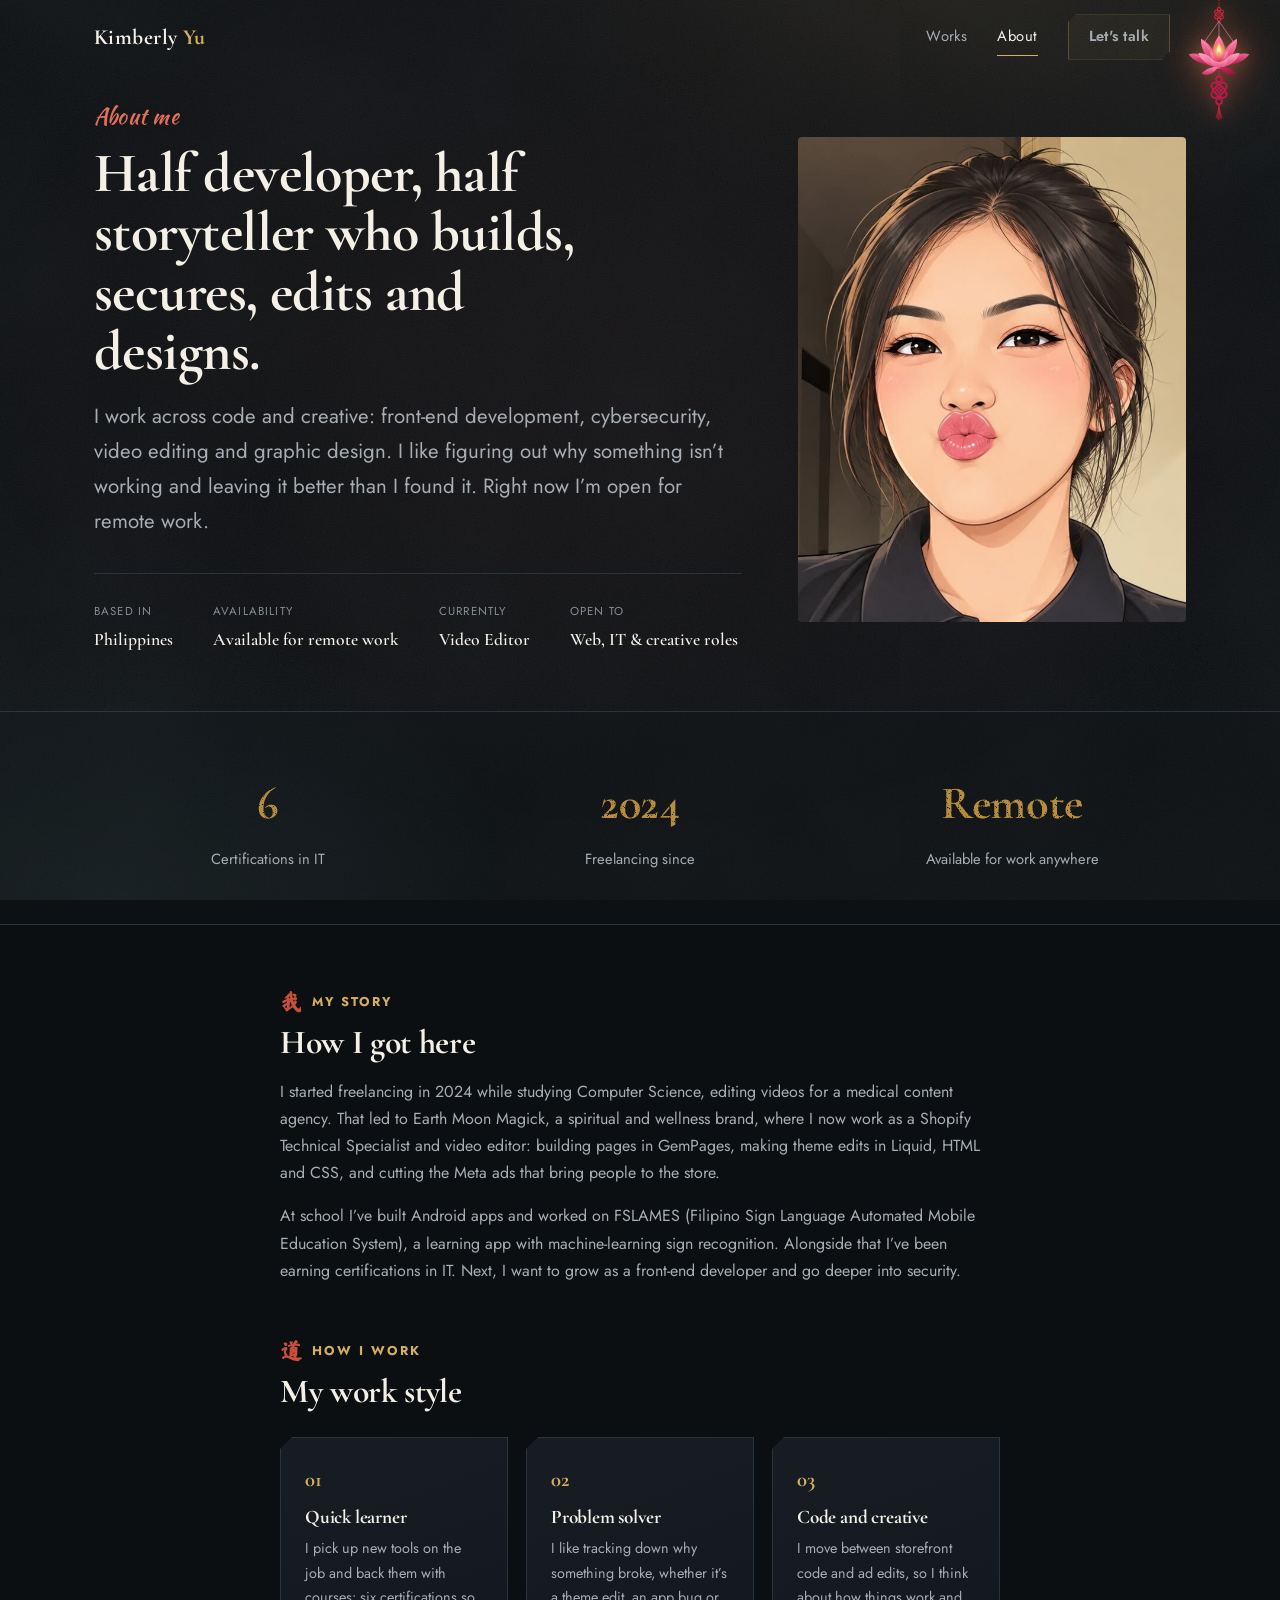
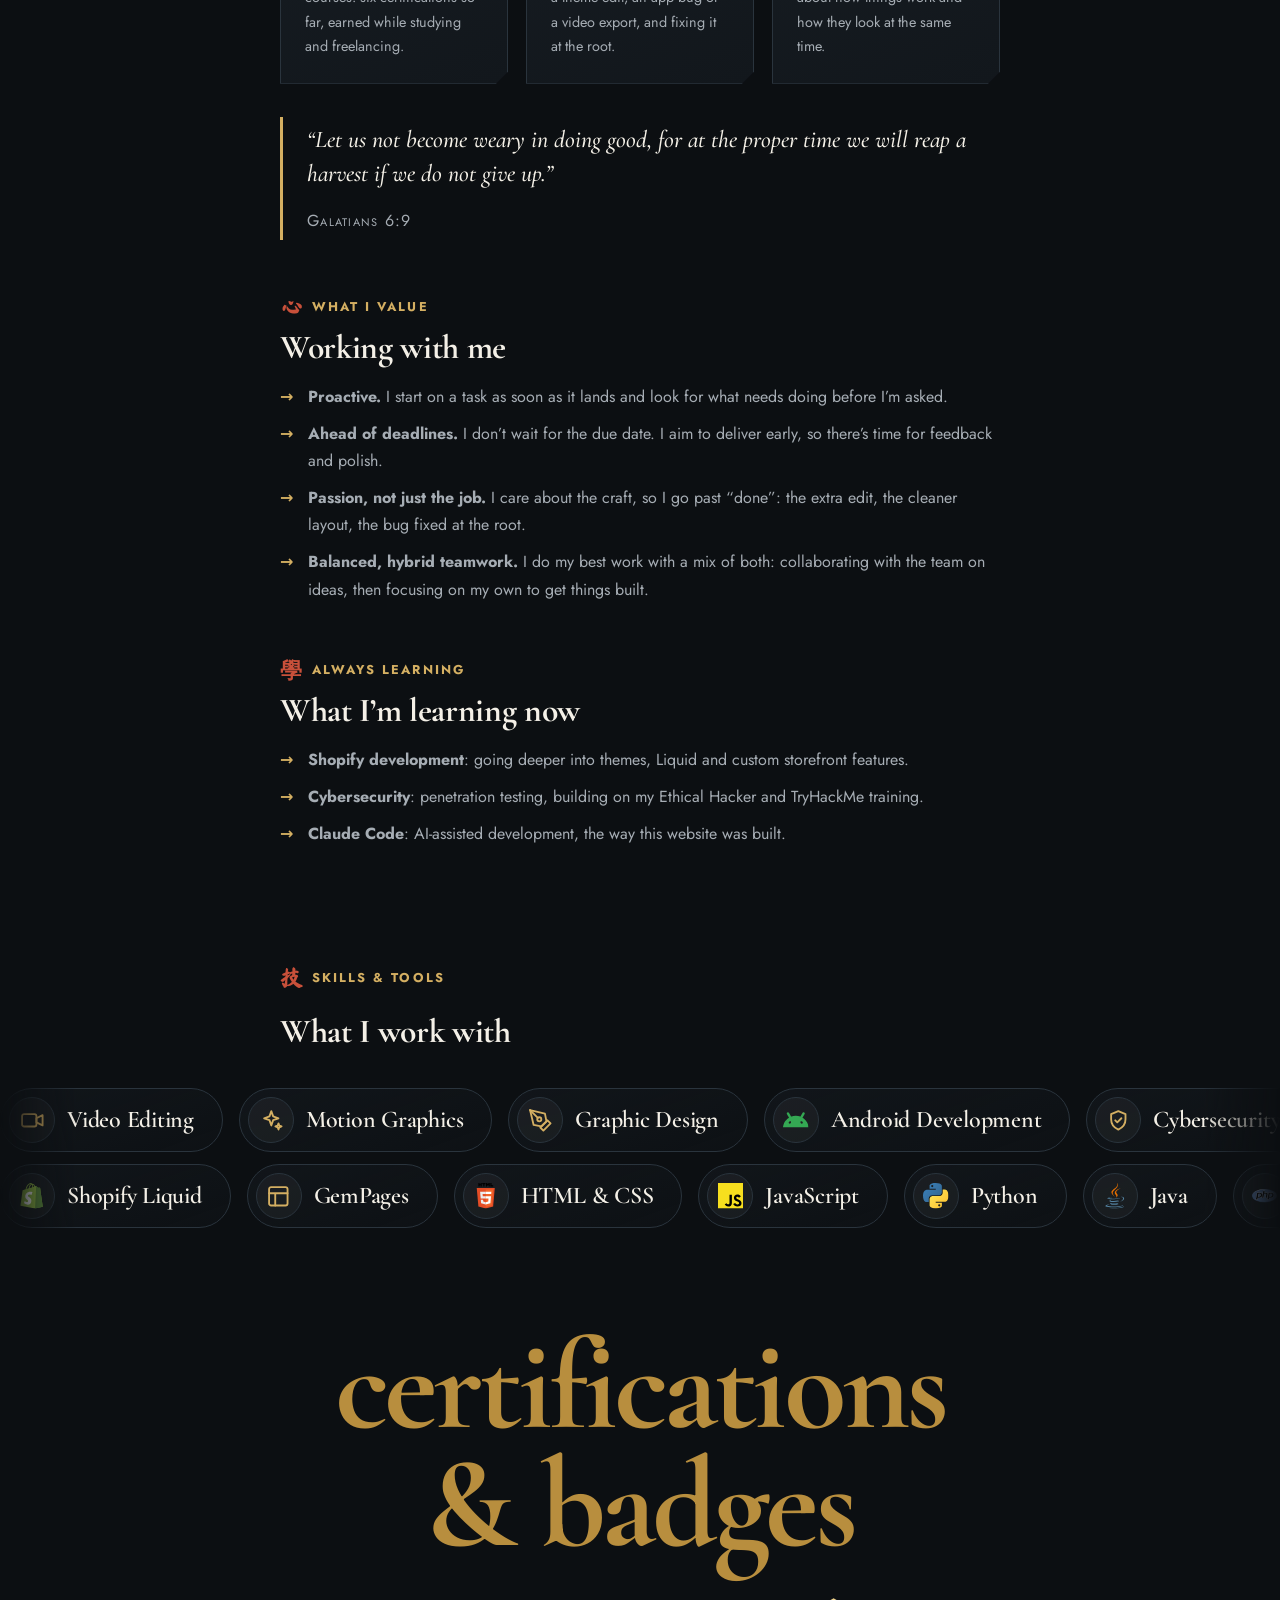
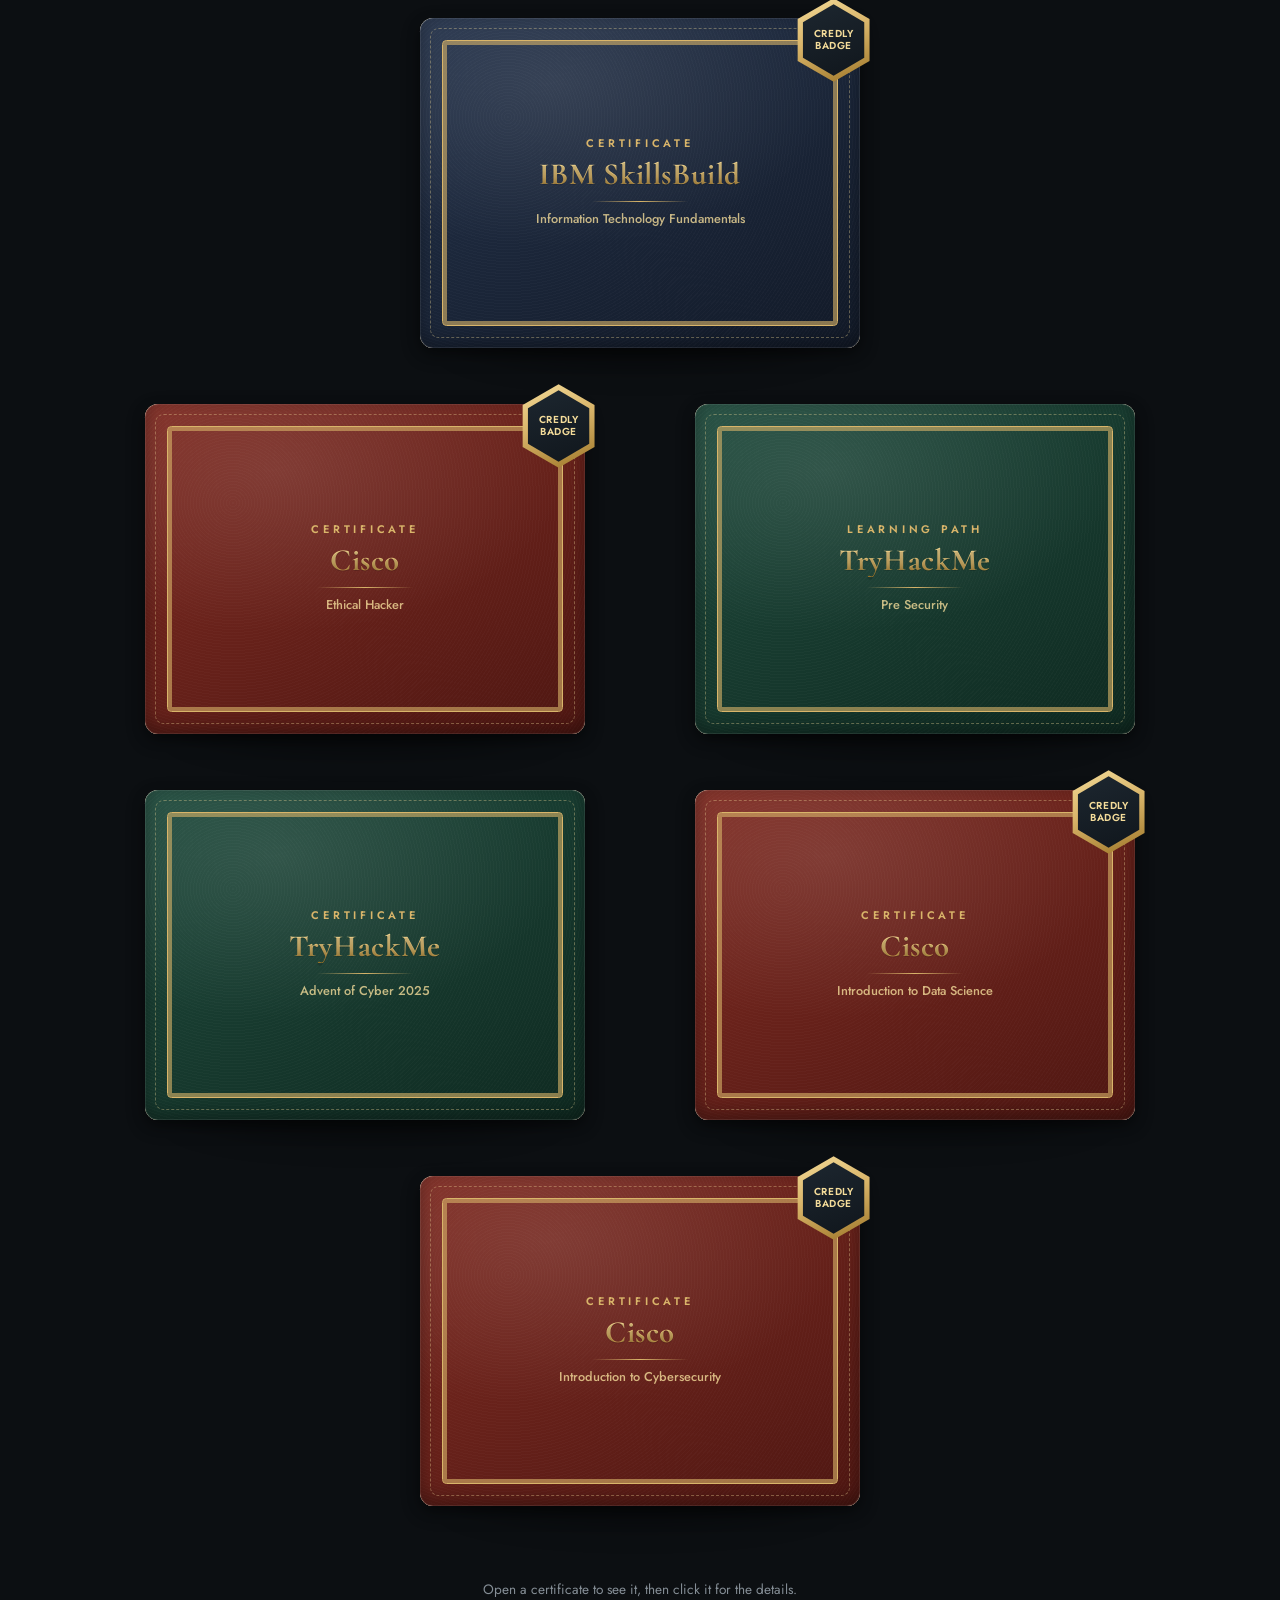
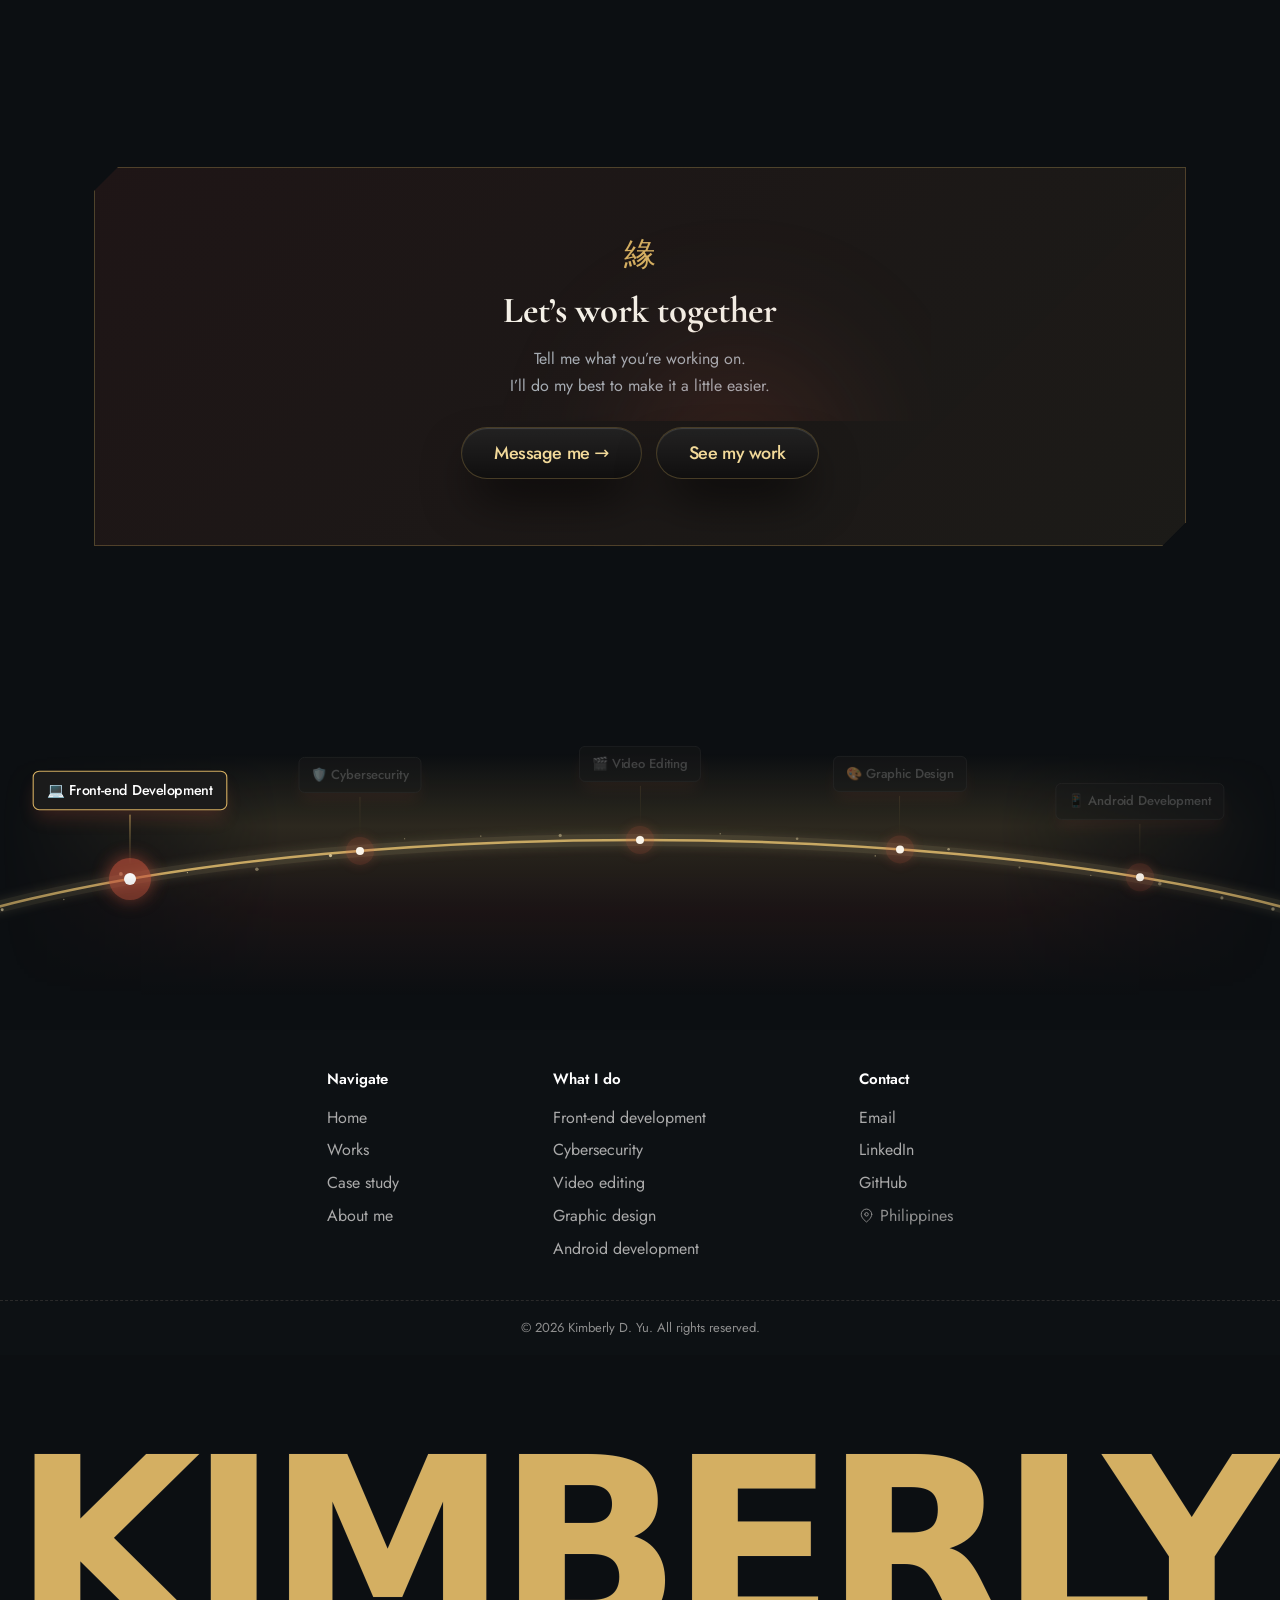
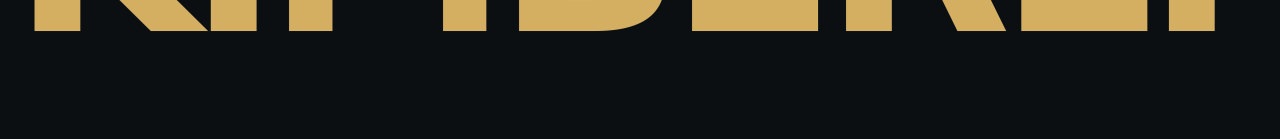
==== about.html @ 33887cc3 "Contact form: message field starts one line tall and grows with the text Co-Authored-By: Claude Opus" ====
<!DOCTYPE html>
<html lang="en">
<head>
  <meta charset="UTF-8" />
  <meta name="viewport" content="width=device-width, initial-scale=1.0" />
  <title>About | Kimberly Yu</title>
  <meta name="description" content="About Kimberly D. Yu: front-end development, cybersecurity, video editing and graphic design, from the Philippines, open for remote work." />
  <script>
    (function(){ try { var t = sessionStorage.getItem('theme'); if (t === 'light' || t === 'dark') document.documentElement.setAttribute('data-theme', t); } catch(e){} })();
  </script>
  <script>
    /* Scroll-reveal: hide targets up-front only when we can animate them (no flash, no-JS safe) */
    (function(){ try { if ('IntersectionObserver' in window && !matchMedia('(prefers-reduced-motion: reduce)').matches) document.documentElement.classList.add('js-reveal'); } catch(e){} })();
  </script>
  <link rel="icon" href="favicon.ico" sizes="any" />
  <link rel="icon" type="image/png" href="favicon-64.png" sizes="64x64" />
  <link rel="apple-touch-icon" href="apple-touch-icon.png" />
  <link rel="preconnect" href="https://fonts.googleapis.com" />
  <link rel="preconnect" href="https://fonts.gstatic.com" crossorigin />
  <!-- fonts load without holding up the first paint -->
  <link rel="preload" as="style" href="https://fonts.googleapis.com/css2?family=Cormorant+Garamond:ital,wght@0,500;0,600;0,700;1,500;1,600&family=Jost:wght@400;500;600;700&family=Ma+Shan+Zheng&family=Kaushan+Script&display=swap" onload="this.onload=null;this.rel='stylesheet'" />
  <noscript><link rel="stylesheet" href="https://fonts.googleapis.com/css2?family=Cormorant+Garamond:ital,wght@0,500;0,600;0,700;1,500;1,600&family=Jost:wght@400;500;600;700&family=Ma+Shan+Zheng&family=Kaushan+Script&display=swap" /></noscript>
  <link rel="stylesheet" href="site-footer.css?v=20261121o" />
  <link rel="stylesheet" href="site-motion.css?v=20261121o" />
  <link rel="stylesheet" href="site-buttons.css?v=20261121o" />
  <link rel="stylesheet" href="site-cursor.css?v=20261121o" />
  <link rel="stylesheet" href="site-showcase.css?v=20261121o" />
  <link rel="stylesheet" href="site-certs.css?v=20261121o" />
  <style>
    :root {
      --ink: #0c0f12; --ink-2: #12171c; --surface: #171d23; --surface-2: #1c242b;
      --border: #2a343d; --border-gold: rgba(212,175,98,0.28);
      --gold: #d4af62; --gold-bright: #f2d999; --cinnabar: #c8503a; --jade: #79c0a6; --cyan: #7fd7d0;
      --text: #f4f0e7; --text-dim: #a6adb4; --text-mute: #858e96;
      --btn-ink: #17110a;
      --header-bg: rgba(12,15,18,0.72); --panel-bg: rgba(18,23,28,0.6);
      --thumb-a: #1e262d; --thumb-b: #12171c;
      --glow-1: rgba(212,175,98,0.10); --glow-2: rgba(127,215,208,0.06); --glow-3: rgba(200,80,58,0.035);
      --lantern-glow: drop-shadow(0 0 20px rgba(232,70,55,0.5)) drop-shadow(0 0 9px rgba(255,180,90,0.34));
      --max: 1140px; --measure: 720px;
      --serif: "Cormorant Garamond", Georgia, "Times New Roman", serif;
      --brush: "Ma Shan Zheng", cursive;
      --sans: "Jost", system-ui, -apple-system, "Segoe UI", Roboto, Helvetica, Arial, sans-serif;
    }
    :root[data-theme="light"] {
      --ink: #f3ead6; --ink-2: #ece0c7; --surface: #fbf5e6; --surface-2: #f5ecd7;
      --border: #dccdae; --border-gold: rgba(156,118,32,0.40);
      --gold: #9c7620; --gold-bright: #b6892f; --cinnabar: #bf3d29; --jade: #3f7d68; --cyan: #2b8079;
      --text: #2b2418; --text-dim: #5e5648; --text-mute: #6b6252;
      --header-bg: rgba(243,234,214,0.80); --panel-bg: rgba(246,238,217,0.72);
      --thumb-a: #e7dbc2; --thumb-b: #f1e8d3;
      --glow-1: rgba(212,175,98,0.20); --glow-2: rgba(43,128,121,0.08); --glow-3: rgba(191,61,41,0.06);
      --lantern-glow: none;
    }

    * { box-sizing: border-box; margin: 0; padding: 0; }
    html { scroll-behavior: smooth; }
    body { font-family: var(--sans); background: var(--ink); color: var(--text); line-height: 1.7; -webkit-font-smoothing: antialiased; overflow-x: hidden; transition: background .4s ease, color .4s ease; }
    body::before { content: ""; position: fixed; inset: 0; z-index: 0; pointer-events: none; transition: background .4s ease; background: radial-gradient(900px 500px at 78% -8%, var(--glow-1), transparent 60%), radial-gradient(700px 500px at 8% 100%, var(--glow-2), transparent 60%), radial-gradient(1000px 700px at 50% 40%, var(--glow-3), transparent 70%); }
    a { color: inherit; text-decoration: none; }
    .wrap { width: 100%; max-width: var(--max); margin: 0 auto; padding: 0 24px; position: relative; z-index: 1; }
    .measure { max-width: var(--measure); margin-inline: auto; }

    .seal { display: inline-grid; place-items: center; width: 40px; height: 40px; flex: 0 0 40px; background: var(--cinnabar); color: #fff5ea; font-family: var(--brush); font-size: 1.5rem; line-height: 1; border-radius: 3px; box-shadow: 0 0 0 1px rgba(255,255,255,0.12) inset; transform: rotate(-2deg); }
    .nav-right { display: flex; align-items: center; gap: 22px; }
    .lantern { position: fixed; top: 0; right: 30px; z-index: 60; background: none; border: 0; padding: 0; cursor: pointer; width: 62px; height: 120px; }
    .lantern svg { width: 62px; height: 120px; display: block; transform-origin: 50% 0; animation: sway 6s ease-in-out infinite; filter: var(--lantern-glow); transition: filter .35s ease, opacity .35s ease; }
    .lantern:hover svg { animation-duration: 2.4s; }
    :root[data-theme="light"] .lantern svg { opacity: 0.85; }
    @keyframes sway { 0%,100% { transform: rotate(-4deg); } 50% { transform: rotate(4deg); } }
    @media (prefers-reduced-motion: reduce) { .lantern svg { animation: none; } }

    /* ---------- Bamboo ambiance ---------- */
    .decor { position: fixed; inset: 0; z-index: 55; pointer-events: none; overflow: hidden; }
    .bamboo { position: fixed; top: 0; bottom: 0; width: 172px; opacity: 0.66; }
    .bamboo-left { left: 0; }
    .bamboo-right { right: 0; transform: scaleX(-1); }
    .bamboo .canes { position: absolute; inset: 0; width: 100%; height: 100%; display: block; }
    .bamboo .tops { position: absolute; top: 44px; left: 0; width: 172px; height: auto; display: block; }
    .leaf { position: fixed; top: 0; left: var(--x, 50vw); width: calc(15px * var(--s, 1)); z-index: 0; opacity: 0; will-change: transform, opacity; animation: leafFall var(--d, 11s) linear var(--delay, 0s) infinite; }
    .leaf svg { width: 100%; height: auto; display: block; }
    .leaves-back { position: fixed; inset: 0; z-index: -1; pointer-events: none; overflow: hidden; } /* behind all page content */
    .leaves-back .leaf svg { filter: blur(0.3px); }
    @keyframes leafFall {
      0% { transform: translate(0, -12vh) rotate(0deg); opacity: 0.65; }
      50% { transform: translate(calc(var(--drift, 0px) * 0.6), 48vh) rotate(calc(var(--spin, 180deg) * 0.5)); opacity: 0.26; }
      75% { opacity: 0.08; }
      100% { transform: translate(var(--drift, 0px), 114vh) rotate(var(--spin, 360deg)); opacity: 0; }
    }
    @media (max-width: 1440px) { .bamboo { display: none; } }
    @media (prefers-reduced-motion: reduce) { .leaf { display: none; } }


    header { position: sticky; top: 0; z-index: 50; background: var(--header-bg); backdrop-filter: blur(14px); transition: background .4s ease, backdrop-filter .4s ease; }
    /* At the very top the header blends into the page; its background returns once you scroll (site-motion.js) */
    header.at-top { background: transparent; backdrop-filter: none; }
    /* keep clear of the lantern only when the screen is too narrow for the margin to do it */
    .nav { display: flex; align-items: center; justify-content: space-between; height: 74px; padding-right: max(0px, 110px - max(0px, (100vw - var(--max)) / 2)); }
    /* on wide screens, pull the links up to 40px further right, never closer than 110px to the screen edge (lantern) */
    .nav > .nav-right { margin-right: calc(-1 * min(40px, max(0px, (100vw - var(--max)) / 2 - 110px))); }
    .brand { display: flex; align-items: center; gap: 12px; }
    .brand .name { font-family: var(--serif); font-weight: 700; font-size: 1.35rem; letter-spacing: 0.02em; }
    .brand .name span { color: var(--gold); }
    .nav-links { display: flex; gap: 30px; align-items: center; }
    .nav-links a { color: var(--text-dim); font-size: 0.92rem; letter-spacing: 0.03em; transition: color .2s; position: relative; }
    .nav-links a:not(.nav-cta)::after { content: ""; position: absolute; left: 0; bottom: -6px; width: 0; height: 1px; background: var(--gold); transition: width .25s; }
    .nav-links a:not(.nav-cta):hover::after, .nav-links a.active:not(.nav-cta)::after { width: 100%; }
    .nav-links a:hover, .nav-links a.active { color: var(--text); }
    .nav-cta { color: var(--gold); border: 1px solid var(--border-gold); padding: 9px 20px; font-weight: 600; font-size: 0.88rem; letter-spacing: 0.04em; clip-path: polygon(8px 0, 100% 0, 100% calc(100% - 8px), calc(100% - 8px) 100%, 0 100%, 0 8px); transition: all .2s; background: rgba(212,175,98,0.05); }
    .nav-cta:hover { background: var(--gold); color: var(--btn-ink); }
    .nav-toggle { display: none; background: none; border: 0; color: var(--gold); font-size: 1.5rem; cursor: pointer; }

    .btn { display: inline-flex; align-items: center; gap: 9px; padding: 12px 24px; font-weight: 600; font-size: 0.95rem; letter-spacing: 0.03em; transition: all .2s; clip-path: polygon(10px 0, 100% 0, 100% calc(100% - 10px), calc(100% - 10px) 100%, 0 100%, 0 10px); }
    .btn-primary { background: linear-gradient(120deg, var(--gold), var(--gold-bright)); color: var(--btn-ink); }
    .btn-primary:hover { transform: translateY(-2px); box-shadow: 0 14px 34px rgba(212,175,98,0.32); }
    .btn-ghost { border: 1px solid var(--border-gold); color: var(--gold); background: rgba(212,175,98,0.04); }
    .btn-ghost:hover { border-color: var(--gold); background: rgba(212,175,98,0.1); transform: translateY(-2px); }
    .grad { background: linear-gradient(100deg, var(--gold-bright), var(--gold) 40%, var(--cinnabar)); -webkit-background-clip: text; background-clip: text; color: transparent; }

    .crumb { padding: 26px 0 0; font-size: 0.88rem; color: var(--text-dim); }
    .crumb a:hover { color: var(--gold); }
    .crumb .sep { margin: 0 8px; opacity: 0.5; }

    .case-hero { padding: 30px 0 46px; position: relative; overflow: hidden; }
    .case-hero .wrap { position: relative; z-index: 2; }
    .case-tags { display: flex; flex-wrap: wrap; gap: 8px; margin-bottom: 18px; }
    .case-tags span { font-size: 0.7rem; text-transform: uppercase; letter-spacing: 0.08em; color: var(--cyan); border: 1px solid var(--cyan); padding: 4px 11px; opacity: 0.9; }
    .case-hero h1 { font-family: var(--serif); font-weight: 700; font-size: clamp(2rem, 5.4vw, 3.5rem); line-height: 1.06; letter-spacing: -0.01em; max-width: 20ch; }
    .case-hero .lede { margin-top: 18px; font-size: clamp(1.05rem, 2vw, 1.28rem); color: var(--text-dim); max-width: 58ch; }
    .case-meta { display: flex; flex-wrap: wrap; gap: 40px; margin-top: 34px; padding-top: 28px; border-top: 1px solid var(--border); }
    .case-meta .m .k { font-size: 0.72rem; text-transform: uppercase; letter-spacing: 0.1em; color: var(--text-mute); }
    .case-meta .m .v { font-weight: 600; margin-top: 4px; font-size: 0.98rem; font-family: var(--serif); font-size: 1.1rem; }
    .case-media { aspect-ratio: 16/8; margin-top: 36px; border: 1px solid var(--border-gold); display: grid; place-items: center; color: var(--text); letter-spacing: 0.03em; font-size: 0.9rem; background: linear-gradient(135deg, rgba(200,80,58,0.22), rgba(212,175,98,0.16)); clip-path: polygon(24px 0, 100% 0, 100% calc(100% - 24px), calc(100% - 24px) 100%, 0 100%, 0 24px); }

    .results { background: var(--panel-bg); border-top: 1px solid var(--border); border-bottom: 1px solid var(--border); margin-top: 10px; transition: background .4s ease; }
    .results-grid { display: grid; grid-template-columns: repeat(3, 1fr); gap: 24px; padding: 52px 0; }
    .result { text-align: center; }
    .result .n { font-family: var(--serif); font-size: clamp(2rem, 5vw, 2.9rem); font-weight: 700; letter-spacing: -0.01em; }
    .result .l { color: var(--text-dim); font-size: 0.92rem; margin-top: 4px; }

    article { padding: 66px 0 24px; }
    article h2 { font-family: var(--serif); font-size: clamp(1.6rem, 3.4vw, 2.1rem); letter-spacing: -0.01em; font-weight: 700; margin: 50px 0 14px; }
    article h2:first-of-type { margin-top: 0; }
    article h3 { font-family: var(--serif); font-size: 1.4rem; letter-spacing: -0.01em; margin: 30px 0 8px; font-weight: 700; }
    article p { color: var(--text-dim); margin-bottom: 16px; }
    article ul { margin: 0 0 18px 0; padding-left: 0; list-style: none; }
    article ul li { color: var(--text-dim); padding-left: 28px; position: relative; margin-bottom: 10px; }
    article ul li::before { content: "→"; position: absolute; left: 0; color: var(--gold); font-weight: 700; }
    .kicker { color: var(--gold); font-weight: 700; font-size: 0.8rem; text-transform: uppercase; letter-spacing: 0.16em; display: flex; align-items: center; gap: 10px; }
    .kicker .zh { font-family: var(--brush); color: var(--cinnabar); font-size: 1.4rem; letter-spacing: 0; }

    .quote { border-left: 3px solid var(--gold); padding: 6px 0 6px 24px; margin: 34px 0; }
    .quote p { font-family: var(--serif); font-size: 1.5rem; line-height: 1.4; color: var(--text); font-weight: 500; }
    .quote .cite { color: var(--text-dim); font-size: 0.92rem; margin-top: 10px; font-variant: small-caps; letter-spacing: 0.08em; font-size: 1rem; }

    .deliv { display: grid; grid-template-columns: repeat(3, 1fr); gap: 18px; margin: 24px 0 8px; }
    .deliv .col { position: relative; background: linear-gradient(160deg, var(--surface), var(--ink-2)); border: 1px solid var(--border); padding: 24px; clip-path: polygon(12px 0, 100% 0, 100% calc(100% - 12px), calc(100% - 12px) 100%, 0 100%, 0 12px); }
    .deliv .col .ico { font-size: 1.5rem; margin-bottom: 10px; }
    .deliv .col h3, .deliv .col h4 { font-family: var(--serif); font-size: 1.2rem; margin: 0 0 6px; line-height: 1.3; }
    .deliv .col p { font-size: 0.9rem; color: var(--text-dim); margin: 0; }

    .gallery { display: grid; grid-template-columns: repeat(2, 1fr); gap: 16px; margin: 24px 0; }
    .gallery .g { aspect-ratio: 4/3; border: 1px solid var(--border); display: grid; place-items: center; color: var(--text-mute); font-size: 0.82rem; background: linear-gradient(135deg, var(--thumb-a), var(--thumb-b)); }
    .gallery .g.wide { grid-column: 1 / -1; aspect-ratio: 16/7; }

    .video-embed { aspect-ratio: 16/9; border: 1px solid var(--border); display: grid; place-items: center; background: linear-gradient(135deg, var(--thumb-a), var(--thumb-b)); margin: 24px 0; }
    .video-embed .play { width: 66px; height: 66px; border-radius: 999px; background: linear-gradient(120deg, var(--gold), var(--gold-bright)); display: grid; place-items: center; color: var(--btn-ink); font-size: 1.4rem; }

    .divider { display: flex; align-items: center; justify-content: center; gap: 18px; padding: 24px 0; }
    .divider .l { height: 1px; width: 90px; background: linear-gradient(90deg, transparent, var(--border-gold)); }
    .divider .l.r { background: linear-gradient(90deg, var(--border-gold), transparent); }
    .divider .mark { color: var(--gold); font-size: 0.8rem; letter-spacing: 0.3em; }

    .case-cta { border: 1px solid var(--border-gold); background: linear-gradient(135deg, rgba(200,80,58,0.10), rgba(212,175,98,0.08)); padding: 58px 44px; text-align: center; margin: 58px 0 0; clip-path: polygon(24px 0, 100% 0, 100% calc(100% - 24px), calc(100% - 24px) 100%, 0 100%, 0 24px); }
    .case-cta .zh { font-family: var(--brush); color: var(--gold); font-size: 2rem; display: block; margin-bottom: 10px; }
    .case-cta h2 { font-family: var(--serif); font-size: clamp(1.6rem, 4vw, 2.3rem); line-height: 1.2; letter-spacing: -0.01em; font-weight: 700; margin: 0 auto; }
    .case-cta p { color: var(--text-dim); margin: 12px auto 0; max-width: 46ch; }
    .case-cta p.cta-lines { max-width: none; }
    .cta-lines span { display: block; }
    .cta-actions { display: flex; gap: 14px; justify-content: center; flex-wrap: wrap; margin-top: 28px; }

    .pager { display: flex; justify-content: space-between; gap: 16px; margin-top: 40px; flex-wrap: wrap; }
    .pager a { color: var(--text-dim); font-size: 0.94rem; }
    .pager a:hover { color: var(--gold); }

    /* ---------- About page ---------- */
    /* Placeholder copy: dimmed + italic so it's obvious what still needs writing */
    .ph { color: var(--text-mute) !important; font-style: italic; }
    .about-grid { display: grid; grid-template-columns: 1.25fr 0.75fr; gap: 56px; align-items: center; }
    .about-photo { aspect-ratio: 4/5; border: 1px dashed var(--border-gold); display: grid; place-items: center; text-align: center; padding: 24px; color: var(--text-mute); font-size: 0.9rem; font-style: italic; background: linear-gradient(135deg, var(--thumb-a), var(--thumb-b)); }
    .deliv .col .num { font-family: var(--serif); color: var(--gold); font-size: 1.3rem; font-weight: 700; margin-bottom: 8px; }
    /* Keep each section label right above its heading, with the gap before the label instead */
    article .kicker { margin-top: 56px; }
    article .kicker:first-child { margin-top: 0; }
    article .kicker + h2 { margin-top: 10px; }

    @media (max-width: 860px) {
      .about-grid { grid-template-columns: 1fr; gap: 32px; }
      .about-photo { max-width: 320px; width: 100%; order: -1; justify-self: center; } /* photo first, centred, when stacked */
      .results-grid { grid-template-columns: 1fr; gap: 28px; }
      .deliv { grid-template-columns: 1fr; }
      .gallery { grid-template-columns: 1fr; }
      .gallery .g.wide { aspect-ratio: 4/3; }
      .nav-links { display: none; }
      .nav-toggle { display: block; }
      .nav-links.open { display: flex; position: absolute; top: 74px; left: 0; right: 0; flex-direction: column; gap: 0; background: var(--ink-2); border-bottom: 1px solid var(--border-gold); padding: 8px 24px 22px; }
      .nav-links.open a { padding: 13px 0; width: 100%; text-align: center; }
      .nav-links.open .nav-cta { text-align: center; margin-top: 10px; }
      .nav { padding-right: 66px; }
      .lantern { width: 46px; height: 89px; right: 12px; }
      .lantern svg { width: 46px; height: 89px; }
    }
    /* Skills & tools band: full-width rows of pills sliding in opposite directions */
    .sk { padding: 70px 0 10px; }
    .sk h2 { font-family: var(--serif); font-size: clamp(1.6rem, 3.4vw, 2.1rem); letter-spacing: -0.01em; font-weight: 700; margin: 6px 0 0; }
    .tm-sprite { position: absolute; width: 0; height: 0; overflow: hidden; }
    .tm-rows { display: flex; flex-direction: column; gap: 12px; margin-top: 28px;
      -webkit-mask-image: linear-gradient(90deg, transparent, #000 6%, #000 94%, transparent); mask-image: linear-gradient(90deg, transparent, #000 6%, #000 94%, transparent); }
    .tm-row { position: relative; display: flex; overflow: hidden; }
    .tm-track { display: flex; white-space: nowrap; min-width: 100%; will-change: transform; }
    .tm-track.left { animation: tm-marquee-left 40s linear infinite; }
    .tm-track.right { animation: tm-marquee-right 34s linear infinite; }
    .tm-chip { display: inline-flex; align-items: center; gap: 12px; flex: 0 0 auto; height: 64px; margin-right: 16px; padding: 8px 28px 8px 8px; box-sizing: border-box;
      border: 1px solid var(--border); border-radius: 999px; background: var(--surface); }
    .tm-chip .pic { width: 46px; height: 46px; flex: 0 0 auto; border-radius: 50%; display: grid; place-items: center; background: var(--surface-2); border: 1px solid var(--border); }
    .tm-chip .pic svg { width: 56%; height: 56%; fill: currentColor; color: var(--gold); }
    .tm-chip .pic svg.is-logo { width: 58%; height: 58%; fill: #000; } /* full-colour brand logos keep their own colours */
    .tm-chip .lbl { font-family: var(--serif); font-size: 1.5rem; font-weight: 600; letter-spacing: -0.01em; color: var(--text); }
    @media (max-width: 640px) { .tm-chip { height: 54px; padding-right: 20px; } .tm-chip .pic { width: 38px; height: 38px; } .tm-chip .lbl { font-size: 1.2rem; } }
    @keyframes tm-marquee-left { 0% { transform: translateX(0); } 100% { transform: translateX(-25%); } }
    @keyframes tm-marquee-right { 0% { transform: translateX(-25%); } 100% { transform: translateX(0); } }
    @media (prefers-reduced-motion: reduce) { .tm-track.left, .tm-track.right { animation: none; } }
    .about-photo.has-img { padding: 0; border: 0; overflow: hidden; border-radius: 4px; }
    .about-photo.has-img img { width: 100%; height: 100%; object-fit: cover; display: block; }
    /* Outside work: small illustrated strip at the bottom of each card */
    .hb .col { display: flex; flex-direction: column; }
    .hb-art { margin-top: auto; padding-top: 18px; display: flex; flex-wrap: wrap; gap: 8px; }
    .hb-game { display: flex; align-items: center; gap: 10px; width: 100%; padding: 8px 12px; border-radius: 10px; box-sizing: border-box;
      background: linear-gradient(120deg, var(--g2), color-mix(in srgb, var(--g2) 60%, #000)); border: 1px solid color-mix(in srgb, var(--g1) 45%, transparent); }
    .hb-game .g-mark { width: 28px; height: 28px; flex: none; display: grid; place-items: center; border-radius: 50%; color: var(--g2);
      background: radial-gradient(circle at 35% 30%, #fff, var(--g1)); font-size: 0.95rem; font-weight: 700; }
    .hb-game .g-name { font-family: var(--serif); font-size: 1.02rem; font-weight: 600; color: #f4efe4; letter-spacing: 0.01em; }
    .hb-lang { display: inline-flex; align-items: center; gap: 8px; padding: 6px 12px 6px 6px; border-radius: 999px; border: 1px solid var(--border); background: var(--surface-2); font-size: 0.86rem; color: var(--text); }
    .hb-lang .flag { width: 30px; height: 20px; flex: none; border-radius: 3px; overflow: hidden; box-shadow: 0 0 0 1px rgba(0,0,0,0.25); }
    .hb-lang .flag svg { display: block; width: 100%; height: 100%; }
    .hb-shelf { align-items: flex-end; justify-content: space-between; flex-wrap: nowrap; gap: 14px; }
    .hb-books { display: flex; align-items: flex-end; gap: 4px; }
    .hb-book { width: 26px; height: 92px; border-radius: 3px 3px 2px 2px; background: linear-gradient(90deg, rgba(0,0,0,0.25), transparent 30%, rgba(255,255,255,0.08) 60%, rgba(0,0,0,0.2)), var(--b);
      box-shadow: inset 0 6px 0 rgba(217,181,106,0.5), inset 0 -6px 0 rgba(217,181,106,0.5); display: grid; place-items: center; overflow: hidden; }
    .hb-book:nth-child(2) { height: 104px; } .hb-book:nth-child(3) { height: 84px; transform: rotate(6deg); transform-origin: bottom left; }
    .hb-book span { writing-mode: vertical-rl; transform: rotate(180deg); font-size: 0.6rem; color: rgba(244,220,154,0.85); white-space: nowrap; }
    .hb-discs { display: flex; }
    .hb-disc { position: relative; width: 74px; height: 74px; flex: none; }
    .hb-disc + .hb-disc { margin-left: -26px; margin-top: 18px; }
    .hb-disc .vinyl { position: absolute; inset: 0; border-radius: 50%; z-index: 0;
      background: radial-gradient(circle, var(--gold) 0 11%, #111 12% 14%, transparent 15%), repeating-radial-gradient(circle, #151515 0 2px, #222 2px 3px); transition: transform .6s ease; }
    .hb-disc .cover { position: absolute; z-index: 1; left: -10px; top: 6px; width: 62px; height: 62px; border-radius: 4px; display: grid; place-items: center; text-align: center; overflow: hidden;
      font-size: 0.55rem; line-height: 1.2; padding: 4px; box-sizing: border-box; color: var(--text-mute); background: var(--surface-2); border: 1px dashed var(--border-gold); }
    .hb-disc .cover img { position: absolute; inset: 0; width: 100%; height: 100%; object-fit: cover; }
    .hb-disc .cover:has(img) { border: 0; }
    .hb .col:hover .hb-disc .vinyl { transform: translateX(16px) rotate(200deg); }
    @media (prefers-reduced-motion: reduce) { .hb .col:hover .hb-disc .vinyl { transform: translateX(16px); } }
    /* Phones: tighter gaps between sections */
    @media (max-width: 720px) {
      .case-hero { padding-bottom: 32px; }
      .results-grid { padding: 32px 0; gap: 22px; }
      article .kicker { margin-top: 36px; }
      article h2 { margin-top: 34px; }
      .deliv { margin: 18px 0 4px; }
      .quote { margin: 24px 0; }
      .sk { padding-top: 44px; }
      .cb { padding-top: 6vh; padding-bottom: 7vh; }
      .cb .cb-grid { gap: 30px; margin-top: 3vh; }
      .cb .cb-hint { margin-top: 4vh; }
      .case-cta { margin-top: 36px; padding: 40px 24px; }
      .pager { margin-top: 28px; }
      footer.vf { margin-top: 40px; }
    }
  </style>
</head>
<body>
  <a class="skip-link" href="#main">Skip to content</a>

  <!-- Lantern light/dark switch — hangs from the top-right corner -->
  <button class="lantern" id="lantern" aria-label="Switch to light mode" title="Toggle light / dark">
    <svg viewBox="0 0 96 186" aria-hidden="true">
      <defs>
        <linearGradient id="ltBack" x1="0" y1="0" x2="0" y2="1"><stop offset="0" stop-color="#f06292"/><stop offset="1" stop-color="#b0174a"/></linearGradient>
        <linearGradient id="ltMid" x1="0" y1="0" x2="0" y2="1"><stop offset="0" stop-color="#ff86ab"/><stop offset="1" stop-color="#d42a62"/></linearGradient>
        <linearGradient id="ltFront" x1="0" y1="0" x2="0" y2="1"><stop offset="0" stop-color="#ffa6c1"/><stop offset="1" stop-color="#e2467a"/></linearGradient>
        <linearGradient id="ltDeep" x1="0" y1="0" x2="1" y2="1"><stop offset="0" stop-color="#d0285d"/><stop offset="1" stop-color="#8e0f3a"/></linearGradient>
        <radialGradient id="ltGlow" cx="0.5" cy="0.5" r="0.5"><stop offset="0" stop-color="#fff3c4" stop-opacity="0.95"/><stop offset="0.45" stop-color="#ffc861" stop-opacity="0.55"/><stop offset="1" stop-color="#ff9a3c" stop-opacity="0"/></radialGradient>
        <radialGradient id="ltFlame" cx="0.5" cy="0.7" r="0.6"><stop offset="0" stop-color="#ffffff"/><stop offset="0.45" stop-color="#fff2a8"/><stop offset="1" stop-color="#ffb03a"/></radialGradient>
      </defs>
      <!-- cord + small knot -->
      <line x1="48" y1="0" x2="48" y2="12" stroke="#d3243a" stroke-width="1.4" stroke-dasharray="2 1.4"/>
      <g fill="none" stroke="#d3243a" stroke-width="1.7">
        <circle cx="48" cy="14.4" r="2.6"/>
        <g transform="translate(48 22.4) rotate(45)">
          <rect x="-4" y="-4" width="8" height="8"/>
          <path d="M-4 -1.3 H4 M-4 1.3 H4 M-1.3 -4 V4 M1.3 -4 V4" stroke-width="1"/>
          <path d="M4 -3 A3.2 3.2 0 1 1 4 3 M-4 -3 A3.2 3.2 0 1 0 -4 3 M-3 -4 A3.2 3.2 0 1 1 3 -4 M-3 4 A3.2 3.2 0 1 0 3 4"/>
        </g>
        <circle cx="48" cy="30.4" r="2.6"/>
      </g>
      <!-- hanging strings -->
      <path d="M48 33 L22 70 M48 33 L48 60 M48 33 L74 70" stroke="#f7a8c2" stroke-width="0.8" fill="none"/>
      <!-- lotus: back petals -->
      <path d="M48 101 C30 103 9 97 1 84 C14 80 35 87 48 101 Z" fill="url(#ltBack)"/>
      <path d="M48 101 C66 103 87 97 95 84 C82 80 61 87 48 101 Z" fill="url(#ltBack)"/>
      <path d="M46 99 C31 94 19 78 20 60 C33 66 43 81 46 99 Z" fill="url(#ltMid)"/>
      <path d="M50 99 C65 94 77 78 76 60 C63 66 53 81 50 99 Z" fill="url(#ltMid)"/>
      <!-- centre petal holding the flame -->
      <path d="M48 99 C37 90 35 71 48 55 C61 71 59 90 48 99 Z" fill="url(#ltMid)"/>
      <circle cx="48" cy="80" r="15" fill="url(#ltGlow)"/>
      <path d="M48 66 C52.5 72 53.5 79 48 84 C42.5 79 43.5 72 48 66 Z" fill="url(#ltFlame)"/>
      <path d="M48 80 V84" stroke="#5a2a10" stroke-width="0.6" stroke-linecap="round"/>
      <!-- side petals curving in -->
      <path d="M47 104 C34 104 20 95 16 82 C29 82 42 91 47 104 Z" fill="url(#ltFront)"/>
      <path d="M49 104 C62 104 76 95 80 82 C67 82 54 91 49 104 Z" fill="url(#ltFront)"/>
      <path d="M45 103 C38 99 33 89 35 79 C42 84 46 93 45 103 Z" fill="url(#ltMid)"/>
      <path d="M51 103 C58 99 63 89 61 79 C54 84 50 93 51 103 Z" fill="url(#ltMid)"/>
      <!-- front cup petal -->
      <path d="M48 107 C40 106 34 99 35 90 C41 95 45 96 48 96 C51 96 55 95 61 90 C62 99 56 106 48 107 Z" fill="url(#ltFront)"/>
      <!-- drooping lower petals -->
      <path d="M47 104 C40 115 29 119 21 114 C28 106 38 103 47 104 Z" fill="url(#ltMid)"/>
      <path d="M49 104 C56 115 67 119 75 114 C68 106 58 103 49 104 Z" fill="url(#ltDeep)"/>
      <!-- soft highlights -->
      <path d="M25 66 C30 72 36 80 40 90 M71 66 C66 72 60 80 56 90 M12 86 C20 88 28 92 34 96" stroke="#fff" stroke-opacity="0.28" stroke-width="1.1" fill="none" stroke-linecap="round"/>
      <!-- beads + big knot -->
      <circle cx="48" cy="111" r="1.6" fill="#c2184b"/>
      <circle cx="48" cy="115" r="1.6" fill="#c2184b"/>
      <g fill="none" stroke="#c2184b" stroke-width="2.6">
        <circle cx="48" cy="123" r="4.6"/>
        <g transform="translate(48 140) rotate(45)">
          <rect x="-7" y="-7" width="14" height="14"/>
          <path d="M-7 -2.3 H7 M-7 2.3 H7 M-2.3 -7 V7 M2.3 -7 V7" stroke-width="1.7"/>
          <path d="M7 -5 A5.4 5.4 0 1 1 7 5 M-7 -5 A5.4 5.4 0 1 0 -7 5 M-5 -7 A5.4 5.4 0 1 1 5 -7 M-5 7 A5.4 5.4 0 1 0 5 7"/>
        </g>
        <circle cx="48" cy="157" r="4.6"/>
      </g>
      <!-- tassel -->
      <circle cx="48" cy="164" r="1.6" fill="#c2184b"/>
      <path d="M48 166 L47 186 M48 166 L49.5 185 M48 166 L45 184 M48 166 L51 184 M48 166 L43.5 182 M48 166 L52.5 182" stroke="#d3243a" stroke-width="0.9" stroke-linecap="round"/>
    </svg>
  </button>

  <!-- Bamboo ambiance -->
  <div class="decor" aria-hidden="true">
    <div class="leaves" id="leaves"></div>
  </div>

  <!-- ===== Header ===== -->
  <header>
    <div class="wrap nav">
      <a href="index.html" class="brand" aria-label="Kimberly Yu, home">
        <span class="name">Kimberly <span>Yu</span></span>
      </a>
      <div class="nav-right">
        <nav class="nav-links" id="navLinks">
          <a href="index.html#projects">Works</a>
          <a href="index.html#about" class="active" aria-current="page">About</a>
          <a href="index.html#contact" class="nav-cta">Let's talk</a>
        </nav>
        <button class="nav-toggle" id="navToggle" aria-label="Toggle menu">☰</button>
      </div>
    </div>
  </header>

  <!-- ===== About hero =====
       Everything in class="ph" is placeholder copy: replace the text and remove the class. -->
  <section id="main" tabindex="-1" class="case-hero">
    <div class="wrap about-grid">
      <div data-reveal-group>
        <div class="case-tags is-brush"><span>About me</span></div>
        <h1>Half developer, half storyteller who builds, secures, edits and designs.</h1>
        <p class="lede">I work across code and creative: front-end development, cybersecurity, video editing and graphic design. I like figuring out why something isn’t working and leaving it better than I found it. Right now I’m open for remote work.</p>
        <div class="case-meta">
          <div class="m"><div class="k">Based in</div><div class="v">Philippines</div></div>
          <div class="m"><div class="k">Availability</div><div class="v">Available for remote work</div></div>
          <div class="m"><div class="k">Currently</div><div class="v">Video Editor</div></div>
          <div class="m"><div class="k">Open to</div><div class="v">Web, IT &amp; creative roles</div></div>
        </div>
      </div>
      <div class="about-photo has-img" data-reveal><img src="media/portrait.jpg" alt="Illustrated portrait of Kimberly"></div>
    </div>
  </section>

  <!-- ===== Quick facts band ===== -->
  <div class="results">
    <div class="wrap">
      <div class="results-grid" data-reveal-group>
        <div class="result"><div class="n grad">6</div><div class="l">Certifications in IT</div></div>
        <div class="result"><div class="n grad">2024</div><div class="l">Freelancing since</div></div>
        <div class="result"><div class="n grad">Remote</div><div class="l">Available for work anywhere</div></div>
      </div>
    </div>
  </div>

  <!-- ===== Article ===== -->
  <div class="wrap">
    <article class="measure" data-reveal-group>
      <span class="kicker"><span class="zh">我</span> My story</span>
      <h2>How I got here</h2>
      <p>I started freelancing in 2024 while studying Computer Science, editing videos for a medical content agency. That led to Earth Moon Magick, a spiritual and wellness brand, where I now work as a Shopify Technical Specialist and video editor: building pages in GemPages, making theme edits in Liquid, HTML and CSS, and cutting the Meta ads that bring people to the store.</p>
      <p>At school I’ve built Android apps and worked on FSLAMES (Filipino Sign Language Automated Mobile Education System), a learning app with machine-learning sign recognition. Alongside that I’ve been earning certifications in IT. Next, I want to grow as a front-end developer and go deeper into security.</p>

      <span class="kicker"><span class="zh">道</span> How I work</span>
      <h2>My work style</h2>
      <div class="deliv" data-reveal-group>
        <div class="col"><div class="num">01</div><h3>Quick learner</h3><p>I pick up new tools on the job and back them with courses: six certifications so far, earned while studying and freelancing.</p></div>
        <div class="col"><div class="num">02</div><h3>Problem solver</h3><p>I like tracking down why something broke, whether it’s a theme edit, an app bug or a video export, and fixing it at the root.</p></div>
        <div class="col"><div class="num">03</div><h3>Code and creative</h3><p>I move between storefront code and ad edits, so I think about how things work and how they look at the same time.</p></div>
      </div>

      <div class="quote">
        <p><em>“Let us not become weary in doing good, for at the proper time we will reap a harvest if we do not give up.”</em></p>
        <div class="cite">Galatians 6:9</div>
      </div>

      <span class="kicker"><span class="zh">心</span> What I value</span>
      <h2>Working with me</h2>
      <ul data-reveal-group>
        <li><strong>Proactive.</strong> I start on a task as soon as it lands and look for what needs doing before I’m asked.</li>
        <li><strong>Ahead of deadlines.</strong> I don’t wait for the due date. I aim to deliver early, so there’s time for feedback and polish.</li>
        <li><strong>Passion, not just the job.</strong> I care about the craft, so I go past “done”: the extra edit, the cleaner layout, the bug fixed at the root.</li>
        <li><strong>Balanced, hybrid teamwork.</strong> I do my best work with a mix of both: collaborating with the team on ideas, then focusing on my own to get things built.</li>
      </ul>

      <span class="kicker"><span class="zh">學</span> Always learning</span>
      <h2>What I’m learning now</h2>
      <ul data-reveal-group>
        <li><strong>Shopify development</strong>: going deeper into themes, Liquid and custom storefront features.</li>
        <li><strong>Cybersecurity</strong>: penetration testing, building on my Ethical Hacker and TryHackMe training.</li>
        <li><strong>Claude Code</strong>: AI-assisted development, the way this website was built.</li>
      </ul>

      <!-- Outside work: hidden for now (remove "hidden" to show it again) -->
      <div class="outside-work" hidden>
      <div class="divider"><span class="l"></span><span class="mark" aria-hidden="true"><svg viewBox="0 0 24 18" fill="none" stroke="currentColor" stroke-width="1.1" stroke-linecap="round" stroke-linejoin="round"><path d="M12 2.5C14.6 5.6 14.6 9.6 12 13C9.4 9.6 9.4 5.6 12 2.5Z"/><path d="M12 13C9 12.4 6.2 10 5.6 6.4C8.6 7 11 9.6 12 13Z"/><path d="M12 13C15 12.4 17.8 10 18.4 6.4C15.4 7 13 9.6 12 13Z"/><path d="M12 13C8.2 13.6 3.8 12.6 1.5 10C4.6 9.2 9 10.6 12 13Z"/><path d="M12 13C15.8 13.6 20.2 12.6 22.5 10C19.4 9.2 15 10.6 12 13Z"/><path d="M6.5 15.6Q12 17.2 17.5 15.6"/></svg></span><span class="l r"></span></div>

      <span class="kicker"><span class="zh">趣</span> Outside work</span>
      <h2>When I’m not working</h2>
      <!-- Hobbies. Books & music are placeholders: swap a [Book title] for the title, and put an album or single cover image
           inside a disc's <span class="cover"> as <img src="media/…" alt="">. Game names only (no account names or IDs). -->
      <div class="deliv hb" data-reveal-group>
        <div class="col"><div class="num">01</div><h3>Gaming</h3><p>Open-world adventures I keep coming back to.</p><div class="hb-art hb-games"><span class="hb-game" style="--g1:#c9a24a;--g2:#3b5c8a"><span class="g-mark" aria-hidden="true">✦</span><span class="g-name">Genshin Impact</span></span><span class="hb-game" style="--g1:#9fd3e6;--g2:#1d3a4a"><span class="g-mark" aria-hidden="true">≋</span><span class="g-name">Wuthering Waves</span></span><span class="hb-game" style="--g1:#e0c38a;--g2:#5a2e22"><span class="g-mark" aria-hidden="true">☵</span><span class="g-name">Where Winds Meet</span></span></div></div>
        <div class="col"><div class="num">02</div><h3>Learning languages</h3><p>I love picking up new languages: English, Filipino and Chinese so far.</p><div class="hb-art hb-langs"><span class="hb-lang"><span class="flag"><svg viewBox="0 0 30 20" aria-hidden="true"><rect width="30" height="20" fill="#fff"/><g fill="#b22234"><rect width="30" height="1.54"/><rect y="3.08" width="30" height="1.54"/><rect y="6.15" width="30" height="1.54"/><rect y="9.23" width="30" height="1.54"/><rect y="12.3" width="30" height="1.54"/><rect y="15.4" width="30" height="1.54"/><rect y="18.46" width="30" height="1.54"/></g><rect width="13" height="10.77" fill="#3c3b6e"/><g fill="#fff"><circle cx="2.2" cy="2" r=".6"/><circle cx="5.4" cy="2" r=".6"/><circle cx="8.6" cy="2" r=".6"/><circle cx="11" cy="2" r=".6"/><circle cx="3.8" cy="4.2" r=".6"/><circle cx="7" cy="4.2" r=".6"/><circle cx="10" cy="4.2" r=".6"/><circle cx="2.2" cy="6.4" r=".6"/><circle cx="5.4" cy="6.4" r=".6"/><circle cx="8.6" cy="6.4" r=".6"/><circle cx="11" cy="6.4" r=".6"/><circle cx="3.8" cy="8.6" r=".6"/><circle cx="7" cy="8.6" r=".6"/><circle cx="10" cy="8.6" r=".6"/></g></svg></span>English</span><span class="hb-lang"><span class="flag"><svg viewBox="0 0 30 20" aria-hidden="true"><rect width="30" height="10" fill="#0038a8"/><rect y="10" width="30" height="10" fill="#ce1126"/><path d="M0 0 L17.3 10 L0 20z" fill="#fff"/><g fill="#fcd116"><circle cx="5.8" cy="10" r="2"/><path d="M5.8 6.4v7.2M2.2 10h7.2M3.25 7.45l5.1 5.1M8.35 7.45l-5.1 5.1" stroke="#fcd116" stroke-width=".7"/><circle cx="1.6" cy="2.6" r=".75"/><circle cx="1.6" cy="17.4" r=".75"/><circle cx="14.4" cy="10" r=".75"/></g></svg></span>Filipino</span><span class="hb-lang"><span class="flag"><svg viewBox="0 0 30 20" aria-hidden="true"><rect width="30" height="20" fill="#de2910"/><g fill="#ffde00"><path d="M5 2.2l1.06 3.27h3.44l-2.78 2.02 1.06 3.27L5 8.74l-2.78 2.02 1.06-3.27L.5 5.47h3.44z"/><circle cx="10.2" cy="2" r=".75"/><circle cx="12.2" cy="4" r=".75"/><circle cx="12.2" cy="7" r=".75"/><circle cx="10.2" cy="9" r=".75"/></g></svg></span>Chinese</span></div></div>
        <div class="col"><div class="num">03</div><h4>Books &amp; music</h4><p class="ph">[A line about what you read and listen to.]</p><div class="hb-art hb-shelf"><span class="hb-books"><span class="hb-book" style="--b:#7e2b22" aria-hidden="true"><span>[Book title]</span></span><span class="hb-book" style="--b:#24324a" aria-hidden="true"><span>[Book title]</span></span><span class="hb-book" style="--b:#1f4a3c" aria-hidden="true"><span>[Book title]</span></span></span><span class="hb-discs"><span class="hb-disc" aria-hidden="true"><span class="cover">[Album cover]</span><span class="vinyl"></span></span><span class="hb-disc" aria-hidden="true"><span class="cover">[Album cover]</span><span class="vinyl"></span></span></span></div></div>
      </div>
      </div>
    </article>
  </div>

  <!-- ===== Skills & tools: two rows of pills sliding in opposite directions ===== -->
  <section class="sk" aria-labelledby="sk-title">
    <div class="wrap"><div class="measure" data-reveal>
      <span class="kicker"><span class="zh">技</span> Skills &amp; tools</span>
      <h2 id="sk-title">What I work with</h2>
    </div></div>
    <svg class="tm-sprite" aria-hidden="true" focusable="false"><!-- full-colour brand logos: Iconify "logos" set (svgporn, CC0) --><symbol id="lg-shopify" viewBox="0 0 256 292"><path fill="#95bf46" d="M223.774 57.34c-.201-1.46-1.48-2.268-2.537-2.357a19614 19614 0 0 0-23.383-1.743s-15.507-15.395-17.209-17.099c-1.703-1.703-5.029-1.185-6.32-.805c-.19.056-3.388 1.043-8.678 2.68c-5.18-14.906-14.322-28.604-30.405-28.604c-.444 0-.901.018-1.358.044C129.31 3.407 123.644.779 118.75.779c-37.465 0-55.364 46.835-60.976 70.635c-14.558 4.511-24.9 7.718-26.221 8.133c-8.126 2.549-8.383 2.805-9.45 10.462C21.3 95.806.038 260.235.038 260.235l165.678 31.042l89.77-19.42S223.973 58.8 223.775 57.34M156.49 40.848l-14.019 4.339c.005-.988.01-1.96.01-3.023c0-9.264-1.286-16.723-3.349-22.636c8.287 1.04 13.806 10.469 17.358 21.32m-27.638-19.483c2.304 5.773 3.802 14.058 3.802 25.238c0 .572-.005 1.095-.01 1.624c-9.117 2.824-19.024 5.89-28.953 8.966c5.575-21.516 16.025-31.908 25.161-35.828m-11.131-10.537c1.617 0 3.246.549 4.805 1.622c-12.007 5.65-24.877 19.88-30.312 48.297l-22.886 7.088C75.694 46.16 90.81 10.828 117.72 10.828"/><path fill="#5e8e3e" d="M221.237 54.983a19614 19614 0 0 0-23.383-1.743s-15.507-15.395-17.209-17.099c-.637-.634-1.496-.959-2.394-1.099l-12.527 256.233l89.762-19.418S223.972 58.8 223.774 57.34c-.201-1.46-1.48-2.268-2.537-2.357"/><path fill="#fff" d="m135.242 104.585l-11.069 32.926s-9.698-5.176-21.586-5.176c-17.428 0-18.305 10.937-18.305 13.693c0 15.038 39.2 20.8 39.2 56.024c0 27.713-17.577 45.558-41.277 45.558c-28.44 0-42.984-17.7-42.984-17.7l7.615-25.16s14.95 12.835 27.565 12.835c8.243 0 11.596-6.49 11.596-11.232c0-19.616-32.16-20.491-32.16-52.724c0-27.129 19.472-53.382 58.778-53.382c15.145 0 22.627 4.338 22.627 4.338"/></symbol><symbol id="lg-html-5" viewBox="0 0 256 361"><path fill="#e44d26" d="m255.555 70.766l-23.241 260.36l-104.47 28.962l-104.182-28.922L.445 70.766z"/><path fill="#f16529" d="m128 337.95l84.417-23.403l19.86-222.49H128z"/><path fill="#ebebeb" d="M82.82 155.932H128v-31.937H47.917l.764 8.568l7.85 88.01H128v-31.937H85.739zm7.198 80.61h-32.06l4.474 50.146l65.421 18.16l.147-.04V271.58l-.14.037l-35.568-9.604z"/><path d="M24.18 0h16.23v16.035h14.847V0h16.231v48.558h-16.23v-16.26H40.411v16.26h-16.23V0M92.83 16.103H78.544V0h44.814v16.103h-14.295v32.455h-16.23V16.103zM130.47 0h16.923l10.41 17.062L168.203 0h16.93v48.558h-16.164V24.49l-11.166 17.265h-.28L146.35 24.49v24.068h-15.88zm62.74 0h16.235v32.508h22.824v16.05h-39.06z"/><path fill="#fff" d="M127.89 220.573h39.327l-3.708 41.42l-35.62 9.614v33.226l65.473-18.145l.48-5.396l7.506-84.08l.779-8.576H127.89zm0-64.719v.078h77.143l.64-7.178l1.456-16.191l.763-8.568H127.89z"/></symbol><symbol id="lg-javascript" viewBox="0 0 256 256"><path fill="#f7df1e" d="M0 0h256v256H0z"/><path d="m67.312 213.932l19.59-11.856c3.78 6.701 7.218 12.371 15.465 12.371c7.905 0 12.89-3.092 12.89-15.12v-81.798h24.057v82.138c0 24.917-14.606 36.259-35.916 36.259c-19.245 0-30.416-9.967-36.087-21.996m85.07-2.576l19.588-11.341c5.157 8.421 11.859 14.607 23.715 14.607c9.969 0 16.325-4.984 16.325-11.858c0-8.248-6.53-11.17-17.528-15.98l-6.013-2.58c-17.357-7.387-28.87-16.667-28.87-36.257c0-18.044 13.747-31.792 35.228-31.792c15.294 0 26.292 5.328 34.196 19.247l-18.732 12.03c-4.125-7.389-8.591-10.31-15.465-10.31c-7.046 0-11.514 4.468-11.514 10.31c0 7.217 4.468 10.14 14.778 14.608l6.014 2.577c20.45 8.765 31.963 17.7 31.963 37.804c0 21.654-17.012 33.51-39.867 33.51c-22.339 0-36.774-10.654-43.819-24.574"/></symbol><symbol id="lg-python" viewBox="0 0 256 255"><defs><linearGradient id="lgSVGg39WleeP" x1="12.959%" x2="79.639%" y1="12.039%" y2="78.201%"><stop offset="0%" stop-color="#387eb8"/><stop offset="100%" stop-color="#366994"/></linearGradient><linearGradient id="lgSVGlXoRkc4T" x1="19.128%" x2="90.742%" y1="20.579%" y2="88.429%"><stop offset="0%" stop-color="#ffe052"/><stop offset="100%" stop-color="#ffc331"/></linearGradient></defs><path fill="url(#lgSVGg39WleeP)" d="M126.916.072c-64.832 0-60.784 28.115-60.784 28.115l.072 29.128h61.868v8.745H41.631S.145 61.355.145 126.77c0 65.417 36.21 63.097 36.21 63.097h21.61v-30.356s-1.165-36.21 35.632-36.21h61.362s34.475.557 34.475-33.319V33.97S194.67.072 126.916.072M92.802 19.66a11.12 11.12 0 0 1 11.13 11.13a11.12 11.12 0 0 1-11.13 11.13a11.12 11.12 0 0 1-11.13-11.13a11.12 11.12 0 0 1 11.13-11.13"/><path fill="url(#lgSVGlXoRkc4T)" d="M128.757 254.126c64.832 0 60.784-28.115 60.784-28.115l-.072-29.127H127.6v-8.745h86.441s41.486 4.705 41.486-60.712c0-65.416-36.21-63.096-36.21-63.096h-21.61v30.355s1.165 36.21-35.632 36.21h-61.362s-34.475-.557-34.475 33.32v56.013s-5.235 33.897 62.518 33.897m34.114-19.586a11.12 11.12 0 0 1-11.13-11.13a11.12 11.12 0 0 1 11.13-11.131a11.12 11.12 0 0 1 11.13 11.13a11.12 11.12 0 0 1-11.13 11.13"/></symbol><symbol id="lg-java" viewBox="0 0 256 346"><path fill="#5382a1" d="M82.554 267.473s-13.198 7.675 9.393 10.272c27.369 3.122 41.356 2.675 71.517-3.034c0 0 7.93 4.972 19.003 9.279c-67.611 28.977-153.019-1.679-99.913-16.517m-8.262-37.814s-14.803 10.958 7.805 13.296c29.236 3.016 52.324 3.263 92.276-4.43c0 0 5.526 5.602 14.215 8.666c-81.747 23.904-172.798 1.885-114.296-17.532"/><path fill="#e76f00" d="M143.942 165.515c16.66 19.18-4.377 36.44-4.377 36.44s42.301-21.837 22.874-49.183c-18.144-25.5-32.059-38.172 43.268-81.858c0 0-118.238 29.53-61.765 94.6"/><path fill="#5382a1" d="M233.364 295.442s9.767 8.047-10.757 14.273c-39.026 11.823-162.432 15.393-196.714.471c-12.323-5.36 10.787-12.8 18.056-14.362c7.581-1.644 11.914-1.337 11.914-1.337c-13.705-9.655-88.583 18.957-38.034 27.15c137.853 22.356 251.292-10.066 215.535-26.195M88.9 190.48s-62.771 14.91-22.228 20.323c17.118 2.292 51.243 1.774 83.03-.89c25.978-2.19 52.063-6.85 52.063-6.85s-9.16 3.923-15.787 8.448c-63.744 16.765-186.886 8.966-151.435-8.183c29.981-14.492 54.358-12.848 54.358-12.848m112.605 62.942c64.8-33.672 34.839-66.03 13.927-61.67c-5.126 1.066-7.411 1.99-7.411 1.99s1.903-2.98 5.537-4.27c41.37-14.545 73.187 42.897-13.355 65.647c0 .001 1.003-.895 1.302-1.697"/><path fill="#e76f00" d="M162.439.371s35.887 35.9-34.037 91.101c-56.071 44.282-12.786 69.53-.023 98.377c-32.73-29.53-56.75-55.526-40.635-79.72C111.395 74.612 176.918 57.393 162.439.37"/><path fill="#5382a1" d="M95.268 344.665c62.199 3.982 157.712-2.209 159.974-31.64c0 0-4.348 11.158-51.404 20.018c-53.088 9.99-118.564 8.824-157.399 2.421c.001 0 7.95 6.58 48.83 9.201"/></symbol><symbol id="lg-php" viewBox="0 0 256 135"><defs><radialGradient id="lgSVGCUqixdHg" cx=".837" cy="-125.811" r="363.057" gradientTransform="translate(76.464 81.918)scale(.463)" gradientUnits="userSpaceOnUse"><stop offset="0" stop-color="#fff"/><stop offset=".5" stop-color="#4c6b97"/><stop offset="1" stop-color="#231f20"/></radialGradient></defs><ellipse cx="128" cy="67.3" fill="url(#lgSVGCUqixdHg)" rx="128" ry="67.3"/><ellipse cx="128" cy="67.3" fill="#6181b6" rx="123" ry="62.3"/><path fill="#fff" d="m152.9 87.5l6.1-31.4c1.4-7.1.2-12.4-3.4-15.7c-3.5-3.2-9.5-4.8-18.3-4.8h-10.6l3-15.6c.1-.6 0-1.2-.4-1.7s-.9-.7-1.5-.7h-14.6c-1 0-1.8.7-2 1.6l-6.5 33.3c-.6-3.8-2-7-4.4-9.6c-4.3-4.9-11-7.4-20.1-7.4H52.1c-1 0-1.8.7-2 1.6L37 104.7c-.1.6 0 1.2.4 1.7s.9.7 1.5.7h14.7c1 0 1.8-.7 2-1.6l3.2-16.3h10.9c5.7 0 10.6-.6 14.3-1.8q5.85-1.95 10.5-6.3c2.5-2.3 4.6-4.9 6.2-7.7l-2.6 13.5c-.1.6 0 1.2.4 1.7s.9.7 1.5.7h14.6c1 0 1.8-.7 2-1.6l7.2-37h10c4.3 0 5.5.8 5.9 1.2c.3.3.9 1.5.2 5.2L134.1 87c-.1.6 0 1.2.4 1.7s.9.7 1.5.7h15c.9-.3 1.7-1 1.9-1.9m-67.6-26c-.9 4.7-2.6 8.1-5.1 10s-6.6 2.9-12 2.9h-6.5l4.7-24.2h8.4c6.2 0 8.7 1.3 9.7 2.4c1.3 1.6 1.6 4.7.8 8.9m130-18.6c-4.3-4.9-11-7.4-20.1-7.4h-28.3c-1 0-1.8.7-2 1.6l-13.1 67.5c-.1.6 0 1.2.4 1.7s.9.7 1.5.7h14.7c1 0 1.8-.7 2-1.6l3.2-16.3h10.9c5.7 0 10.6-.6 14.3-1.8q5.85-1.95 10.5-6.3c2.6-2.4 4.8-5.1 6.4-8s2.8-6.1 3.5-9.6c1.7-8.7.4-15.5-3.9-20.5M200 61.5c-.9 4.7-2.6 8.1-5.1 10s-6.6 2.9-12 2.9h-6.5l4.7-24.2h8.4c6.2 0 8.7 1.3 9.7 2.4c1.4 1.6 1.7 4.7.8 8.9"/><path fill="#000004" d="M74.8 48.2c5.6 0 9.3 1 11.2 3.1s2.3 5.6 1.3 10.6c-1 5.2-3 9-5.9 11.2q-4.35 3.3-13.2 3.3h-8.9l5.5-28.2zM39 105h14.7l3.5-17.9h12.6c5.6 0 10.1-.6 13.7-1.8s6.8-3.1 9.8-5.9q3.75-3.45 6-7.5c1.5-2.7 2.6-5.7 3.2-9c1.6-8 .4-14.2-3.5-18.7s-10.1-6.7-18.6-6.7H52.1zm74.3-85.4h14.6l-3.5 17.9h13c8.2 0 13.8 1.4 16.9 4.3s4 7.5 2.8 13.9L151 87.1h-14.8l5.8-29.9c.7-3.4.4-5.7-.7-6.9s-3.6-1.9-7.3-1.9h-11.7l-7.5 38.7h-14.6zm76.2 28.6c5.6 0 9.3 1 11.2 3.1s2.3 5.6 1.3 10.6c-1 5.2-3 9-5.9 11.2q-4.35 3.3-13.2 3.3H174l5.5-28.2zM153.7 105h14.7l3.5-17.9h12.6c5.6 0 10.1-.6 13.7-1.8s6.8-3.1 9.8-5.9q3.75-3.45 6-7.5c1.5-2.7 2.6-5.7 3.2-9c1.6-8 .4-14.2-3.5-18.7s-10.1-6.7-18.6-6.7h-28.3z"/></symbol><symbol id="lg-kotlin-icon" viewBox="0 0 256 256"><defs><linearGradient id="lgSVGxUOMRb3d" x1="99.991%" x2=".01%" y1="-.011%" y2="100.01%"><stop offset=".344%" stop-color="#e44857"/><stop offset="46.89%" stop-color="#c711e1"/><stop offset="100%" stop-color="#7f52ff"/></linearGradient></defs><path fill="url(#lgSVGxUOMRb3d)" d="M256 256H0V0h256L128 127.949z"/></symbol><symbol id="lg-firebase" viewBox="0 0 256 322"><path fill="#ff9100" d="M80.18 312.295c13.455 5.414 28.05 8.628 43.376 9.163a127.5 127.5 0 0 0 58.098-11.71c-21.145-8.307-40.294-20.455-56.638-35.56c-10.594 16.963-26.263 30.36-44.835 38.107"/><path fill="#ffc400" d="M125.013 274.193c-37.307-34.504-59.939-84.444-58.026-139.218c.062-1.78.156-3.557.266-5.334a96.63 96.63 0 0 0-50.456.528C6.838 147.614.828 167.63.079 189.069C-1.853 244.403 31.632 292.75 80.178 312.3c18.572-7.747 34.24-21.13 44.835-38.107"/><path fill="#ff9100" d="M125.015 274.191c8.674-13.88 13.933-30.154 14.545-47.687c1.61-46.12-29.394-85.794-72.306-96.865c-.11 1.777-.203 3.555-.265 5.334c-1.913 54.775 20.719 104.714 58.026 139.218"/><path fill="#dd2c00" d="M134.761 0c-24.44 19.58-43.738 45.396-55.414 75.136a180.5 180.5 0 0 0-12.113 54.515c42.912 11.07 73.917 50.745 72.306 96.865c-.612 17.532-5.887 33.79-14.545 47.687a180.7 180.7 0 0 0 56.637 35.56c42.441-19.618 72.553-61.833 74.297-111.764c1.129-32.351-11.3-61.184-28.864-85.521C208.517 86.738 134.76 0 134.76 0"/></symbol><symbol id="lg-mysql-icon" viewBox="0 0 256 252"><path fill="#00546b" d="M235.648 194.212c-13.918-.347-24.705 1.045-33.752 4.872c-2.61 1.043-6.786 1.044-7.134 4.35c1.392 1.392 1.566 3.654 2.784 5.567c2.09 3.479 5.741 8.177 9.047 10.614c3.653 2.783 7.308 5.566 11.134 8.002c6.786 4.176 14.442 6.611 21.053 10.787c3.829 2.434 7.654 5.568 11.482 8.177c1.914 1.39 3.131 3.654 5.568 4.523v-.521c-1.219-1.567-1.567-3.828-2.784-5.568c-1.738-1.74-3.48-3.306-5.22-5.046c-5.045-6.784-11.308-12.7-18.093-17.571c-5.567-3.828-17.747-9.047-20.008-15.485c0 0-.175-.173-.348-.347c3.827-.348 8.35-1.74 12.005-2.784c5.915-1.567 11.308-1.218 17.398-2.784c2.783-.696 5.567-1.566 8.35-2.436v-1.565c-3.13-3.132-5.392-7.307-8.698-10.265c-8.873-7.657-18.617-15.137-28.707-21.4c-5.394-3.48-12.354-5.742-18.095-8.699c-2.086-1.045-5.567-1.566-6.784-3.306c-3.133-3.827-4.873-8.872-7.134-13.396c-5.044-9.57-9.917-20.182-14.267-30.272c-3.13-6.786-5.044-13.572-8.872-19.834c-17.92-29.577-37.406-47.497-67.33-65.07c-6.438-3.653-14.093-5.219-22.27-7.132c-4.348-.175-8.699-.522-13.048-.697c-2.784-1.218-5.568-4.523-8.004-6.089C34.006 4.573 8.429-8.996 1.122 8.924c-4.698 11.308 6.96 22.442 10.96 28.185c2.96 4.001 6.786 8.524 8.874 13.048c1.218 2.956 1.565 6.09 2.783 9.221c2.785 7.653 5.393 16.18 9.048 23.314c1.914 3.653 4.001 7.48 6.437 10.786c1.392 1.913 3.827 2.784 4.35 5.915c-2.435 3.48-2.61 8.7-4.003 13.049c-6.263 19.66-3.826 44.017 5.046 58.457c2.783 4.348 9.395 13.92 18.268 10.265c7.83-3.131 6.09-13.048 8.35-21.747c.524-2.09.176-3.48 1.219-4.872v.349c2.436 4.87 4.871 9.569 7.133 14.44c5.394 8.524 14.788 17.398 22.617 23.314c4.177 3.13 7.482 8.524 12.702 10.438v-.523h-.349c-1.044-1.566-2.61-2.261-4.001-3.48c-3.131-3.13-6.612-6.958-9.047-10.438c-7.306-9.744-13.745-20.53-19.486-31.665c-2.783-5.392-5.22-11.308-7.481-16.701c-1.045-2.09-1.045-5.22-2.784-6.263c-2.61 3.827-6.437 7.133-8.351 11.83c-3.304 7.481-3.653 16.702-4.871 26.27c-.696.176-.349 0-.697.35c-5.566-1.394-7.48-7.134-9.569-12.006c-5.22-12.352-6.09-32.186-1.565-46.452c1.218-3.654 6.438-15.136 4.35-18.616c-1.044-3.306-4.525-5.22-6.438-7.829c-2.261-3.306-4.698-7.48-6.263-11.135c-4.176-9.743-6.264-20.53-10.787-30.273c-2.088-4.524-5.74-9.22-8.699-13.396c-3.305-4.697-6.959-8.004-9.569-13.571c-.869-1.913-2.088-5.045-.696-7.133c.348-1.392 1.043-1.913 2.436-2.261c2.262-1.915 8.7.521 10.96 1.565c6.438 2.608 11.831 5.046 17.225 8.699c2.435 1.74 5.045 5.046 8.176 5.916h3.654c5.568 1.217 11.83.348 17.05 1.913c9.222 2.957 17.572 7.307 25.054 12.005c22.792 14.44 41.58 34.97 54.282 59.501c2.088 4 2.957 7.656 4.871 11.83c3.655 8.526 8.178 17.225 11.83 25.576c3.654 8.176 7.133 16.528 12.353 23.314c2.61 3.652 13.048 5.567 17.746 7.481c3.48 1.565 8.874 2.958 12.005 4.871c5.915 3.652 11.83 7.83 17.398 11.83c2.784 2.088 11.482 6.438 12.005 9.917"/><path fill="#00546b" d="M58.186 43.022c-2.957 0-5.044.35-7.132.871v.348h.348c1.393 2.784 3.827 4.698 5.566 7.133c1.393 2.783 2.61 5.568 4.003 8.352c.173-.175.347-.348.347-.348c2.437-1.741 3.654-4.524 3.654-8.7c-1.044-1.217-1.218-2.435-2.088-3.653c-1.043-1.741-3.306-2.61-4.698-4.003"/></symbol><symbol id="lg-git-icon" viewBox="0 0 256 256"><path fill="#de4c36" d="M251.172 116.594L139.4 4.828c-6.433-6.437-16.873-6.437-23.314 0l-23.21 23.21l29.443 29.443c6.842-2.312 14.688-.761 20.142 4.693c5.48 5.489 7.02 13.402 4.652 20.266l28.375 28.376c6.865-2.365 14.786-.835 20.269 4.657c7.663 7.66 7.663 20.075 0 27.74c-7.665 7.666-20.08 7.666-27.749 0c-5.764-5.77-7.188-14.235-4.27-21.336l-26.462-26.462l-.003 69.637a19.8 19.8 0 0 1 5.188 3.71c7.663 7.66 7.663 20.076 0 27.747c-7.665 7.662-20.086 7.662-27.74 0c-7.663-7.671-7.663-20.086 0-27.746a19.7 19.7 0 0 1 6.421-4.281V94.196a19.4 19.4 0 0 1-6.421-4.281c-5.806-5.798-7.202-14.317-4.227-21.446L81.47 39.442L4.83 116.077c-6.44 6.443-6.44 16.884 0 23.322l111.774 111.768c6.435 6.438 16.873 6.438 23.316 0l111.251-111.249c6.438-6.44 6.438-16.887 0-23.324"/></symbol><symbol id="lg-meta-icon" viewBox="0 0 256 171"><defs><linearGradient id="lgSVGYeLhubCc" x1="13.878%" x2="89.144%" y1="55.934%" y2="58.694%"><stop offset="0%" stop-color="#0064e1"/><stop offset="40%" stop-color="#0064e1"/><stop offset="83%" stop-color="#0073ee"/><stop offset="100%" stop-color="#0082fb"/></linearGradient><linearGradient id="lgSVGll66Sdsg" x1="54.315%" x2="54.315%" y1="82.782%" y2="39.307%"><stop offset="0%" stop-color="#0082fb"/><stop offset="100%" stop-color="#0064e0"/></linearGradient></defs><path fill="#0081fb" d="M27.651 112.136c0 9.775 2.146 17.28 4.95 21.82c3.677 5.947 9.16 8.466 14.751 8.466c7.211 0 13.808-1.79 26.52-19.372c10.185-14.092 22.186-33.874 30.26-46.275l13.675-21.01c9.499-14.591 20.493-30.811 33.1-41.806C161.196 4.985 172.298 0 183.47 0c18.758 0 36.625 10.87 50.3 31.257C248.735 53.584 256 81.707 256 110.729c0 17.253-3.4 29.93-9.187 39.946c-5.591 9.686-16.488 19.363-34.818 19.363v-27.616c15.695 0 19.612-14.422 19.612-30.927c0-23.52-5.484-49.623-17.564-68.273c-8.574-13.23-19.684-21.313-31.907-21.313c-13.22 0-23.859 9.97-35.815 27.75c-6.356 9.445-12.882 20.956-20.208 33.944l-8.066 14.289c-16.203 28.728-20.307 35.271-28.408 46.07c-14.2 18.91-26.324 26.076-42.287 26.076c-18.935 0-30.91-8.2-38.325-20.556C2.973 139.413 0 126.202 0 111.148z"/><path fill="url(#lgSVGYeLhubCc)" d="M21.802 33.206C34.48 13.666 52.774 0 73.757 0C85.91 0 97.99 3.597 110.605 13.897c13.798 11.261 28.505 29.805 46.853 60.368l6.58 10.967c15.881 26.459 24.917 40.07 30.205 46.49c6.802 8.243 11.565 10.7 17.752 10.7c15.695 0 19.612-14.422 19.612-30.927l24.393-.766c0 17.253-3.4 29.93-9.187 39.946c-5.591 9.686-16.488 19.363-34.818 19.363c-11.395 0-21.49-2.475-32.654-13.007c-8.582-8.083-18.615-22.443-26.334-35.352l-22.96-38.352C118.528 64.08 107.96 49.73 101.845 43.23c-6.578-6.988-15.036-15.428-28.532-15.428c-10.923 0-20.2 7.666-27.963 19.39z"/><path fill="url(#lgSVGll66Sdsg)" d="M73.312 27.802c-10.923 0-20.2 7.666-27.963 19.39c-10.976 16.568-17.698 41.245-17.698 64.944c0 9.775 2.146 17.28 4.95 21.82L9.027 149.482C2.973 139.413 0 126.202 0 111.148C0 83.772 7.514 55.24 21.802 33.206C34.48 13.666 52.774 0 73.757 0z"/></symbol><symbol id="lg-android-icon" viewBox="0 0 256 150"><path fill="#34a853" d="M255.285 143.47c-.084-.524-.164-1.042-.251-1.56a128.1 128.1 0 0 0-12.794-38.288a128.8 128.8 0 0 0-23.45-31.86a129.2 129.2 0 0 0-22.713-18.005c.049-.08.09-.168.14-.25c2.582-4.461 5.172-8.917 7.755-13.38l7.576-13.068c1.818-3.126 3.632-6.26 5.438-9.386q.643-1.115 1.023-2.297a11.78 11.78 0 0 0-.36-8.188q-.32-.76-.743-1.472a11.7 11.7 0 0 0-4.08-4.064a11.85 11.85 0 0 0-5.005-1.61a12 12 0 0 0-2.218.02q-.912.094-1.814.33a11.74 11.74 0 0 0-7.154 5.467c-1.814 3.127-3.628 6.26-5.438 9.386l-7.576 13.069c-2.583 4.462-5.173 8.918-7.755 13.38c-.282.487-.567.973-.848 1.467q-.586-.237-1.172-.462c-14.24-5.43-29.688-8.4-45.836-8.4c-.442 0-.879 0-1.324.006c-14.357.143-28.152 2.64-41.022 7.12a119 119 0 0 0-4.42 1.642c-.262-.455-.532-.911-.79-1.367c-2.583-4.462-5.173-8.918-7.755-13.38l-7.576-13.07a3915 3915 0 0 1-5.439-9.386A11.74 11.74 0 0 0 48.5.048a11.7 11.7 0 0 0-5.01 1.612a11.7 11.7 0 0 0-4.077 4.063c-.281.474-.532.967-.742 1.473a11.8 11.8 0 0 0-.365 8.188c.259.786.594 1.554 1.023 2.296a3973 3973 0 0 1 5.439 9.386q3.793 6.535 7.58 13.069c2.582 4.462 5.168 8.918 7.75 13.38c.02.038.046.075.065.112A129 129 0 0 0 45.32 64.38a129.7 129.7 0 0 0-22.2 24.015a128 128 0 0 0-9.34 15.24a128.2 128.2 0 0 0-10.843 28.764a131 131 0 0 0-1.951 9.524c-.087.518-.167 1.042-.247 1.56A125 125 0 0 0 0 149.118h256q-.307-2.837-.734-5.636z"/><path fill="#202124" d="M194.59 113.712c5.122-3.41 5.867-11.3 1.661-17.62c-4.203-6.323-11.763-8.682-16.883-5.273c-5.122 3.41-5.868 11.3-1.662 17.621c4.203 6.322 11.764 8.682 16.883 5.272m-116.071-5.25c4.206-6.321 3.46-14.21-1.662-17.62c-5.123-3.41-12.68-1.05-16.886 5.27c-4.203 6.323-3.458 14.212 1.662 17.622c5.122 3.41 12.683 1.05 16.886-5.272"/></symbol><symbol id="li-design" viewBox="0 0 24 24" fill="none" stroke="currentColor" stroke-width="1.8" stroke-linecap="round" stroke-linejoin="round"><path d="M12 19l7-7 3 3-7 7-3-3z"/><path d="M18 13l-1.5-7.5L2 2l3.5 14.5L13 18l5-5z"/><path d="M2 2l7.6 7.6"/><circle cx="11" cy="11" r="2"/></symbol><symbol id="li-gempages" viewBox="0 0 24 24" fill="none" stroke="currentColor" stroke-width="1.8" stroke-linecap="round" stroke-linejoin="round"><rect x="3" y="3" width="18" height="18" rx="2"/><path d="M3 9h18M9 21V9"/></symbol><symbol id="li-motion" viewBox="0 0 24 24" fill="none" stroke="currentColor" stroke-width="1.8" stroke-linecap="round" stroke-linejoin="round"><path d="M12 3l1.8 5.2L19 10l-5.2 1.8L12 17l-1.8-5.2L5 10l5.2-1.8z"/><path d="M19 15l.8 2.2L22 18l-2.2.8L19 21l-.8-2.2L16 18l2.2-.8z"/></symbol><symbol id="li-search" viewBox="0 0 24 24" fill="none" stroke="currentColor" stroke-width="1.8" stroke-linecap="round" stroke-linejoin="round"><circle cx="11" cy="11" r="7"/><path d="M21 21l-4.3-4.3"/></symbol><symbol id="li-tools" viewBox="0 0 24 24" fill="none" stroke="currentColor" stroke-width="1.8" stroke-linecap="round" stroke-linejoin="round"><path d="M14.7 6.3a1 1 0 0 0 0 1.4l1.6 1.6a1 1 0 0 0 1.4 0l3.8-3.8a6 6 0 0 1-7.9 7.9l-6.9 6.9a2.1 2.1 0 0 1-3-3l6.9-6.9a6 6 0 0 1 7.9-7.9z"/></symbol><symbol id="li-video" viewBox="0 0 24 24" fill="none" stroke="currentColor" stroke-width="1.8" stroke-linecap="round" stroke-linejoin="round"><rect x="2" y="6" width="14" height="12" rx="2"/><path d="M16 10l6-3v10l-6-3z"/></symbol><symbol id="li-shield" viewBox="0 0 24 24" fill="none" stroke="currentColor" stroke-width="1.8" stroke-linecap="round" stroke-linejoin="round"><path d="M12 3l7 3v5c0 4.5-3 8.3-7 10-4-1.7-7-5.5-7-10V6z"/><path d="M9 12l2 2 4-4"/></symbol></svg>
    <div class="tm-rows" role="img" aria-label="Skills: Video Editing, Motion Graphics, Graphic Design, Android Development, Cybersecurity, Technical Troubleshooting, Research and Investigation. Tools: Shopify Liquid, GemPages, HTML and CSS, JavaScript, Python, Java, PHP, Kotlin, Firebase, MySQL, Git, Meta Business Suite.">
      <div class="tm-row"><div class="tm-track left"><div class="tm-chip"><div class="pic"><svg aria-hidden="true"><use href="#li-video"/></svg></div><span class="lbl">Video Editing</span></div><div class="tm-chip"><div class="pic"><svg aria-hidden="true"><use href="#li-motion"/></svg></div><span class="lbl">Motion Graphics</span></div><div class="tm-chip"><div class="pic"><svg aria-hidden="true"><use href="#li-design"/></svg></div><span class="lbl">Graphic Design</span></div><div class="tm-chip"><div class="pic"><svg aria-hidden="true" class="is-logo"><use href="#lg-android-icon"/></svg></div><span class="lbl">Android Development</span></div><div class="tm-chip"><div class="pic"><svg aria-hidden="true"><use href="#li-shield"/></svg></div><span class="lbl">Cybersecurity</span></div><div class="tm-chip"><div class="pic"><svg aria-hidden="true"><use href="#li-tools"/></svg></div><span class="lbl">Technical Troubleshooting</span></div><div class="tm-chip"><div class="pic"><svg aria-hidden="true"><use href="#li-search"/></svg></div><span class="lbl">Research &amp; Investigation</span></div><div class="tm-chip" aria-hidden="true"><div class="pic"><svg aria-hidden="true"><use href="#li-video"/></svg></div><span class="lbl">Video Editing</span></div><div class="tm-chip" aria-hidden="true"><div class="pic"><svg aria-hidden="true"><use href="#li-motion"/></svg></div><span class="lbl">Motion Graphics</span></div><div class="tm-chip" aria-hidden="true"><div class="pic"><svg aria-hidden="true"><use href="#li-design"/></svg></div><span class="lbl">Graphic Design</span></div><div class="tm-chip" aria-hidden="true"><div class="pic"><svg aria-hidden="true" class="is-logo"><use href="#lg-android-icon"/></svg></div><span class="lbl">Android Development</span></div><div class="tm-chip" aria-hidden="true"><div class="pic"><svg aria-hidden="true"><use href="#li-shield"/></svg></div><span class="lbl">Cybersecurity</span></div><div class="tm-chip" aria-hidden="true"><div class="pic"><svg aria-hidden="true"><use href="#li-tools"/></svg></div><span class="lbl">Technical Troubleshooting</span></div><div class="tm-chip" aria-hidden="true"><div class="pic"><svg aria-hidden="true"><use href="#li-search"/></svg></div><span class="lbl">Research &amp; Investigation</span></div><div class="tm-chip" aria-hidden="true"><div class="pic"><svg aria-hidden="true"><use href="#li-video"/></svg></div><span class="lbl">Video Editing</span></div><div class="tm-chip" aria-hidden="true"><div class="pic"><svg aria-hidden="true"><use href="#li-motion"/></svg></div><span class="lbl">Motion Graphics</span></div><div class="tm-chip" aria-hidden="true"><div class="pic"><svg aria-hidden="true"><use href="#li-design"/></svg></div><span class="lbl">Graphic Design</span></div><div class="tm-chip" aria-hidden="true"><div class="pic"><svg aria-hidden="true" class="is-logo"><use href="#lg-android-icon"/></svg></div><span class="lbl">Android Development</span></div><div class="tm-chip" aria-hidden="true"><div class="pic"><svg aria-hidden="true"><use href="#li-shield"/></svg></div><span class="lbl">Cybersecurity</span></div><div class="tm-chip" aria-hidden="true"><div class="pic"><svg aria-hidden="true"><use href="#li-tools"/></svg></div><span class="lbl">Technical Troubleshooting</span></div><div class="tm-chip" aria-hidden="true"><div class="pic"><svg aria-hidden="true"><use href="#li-search"/></svg></div><span class="lbl">Research &amp; Investigation</span></div><div class="tm-chip" aria-hidden="true"><div class="pic"><svg aria-hidden="true"><use href="#li-video"/></svg></div><span class="lbl">Video Editing</span></div><div class="tm-chip" aria-hidden="true"><div class="pic"><svg aria-hidden="true"><use href="#li-motion"/></svg></div><span class="lbl">Motion Graphics</span></div><div class="tm-chip" aria-hidden="true"><div class="pic"><svg aria-hidden="true"><use href="#li-design"/></svg></div><span class="lbl">Graphic Design</span></div><div class="tm-chip" aria-hidden="true"><div class="pic"><svg aria-hidden="true" class="is-logo"><use href="#lg-android-icon"/></svg></div><span class="lbl">Android Development</span></div><div class="tm-chip" aria-hidden="true"><div class="pic"><svg aria-hidden="true"><use href="#li-shield"/></svg></div><span class="lbl">Cybersecurity</span></div><div class="tm-chip" aria-hidden="true"><div class="pic"><svg aria-hidden="true"><use href="#li-tools"/></svg></div><span class="lbl">Technical Troubleshooting</span></div><div class="tm-chip" aria-hidden="true"><div class="pic"><svg aria-hidden="true"><use href="#li-search"/></svg></div><span class="lbl">Research &amp; Investigation</span></div></div></div>
      <div class="tm-row"><div class="tm-track right"><div class="tm-chip"><div class="pic"><svg aria-hidden="true" class="is-logo"><use href="#lg-shopify"/></svg></div><span class="lbl">Shopify Liquid</span></div><div class="tm-chip"><div class="pic"><svg aria-hidden="true"><use href="#li-gempages"/></svg></div><span class="lbl">GemPages</span></div><div class="tm-chip"><div class="pic"><svg aria-hidden="true" class="is-logo"><use href="#lg-html-5"/></svg></div><span class="lbl">HTML &amp; CSS</span></div><div class="tm-chip"><div class="pic"><svg aria-hidden="true" class="is-logo"><use href="#lg-javascript"/></svg></div><span class="lbl">JavaScript</span></div><div class="tm-chip"><div class="pic"><svg aria-hidden="true" class="is-logo"><use href="#lg-python"/></svg></div><span class="lbl">Python</span></div><div class="tm-chip"><div class="pic"><svg aria-hidden="true" class="is-logo"><use href="#lg-java"/></svg></div><span class="lbl">Java</span></div><div class="tm-chip"><div class="pic"><svg aria-hidden="true" class="is-logo"><use href="#lg-php"/></svg></div><span class="lbl">PHP</span></div><div class="tm-chip"><div class="pic"><svg aria-hidden="true" class="is-logo"><use href="#lg-kotlin-icon"/></svg></div><span class="lbl">Kotlin</span></div><div class="tm-chip"><div class="pic"><svg aria-hidden="true" class="is-logo"><use href="#lg-firebase"/></svg></div><span class="lbl">Firebase</span></div><div class="tm-chip"><div class="pic"><svg aria-hidden="true" class="is-logo"><use href="#lg-mysql-icon"/></svg></div><span class="lbl">MySQL</span></div><div class="tm-chip"><div class="pic"><svg aria-hidden="true" class="is-logo"><use href="#lg-git-icon"/></svg></div><span class="lbl">Git</span></div><div class="tm-chip"><div class="pic"><svg aria-hidden="true" class="is-logo"><use href="#lg-meta-icon"/></svg></div><span class="lbl">Meta Business Suite</span></div><div class="tm-chip" aria-hidden="true"><div class="pic"><svg aria-hidden="true" class="is-logo"><use href="#lg-shopify"/></svg></div><span class="lbl">Shopify Liquid</span></div><div class="tm-chip" aria-hidden="true"><div class="pic"><svg aria-hidden="true"><use href="#li-gempages"/></svg></div><span class="lbl">GemPages</span></div><div class="tm-chip" aria-hidden="true"><div class="pic"><svg aria-hidden="true" class="is-logo"><use href="#lg-html-5"/></svg></div><span class="lbl">HTML &amp; CSS</span></div><div class="tm-chip" aria-hidden="true"><div class="pic"><svg aria-hidden="true" class="is-logo"><use href="#lg-javascript"/></svg></div><span class="lbl">JavaScript</span></div><div class="tm-chip" aria-hidden="true"><div class="pic"><svg aria-hidden="true" class="is-logo"><use href="#lg-python"/></svg></div><span class="lbl">Python</span></div><div class="tm-chip" aria-hidden="true"><div class="pic"><svg aria-hidden="true" class="is-logo"><use href="#lg-java"/></svg></div><span class="lbl">Java</span></div><div class="tm-chip" aria-hidden="true"><div class="pic"><svg aria-hidden="true" class="is-logo"><use href="#lg-php"/></svg></div><span class="lbl">PHP</span></div><div class="tm-chip" aria-hidden="true"><div class="pic"><svg aria-hidden="true" class="is-logo"><use href="#lg-kotlin-icon"/></svg></div><span class="lbl">Kotlin</span></div><div class="tm-chip" aria-hidden="true"><div class="pic"><svg aria-hidden="true" class="is-logo"><use href="#lg-firebase"/></svg></div><span class="lbl">Firebase</span></div><div class="tm-chip" aria-hidden="true"><div class="pic"><svg aria-hidden="true" class="is-logo"><use href="#lg-mysql-icon"/></svg></div><span class="lbl">MySQL</span></div><div class="tm-chip" aria-hidden="true"><div class="pic"><svg aria-hidden="true" class="is-logo"><use href="#lg-git-icon"/></svg></div><span class="lbl">Git</span></div><div class="tm-chip" aria-hidden="true"><div class="pic"><svg aria-hidden="true" class="is-logo"><use href="#lg-meta-icon"/></svg></div><span class="lbl">Meta Business Suite</span></div><div class="tm-chip" aria-hidden="true"><div class="pic"><svg aria-hidden="true" class="is-logo"><use href="#lg-shopify"/></svg></div><span class="lbl">Shopify Liquid</span></div><div class="tm-chip" aria-hidden="true"><div class="pic"><svg aria-hidden="true"><use href="#li-gempages"/></svg></div><span class="lbl">GemPages</span></div><div class="tm-chip" aria-hidden="true"><div class="pic"><svg aria-hidden="true" class="is-logo"><use href="#lg-html-5"/></svg></div><span class="lbl">HTML &amp; CSS</span></div><div class="tm-chip" aria-hidden="true"><div class="pic"><svg aria-hidden="true" class="is-logo"><use href="#lg-javascript"/></svg></div><span class="lbl">JavaScript</span></div><div class="tm-chip" aria-hidden="true"><div class="pic"><svg aria-hidden="true" class="is-logo"><use href="#lg-python"/></svg></div><span class="lbl">Python</span></div><div class="tm-chip" aria-hidden="true"><div class="pic"><svg aria-hidden="true" class="is-logo"><use href="#lg-java"/></svg></div><span class="lbl">Java</span></div><div class="tm-chip" aria-hidden="true"><div class="pic"><svg aria-hidden="true" class="is-logo"><use href="#lg-php"/></svg></div><span class="lbl">PHP</span></div><div class="tm-chip" aria-hidden="true"><div class="pic"><svg aria-hidden="true" class="is-logo"><use href="#lg-kotlin-icon"/></svg></div><span class="lbl">Kotlin</span></div><div class="tm-chip" aria-hidden="true"><div class="pic"><svg aria-hidden="true" class="is-logo"><use href="#lg-firebase"/></svg></div><span class="lbl">Firebase</span></div><div class="tm-chip" aria-hidden="true"><div class="pic"><svg aria-hidden="true" class="is-logo"><use href="#lg-mysql-icon"/></svg></div><span class="lbl">MySQL</span></div><div class="tm-chip" aria-hidden="true"><div class="pic"><svg aria-hidden="true" class="is-logo"><use href="#lg-git-icon"/></svg></div><span class="lbl">Git</span></div><div class="tm-chip" aria-hidden="true"><div class="pic"><svg aria-hidden="true" class="is-logo"><use href="#lg-meta-icon"/></svg></div><span class="lbl">Meta Business Suite</span></div><div class="tm-chip" aria-hidden="true"><div class="pic"><svg aria-hidden="true" class="is-logo"><use href="#lg-shopify"/></svg></div><span class="lbl">Shopify Liquid</span></div><div class="tm-chip" aria-hidden="true"><div class="pic"><svg aria-hidden="true"><use href="#li-gempages"/></svg></div><span class="lbl">GemPages</span></div><div class="tm-chip" aria-hidden="true"><div class="pic"><svg aria-hidden="true" class="is-logo"><use href="#lg-html-5"/></svg></div><span class="lbl">HTML &amp; CSS</span></div><div class="tm-chip" aria-hidden="true"><div class="pic"><svg aria-hidden="true" class="is-logo"><use href="#lg-javascript"/></svg></div><span class="lbl">JavaScript</span></div><div class="tm-chip" aria-hidden="true"><div class="pic"><svg aria-hidden="true" class="is-logo"><use href="#lg-python"/></svg></div><span class="lbl">Python</span></div><div class="tm-chip" aria-hidden="true"><div class="pic"><svg aria-hidden="true" class="is-logo"><use href="#lg-java"/></svg></div><span class="lbl">Java</span></div><div class="tm-chip" aria-hidden="true"><div class="pic"><svg aria-hidden="true" class="is-logo"><use href="#lg-php"/></svg></div><span class="lbl">PHP</span></div><div class="tm-chip" aria-hidden="true"><div class="pic"><svg aria-hidden="true" class="is-logo"><use href="#lg-kotlin-icon"/></svg></div><span class="lbl">Kotlin</span></div><div class="tm-chip" aria-hidden="true"><div class="pic"><svg aria-hidden="true" class="is-logo"><use href="#lg-firebase"/></svg></div><span class="lbl">Firebase</span></div><div class="tm-chip" aria-hidden="true"><div class="pic"><svg aria-hidden="true" class="is-logo"><use href="#lg-mysql-icon"/></svg></div><span class="lbl">MySQL</span></div><div class="tm-chip" aria-hidden="true"><div class="pic"><svg aria-hidden="true" class="is-logo"><use href="#lg-git-icon"/></svg></div><span class="lbl">Git</span></div><div class="tm-chip" aria-hidden="true"><div class="pic"><svg aria-hidden="true" class="is-logo"><use href="#lg-meta-icon"/></svg></div><span class="lbl">Meta Business Suite</span></div></div></div>
    </div>
  </section>

  <!-- ===== Certifications & badges, newest first: one certificate holder per certificate, with its Credly badge
       pinned to the cover when it has one (styles/behaviour in site-certs.css/js; details in CERTS in site-certs.js).
       To use a logo instead of the issuer's name, swap <span class="ch-issuer">…</span> for <img class="ch-logo" src="…" alt="…">. ===== -->
  <section class="cb" id="certs" aria-labelledby="cb-title">
    <h2 class="cb-word" id="cb-title">certifications<br>&amp; badges</h2>
    <div class="cb-grid">
      <button class="ch is-top is-ink" type="button" data-cert="ibm-itf" data-tilt="12" style="--tilt: 12" aria-haspopup="dialog" aria-label="Certificate IBM SkillsBuild Information Technology Fundamentals, with a Credly badge">
        <span class="ch-move">
          <span class="ch-paper has-img" aria-hidden="true"><img src="media/certs/ibm-it-fundamentals.jpg" alt="" loading="lazy"></span>
          <span class="ch-cover" aria-hidden="true"><span class="ch-lining"></span><span class="ch-face"><span class="ch-inner"><span class="ch-kicker">Certificate</span><span class="ch-issuer">IBM SkillsBuild</span><span class="ch-rule"></span><span class="ch-name">Information Technology Fundamentals</span></span></span></span>
          <span class="ch-badge" aria-hidden="true"><span>Credly badge</span></span>
        </span>
      </button>
      <button class="ch" type="button" data-cert="cisco-eh" data-tilt="-10" style="--tilt: -10" aria-haspopup="dialog" aria-label="Certificate Cisco Ethical Hacker, with a Credly badge">
        <span class="ch-move">
          <span class="ch-paper has-img" aria-hidden="true"><img src="media/certs/cisco-ethical-hacker.jpg" alt="" loading="lazy"></span>
          <span class="ch-cover" aria-hidden="true"><span class="ch-lining"></span><span class="ch-face"><span class="ch-inner"><span class="ch-kicker">Certificate</span><span class="ch-issuer">Cisco</span><span class="ch-rule"></span><span class="ch-name">Ethical Hacker</span></span></span></span>
          <span class="ch-badge" aria-hidden="true"><span>Credly badge</span></span>
        </span>
      </button>
      <button class="ch is-jade" type="button" data-cert="thm-presec" data-tilt="8" style="--tilt: 8" aria-haspopup="dialog" aria-label="Learning path TryHackMe Pre Security">
        <span class="ch-move">
          <span class="ch-paper has-img" aria-hidden="true"><img src="media/certs/thm-pre-security.jpg" alt="" loading="lazy"></span>
          <span class="ch-cover" aria-hidden="true"><span class="ch-lining"></span><span class="ch-face"><span class="ch-inner"><span class="ch-kicker">Learning path</span><span class="ch-issuer">TryHackMe</span><span class="ch-rule"></span><span class="ch-name">Pre Security</span></span></span></span>
        </span>
      </button>
      <button class="ch is-jade" type="button" data-cert="thm-aoc25" data-tilt="-7" style="--tilt: -7" aria-haspopup="dialog" aria-label="Certificate TryHackMe Advent of Cyber 2025">
        <span class="ch-move">
          <span class="ch-paper has-img" aria-hidden="true"><img src="media/certs/thm-advent-of-cyber-2025.jpg" alt="" loading="lazy"></span>
          <span class="ch-cover" aria-hidden="true"><span class="ch-lining"></span><span class="ch-face"><span class="ch-inner"><span class="ch-kicker">Certificate</span><span class="ch-issuer">TryHackMe</span><span class="ch-rule"></span><span class="ch-name">Advent of Cyber 2025</span></span></span></span>
        </span>
      </button>
      <button class="ch" type="button" data-cert="cisco-ds" data-tilt="9" style="--tilt: 9" aria-haspopup="dialog" aria-label="Certificate Cisco Introduction to Data Science, with a Credly badge">
        <span class="ch-move">
          <span class="ch-paper has-img" aria-hidden="true"><img src="media/certs/cisco-intro-data-science.jpg" alt="" loading="lazy"></span>
          <span class="ch-cover" aria-hidden="true"><span class="ch-lining"></span><span class="ch-face"><span class="ch-inner"><span class="ch-kicker">Certificate</span><span class="ch-issuer">Cisco</span><span class="ch-rule"></span><span class="ch-name">Introduction to Data Science</span></span></span></span>
          <span class="ch-badge" aria-hidden="true"><span>Credly badge</span></span>
        </span>
      </button>
      <button class="ch is-bottom" type="button" data-cert="cisco-ics" data-tilt="0" style="--tilt: 0" aria-haspopup="dialog" aria-label="Certificate Cisco Introduction to Cybersecurity, with a Credly badge">
        <span class="ch-move">
          <span class="ch-paper has-img" aria-hidden="true"><img src="media/certs/cisco-intro-cybersecurity.jpg" alt="" loading="lazy"></span>
          <span class="ch-cover" aria-hidden="true"><span class="ch-lining"></span><span class="ch-face"><span class="ch-inner"><span class="ch-kicker">Certificate</span><span class="ch-issuer">Cisco</span><span class="ch-rule"></span><span class="ch-name">Introduction to Cybersecurity</span></span></span></span>
          <span class="ch-badge" aria-hidden="true"><span>Credly badge</span></span>
        </span>
      </button>
    </div>
    <p class="cb-hint">Open a certificate to see it, then click it for the details.</p>
  </section>

  <!-- ===== CTA ===== -->
  <div class="wrap">
    <div class="case-cta" data-reveal>
      <span class="zh">緣</span>
      <h2>Let’s work together</h2>
      <p class="cta-lines"><span>Tell me what you’re working on.</span> <span>I’ll do my best to make it a little easier.</span></p>
      <div class="cta-actions">
        <span class="sbtn"><span class="gbtn-wrap"><a class="gbtn" href="index.html#contact"><span class="gbtn-sheen"></span><span class="gbtn-ring"></span><span class="gbtn-label">Message me →</span></a><span class="gbtn-aura" aria-hidden="true"></span></span><a class="crbtn" href="index.html#contact"><span class="crbtn-clip"><span class="crbtn-spot" aria-hidden="true"></span><span class="crbtn-label">Message me →</span></span></a></span>
        <span class="sbtn"><span class="gbtn-wrap"><a class="gbtn" href="index.html#projects"><span class="gbtn-sheen"></span><span class="gbtn-ring"></span><span class="gbtn-label">See my work</span></a><span class="gbtn-aura" aria-hidden="true"></span></span><a class="crbtn" href="index.html#projects"><span class="crbtn-clip"><span class="crbtn-spot" aria-hidden="true"></span><span class="crbtn-label">See my work</span></span></a></span>
      </div>
    </div>
  </div>

  <!-- ===== Footer (rendered by site-footer.js; static fallback below) ===== -->
  <footer class="vf" id="site-footer">
    <div class="vf-bar"><div class="vf-bar-in">
      <span>© 2026 Kimberly D. Yu</span>
      <span><a href="index.html#contact">Contact</a> · <a href="https://linkedin.com/in/kimberly-d-yu">LinkedIn</a> · <a href="https://github.com/xiuhuazure">GitHub</a></span>
    </div></div>
  </footer>
  <script src="site-footer.js?v=20261121o"></script>
  <script src="site-motion.js?v=20261121o"></script>
  <script src="site-buttons.js?v=20261121o"></script>
  <script src="site-showcase.js?v=20261121o"></script>
  <script src="site-certs.js?v=20261121o"></script>

  <script>
    const toggle = document.getElementById('navToggle');
    const links = document.getElementById('navLinks');
    toggle.addEventListener('click', () => links.classList.toggle('open'));
    links.addEventListener('click', (e) => { if (e.target.tagName === 'A') links.classList.remove('open'); });

    const lantern = document.getElementById('lantern');
    function curTheme(){ return document.documentElement.getAttribute('data-theme') || 'dark'; }
    lantern.addEventListener('click', () => {
      const next = curTheme() === 'light' ? 'dark' : 'light';
      document.documentElement.setAttribute('data-theme', next);
      try { sessionStorage.setItem('theme', next); } catch(e){}
      lantern.setAttribute('aria-label', next === 'light' ? 'Switch to dark mode' : 'Switch to light mode');
    });

    // Falling bamboo leaves
    (function(){
      try { if (window.matchMedia && window.matchMedia('(prefers-reduced-motion: reduce)').matches) return; } catch(e){}
      var host = document.getElementById('leaves'); if (!host) return;
      var greens = ['#6bab52','#57933f','#7cb964','#4e8a44'];
      var tpl = '<svg viewBox="0 0 28 12"><path d="M1 6 C 8 1 20 1 27 6 C 20 11 8 11 1 6 Z" fill="{c}"/><path d="M3 6 H 24" stroke="rgba(28,66,24,0.45)" stroke-width="1"/></svg>';
      // A second layer sits behind the page content: smaller, slower and softer, so it reads as farther away
      var back = document.createElement('div'); back.className = 'leaves-back'; back.setAttribute('aria-hidden', 'true');
      document.body.insertBefore(back, document.body.firstChild);
      function addLeaf(layer, i, sMin, sRange, dMin, dRange) {
        var el = document.createElement('span'); el.className = 'leaf';
        el.style.setProperty('--x', (Math.random()*100).toFixed(1) + 'vw');
        el.style.setProperty('--s', (sMin + Math.random()*sRange).toFixed(2));
        el.style.setProperty('--d', (dMin + Math.random()*dRange).toFixed(1) + 's');
        el.style.setProperty('--delay', (-Math.random()*16).toFixed(1) + 's');
        el.style.setProperty('--drift', (Math.random()*44 - 22).toFixed(0) + 'px');
        el.style.setProperty('--spin', (Math.random()*720 - 360).toFixed(0) + 'deg');
        el.innerHTML = tpl.replace('{c}', greens[i % greens.length]);
        layer.appendChild(el);
      }
      for (var i = 0; i < 9; i++) addLeaf(back, i, 0.6, 0.9, 8, 9);     // larger leaves, also in the background layer
      for (var j = 0; j < 12; j++) addLeaf(back, j, 0.45, 0.5, 12, 8);  // behind the content
    })();

  </script>

</body>
</html>
---- site-footer.css ----
/* =========================================================================
   Site footer — cinematic globe arc (adapted from "Footer 02 Velara")
   Self-contained: every rule is scoped under .vf. Follows the site's
   light/dark theme (html[data-theme]); dark is the default.
   Rendered by site-footer.js into <footer class="vf" id="site-footer">.
   ========================================================================= */
.vf {
  /* Dark theme (default) */
  /* Backgrounds use the page's own colours, so the footer matches in both themes */
  --vf-bg: var(--ink, #0c0f12);
  --vf-bg-2: var(--ink-2, #12171c);
  --vf-text: #aaa;
  --vf-head: #fff;
  --vf-plain: #8f8f8f;
  --vf-accent: #d4af62;
  --vf-btn-text: #fff;
  --vf-btn-border: #444;
  --vf-btn-border-hover: #666;
  --vf-btn-bg-hover: rgba(255, 255, 255, 0.05);
  --vf-bar-border: #2a2a2a;
  --vf-pill-bg: #1b1b1b;
  --vf-pill-border: #333;
  --vf-pill-text: #888;
  --vf-pill-text-on: #fff;
  --vf-pill-shadow: rgba(208, 88, 63, 0.2);
  --vf-planet-0: #d4af62;
  --vf-planet-1: #4a160d;
  --vf-planet-2: var(--ink, #0c0f12);
  --vf-ring: #d4af62;
  --vf-ring-glow: #f2d999;
  --vf-comet: #fff;
  --vf-spark: #f6e3b0;
  --vf-halo: #d0583f;
  --vf-dot: #fbf4ea;
  --vf-dot-on: #fff;
  --vf-word: #fefefe;
  --vf-word-stroke: rgba(255, 255, 255, 0.05);
  --vf-glow-lo: rgba(242, 217, 153, 0.3);
  --vf-glow-hi: rgba(242, 217, 153, 0.6);

  position: relative;
  z-index: 1;
  margin-top: 64px;
  background: var(--vf-bg);
  color: var(--vf-text);
  overflow: hidden;
  font-family: var(--sans, "Jost", system-ui, sans-serif);
  -webkit-font-smoothing: antialiased;
  -webkit-user-select: none;
  user-select: none;
  transition: background .4s ease, color .4s ease;
}

/* Light theme — warm parchment with a gold sunrise on the arc */
:root[data-theme="light"] .vf {
  --vf-text: #5e5648;
  --vf-head: #2b2418;
  --vf-plain: #6b6252;
  --vf-accent: #9c7620;
  --vf-btn-text: #2b2418;
  --vf-btn-border: #cdbd9b;
  --vf-btn-border-hover: #9c7620;
  --vf-btn-bg-hover: rgba(156, 118, 32, 0.08);
  --vf-bar-border: #d6c6a4;
  --vf-pill-bg: #fbf5e6;
  --vf-pill-border: #dccdae;
  --vf-pill-text: #8a8070;
  --vf-pill-text-on: #2b2418;
  --vf-pill-shadow: rgba(156, 118, 32, 0.18);
  --vf-planet-0: #e2b85c;
  --vf-planet-1: #f0d9b0;
  --vf-ring: #9c7620;
  --vf-ring-glow: #d4af62;
  --vf-comet: #bf3d29;
  --vf-spark: #a9823a;
  --vf-halo: #bf3d29;
  --vf-dot: #fffaf0;
  --vf-dot-on: #fff;
  --vf-word: #2b2418;
  --vf-word-stroke: rgba(0, 0, 0, 0.05);
  --vf-glow-lo: rgba(156, 118, 32, 0.18);
  --vf-glow-hi: rgba(156, 118, 32, 0.4);
}

.vf *, .vf *::before, .vf *::after { box-sizing: border-box; }
.vf a { color: inherit; text-decoration: none; }
.vf ul { list-style: none; margin: 0; padding: 0; }

/* ---------- 1. Globe arc ---------- */
/* Height grows with the screen width (same proportions as at 1440px) so on wide monitors the arc and its labels aren't cropped off the top */
.vf-globe { position: relative; width: 100%; height: max(420px, 26vw); background: var(--vf-bg); overflow: hidden; transition: background .4s ease; }
/* Feathered seam: fades from the page colour above into the footer */
.vf-globe::before {
  content: ""; position: absolute; left: 0; right: 0; top: 0; height: 8rem; z-index: 20; pointer-events: none;
  background: linear-gradient(to bottom, var(--ink, var(--vf-bg)), transparent);
}
.vf-globe svg { display: block; width: 100%; height: 100%; }

/* SVG colours come from the theme variables (CSS beats presentation attributes) */
.vf-s0 { stop-color: var(--vf-planet-0); }
.vf-s1 { stop-color: var(--vf-planet-1); }
.vf-s2 { stop-color: var(--vf-planet-2); }
.vf-ring { stroke: var(--vf-ring); }
.vf-ring-glow { stroke: var(--vf-ring-glow); }
.vf-spark { fill: var(--vf-spark); }

/* Sweeping comet of light along the arc */
.vf-comet { stroke: var(--vf-comet); stroke-dasharray: 120 1800; stroke-dashoffset: 1920; animation: vf-comet 5s linear infinite; }
@keyframes vf-comet { from { stroke-dashoffset: 1920; } to { stroke-dashoffset: -1920; } }

/* Location pins — active pin pulses larger and brighter */
.vf-pin .halo, .vf-pin .dot { transform-box: fill-box; transform-origin: center; }
.vf-pin .halo { fill: var(--vf-halo); opacity: 0.2; transition: opacity .8s ease, transform .8s ease; }
.vf-pin .dot  { fill: var(--vf-dot); transition: transform .8s ease, fill .8s ease; }
.vf-pin.active .halo { opacity: 0.6; transform: scale(1.5); }
.vf-pin.active .dot  { transform: scale(1.5); fill: var(--vf-dot-on); }

/* Badges float above their pin; positioned in JS from the pin's real on-screen spot */
.vf-badge {
  position: absolute; z-index: 10; pointer-events: none;
  display: flex; flex-direction: column; align-items: center;
  opacity: 0.4; transform: translate(-50%, -100%);
  transition: opacity .7s ease, transform .7s ease;
}
.vf-badge.active { opacity: 1; transform: translate(-50%, calc(-100% - 5px)) scale(1.1); }
.vf-badge .pill {
  background: var(--vf-pill-bg); border: 1px solid var(--vf-pill-border); border-radius: 6px; padding: 6px 12px;
  white-space: nowrap; font-size: 13px; font-weight: 500; letter-spacing: -0.01em; color: var(--vf-pill-text);
  box-shadow: 0 10px 15px -3px var(--vf-pill-shadow);
  transition: border-color .7s ease, color .7s ease, background .4s ease;
}
.vf-badge.active .pill { border-color: var(--vf-accent); color: var(--vf-pill-text-on); }
.vf-badge .pill { pointer-events: auto; text-decoration: none; } /* each label opens that work */
.vf-badge .pill:hover, .vf-badge .pill:focus-visible { border-color: var(--vf-accent); color: var(--vf-pill-text-on); }
.vf-top { opacity: 0; }
/* "What I do": says what the labels on the arc are */
.vf-cap { position: absolute; z-index: 10; left: 50%; top: 40px; transform: translateX(-50%); white-space: nowrap; margin: 0; font-size: 12px; font-weight: 600; letter-spacing: 0.28em; text-transform: uppercase; color: var(--vf-accent); }
/* Phone slideshow (hidden on wider screens, where every label fits on the arc) */
/* Orbit mode (set in site-footer.js when the five labels don't all fit on the arc, e.g. on
 * phones and tablets): the checkpoints travel along the line; the one at the top is in focus
 * and its label sits above it */
.vf-orbit { display: none; }
.vf-globe.is-slides .vf-badge { display: none !important; }
.vf-globe.is-slides .vf-cap { display: none; }
.vf-globe.is-slides .vf-pin .halo, .vf-globe.is-slides .vf-pin .dot { transform: none !important; transition: none; }
.vf-globe.is-slides .vf-pin .dot { fill: var(--vf-dot-on); }
.vf-globe.is-slides .vf-orbit { display: flex; position: absolute; z-index: 10; left: 50%; top: 120px; transform: translate(-50%, -100%); flex-direction: column; align-items: center; pointer-events: none; }
.vf-slide-cap { margin: 0 0 10px; font-size: 11px; font-weight: 600; letter-spacing: 0.28em; text-transform: uppercase; color: var(--vf-accent); }
.vf-orbit .pill { pointer-events: auto; display: inline-block; text-decoration: none; background: var(--vf-pill-bg); border: 1px solid var(--vf-accent); border-radius: 6px; padding: 6px 12px; white-space: nowrap; font-size: 13px; font-weight: 500; color: var(--vf-pill-text-on); box-shadow: 0 10px 15px -3px var(--vf-pill-shadow); transition: opacity .35s ease, transform .35s ease; }
.vf-orbit .line { width: 1px; height: 26px; margin-top: 4px; opacity: 0.8; background: linear-gradient(to bottom, var(--vf-accent), transparent); transition: opacity .35s ease, height .35s ease; }
.vf-orbit.is-moving .pill { opacity: 0; transform: translateY(6px) scale(0.96); }
.vf-orbit.is-moving .line { opacity: 0; height: 10px; }
.vf-badge .line {
  width: 1px; height: 40px; margin-top: 4px; opacity: 0.3;
  background: linear-gradient(to bottom, var(--vf-accent), transparent);
  transition: height .7s ease, opacity .7s ease;
}
.vf-badge.active .line { height: 45px; opacity: 0.8; }

/* ---------- 2. Links ---------- */
.vf-links { position: relative; background: var(--vf-bg-2); padding: 64px 40px; transition: background .4s ease; }
.vf-links::before {
  content: ""; position: absolute; left: 0; right: 0; top: -96px; height: 96px; z-index: 10; pointer-events: none;
  background: linear-gradient(to top, var(--vf-bg-2), transparent);
}
.vf-grid { position: relative; z-index: 11; max-width: 1440px; margin: 0 auto; display: grid; grid-template-columns: repeat(2, auto); justify-content: center; gap: 48px; } /* the columns sit as one centred group */
.vf-grid h4, .vf-grid .vf-h { margin: 0 0 24px; color: var(--vf-head); font-family: inherit; font-size: 15px; font-weight: 600; line-height: 1.3; letter-spacing: 0; }
.vf-grid ul { display: flex; flex-direction: column; gap: 12px; }
.vf-grid li { font-size: 16px; line-height: 2; color: var(--vf-text); }
.vf-grid a { transition: color .2s ease; }
.vf-grid a:hover { color: var(--vf-head); }
.vf-grid .plain { color: var(--vf-plain); }
.vf-grid .plain .vf-pin-ico { display: inline-block; vertical-align: -2px; margin-right: 6px; }

/* ---------- 3. Copyright bar ---------- */
.vf-bar { background: var(--vf-bg-2); border-top: 1px dashed var(--vf-bar-border); transition: background .4s ease; }
.vf-bar-in {
  max-width: 1440px; margin: 0 auto; padding: 24px 40px;
  display: flex; flex-direction: column; justify-content: center; align-items: center; text-align: center; gap: 16px;
  font-size: 13px; color: var(--vf-plain);
}
.vf-bar a:hover { color: var(--vf-head); }

/* ---------- 4. Giant wordmark ---------- */
.vf-brand {
  position: relative; width: 100%; height: clamp(170px, 30vw, 400px);
  display: flex; align-items: center; justify-content: center;
  background: var(--vf-bg); overflow: hidden; transition: background .4s ease;
}
.vf-brand::after {
  content: ""; position: absolute; left: 0; right: 0; bottom: 0; height: 80px; z-index: 10; pointer-events: none;
  background: linear-gradient(to top, var(--vf-bg), transparent);
}
.vf-word {
  /* the original font for the big name: the device's own system sans (SF Pro on Apple, Segoe UI on Windows) */
  font-family: system-ui, -apple-system, "Segoe UI", Roboto, Helvetica, Arial, sans-serif;
  margin: 0; white-space: nowrap; pointer-events: none;
  font-size: min(19vw, 340px); font-weight: 900; line-height: 1; letter-spacing: -0.05em;
  filter: blur(0.3px); -webkit-text-stroke: 1px var(--vf-word-stroke);
  color: #d4af62; opacity: 0; transform: translateY(150px) scale(0.95);
  transition: transform 1.8s cubic-bezier(.16, 1, .3, 1), color 1.5s ease-out, opacity 1.2s ease;
}
.vf-brand.in .vf-word {
  opacity: 1; transform: none; color: var(--vf-word);
  animation: vf-flicker 1.2s linear infinite, vf-glow 3s ease-in-out infinite;
}
@keyframes vf-flicker {
  0% { opacity: 1; } 20% { opacity: .85; } 40% { opacity: 1; } 50% { opacity: .7; }
  70% { opacity: 1; } 80% { opacity: .9; } 100% { opacity: 1; }
}
@keyframes vf-glow {
  0%, 100% { text-shadow: 0 0 20px var(--vf-glow-lo); }
  50%      { text-shadow: 0 0 80px var(--vf-glow-hi); }
}

/* ---------- Responsive ---------- */
@media (min-width: 768px) {
  .vf-links { padding: 40px 64px 36px; }
  .vf-grid { grid-template-columns: repeat(3, auto); column-gap: clamp(72px, 12vw, 200px); row-gap: 32px; max-width: 1200px; }
  .vf-grid h4, .vf-grid .vf-h { margin-bottom: 14px; }
  .vf-grid ul { gap: 4px; }
  .vf-grid li { line-height: 1.8; }
  .vf-bar-in { flex-direction: row; align-items: center; justify-content: center; padding: 16px 64px; max-width: calc(1200px + 128px); }
}
@media (max-width: 640px) {
  /* Globe: a smaller arc that shows more of its curve, cropped just below it (no big empty band) */
  .vf-globe { height: 168px; }
  .vf-globe svg { height: 228px; }
  .vf-globe::before { height: 4rem; }
  /* Links: Navigate and Contact side by side, then What I do as a single list below */
  .vf-grid > :nth-child(2) { order: 3; grid-column: 1 / -1; }
  .vf-links { padding: 28px 24px 24px; }
  .vf-links::before { top: -48px; height: 48px; }
  .vf-grid { gap: 26px 56px; }
  .vf-grid h4, .vf-grid .vf-h { margin: 0 0 10px; font-size: 14px; }
  .vf-grid ul { gap: 4px; }
  .vf-grid li { font-size: 15.5px; line-height: 1.7; }
  /* bigger tap areas: each link is a ~40px-tall target, with the rows packed so the list looks about the same */
  .vf-grid ul { gap: 0; }
  .vf-grid li { line-height: 1.4; }
  .vf-grid li a { display: inline-block; padding: 9px 0; }
  .vf-bar-in { padding: 14px 24px; gap: 4px; font-size: 12px; text-align: center; align-items: center; }
  .vf-brand { height: 112px; }
  .vf-brand::after { height: 36px; }
}
@media (prefers-reduced-motion: reduce) {
  .vf-comet { animation: none; }
  .vf-word { transition: none; }
  .vf-brand.in .vf-word { animation: none; text-shadow: 0 0 30px var(--vf-glow-lo); }
}
---- site-motion.css ----
/* =========================================================================
   Site motion — hero entrance, typing roles, card tilt, scroll progress.
   Shared by every page; behaviour lives in site-motion.js.
   Everything here is switched off for visitors who prefer reduced motion.
   ========================================================================= */

.sr-only {
  position: absolute; width: 1px; height: 1px; padding: 0; margin: -1px;
  overflow: hidden; clip: rect(0, 0, 0, 0); white-space: nowrap; border: 0;
}

/* Stat numbers keep a steady width while they count up */
.stat .num { font-variant-numeric: tabular-nums; }

/* ---------- Scroll progress line ---------- */
.scroll-progress {
  position: fixed; top: 0; left: 0; right: 0; height: 2px; z-index: 58; pointer-events: none;
  background: linear-gradient(90deg, var(--cinnabar, #c8503a), var(--gold, #d4af62), var(--gold-bright, #f2d999));
  transform: scaleX(0); transform-origin: 0 50%;
  box-shadow: 0 0 10px rgba(212, 175, 98, 0.5);
}

/* ---------- Typing roles caret ---------- */
.typed { color: var(--gold-bright, #f2d999); }
.typed::after {
  content: ""; display: inline-block; width: 2px; height: 1.05em; margin-left: 3px;
  vertical-align: -0.15em; background: currentColor;
  animation: m-caret 1s steps(1) infinite;
}
@keyframes m-caret { 50% { opacity: 0; } }

/* ---------- Fade-up reveal (shared by every page) ----------
   Mark content in the HTML:
     data-reveal        on an element  -> it fades up when it scrolls into view
     data-reveal-group  on a container -> each direct child fades up, one after another
   Only hidden when motion is allowed (html.js-reveal is set in each page's <head>). Driven by site-motion.js. */
.js-reveal [data-reveal],
.js-reveal [data-reveal-group] > * {
  opacity: 0; transform: translateY(26px);
  transition: opacity .7s ease, transform .7s cubic-bezier(.2, .7, .2, 1);
}
.js-reveal [data-reveal].is-visible,
.js-reveal [data-reveal-group] > .is-visible { opacity: 1; transform: none; }

/* ---------- Card tilt + cursor glare ---------- */
.tilt { will-change: transform; }
.tilt .glare {
  position: absolute; inset: 0; z-index: 2; pointer-events: none; opacity: 0;
  background: radial-gradient(280px circle at var(--mx, 50%) var(--my, 50%), rgba(242, 217, 153, 0.16), transparent 62%);
  transition: opacity .3s ease;
}
.tilt.tilting .glare { opacity: 1; }
/* Beats the scroll-reveal "transform: none !important" while the pointer is over a card */
html .tilt.tilting {
  transform: perspective(900px) rotateX(var(--rx, 0deg)) rotateY(var(--ry, 0deg)) translateY(-6px) !important;
  transition: transform .12s ease-out !important;
  transition-delay: 0s !important;
}

@media (prefers-reduced-motion: no-preference) {
  /* ---------- Hero entrance (pure CSS, so there's no flash before scripts load) ---------- */
  .hero .eyebrow, .hero h1, .hero p.sub, .hero .hero-actions,
  .page-hero .eyebrow, .page-hero h1, .page-hero p,
  .case-hero .case-tags, .case-hero h1, .case-hero .lede, .case-hero .case-meta {
    animation: m-rise .95s cubic-bezier(.2, .7, .2, 1) both;
  }
  .hero h1, .page-hero h1, .case-hero h1 { animation-delay: .14s; }
  .hero p.sub, .page-hero p, .case-hero .lede { animation-delay: .32s; }
  .hero .hero-actions, .case-hero .case-meta { animation-delay: .48s; }

  .kanji-bg { animation: m-ink 2.2s ease-out both; }
  .hero .disc { animation: m-float 9s ease-in-out infinite; }
}
@keyframes m-rise {
  from { opacity: 0; transform: translateY(28px); filter: blur(6px); }
  to   { opacity: 1; transform: none; filter: none; }
}
@keyframes m-ink {
  from { opacity: 0; filter: blur(18px); }
  to   { opacity: 1; filter: none; }
}
@keyframes m-float {
  0%, 100% { transform: translateY(0); }
  50%      { transform: translateY(-14px); }
}

/* ---------- Hero wave: sparkles (light glints) twinkle at random spots on the line ---------- */
/* HTML overlays (not inside the stretched SVG) so the stars keep their shape at any width */
.cs-star {
  position: absolute; width: var(--s, 10px); height: var(--s, 10px);
  margin: calc(var(--s, 10px) / -2) 0 0 calc(var(--s, 10px) / -2);
  color: var(--gold-bright); pointer-events: none; opacity: 0;
  filter: drop-shadow(0 0 3px var(--gold-bright));
  animation: m-twinkle var(--dur, 3s) ease-in-out var(--delay, 0s) infinite;
}
.cloud-strip .cs-star svg { display: block; width: 100%; height: 100%; fill: currentColor; } /* beats the page's .cloud-strip svg rule */
@keyframes m-twinkle {
  0%        { opacity: 0; transform: scale(0) rotate(-20deg); }
  25%       { opacity: 1; transform: scale(1) rotate(0deg); }
  55%, 100% { opacity: 0; transform: scale(0) rotate(20deg); }
}

/* ---------- Lantern: three sparkles twinkle around it ---------- */
.ln-star {
  position: absolute; left: var(--x); top: var(--y); width: var(--s); height: var(--s);
  margin: calc(var(--s) / -2) 0 0 calc(var(--s) / -2);
  color: var(--gold-bright); pointer-events: none; opacity: 0;
  filter: drop-shadow(0 0 4px var(--gold-bright)) drop-shadow(0 0 1px var(--gold-bright));
  animation: m-glint var(--dur) ease-in-out var(--delay) infinite;
}
/* Undo the page's ".lantern svg" sizing/sway for the sparkle icons */
.lantern .ln-star svg { display: block; width: 100%; height: 100%; fill: currentColor; animation: none; filter: none; }
@keyframes m-glint {
  0%, 100% { opacity: 0; transform: scale(0.2) rotate(-20deg); }
  50%      { opacity: 1; transform: scale(1) rotate(0deg); }
}

@media (prefers-reduced-motion: reduce) {
  .typed::after { animation: none; }
  .ln-star { display: none; }
  .cs-star { display: none; }
  .scroll-progress { display: none; }
}

/* ---------- Responsive polish (shared by every page) ---------- */
/* Big monitors (27" etc.): let the content use more of the screen and grow the text a little,
   instead of a narrow column floating in empty space. :root:root outranks each page's own --max. */
@media (min-width: 1800px) {
  :root:root { --max: 1320px; }
  html { font-size: 17.5px; }
}
@media (min-width: 2300px) {
  :root:root { --max: 1480px; }
  html { font-size: 19px; }
}
/* Small uppercase tags stay readable (were ~11px) */
body .work-tags span, body .case-tags span { font-size: 0.75rem; }
/* Comfortable finger-sized tap targets */
body .nav-toggle { min-width: 44px; min-height: 44px; }
@media (max-width: 720px) {
  body .tm-phone { width: 40px; height: 40px; flex: 0 0 40px; }
  body .filter-btn { min-height: 42px; min-width: 44px; }
}
/* Section intros: the box grows with the text size (660px at normal size) and multi-line headings stay tight */
body .section-head { max-width: 41.25rem; }
body .section-head h2 { line-height: 1.15; }
/* Phones: buttons keep their label on one line, the featured card is less padded,
   and the tech-stack rail shows more logos (narrower fade-outs at the ends) */
body .gbtn-label, body .crbtn-label { white-space: nowrap; }
@media (max-width: 720px) {
  body .featured-body { padding: 28px 22px; }
  body .ts-mask { width: 14%; }
  body .ts-slider { width: calc(100% - 48px); margin: 0 24px; }
}
@media (max-width: 380px) {
  body .gbtn, body .crbtn-clip { padding-left: 24px; padding-right: 24px; }
  body .gbtn-label, body .crbtn-label { font-size: 1rem; }
}
/* Section dividers: a line-art lotus between the two gold lines (replaces the ✦) */
body .divider .mark { display: inline-flex; letter-spacing: 0; }
body .divider .mark svg { width: 28px; height: 21px; display: block; }
/* Closing call-to-action headings on inner pages: tighter lines */
body .cta-banner h2, body .case-cta h2 { line-height: 1.15; }
/* Section labels (kicker) hug their headings: no tall line box around the brush character */
body article .kicker { line-height: 1; }
body article .kicker .zh { line-height: 1; }
body article h2 { line-height: 1.2; }

/* ---- Smaller header on phones (all pages) ---- */
@media (max-width: 720px) {
  header .nav { height: 58px; }
  header .brand { gap: 10px; }
  header .seal { width: 32px; height: 32px; flex-basis: 32px; font-size: 1.2rem; }
  header .brand .name { font-size: 1.12rem; }
  header .nav-toggle { font-size: 1.1rem; }
  header .nav-links.open { top: 58px; }
  #lantern.lantern { width: 38px; height: 74px; right: 12px; }
  #lantern.lantern > svg { width: 38px; height: 74px; } /* the lantern only, not its sparkle stars */
  .fw { --fw-top: 64px !important; }
  .pf, .cb { scroll-margin-top: 58px; }
}
/* Phone menu: no gold underline under the current page (it ran the full width of the menu) */
@media (max-width: 720px) { header .nav-links.open a::after { display: none; } }
/* Phone menu: a compact Let's talk button, centred, instead of a full-width block */
@media (max-width: 720px) {
  header .nav-links.open { align-items: center; }
  header .nav-links.open a.nav-cta { width: auto !important; align-self: center; padding: 9px 28px !important; font-size: 0.86rem; margin-top: 8px; }
}
/* Homepage "Worked with · Built with" strip: tighter on phones */
@media (max-width: 720px) {
  div.trust .wrap { padding: 22px 20px; }
  .trust .trust-label { margin-bottom: 12px; }
  .trust .trust-logos { gap: 6px 22px; }
  .trust .trust-logos span { font-size: 1.1rem; }
}
/* Phones: tighter gaps between homepage sections */
@media (max-width: 720px) {
  body section.block { padding: 56px 0; }
  body section.block.fw-block { padding-bottom: 0; }
  section.ts { padding-top: 56px; padding-bottom: 56px; }
  /* Featured work 03: the main design and the pair below it form one aligned block,
     sized to fit the space left on the page (main = W x W, pair = two squares spanning W) */
  .fw .fw-p3 .fw-body { grid-template-rows: auto minmax(0, 1fr); }
  .fw .fw-p3 .fw-gallery { display: block; min-height: 0; container-type: size; }
  .fw .fw-p3 .fw-gallery > * { --W: min(100cqw, calc((100cqh - 12px) / 1.5)); width: var(--W); margin: 0 auto; }
  .fw .fw-p3 .fw-gallery .fw-main { height: var(--W); display: block; }
  .fw .fw-p3 .fw-gallery .fw-side { display: flex; flex-direction: row; gap: 12px; margin-top: 12px; height: calc((var(--W) - 12px) / 2); }
  .fw .fw-p3 .fw-gallery .fw-side .fw-media { flex: 1 1 0; display: block; }
  .fw .fw-p3 .fw-gallery img { width: 100%; height: 100%; max-width: none; max-height: none; object-fit: cover; }
  .fw .fw-p3 .fw-main { justify-content: center; }
}

/* Gold highlight text (.grad): the same gold as the "Things I've built" title, with a rough,
   printed grain (an SVG noise mask punches small specks out of the letters). Light mode uses
   a deeper gold so it stays readable on the paper background. */
html .grad, html .hero h1 .grad {
  --grain: url("data:image/svg+xml,%3Csvg xmlns='http://www.w3.org/2000/svg' width='160' height='160'%3E%3Cfilter id='n'%3E%3CfeTurbulence type='fractalNoise' baseFrequency='0.85' numOctaves='3' stitchTiles='stitch'/%3E%3CfeColorMatrix values='0 0 0 0 0 0 0 0 0 0 0 0 0 0 0 0 0 0 -7 5.3'/%3E%3C/filter%3E%3Crect width='160' height='160' filter='url(%23n)'/%3E%3C/svg%3E");
  background: none; color: rgb(184, 142, 62);
  -webkit-text-fill-color: currentColor;
  -webkit-mask-image: var(--grain); mask-image: var(--grain);
  -webkit-mask-size: 160px 160px; mask-size: 160px 160px;
  text-shadow: none;
}
:root[data-theme="light"] .grad { color: #8f6a24; }

/* Aged-paper texture behind everything: soft mottled stains plus fine grain (two SVG noise
   tiles). It sits under the page content and the falling leaves, so text and cards keep
   their full contrast. */
html::before {
  content: ""; position: fixed; inset: 0; z-index: -2; pointer-events: none;
  background-image:
    url("data:image/svg+xml,%3Csvg xmlns='http://www.w3.org/2000/svg' width='240' height='240'%3E%3Cfilter id='g'%3E%3CfeTurbulence type='fractalNoise' baseFrequency='0.75' numOctaves='3' stitchTiles='stitch'/%3E%3CfeColorMatrix type='saturate' values='0'/%3E%3CfeComponentTransfer%3E%3CfeFuncR type='linear' slope='3' intercept='-1'/%3E%3CfeFuncG type='linear' slope='3' intercept='-1'/%3E%3CfeFuncB type='linear' slope='3' intercept='-1'/%3E%3C/feComponentTransfer%3E%3C/filter%3E%3Crect width='240' height='240' filter='url(%23g)'/%3E%3C/svg%3E"),
    url("data:image/svg+xml,%3Csvg xmlns='http://www.w3.org/2000/svg' width='900' height='900'%3E%3Cfilter id='s'%3E%3CfeTurbulence type='fractalNoise' baseFrequency='0.006' numOctaves='5' seed='7' stitchTiles='stitch'/%3E%3CfeColorMatrix type='saturate' values='0'/%3E%3CfeComponentTransfer%3E%3CfeFuncR type='linear' slope='2' intercept='-0.5'/%3E%3CfeFuncG type='linear' slope='2' intercept='-0.5'/%3E%3CfeFuncB type='linear' slope='2' intercept='-0.5'/%3E%3C/feComponentTransfer%3E%3C/filter%3E%3Crect width='900' height='900' filter='url(%23s)'/%3E%3C/svg%3E");
  background-size: 240px 240px, 900px 900px;
  mix-blend-mode: screen; opacity: 0.07;
}
:root[data-theme="light"]::before { mix-blend-mode: multiply; opacity: 0.2; }

/* Let the aged-paper texture show through the big panels so the page reads as one surface:
   lighter bands (trust strip, tech stack marquee, highlight bands), see-through stat cells,
   and the contact section with no fill of its own around a translucent card. */
:root body { --panel-bg: rgba(18, 23, 28, 0.3); }
:root[data-theme="light"] body { --panel-bg: rgba(246, 238, 217, 0.36); }
html body .stats { background: none; }
html body .stat { background: rgba(12, 15, 18, 0.34); outline: 1px solid var(--border); }
:root[data-theme="light"] body .stat { background: rgba(250, 244, 230, 0.4); }
html body .ts, :root[data-theme="light"] body .ts { background: transparent; }
html body .cta2, :root[data-theme="light"] body .cta2 { background: transparent; }
/* Contact card: the same see-through panel as the About page's "Let's work together" box:
   a faint red-gold tint, a thin gold line and cut corners, with the page texture showing through */
html body .cta2 .cta2-card, :root[data-theme="light"] body .cta2 .cta2-card {
  min-height: 0; border-radius: 0; box-shadow: none; border: 1px solid var(--border-gold);
  background: linear-gradient(135deg, rgba(200, 80, 58, 0.10), rgba(212, 175, 98, 0.08));
  clip-path: polygon(24px 0, 100% 0, 100% calc(100% - 24px), calc(100% - 24px) 100%, 0 100%, 0 24px);
}
html body .cta2 .cta2-corner-lines, html body .cta2 .cta2-grid-floor, html body .cta2 .cta2-grid-glow, html body .cta2 .cta2-stars { display: none; }
html body .cta2 .cta2-form, :root[data-theme="light"] body .cta2 .cta2-form {
  background: transparent; -webkit-backdrop-filter: none; backdrop-filter: none; border: 1px solid var(--border-gold);
}
/* Tech stack rail: a see-through pill, and the tiles fade out at the ends with a mask (not a solid fill) */
html body .ts .ts-border::after { background: rgba(12, 15, 18, 0.3); }
:root[data-theme="light"] body .ts .ts-border::after { background: rgba(250, 244, 230, 0.4); }
html body .ts .ts-mask { display: none; }
html body .ts .ts-slider { -webkit-mask-image: linear-gradient(90deg, transparent 0%, transparent 6%, #000 26%, #000 74%, transparent 94%, transparent 100%); mask-image: linear-gradient(90deg, transparent 0%, transparent 6%, #000 26%, #000 74%, transparent 94%, transparent 100%); }

/* Same see-through treatment for the "What I do" cards and the footer, so the texture runs
   through them too */
html body .offer-grid .card { background: linear-gradient(160deg, rgba(23, 29, 35, 0.5), rgba(18, 23, 28, 0.3)); }
:root[data-theme="light"] body .offer-grid .card { background: linear-gradient(160deg, rgba(251, 245, 230, 0.5), rgba(236, 224, 199, 0.32)); }
html body .vf, html body .vf .vf-globe, html body .vf .vf-brand { background: transparent; }
html body .vf .vf-globe::before, html body .vf .vf-links::before, html body .vf .vf-brand::after { display: none; }
html body .vf .vf-links, html body .vf .vf-bar { background: rgba(18, 23, 28, 0.3); }
:root[data-theme="light"] body .vf .vf-links, :root[data-theme="light"] body .vf .vf-bar { background: rgba(236, 224, 199, 0.32); }
html body .vf .vf-globe ellipse[fill^="url"] { opacity: 0.7; }
html body .vf .vf-globe svg { -webkit-mask-image: linear-gradient(to bottom, #000 62%, transparent 100%); mask-image: linear-gradient(to bottom, #000 62%, transparent 100%); }
@media (max-width: 640px) { html body .vf .vf-globe svg { -webkit-mask-image: linear-gradient(to bottom, #000 45%, transparent 73%); mask-image: linear-gradient(to bottom, #000 45%, transparent 73%); } }

/* Footer arc: no solid "planet" fill under the line. A soft band of light sits behind the arc
   instead, faded on all four edges so it has no hard shape. */
html body .vf .vf-globe ellipse[fill^="url"] { opacity: 0 !important; }
html body .vf .vf-globe::after {
  content: ""; position: absolute; left: 0; right: 0; top: 34%; height: 58%; z-index: 0; pointer-events: none;
  background: linear-gradient(to bottom, rgba(212, 175, 98, 0) 0%, rgba(212, 175, 98, 0.16) 30%, rgba(200, 80, 58, 0.08) 65%, rgba(212, 175, 98, 0) 100%);
  -webkit-mask-image: linear-gradient(to right, transparent 0%, #000 22%, #000 78%, transparent 100%);
  mask-image: linear-gradient(to right, transparent 0%, #000 22%, #000 78%, transparent 100%);
}
:root[data-theme="light"] body .vf .vf-globe::after {
  background: linear-gradient(to bottom, rgba(226, 184, 92, 0) 0%, rgba(226, 184, 92, 0.22) 30%, rgba(226, 184, 92, 0.1) 65%, rgba(226, 184, 92, 0) 100%);
}
html body .vf .vf-globe svg { position: relative; z-index: 1; }
@media (max-width: 640px) { html body .vf .vf-globe::after { top: 52%; height: 48%; } }

/* ---- Phones: the three menu links sit in the header (no ☰ menu to open) ---- */
@media (max-width: 720px) {
  header .nav-toggle { display: none !important; }
  header .nav-links, header .nav-links.open {
    display: flex !important; position: static; flex-direction: row; align-items: center; gap: 14px;
    background: none; border: 0; padding: 0;
  }
  header .nav-links a, header .nav-links.open a { padding: 6px 0 !important; width: auto !important; font-size: 0.84rem; }
  header .nav-links a.nav-cta, header .nav-links.open a.nav-cta { padding: 7px 12px !important; margin: 0 !important; font-size: 0.8rem; }
  header .nav-links a:not(.nav-cta)::after { bottom: 0; }
}
@media (max-width: 370px) {
  header .brand .name { font-size: 1rem; }
  header .nav-links, header .nav-links.open { gap: 10px; }
  header .nav-links a, header .nav-links.open a { font-size: 0.78rem; }
  header .nav-links a.nav-cta, header .nav-links.open a.nav-cta { padding: 6px 9px !important; font-size: 0.74rem; }
}
@media (max-width: 720px) { header .brand .name, header .nav-links a { white-space: nowrap; } }
@media (max-width: 340px) {
  header .brand .name { font-size: 0.92rem; }
  header .nav-links, header .nav-links.open { gap: 8px; }
  header .nav-links a, header .nav-links.open a { font-size: 0.74rem; }
  header .nav-links a.nav-cta, header .nav-links.open a.nav-cta { padding: 5px 7px !important; font-size: 0.7rem; }
  header .nav { padding-right: 56px; }
}

/* Project labels (Shopify · Video …): plain small text with gold dots, no boxes.
   Brush lettering is kept for section names like "About me" (.case-tags.is-brush). */
body .case-tags { gap: 0; margin-bottom: 14px; }
body .case-tags span {
  border: 0; padding: 0; opacity: 1; font-family: var(--sans); font-size: 0.78rem; font-weight: 600;
  text-transform: uppercase; letter-spacing: 0.14em; line-height: 1.4; color: var(--cinnabar, #c8503a);
}
body .case-tags span + span::before { content: "·"; margin: 0 0.6em; color: var(--gold); }
html:not([data-theme="light"]) body .case-tags span { color: #e2705a; } /* a lighter red on the dark theme so the small text stays readable */
body .case-tags.is-brush span { font-family: "Kaushan Script", var(--brush), cursive; font-size: 1.35rem; font-weight: 400; text-transform: none; letter-spacing: 0.01em; line-height: 1.2; }

/* Skill and tool chips: see-through glass, like the cards on the homepage */
html body .tm-chip { background: linear-gradient(160deg, rgba(23, 29, 35, 0.5), rgba(18, 23, 28, 0.3)); -webkit-backdrop-filter: blur(6px); backdrop-filter: blur(6px); }
html body .tm-chip .pic { background: rgba(255, 255, 255, 0.04); }
:root[data-theme="light"] body .tm-chip { background: linear-gradient(160deg, rgba(251, 245, 230, 0.5), rgba(236, 224, 199, 0.32)); }
:root[data-theme="light"] body .tm-chip .pic { background: rgba(255, 255, 255, 0.35); }

/* Keyboard users: a "Skip to content" link (shown when focused) and a clear gold outline on whatever has focus */
.skip-link { position: fixed; left: 16px; top: -60px; z-index: 1000; padding: 10px 18px; border-radius: 999px; background: var(--gold); color: #1a1408; font: 600 0.9rem/1 var(--sans); text-decoration: none; transition: top .2s ease; }
.skip-link:focus { top: 12px; }
:where(a, button, input, textarea, select, summary, [tabindex]):focus-visible { outline: 2px solid var(--gold); outline-offset: 3px; }

/* Menu: the section you're in is highlighted (Works on the homepage while you're in the work) */
header .nav-links a.active:not(.nav-cta) { color: var(--text); }
header .nav-links a.active:not(.nav-cta)::after { width: 100%; }

/* Folder fronts: how many files are inside, so it's clear the folder opens */
.pf-count {
  position: absolute; right: calc(var(--u) * 20); bottom: calc(var(--u) * 21); padding: calc(var(--u) * 4) calc(var(--u) * 10); border-radius: calc(var(--u) * 8);
  font-size: max(0.72rem, calc(var(--u) * 13)); font-weight: 600; color: #fff; white-space: nowrap; text-shadow: 0 1px 4px rgba(90, 60, 10, 0.4);
  background: rgba(255, 255, 255, 0.16); box-shadow: -1px 1px 2px rgba(110, 78, 18, 0.2);
}

/* "View my CV": always a gold underlined text link (next to the main button, never a second button).
   The underline is drawn as one stroke under the whole link, so it never breaks at the arrow or around letters like "y". */
.cv-link {
  display: inline-block; padding: 10px 0 12px; font-family: var(--sans); font-weight: 600; font-size: 1rem; line-height: 1.5;
  color: var(--gold); text-decoration: none;
  background: linear-gradient(currentColor, currentColor) 0 calc(100% - 7px) / 100% 1.5px no-repeat;
  transition: color .2s ease, background-position .2s ease;
}
.cv-link:hover { color: var(--gold-bright, #f2d999); background-position: 0 calc(100% - 4px); }
:root[data-theme="light"] .cv-link:hover { color: #6f5118; }

/* Contact form: underline fields (a single gold line under each) instead of boxes */
html body .cta2 .cta2-input, :root[data-theme="light"] body .cta2 .cta2-input {
  background: transparent; border: 0; border-bottom: 1px solid var(--border-gold); border-radius: 0; padding: 10px 2px;
  transition: border-color .2s ease;
}
html body .cta2 .cta2-input:focus { border-bottom-color: var(--gold); box-shadow: 0 1px 0 0 var(--gold); outline: none; }
html body .cta2 textarea.cta2-input { min-height: 0; height: auto; resize: none; overflow: hidden; field-sizing: content; } /* starts one line tall, grows with the text */
html body .cta2 .cta2-form, :root[data-theme="light"] body .cta2 .cta2-form { gap: 22px; }
.cta2 .cta2-row { gap: 22px 28px; }
---- site-buttons.css ----
/* Buttons and form fields use the site's fonts (browsers otherwise give them a system font) */
button, input, textarea, select { font-family: inherit; }

/* =========================================================================
   Site buttons — two swap components, ported 1:1 from the provided React code
   (the site is static HTML, so there is no React/Framer Motion to run them).
     Dark mode:  Glow Button          (.gbtn-*)
     Light mode: Circle Reveal Button (.crbtn-*)
   Colours are recoloured to the site palette (gold + cinnabar red).
   Each button is rendered once per variant; only the variant for the current
   theme is displayed, so there is a single link in the tab order.
   Behaviour (springs, cursor tracking) lives in site-buttons.js.
   ========================================================================= */

.sbtn { display: inline-block; }
/* The Glow Button's blurred aura can poke past the screen edge on narrow phones; clip it so the page never scrolls sideways
   (clip, unlike hidden, doesn't create a scroll container, so the sticky header keeps working) */
html, body { overflow-x: clip !important; } /* clip on both: body's own overflow-x: hidden would make it a scroll container and break every sticky element (header, folder) */

/* ---------------- Glow Button (dark mode) ---------------- */
/* wrapper: relative inline-block, perspective 1000px */
.gbtn-wrap { position: relative; display: inline-block; perspective: 1000px; }

/* motion.button: relative px-8 py-4 rounded-full cursor-pointer overflow-hidden (vertical padding trimmed) */
.gbtn {
  position: relative; display: inline-block; box-sizing: border-box;
  padding: 11px 32px; border-radius: 9999px; cursor: pointer; overflow: hidden; /* slimmer than the spec's 16px */
  text-decoration: none; line-height: normal;
  background: rgba(15, 15, 15, 0.85);
  -webkit-backdrop-filter: blur(20px); backdrop-filter: blur(20px);
  border: 1px solid rgba(212, 175, 98, 0.28);
  box-shadow: 0 25px 50px -12px rgba(0, 0, 0, 0.9), inset 0 1px 1px rgba(255, 255, 255, 0.15);
  transform: translateX(0px) translateY(0px) scale(1) rotateX(0deg) rotateY(0deg);
}

/* top sheen */
.gbtn-sheen {
  position: absolute; inset: 0; pointer-events: none; border-radius: 9999px;
  background: linear-gradient(180deg, rgba(255, 255, 255, 0.08) 0%, transparent 100%);
}

/* cursor-following gradient border */
.gbtn-ring {
  position: absolute; inset: 0; border-radius: 9999px; pointer-events: none;
  transition: opacity 300ms;
  padding: 1.5px;
  background: radial-gradient(circle at var(--x, 50%) var(--y, 50%), rgba(242, 217, 153, 0.9) 0%, transparent 50%);
  -webkit-mask: linear-gradient(#fff 0 0) content-box, linear-gradient(#fff 0 0);
  mask: linear-gradient(#fff 0 0) content-box, linear-gradient(#fff 0 0);
  -webkit-mask-composite: xor;
  mask-composite: exclude;
  opacity: 0;
}
.gbtn-wrap.is-hovered .gbtn-ring { opacity: 1; }

/* label: relative z-10 text-white font-medium text-lg tracking-tight select-none */
.gbtn-label {
  position: relative; z-index: 10; color: #f2d999; font-weight: 500;
  font-size: 1.125rem; line-height: 1.75rem; letter-spacing: -0.025em;
  -webkit-user-select: none; user-select: none;
}

/* aura: 240px pink radial, blur 35px, screen blend, follows the spring */
.gbtn-aura {
  position: absolute; pointer-events: none;
  width: 240px; height: 240px;
  background: radial-gradient(circle, rgba(200, 80, 58, 0.45) 0%, transparent 70%);
  filter: blur(35px); mix-blend-mode: screen;
  left: 50%; top: 50%; z-index: -1;
  transform: translateX(-120px) translateY(-120px) scale(1.4);
  opacity: 0.4; transition: opacity 0.3s;
}
.gbtn-wrap.is-hovered .gbtn-aura { opacity: 0.7; }

/* ---------------- Circle Reveal Button (light mode) ---------------- */
.crbtn {
  position: relative; display: none;
  background: none; border: none; padding: 0;
  cursor: pointer; text-decoration: none; line-height: normal;
  font-family: inherit; /* same font as the Glow Button, so both are the same width */
  opacity: 1;
}
.crbtn-clip {
  display: block; position: relative; overflow: hidden;
  /* No border, so the hover fill reaches the edge with no outline. The Glow Button's 1px border
     is added to the padding instead (11+1 / 32+1), keeping both buttons exactly the same size. */
  background: #2b2418; padding: 12px 33px; border-radius: 9999px;
  isolation: isolate;
}
.crbtn-spot {
  position: absolute; left: 0; top: 0;
  width: 400px; height: 400px; border-radius: 50%;
  background: #bf3d29;
  transform: translate(-50%, -50%) scale(0);
  transition: transform 0.5s cubic-bezier(0.25, 0.46, 0.45, 0.94);
  z-index: 0; pointer-events: none;
}
.crbtn.is-hovered .crbtn-spot { transform: translate(-50%, -50%) scale(1); }
.crbtn-label {
  position: relative; z-index: 1;
  color: #f2d999; transition: color 0.35s ease;
  font-size: 1.125rem; line-height: 1.75rem; font-weight: 500; letter-spacing: -0.025em;
}
.crbtn.is-hovered .crbtn-label { color: #fff5ea; }

/* ---------------- Theme switch: one variant at a time ---------------- */
:root[data-theme="light"] .gbtn-wrap { display: none; }
:root[data-theme="light"] .crbtn { display: inline-block; }

/* Layout glue for the one spot that styled the old .btn directly */
.featured-body > .sbtn { align-self: flex-start; margin-top: 30px; }
---- site-cursor.css ----
/* =========================================================================
   Site cursor — the coral-pink lotus artwork (40px) with a fine dark outline.
   The tip of its upper-left petal is the pointer. Over anything clickable it
   switches to the same lotus in gold.
   Each comes in two sizes: 40px (cursor-lotus.png) and an 80px copy
   (cursor-lotus-2x.png) that high-resolution screens use so it stays sharp.
   Browsers that don't understand image-set() use the first line; touch
   devices have no cursor; if an image can't load, the normal cursor shows.
   ========================================================================= */
html, body {
  cursor: url("cursor-lotus.png") 10 14, auto;
  cursor: -webkit-image-set(url("cursor-lotus.png") 1x, url("cursor-lotus-2x.png") 2x) 10 14, auto;
  cursor: image-set(url("cursor-lotus.png") 1x, url("cursor-lotus-2x.png") 2x) 10 14, auto;
}
/* Clickable things: the gold lotus. !important because several components
   set "cursor: pointer" on their own classes. */
a, button, summary, label[for], select, [role="button"],
.lantern, .nav-toggle, .filter-btn, .gbtn, .crbtn, .tm-phone {
  cursor: url("cursor-lotus-gold.png") 10 14, pointer !important;
  cursor: -webkit-image-set(url("cursor-lotus-gold.png") 1x, url("cursor-lotus-gold-2x.png") 2x) 10 14, pointer !important;
  cursor: image-set(url("cursor-lotus-gold.png") 1x, url("cursor-lotus-gold-2x.png") 2x) 10 14, pointer !important;
}
---- site-showcase.css ----
/* =========================================================================
   Homepage showcase
   1. Featured work: three pages that stack as you scroll, with soft folder
      tabs that line up into a row (logic after wildyriftian.com).
   2. Project folder: a glass folder whose files rise, fan out and spread into a
      tray as you scroll (after convodesign101.xyz). Clicking a file opens an
      Android-style dialog.
   Behaviour lives in site-showcase.js.
   ========================================================================= */

/* Images with a dark and a light version: show the one that matches the site theme */
.only-light { display: none !important; }
:root[data-theme="light"] .only-light { display: block !important; }
:root[data-theme="light"] .only-dark { display: none !important; }

/* ------------------------------ 1. Featured work ------------------------------
   Three pages that stack as you scroll (the logic of wildyriftian.com's featured works): each page
   sticks just under the header and the next one slides up over it. Each page's soft tab sits one
   slot further right, so the stacked tabs line up into a row, with "See all works" in the last slot. */
.fw-block { padding-bottom: 0; }
.fw {
  --fw-top: 84px;                                   /* header (74px) + a little air */
  --fw-gap: 8px; --fw-pad: clamp(14px, 2vw, 28px);
  --fw-in: calc(var(--fw-pad) + 26px);              /* tabs sit in from the page's rounded corners */
  --fw-slot: calc((100% - 2 * var(--fw-in) - 3 * var(--fw-gap)) / 4);
  --fw-mono: var(--sans);              /* labels use the site sans (Jost), uppercase and spaced */
  position: relative; margin: 28px 0 0;               /* full screen width */
}
.fw-page {
  --fw-paper: #fffdf8; --fw-ink: #2b2418; --fw-dim: #6b6152; --fw-line: rgba(43, 36, 24, 0.24); --fw-chip: rgba(43, 36, 24, 0.06);
  position: sticky; top: var(--fw-top); height: calc(100vh - var(--fw-top)); height: calc(100svh - var(--fw-top));
  display: flex; flex-direction: column;
}
/* a short pause before the next page's tab rises into view */
.fw-page + .fw-page { margin-top: 14vh; }
.fw-p2 { --fw-paper: #f1dca4; --fw-ink: #2b2112; --fw-dim: #6a5532; --fw-line: rgba(60, 40, 10, 0.28); --fw-chip: rgba(60, 40, 10, 0.08); }
.fw-p3 { --fw-paper: #1d242b; --fw-ink: #f4efe4; --fw-dim: #a8a196; --fw-line: rgba(244, 239, 228, 0.22); --fw-chip: rgba(244, 239, 228, 0.07); }
:root[data-theme="light"] .fw-p3 { --fw-paper: #2a2620; }

/* the tab row: transparent except the tab(s) */
.fw-bar { position: relative; flex: none; height: 50px; pointer-events: none; } /* empty parts of a later page's tab row let clicks through to See all works */
.fw-page { pointer-events: none; }
.fw-bar .fw-tab, .fw-panel { pointer-events: auto; }
.fw-tab {
  position: absolute; bottom: 0; left: calc(var(--fw-in) + var(--n) * (var(--fw-slot) + var(--fw-gap))); width: var(--fw-slot);
  height: 50px; box-sizing: border-box; display: flex; align-items: center; gap: 10px; padding: 0 20px;
  border-radius: 16px 16px 0 0; background: var(--fw-paper); color: var(--fw-ink);
  font: 600 0.78rem/1 var(--fw-mono); letter-spacing: 0.08em; text-transform: uppercase; white-space: nowrap; text-decoration: none;
}
.fw-num { opacity: 0.7; overflow: hidden; text-overflow: ellipsis; }
.fw-dot { width: 6px; height: 6px; margin-left: auto; flex: none; border-radius: 50%; background: var(--cinnabar, #c8503a); }
/* soft "shoulders" where each tab flows into its page */
.fw-tab::before, .fw-tab::after { content: ""; position: absolute; bottom: 0; width: 16px; height: 16px; pointer-events: none; }
.fw-tab::before { right: 100%; background: radial-gradient(circle at 0 0, transparent 15.5px, var(--fw-paper) 16px); }
.fw-tab::after { left: 100%; background: radial-gradient(circle at 100% 0, transparent 15.5px, var(--fw-paper) 16px); }
.fw-all {
  left: auto; right: var(--fw-in); background: var(--ink-2, #12171c); color: var(--gold, #d4af62);
  border: 1px solid var(--border-gold, rgba(212, 175, 98, 0.35)); border-bottom: 0; transition: color .2s ease;
}
.fw-all::before, .fw-all::after { display: none; }
.fw-all .fw-arrow { margin-left: auto; transition: transform .2s ease; }
.fw-all:hover { color: var(--gold-bright, #f2d999); }
.fw-all:hover .fw-arrow { transform: translateX(4px); }
.fw-all:focus-visible { outline: 2px solid var(--gold); outline-offset: 2px; }
:root[data-theme="light"] .fw-all { background: #2b2418; }
.fw-all-short { display: none; }
/* keep the tab clear of the lantern hanging in the top-right corner */
@media (max-width: 1760px) and (min-width: 721px) { .fw-all { right: calc(var(--fw-in) + 60px); width: calc(var(--fw-slot) - 60px); } }
@media (max-width: 1180px) and (min-width: 721px) { .fw-all-text { display: none; } .fw-all-short { display: inline; } .fw-all { padding: 0 14px; } }

.fw-panel {
  flex: 1; min-height: 0; display: flex; flex-direction: column; box-sizing: border-box;
  padding: clamp(18px, 3.2vh, 34px) var(--fw-pad) clamp(32px, 7vh, 72px); border-radius: 0;
  background: var(--fw-paper); color: var(--fw-ink);
}
.fw-head { flex: none; display: grid; grid-template-columns: minmax(0, 1fr) minmax(0, 360px); gap: 32px; align-items: start; }
.fw-title { font-family: var(--serif); font-weight: 500; font-size: clamp(1.7rem, min(3.8vw, 6.2vh), 3.6rem); line-height: 1.08; letter-spacing: -0.01em; color: var(--fw-ink); }
.fw-meta { display: grid; gap: 8px; font: 0.8rem/1.4 var(--fw-mono); letter-spacing: 0.06em; text-transform: uppercase; color: var(--fw-ink); }
.fw-meta .fw-type { color: var(--fw-dim); }
.fw-tags { position: relative; overflow: hidden; margin-top: 10px; padding: 6px 0; background: var(--fw-chip);
  -webkit-mask-image: linear-gradient(90deg, transparent, #000 10%, #000 90%, transparent); mask-image: linear-gradient(90deg, transparent, #000 10%, #000 90%, transparent); }
.fw-tags-track { display: flex; width: max-content; white-space: nowrap; animation: fw-marquee 18s linear infinite; }
.fw-tags-track span { padding-right: 28px; } /* the same space after every tag, so both halves match and the loop is seamless */
@keyframes fw-marquee { to { transform: translateX(-50%); } }
.fw-rule { flex: none; margin: clamp(14px, 3vh, 26px) calc(-1 * var(--fw-pad)); border: 0; border-top: 1px dotted var(--fw-line); }
.fw-body { flex: 1; min-height: 0; display: grid; grid-template-columns: minmax(0, 1fr) minmax(0, 2fr) minmax(0, 1fr); gap: clamp(16px, 2vw, 32px); }
.fw-desc { min-height: 0; overflow: hidden; }
.fw-desc p { font: 0.84rem/1.75 var(--fw-mono); color: var(--fw-ink); text-transform: uppercase; letter-spacing: 0.04em; }
.fw-link { display: inline-flex; align-items: center; gap: 8px; margin-top: 12px; min-height: 44px; font: 600 0.82rem/1 var(--fw-mono); letter-spacing: 0.08em; text-transform: uppercase; color: var(--fw-ink); text-decoration: none; }
.fw-link span { transition: transform .2s ease; }
.fw-link:hover span { transform: translateX(4px); }
.fw-links { display: flex; flex-wrap: wrap; column-gap: 28px; margin-top: 12px; }
.fw-links .fw-link { margin-top: 0; } /* two links side by side, wrapping on narrow screens */
.fw-media { position: relative; min-height: 0; overflow: hidden; border-radius: 14px; background: #e9e1cf; }
.fw-p3 .fw-media { background: #2c343c; }
.fw-media img, .fw-media video { position: absolute; inset: 0; width: 100%; height: 100%; object-fit: cover; }
.fw-side { min-height: 0; display: flex; flex-direction: column; gap: clamp(12px, 2vh, 20px); }
.fw-side .fw-media { flex: 1; }
/* a screenshot shown whole: the box takes the picture's shape (and shrinks to fit if the space is short) */
.fw-media.is-fit { align-self: center; height: auto; max-height: 100%; aspect-ratio: 1996 / 1036; background: none; }
.fw-media.is-fit img { object-fit: contain; }
/* Phone-shaped slots for app projects: three portrait screens (the middle one a little bigger).
   An empty slot shows a dashed phone outline; once it holds an <img>, the box disappears so a
   transparent-background mockup sits straight on the page. */
.fw-phones {
  grid-column: 2 / -1; min-height: 0; container-type: size;
  display: flex; justify-content: center; align-items: center; gap: clamp(14px, 3vw, 44px);
}
.fw-phone {
  --fw-ph-h: min(100cqh, calc((100cqw - (var(--count, 3) - 1) * clamp(14px, 3vw, 44px)) / var(--count, 3) * 19.5 / 9));
  --h: calc(var(--fw-ph-h) * 0.86);
  position: relative; flex: none; height: var(--h); aspect-ratio: 9 / 19.5;
  display: grid; place-items: center; box-sizing: border-box; border-radius: 13% / 6%;
  border: 1.5px dashed var(--fw-line); background: var(--fw-chip);
}
.fw-phone.is-hero { --h: var(--fw-ph-h); }
.fw-phone::before { /* the speaker notch */
  content: ""; position: absolute; top: 3.2%; left: 50%; width: 30%; height: 2.2%; border-radius: 99px; transform: translateX(-50%);
  background: var(--fw-line);
}
.fw-phone-ph { padding: 12px; text-align: center; font-size: 0.8rem; font-style: italic; color: var(--fw-dim); }
.fw-phone-ph b { display: block; font-size: 2.2rem; font-style: normal; margin-bottom: 6px; }
.fw-phone:has(img) { border: 0; background: none; }
.fw-phone:has(img)::before { display: none; }
.fw-phone.is-framed { /* a dark phone body around the screenshot */
  border: 0; padding: calc(var(--h) * 0.0133); background: linear-gradient(160deg, #2a2a2c, #0e0e10);
  aspect-ratio: 476 / 1000; /* so the screen inside the bezel matches the 923×2000 screenshots exactly (no cropping) */
  box-shadow: inset 0 0 0 1.5px rgba(255, 255, 255, 0.10), 0 22px 40px rgba(60, 40, 10, 0.30);
}
.fw-phone.is-framed::before { /* front camera */
  display: block !important; z-index: 2; top: 2.4%; width: 3.6%; height: auto; aspect-ratio: 1; border-radius: 50%; background: #0b0b0c;
  box-shadow: 0 0 0 1.5px rgba(255, 255, 255, 0.06);
}
.fw-phone.is-framed img { position: relative; inset: auto; display: block; width: 100%; height: 100%; object-fit: cover; object-position: top; border-radius: 11% / 5.2%; filter: none; }
.fw-phone img { position: absolute; inset: 0; width: 100%; height: 100%; object-fit: contain; filter: drop-shadow(0 18px 30px rgba(60, 40, 10, 0.28)); }
.fw-ph { position: absolute; inset: 0; display: grid; place-items: center; text-align: center; padding: 16px; font-size: 0.85rem; font-style: italic; color: #6b6152; }
.fw-ph b { display: block; font-size: 2.6rem; font-style: normal; margin-bottom: 8px; }

@media (max-width: 1000px) {
  .fw-head { grid-template-columns: 1fr; gap: 10px; }
  .fw-meta { grid-template-columns: auto auto; justify-content: start; column-gap: 18px; }
  .fw-tags { grid-column: 1 / -1; margin-top: 2px; }
  .fw-body { grid-template-columns: minmax(0, 1fr) minmax(0, 2fr); }
  .fw-side { display: none; }
  .fw-phones { grid-column: 2; }
}
@media (max-width: 720px) {
  .fw { --fw-top: 80px; --fw-gap: 5px; }
  .fw-tab { padding: 0 12px; gap: 6px; font-size: 0.72rem; }
  .fw-tab .fw-num { display: none; }
  .fw-all-text { display: none; }
  .fw-all .fw-arrow { margin: 0 auto; font-size: 1rem; }
  .fw-body { grid-template-columns: 1fr; grid-template-rows: auto minmax(0, 1fr); gap: 14px; }
  .fw-desc p { display: -webkit-box; -webkit-line-clamp: 4; -webkit-box-orient: vertical; overflow: hidden; font-size: 0.78rem; }
  .fw-link { margin-top: 2px; }
  .fw-main { order: 2; }
  .fw-phones { grid-column: 1; --count: 2 !important; }
  .fw-phone:not(.is-hero) { display: none; }
}
@media (max-height: 640px) and (min-width: 721px) { .fw-desc p { display: -webkit-box; -webkit-line-clamp: 5; -webkit-box-orient: vertical; overflow: hidden; } }
@media (prefers-reduced-motion: reduce) { .fw-tags-track { animation: none; } }

/* ------------------------------ 2. Project folders ------------------------------
   Measured from convodesign101's Resources & Events folders: a 463×360 folder, 360×275 back,
   360×198 two-layer glass front, 157×192 files. --u is one of those pixels at the current size. */
.pf {
  --pf-word-rgb: 184, 142, 62;  /* darker gold */ --pf-paper: #fbf8f1; /* title colour; its strength comes from --pf-a */ --pf-ink: #2b2418; --pf-dim: #7a7062;
  /* the folder colour (convodesign uses cyan; this is the site's gold) */
  --pf-back: linear-gradient(180deg, #e6c67e 0%, #e3c178 62%, #cfa75a 100%);
  --pf-glass-a: rgba(255, 190, 240, 0.5); --pf-glass-b: rgba(232, 194, 108, 0.5); --pf-glass-c: rgba(214, 170, 78, 0.5);
  --pf-glow: rgba(255, 246, 222, 0.8); --pf-deep: rgba(110, 78, 18, 0.2);
  position: relative; z-index: 1; padding: 10vh 16px 22vh;
  scroll-margin-top: 74px; /* the navbar's Works link lands here, below the sticky header */
}
:root[data-theme="light"] .pf {
  --pf-word-rgb: 43, 36, 24;
  --pf-back: linear-gradient(180deg, #edd393 0%, #e9cd8a 62%, #d8b468 100%);
  --pf-glass-a: rgba(255, 200, 240, 0.5); --pf-glass-b: rgba(238, 206, 132, 0.5); --pf-glass-c: rgba(222, 182, 96, 0.5);
}
/* the big faded title stays pinned while the folders scroll over it */
.pf-word {
  position: sticky; top: 160px; z-index: 0; margin: 0;
  font-family: var(--serif); font-weight: 700; font-size: clamp(3.2rem, 11vw, 9.5rem); line-height: 0.92; letter-spacing: -0.03em;
  text-align: center; color: rgba(var(--pf-word-rgb), var(--pf-a, 0.13)); user-select: none;
}
.pf-grid {
  position: relative; z-index: 1; display: grid; grid-template-columns: repeat(2, auto); justify-content: center;
  gap: 10px 120px; margin: 4vh auto 0;
}
.pf-folder.is-top, .pf-folder.is-bottom { grid-column: 1 / -1; justify-self: center; }
.pf-hint { position: relative; z-index: 1; text-align: center; color: var(--text-dim); font-size: 0.9rem; margin: 3vh auto 0; max-width: 34ch; } /* sits under the title, before the folders */

.pf-folder { width: min(473px, calc(100vw - 24px)); aspect-ratio: 463 / 360; container-type: inline-size; cursor: pointer; }
.pf-move {
  --u: calc(100cqw / 463); position: relative; width: 100%; height: 100%;
  transform: rotate(calc(var(--tilt, 0) * 1deg)); will-change: transform;
}
.pf-move::before { /* soft shadow under the folder */
  content: ""; position: absolute; left: calc(var(--u) * 75); top: calc(var(--u) * 137); width: calc(var(--u) * 313); height: calc(var(--u) * 173);
  border-radius: calc(var(--u) * 80); background: rgba(0, 0, 0, 0.3); filter: blur(5px);
}
/* the folder back: one silhouette with the tab built in, plus a light rim along the edge and just inside it */
.pf-back {
  position: absolute; left: calc(var(--u) * 55); top: calc(var(--u) * 42); width: calc(var(--u) * 360); height: calc(var(--u) * 259);
  background: var(--pf-back); transform-origin: 50% 100%; /* hinged at the bottom, like the front */
  -webkit-mask: url("data:image/svg+xml,%3Csvg xmlns='http://www.w3.org/2000/svg' viewBox='0 0 360 259' preserveAspectRatio='none'%3E%3Cpath d='M0 18Q0 0 18 0H109Q119 0 124 9L129 18Q131 21 136 21H341Q360 21 360 40V240Q360 259 341 259H19Q0 259 0 240Z'/%3E%3C/svg%3E") center / 100% 100% no-repeat; mask: url("data:image/svg+xml,%3Csvg xmlns='http://www.w3.org/2000/svg' viewBox='0 0 360 259' preserveAspectRatio='none'%3E%3Cpath d='M0 18Q0 0 18 0H109Q119 0 124 9L129 18Q131 21 136 21H341Q360 21 360 40V240Q360 259 341 259H19Q0 259 0 240Z'/%3E%3C/svg%3E") center / 100% 100% no-repeat;
  transition: transform .45s cubic-bezier(.3, 1.35, .6, 1);
}
.pf-back::after {
  content: ""; position: absolute; inset: 0; background: rgba(255, 250, 236, 0.55);
  -webkit-mask: url("data:image/svg+xml,%3Csvg xmlns='http://www.w3.org/2000/svg' viewBox='0 0 360 259' preserveAspectRatio='none' fill='none' stroke='%23000'%3E%3Cpath stroke-width='2.4' d='M0 18Q0 0 18 0H109Q119 0 124 9L129 18Q131 21 136 21H341Q360 21 360 40V240Q360 259 341 259H19Q0 259 0 240Z'/%3E%3Cpath stroke-width='1' transform='translate(5 5) scale(0.9722 0.9614)' d='M0 18Q0 0 18 0H109Q119 0 124 9L129 18Q131 21 136 21H341Q360 21 360 40V240Q360 259 341 259H19Q0 259 0 240Z'/%3E%3C/svg%3E") center / 100% 100% no-repeat; mask: url("data:image/svg+xml,%3Csvg xmlns='http://www.w3.org/2000/svg' viewBox='0 0 360 259' preserveAspectRatio='none' fill='none' stroke='%23000'%3E%3Cpath stroke-width='2.4' d='M0 18Q0 0 18 0H109Q119 0 124 9L129 18Q131 21 136 21H341Q360 21 360 40V240Q360 259 341 259H19Q0 259 0 240Z'/%3E%3Cpath stroke-width='1' transform='translate(5 5) scale(0.9722 0.9614)' d='M0 18Q0 0 18 0H109Q119 0 124 9L129 18Q131 21 136 21H341Q360 21 360 40V240Q360 259 341 259H19Q0 259 0 240Z'/%3E%3C/svg%3E") center / 100% 100% no-repeat;
}
.pf-files { position: absolute; inset: 0; }
.pf-file[hidden] { display: none !important; } /* kept for the folder dialog, not shown on the folder */
.pf-file {
  position: absolute; width: calc(var(--u) * 157); height: calc(var(--u) * 192); left: calc(var(--u) * var(--x)); top: calc(var(--u) * var(--y));
  padding: calc(var(--u) * 10); box-sizing: border-box; border-radius: calc(var(--u) * 8);
  display: flex; flex-direction: column; gap: calc(var(--u) * 4); background: var(--pf-paper); color: var(--pf-ink); text-decoration: none;
  box-shadow: 0 calc(var(--u) * 4) calc(var(--u) * 14) rgba(0, 0, 0, 0.22);
  transform: rotate(calc(var(--r) * 1deg));
  transition: transform .45s cubic-bezier(.3, 1.35, .6, 1), box-shadow .25s ease;
}
.pf-thumb { display: block; flex: none; height: calc(var(--u) * 92); border-radius: calc(var(--u) * 5); overflow: hidden; background: #e9e1cf; }
.pf-thumb img { width: 100%; height: 100%; object-fit: cover; display: block; }
.pf-thumb.is-ph { display: grid; place-items: center; font-size: calc(var(--u) * 40); }
.pf-file strong { font-family: var(--serif); font-size: max(0.78rem, calc(var(--u) * 17)); line-height: 1.12; margin-top: calc(var(--u) * 4); }
.pf-file .pf-sub { font-size: max(0.7rem, calc(var(--u) * 12)); line-height: 1.25; color: var(--pf-dim); }
.pf-file:focus-visible { outline: 3px solid var(--gold); outline-offset: 3px; }
/* resting in the folder (only the tops peek out above the glass) */
.pf-files.n3 .pf-file:nth-child(1) { --x: 63; --y: 81; --r: 0; }
.pf-files.n3 .pf-file:nth-child(2) { --x: 139; --y: 94; --r: 0; z-index: 1; } /* the middle file sits in front */
.pf-files.n3 .pf-file:nth-child(3) { --x: 230; --y: 86; --r: 2; } /* left to right: newest, next, older */
.pf-files.n4 .pf-file:nth-child(1) { --x: 52; --y: 88; --r: -3; }
.pf-files.n4 .pf-file:nth-child(2) { --x: 118; --y: 82; --r: -1; }
.pf-files.n4 .pf-file:nth-child(3) { --x: 190; --y: 84; --r: 1; }
.pf-files.n4 .pf-file:nth-child(4) { --x: 258; --y: 90; --r: 3; }
.pf-files.n1 .pf-file { --x: 153; --y: 86; --r: -1; }
.pf-files.n2 .pf-file:nth-child(1) { --x: 88; --y: 84; --r: -2; }
.pf-files.n2 .pf-file:nth-child(2) { --x: 214; --y: 90; --r: 2; }
/* hovered: they pop up and splay out */
.pf-folder.is-open .pf-files.n3 .pf-file:nth-child(1) { transform: translate(calc(var(--u) * -47), calc(var(--u) * -81)) rotate(-9deg); }
.pf-folder.is-open .pf-files.n3 .pf-file:nth-child(2) { transform: translate(calc(var(--u) * 18), calc(var(--u) * -76)); }
.pf-folder.is-open .pf-files.n3 .pf-file:nth-child(3) { transform: translate(calc(var(--u) * 64), calc(var(--u) * -75)) rotate(4deg); }
.pf-folder.is-open .pf-files.n4 .pf-file:nth-child(1) { transform: translate(calc(var(--u) * -62), calc(var(--u) * -70)) rotate(-13deg); }
.pf-folder.is-open .pf-files.n4 .pf-file:nth-child(2) { transform: translate(calc(var(--u) * -22), calc(var(--u) * -82)) rotate(-4deg); }
.pf-folder.is-open .pf-files.n4 .pf-file:nth-child(3) { transform: translate(calc(var(--u) * 22), calc(var(--u) * -82)) rotate(4deg); }
.pf-folder.is-open .pf-files.n4 .pf-file:nth-child(4) { transform: translate(calc(var(--u) * 62), calc(var(--u) * -70)) rotate(13deg); }
.pf-folder.is-open .pf-files.n1 .pf-file { transform: translate(0, calc(var(--u) * -80)) rotate(2deg); }
.pf-folder.is-open .pf-files.n2 .pf-file:nth-child(1) { transform: translate(calc(var(--u) * -44), calc(var(--u) * -80)) rotate(-8deg); }
.pf-folder.is-open .pf-files.n2 .pf-file:nth-child(2) { transform: translate(calc(var(--u) * 52), calc(var(--u) * -76)) rotate(5deg); }
.pf-folder.is-open .pf-file:hover { box-shadow: 0 calc(var(--u) * 10) calc(var(--u) * 28) rgba(0, 0, 0, 0.35); }
.pf-folder.is-open .pf-back { transform: skewX(8deg); }
/* the glass front: an outer pane and a tinted inner pane */
.pf-front {
  position: absolute; left: calc(var(--u) * 55); top: calc(var(--u) * 104); width: calc(var(--u) * 360); height: calc(var(--u) * 198);
  box-sizing: border-box; padding: calc(var(--u) * 4); border-radius: calc(var(--u) * 18); transform-origin: 50% 100%; z-index: 2; /* clicking the glass opens the folder */
  -webkit-backdrop-filter: blur(1px); backdrop-filter: blur(1px); /* light blur: the files behind stay readable */
  box-shadow: inset 0 0 calc(var(--u) * 16) var(--pf-glow), 0 calc(var(--u) * -4) calc(var(--u) * 4) var(--pf-deep);
  transition: transform .45s cubic-bezier(.3, 1.35, .6, 1), box-shadow .45s ease;
}
.pf-glass {
  position: relative; display: block; width: 100%; height: 100%; border-radius: calc(var(--u) * 16);
  background: linear-gradient(180deg, var(--pf-glass-a) 0%, var(--pf-glass-b) 32%, var(--pf-glass-c) 89%);
  -webkit-backdrop-filter: blur(1.5px); backdrop-filter: blur(1.5px);
  box-shadow: inset 0 calc(var(--u) * -2) calc(var(--u) * 8) var(--pf-glass-c), inset calc(var(--u) * -2) calc(var(--u) * 4) calc(var(--u) * 16) calc(var(--u) * 4) var(--pf-glow), 0 0 calc(var(--u) * 16) var(--pf-deep);
}
.pf-folder.is-open .pf-front { transform: skewX(-12deg); box-shadow: inset 0 0 calc(var(--u) * 16) var(--pf-glow), calc(var(--u) * -8) calc(var(--u) * -4) calc(var(--u) * 12) var(--pf-deep); }
.pf-label {
  position: absolute; left: calc(var(--u) * 20); bottom: calc(var(--u) * 21); padding: calc(var(--u) * 4) calc(var(--u) * 8); border-radius: calc(var(--u) * 8);
  font-size: max(0.78rem, calc(var(--u) * 15)); font-weight: 600; color: #fff; white-space: nowrap; text-shadow: 0 1px 4px rgba(90, 60, 10, 0.4);
  background: linear-gradient(180deg, rgba(255, 255, 255, 0.1) 43%, rgba(214, 170, 78, 0.1) 100%); box-shadow: -1px 1px 2px rgba(110, 78, 18, 0.2);
}
:root[data-theme="light"] .pf-label { color: #fff; }
@media (max-width: 1100px) {
  .pf-grid { grid-template-columns: auto; gap: 10px; }
  .pf-folder.is-top, .pf-folder.is-bottom { grid-column: auto; }
}
@media (max-width: 760px) { .pf-word { top: 18vh; } }
@media (max-width: 560px) { /* narrower fans so the files stay on screen */
  .pf-folder.is-open .pf-files.n4 .pf-file:nth-child(1) { transform: translate(calc(var(--u) * -28), calc(var(--u) * -70)) rotate(-9deg); }
  .pf-folder.is-open .pf-files.n4 .pf-file:nth-child(2) { transform: translate(calc(var(--u) * -8), calc(var(--u) * -80)) rotate(-3deg); }
  .pf-folder.is-open .pf-files.n4 .pf-file:nth-child(3) { transform: translate(calc(var(--u) * 8), calc(var(--u) * -80)) rotate(3deg); }
  .pf-folder.is-open .pf-files.n4 .pf-file:nth-child(4) { transform: translate(calc(var(--u) * 28), calc(var(--u) * -70)) rotate(9deg); }
  .pf-folder.is-open .pf-files.n3 .pf-file:nth-child(1) { transform: translate(calc(var(--u) * -28), calc(var(--u) * -78)) rotate(-7deg); }
}
@media (prefers-reduced-motion: reduce) {
  .pf-file, .pf-front, .pf-back { transition: none; }
}

/* ------------------------------ Inside a folder ------------------------------
   Opening a folder goes inside it (motion in site-showcase.js): the folder's front falls open,
   the inside opens out from where the folder sits, and the projects rise out as paper pages. */
.pt {
  width: min(1180px, calc(100vw - 32px)); max-width: none; height: min(calc(100dvh - 48px), 880px); max-height: none;
  padding: 0; margin: auto; border: 0; background: transparent; overflow: visible; color: #2b2418;
}
.pt::backdrop { background: rgba(6, 8, 10, 0.62); -webkit-backdrop-filter: blur(6px); backdrop-filter: blur(6px); }
.pt.is-closing::backdrop { opacity: 0; transition: opacity .35s ease; }
.pt-folder { /* the inside of the folder: its back panel, with the tab sticking up on the left */
  position: absolute; inset: 40px 0 0; border-radius: 0 26px 26px 26px; outline: none;
  background:
    radial-gradient(120% 70% at 50% 0%, rgba(110, 78, 18, 0.28), transparent 60%),          /* the shadow just inside the opening */
    linear-gradient(180deg, #e6c67e 0%, #e3c178 62%, #cfa75a 100%);
  box-shadow: inset 0 0 0 1.5px rgba(255, 250, 236, 0.55), inset 0 0 40px rgba(110, 78, 18, 0.18), 0 40px 90px rgba(0, 0, 0, 0.45);
}
:root[data-theme="light"] .pt-folder { box-shadow: inset 0 0 0 1.5px rgba(255, 250, 236, 0.6), inset 0 0 40px rgba(110, 78, 18, 0.14), 0 40px 90px rgba(80, 60, 20, 0.3); }
.pt-tab {
  position: absolute; left: 0; bottom: 100%; height: 42px; display: flex; align-items: center; gap: 12px; padding: 0 26px 0 22px;
  border-radius: 18px 18px 0 0; background: #e6c67e; box-shadow: inset 0 1.5px 0 rgba(255, 250, 236, 0.55);
}
.pt-tab::after { /* the soft shoulder where the tab meets the folder */
  content: ""; position: absolute; left: 100%; bottom: 0; width: 18px; height: 18px;
  background: radial-gradient(circle at 100% 0, transparent 17.5px, #e6c67e 18px);
}
.pt-label { font: 600 1.05rem/1 var(--sans); color: #fff; text-shadow: 0 1px 4px rgba(90, 60, 10, 0.45); white-space: nowrap; }
.pt-count { font: 600 0.72rem/1 var(--sans); letter-spacing: 0.08em; text-transform: uppercase; color: rgba(78, 56, 14, 0.7); white-space: nowrap; }
.pt-x {
  position: absolute; top: 14px; right: 16px; z-index: 3; width: 40px; height: 40px; border-radius: 50%; border: 0; cursor: pointer;
  display: grid; place-items: center; background: rgba(255, 255, 255, 0.4); color: #4e3c12; font-size: 1rem;
}
.pt-x:hover { background: rgba(255, 255, 255, 0.7); }
.pt-x:focus:not(:focus-visible), .pt-folder:focus { outline: none; }
.pt-pages {
  position: absolute; inset: 0; overflow-y: auto; overscroll-behavior: contain; border-radius: inherit;
  display: grid; grid-template-columns: repeat(auto-fill, minmax(240px, 1fr)); align-content: start; gap: 34px 28px;
  padding: 44px clamp(20px, 4vw, 52px) 56px;
  scrollbar-width: thin; scrollbar-color: rgba(120, 84, 20, 0.45) transparent;
}
/* a project page: paper with a strip of tape, sitting slightly crooked until you point at it */
.pt-card {
  position: relative; display: flex; flex-direction: column; gap: 6px; box-sizing: border-box; padding: 12px 12px 18px;
  border-radius: 6px; background: #fbf8f1; color: #2b2418; text-decoration: none;
  box-shadow: 0 1px 0 rgba(255, 255, 255, 0.8) inset, 0 12px 26px rgba(80, 54, 6, 0.22), 0 2px 4px rgba(80, 54, 6, 0.12);
  transform: rotate(calc(var(--rot, 0) * 1deg));
  transition: transform .3s cubic-bezier(.3, 1.35, .6, 1), box-shadow .25s ease;
}
.pt-card::before { /* tape */
  content: ""; position: absolute; top: -9px; left: 50%; width: 64px; height: 18px; translate: -50% 0; rotate: calc(var(--rot, 0) * -2deg);
  background: rgba(255, 252, 240, 0.62); box-shadow: 0 1px 2px rgba(80, 54, 6, 0.15);
}
.pt-card:hover, .pt-card:focus-visible { transform: translateY(-6px) rotate(0deg); box-shadow: 0 1px 0 rgba(255, 255, 255, 0.8) inset, 0 22px 40px rgba(80, 54, 6, 0.3); outline: none; }
.pt-card:focus-visible { outline: 3px solid #8f6a24; outline-offset: 3px; }
.pt-thumb { position: relative; display: block; aspect-ratio: 16 / 10; border-radius: 3px; overflow: hidden; background: #e9e1cf; margin-bottom: 6px; }
.pt-thumb img { position: absolute; inset: 0; width: 100%; height: 100%; object-fit: cover; object-position: 50% 30%; display: block; }
.pt-thumb.is-tall { background: #e9e1d2; } /* the phone mockups' own cream background */
.pt-thumb.is-fit img { object-fit: contain; object-position: 50% 50% !important; } /* a screenshot shown whole */
.pt-thumb.is-tall img { object-fit: contain; object-position: 50% 50% !important; padding: 4px 0; box-sizing: border-box; }
.pt-thumb.is-play { display: grid; place-items: center; background: linear-gradient(150deg, #2b2418, #4a3a1c); color: #f2d999; font: 600 0.8rem/1 var(--sans); letter-spacing: 0.08em; text-transform: uppercase; }
.pt-card strong { font-family: var(--serif); font-size: 1.18rem; line-height: 1.2; }
.pt-card .pt-sub { font-size: 0.8rem; line-height: 1.35; color: #7a6a4c; }
.pt-card p { font-size: 0.86rem; line-height: 1.5; color: #4c4438; margin: 4px 0 0; display: -webkit-box; -webkit-line-clamp: 3; -webkit-box-orient: vertical; overflow: hidden; }
.pt-group { /* a category heading inside a folder (Client work) */
  grid-column: 1 / -1; display: flex; align-items: center; gap: 14px; margin: 6px 0 -10px;
  font: 600 0.78rem/1 var(--sans); letter-spacing: 0.16em; text-transform: uppercase; color: rgba(78, 56, 14, 0.78);
}
.pt-group::after { content: ""; flex: 1; height: 1px; background: rgba(110, 78, 18, 0.28); }
.pt-group:not(:first-child) { margin-top: 18px; }
.pt-card .pt-go { margin-top: auto; padding-top: 10px; font: 600 0.74rem/1 var(--sans); letter-spacing: 0.06em; text-transform: uppercase; color: #9c7620; }
@media (max-width: 720px) {
  .pt { width: calc(100vw - 16px); height: calc(100dvh - 24px); }
  .pt-folder { inset: 36px 0 0; border-radius: 0 20px 20px 20px; }
  .pt-tab { height: 38px; padding: 0 18px 0 16px; }
  .pt-label { font-size: 0.95rem; }
  .pt-pages { grid-template-columns: repeat(2, minmax(0, 1fr)); gap: 24px 14px; padding: 58px 14px 40px; }
  .pt-card { padding: 8px 8px 12px; }
  .pt-card strong { font-size: 0.98rem; }
  .pt-card .pt-sub { font-size: 0.72rem; }
  .pt-card p { display: none; }
  .pt-card .pt-go { font-size: 0.66rem; }
  .pt-x { top: 10px; right: 10px; width: 36px; height: 36px; }
}
@media (prefers-reduced-motion: reduce) { .pt-card { transition: none; } }

/* ------------------------------ Project dialog ------------------------------ */
.pd {
  width: min(940px, calc(100vw - 32px)); max-width: none; max-height: min(88vh, 640px); padding: 0; border: 0; border-radius: 28px;
  margin: auto; /* the page's margin reset would otherwise pin it to the top-left corner */
  overflow: hidden; background: #fffdf8; color: #2b2418; box-shadow: 0 40px 90px rgba(0, 0, 0, 0.45);
}
:root:not([data-theme="light"]) .pd { background: #171d23; color: #f4f0e7; }
.pd::backdrop { background: rgba(6, 8, 10, 0.6); -webkit-backdrop-filter: blur(6px); backdrop-filter: blur(6px); }
.pd.is-closing::backdrop { opacity: 0; transition: opacity .28s ease; }
.pd-inner { display: grid; grid-template-columns: minmax(0, 1.05fr) minmax(0, 1fr); height: min(88vh, 640px); }
.pd-media { position: relative; overflow: hidden; background: #e9e1cf; }
.pd-media img, .pd-media video, .pd-media iframe { position: absolute; inset: 0; width: 100%; height: 100%; object-fit: cover; border: 0; }
.pd-media iframe { background: #000; }
.pd-media.is-contain img { object-fit: contain; padding: 20px; box-sizing: border-box; }
.pd-media .fw-ph { color: #6b6152; }
.pd-info { display: flex; flex-direction: column; min-height: 0; padding: 32px 32px 24px; overflow: hidden; }
.pd-date { font: 600 0.74rem/1.3 var(--sans); letter-spacing: 0.1em; text-transform: uppercase; color: var(--gold); }
.pd-title { font-family: var(--serif); font-size: clamp(1.5rem, 2.6vw, 2.1rem); line-height: 1.12; margin: 10px 0 14px; }
.pd-tech { display: flex; flex-wrap: wrap; gap: 6px; margin-bottom: 16px; }
.pd-tech span { font-size: 0.72rem; text-transform: uppercase; letter-spacing: 0.07em; padding: 4px 10px; border-radius: 999px; border: 1px solid currentColor; opacity: 0.75; }
.pd-desc { font-size: 0.95rem; line-height: 1.65; opacity: 0.85; display: -webkit-box; -webkit-line-clamp: 7; -webkit-box-orient: vertical; overflow: hidden; }
.pd-actions { display: flex; flex-wrap: wrap; align-items: center; justify-content: flex-end; gap: 8px; margin-top: auto; padding-top: 18px; }
.pd-actions a, .pd-actions button {
  min-height: 40px; padding: 0 18px; border-radius: 999px; display: inline-flex; align-items: center; gap: 6px;
  font: 600 0.88rem/1 var(--sans, system-ui); text-decoration: none; cursor: pointer; border: 0;
}
.pd-actions a { background: rgba(212, 175, 98, 0.18); color: inherit; }
.pd-actions a:hover { background: rgba(212, 175, 98, 0.32); }
.pd-actions a.pd-primary { background: var(--gold); color: #1a1408; }
.pd-actions a.pd-primary:hover { background: var(--gold-bright, #f2d999); }
.pd-actions a:not(.pd-primary) { background: transparent; box-shadow: inset 0 0 0 1px rgba(212, 175, 98, 0.45); }
.pd-actions:empty { display: none; }
.pd-x {
  position: absolute; top: 14px; right: 14px; z-index: 2; width: 40px; height: 40px; border-radius: 50%; border: 0; cursor: pointer;
  display: grid; place-items: center; background: rgba(12, 15, 18, 0.55); color: #fff; font-size: 1.1rem;
}
.pd-x:hover { background: rgba(12, 15, 18, 0.8); }
/* Previous / Next: sits at the start of the button row, the project buttons and Close stay on the right */
.pd-actions .pd-nav { display: flex; align-items: center; gap: 2px; margin-right: auto; padding: 0 4px; height: 40px; border-radius: 999px; background: rgba(212, 175, 98, 0.12); }
.pd-actions .pd-step { width: 34px; min-height: 34px; height: 34px; padding: 0 0 3px; justify-content: center; border-radius: 50%; background: transparent; color: var(--gold); font-size: 1.5rem; }
.pd-actions .pd-step:hover { background: rgba(212, 175, 98, 0.2); }
.pd-step:focus-visible { outline: 2px solid var(--gold); outline-offset: 1px; }
.pd-count { font: 600 0.74rem/1 var(--sans, system-ui); letter-spacing: 0.06em; min-width: 3.6em; text-align: center; opacity: 0.8; font-variant-numeric: tabular-nums; }
.pd .pd-in { animation: fw-rise .5s cubic-bezier(.2, .7, .2, 1) both; }
.pd .pd-in:nth-child(2) { animation-delay: .05s; } .pd .pd-in:nth-child(3) { animation-delay: .1s; }
.pd .pd-in:nth-child(4) { animation-delay: .15s; } .pd .pd-in:nth-child(5) { animation-delay: .2s; }
/* Wide layout (landscape/square content): the picture fills the top, details sit in two columns underneath */
.pd.is-wide { width: min(1040px, calc(100vw - 32px)); max-height: min(92vh, 880px); }
.pd.is-wide .pd-inner { grid-template-columns: minmax(0, 1fr); grid-template-rows: minmax(0, 1fr) auto; height: min(92vh, 880px); }
.pd.is-wide .pd-media.is-contain img { padding: 24px; }
.pd.is-wide .pd-info {
  display: grid; grid-template-columns: minmax(0, 1fr) minmax(0, 1.2fr); grid-template-rows: auto auto 1fr; column-gap: 44px;
  padding: 24px 32px 22px;
}
.pd.is-wide .pd-date, .pd.is-wide .pd-title, .pd.is-wide .pd-tech { grid-column: 1; }
.pd.is-wide .pd-title { margin: 8px 0 12px; }
.pd.is-wide .pd-tech { margin-bottom: 0; align-self: start; }
.pd.is-wide .pd-desc { grid-column: 2; grid-row: 1 / 3; -webkit-line-clamp: 4; align-self: start; }
.pd.is-wide .pd-actions { grid-column: 2; grid-row: 3; align-self: end; padding-top: 14px; }
@media (max-width: 720px) {
  .pd { border-radius: 24px; max-height: calc(100dvh - 32px); }
  /* fixed height: the info takes what it needs and the picture shrinks to fit, so it never scrolls */
  .pd-inner { grid-template-columns: 1fr; grid-template-rows: minmax(110px, 1fr) auto; height: min(calc(100dvh - 32px), 760px); max-height: none; }
  .pd-info { padding: 20px 20px 16px; }
  .pd-title { margin: 6px 0 10px; }
  .pd-desc { font-size: 0.9rem; -webkit-line-clamp: 5; }
  .pd-actions { justify-content: flex-start; }
  .pd.is-wide .pd-info { display: flex; padding: 20px 20px 16px; }
  .pd.is-wide .pd-desc { -webkit-line-clamp: 5; }
}
@media (prefers-reduced-motion: reduce) { .pd .pd-in { animation: none; } }
.pf-thumb img.only-dark, .pf-thumb img.only-light { object-position: 50% 45%; } /* show the middle phone */

/* Featured work 03 (graphic design): show each square design whole, as large as its slot allows */
.fw-p3 .fw-media { background: none; display: flex; align-items: center; justify-content: center; }
.fw-p3 .fw-media img { position: static; width: auto; height: auto; max-width: 100%; max-height: 100%; aspect-ratio: 1; object-fit: contain; border-radius: 14px; }
/* keep the squares together: the main design hugs the side column, the side designs hug the main one */
.fw-p3 .fw-main { justify-content: flex-end; }
.fw-p3 .fw-side .fw-media { justify-content: flex-start; }
.fw-p3 .fw-side { justify-content: center; }
.fw-p3 .fw-side .fw-media { flex: 0 1 auto; min-height: 0; }

/* the gallery wrapper only matters on phones; elsewhere its children sit in the grid as before */
.fw-gallery { display: contents; }

/* Phones: every pop-up has the same layout. The picture keeps its real shape (9:16 video, square
   design, wide website), shown whole and scaled to fit, centred above the details. */
@media (max-width: 720px) {
  .pd .pd-inner, .pd.is-wide .pd-inner { display: flex; flex-direction: column; height: auto; max-height: calc(100dvh - 32px); }
  .pd .pd-media, .pd.is-wide .pd-media {
    position: relative; flex: none; display: block; box-sizing: border-box;
    --mh: 46dvh; aspect-ratio: var(--ar, 1); width: min(calc(100% - 40px), calc(var(--mh) * var(--ar, 1))); height: auto;
    margin: 56px auto 0; border-radius: 14px; overflow: hidden; background: #0d1014;
  }
  .pd .pd-media img, .pd .pd-media video, .pd .pd-media iframe, .pd .pd-media.is-contain img, .pd.is-wide .pd-media.is-contain img { object-fit: contain; padding: 0; }
  .pd .pd-info, .pd.is-wide .pd-info { display: flex; flex-direction: column; padding: 18px 20px 14px; min-height: 0; }
  .pd .pd-tech { margin-bottom: 12px; }
  .pd .pd-desc { -webkit-line-clamp: 5; }
  .pd .pd-actions { justify-content: flex-start; padding-top: 14px; }
  .pd .pd-x { top: 10px; right: 10px; width: 36px; height: 36px; }
  .pd .pd-actions .pd-nav { height: 36px; }
  .pd .pd-actions .pd-step { width: 30px; height: 30px; min-height: 30px; padding: 0 0 3px; }
}
@media (max-width: 720px) and (max-height: 700px) {
  .pd .pd-media, .pd.is-wide .pd-media { --mh: 28dvh; margin-top: 50px; width: min(calc(100% - 40px), calc(28dvh * var(--ar, 1))); }
  .pd .pd-desc { -webkit-line-clamp: 3; }
  .pd .pd-info, .pd.is-wide .pd-info { padding: 14px 18px 10px; }
  .pd .pd-tech { margin-bottom: 8px; }
  .pd .pd-actions { padding-top: 8px; gap: 6px; }
  .pd .pd-actions a, .pd .pd-actions button { min-height: 34px; padding: 0 14px; font-size: 0.82rem; }
  .pd[data-project="emm-store"] .pd-desc { -webkit-line-clamp: 2; } /* the storefront card has the most text and two links */
}
---- site-certs.css ----
/* =========================================================================
   Certifications & badges (About page): the "things I've built" idea with
   certificate holders instead of folders. Behaviour in site-certs.js; the
   pop-up is the shared project dialog from site-showcase.css/js.
   ========================================================================= */
.cb {
  --cb-word-rgb: 184, 142, 62;                  /* darker gold title in dark mode */
  --cb-gold: #d9b56a; --cb-gold-hi: #f4dc9a; --cb-gold-lo: #9c7426;
  position: relative; z-index: 1; padding: 10vh 16px 12vh; scroll-margin-top: 74px;
}
:root[data-theme="light"] .cb { --cb-word-rgb: 43, 36, 24; }
/* big title pinned behind the holders; starts solid, fades as they slide over it */
.cb-word {
  position: sticky; top: 160px; z-index: 0; margin: 0;
  font-family: var(--serif); font-weight: 700; font-size: clamp(3rem, 10vw, 8.6rem); line-height: 0.92; letter-spacing: -0.03em;
  text-align: center; color: rgba(var(--cb-word-rgb), var(--cb-a, 0.13)); user-select: none;
}
.cb-grid {
  position: relative; z-index: 1; display: grid; grid-template-columns: repeat(2, auto); justify-content: center;
  gap: 56px 110px; margin: 6vh auto 0;
}
.ch.is-top, .ch.is-bottom { grid-column: 1 / -1; justify-self: center; }
.cb-hint { position: relative; z-index: 1; text-align: center; color: var(--text-mute); font-size: 0.85rem; margin: 8vh 0 0; }

/* ---- one certificate holder ---- */
.ch {
  --leather-a: #7e2b22; --leather-b: #4f1712;     /* cinnabar leather */
  position: relative; display: block; width: min(440px, calc(100vw - 48px)); aspect-ratio: 4 / 3; padding: 0; border: 0; background: none;
  container-type: inline-size; cursor: pointer; color: inherit; font: inherit; text-align: center;
}
.ch.is-ink  { --leather-a: #24324a; --leather-b: #121a28; }  /* ink-blue leather */
.ch.is-jade { --leather-a: #1f4a3c; --leather-b: #0f2a21; }  /* jade leather */
.ch:focus-visible { outline: 3px solid var(--gold); outline-offset: 8px; border-radius: 18px; }
.ch-move { position: relative; display: block; width: 100%; height: 100%; perspective: 2400px; transform: rotate(calc(var(--tilt, 0) * 1deg)); will-change: transform; }
.ch-move::before { /* soft shadow under the holder */
  content: ""; position: absolute; left: 8%; right: 8%; bottom: -5%; height: 18%; border-radius: 50%;
  background: rgba(0, 0, 0, 0.35); filter: blur(14px);
}
/* the certificate inside (seen when the cover swings open) */
.ch-paper {
  position: absolute; inset: 0; display: grid; place-items: center; box-sizing: border-box; padding: 7cqw;
  border-radius: 3cqw; background: linear-gradient(160deg, #fffdf6, #f3ead6); color: #4a3d26;
  box-shadow: inset 0 0 0 1.4cqw #f8f1e2, inset 0 0 0 calc(1.4cqw + 1px) rgba(156, 116, 38, 0.55), 0 1cqw 3cqw rgba(0, 0, 0, 0.25);
}
.ch-paper.has-img { padding: 2.4cqw; }
.ch-paper.has-img img { position: absolute; inset: 2.4cqw; width: calc(100% - 4.8cqw); height: calc(100% - 4.8cqw); object-fit: contain; border-radius: 1cqw; }
.ch-paper-in { display: grid; gap: 1.6cqw; justify-items: center; }
.ch-paper .k { font: 600 2.4cqw/1 var(--sans); letter-spacing: 0.3em; text-transform: uppercase; color: #9c7426; }
.ch-paper .t { font: 700 6cqw/1.1 var(--serif); }
.ch-paper .l { width: 46cqw; height: 1px; background: rgba(74, 61, 38, 0.3); }
.ch-paper .s { font: 400 2.8cqw/1.3 var(--sans); color: #7a6a4c; font-style: italic; }
.ch-paper .seal { width: 10cqw; height: 10cqw; border-radius: 50%; margin-top: 1cqw; background: radial-gradient(circle at 35% 30%, #e0473a, #9e2a20 70%); box-shadow: 0 0 0 0.8cqw rgba(158, 42, 32, 0.25); }
/* the cover: leather, gold foil frame, stitching, issuer in the middle; hinged on the left */
.ch-cover {
  position: absolute; inset: 0; display: block; border-radius: 3cqw; transform-origin: 0 50%; transform-style: preserve-3d;
  transition: transform .7s cubic-bezier(.3, 1.2, .5, 1);
}
.ch-face, .ch-lining { position: absolute; inset: 0; border-radius: inherit; backface-visibility: hidden; -webkit-backface-visibility: hidden; }
.ch-face {
  display: grid; place-items: center; box-sizing: border-box; padding: 9cqw;
  background:
    radial-gradient(120% 90% at 30% 20%, rgba(255, 255, 255, 0.10), transparent 55%),
    repeating-radial-gradient(circle at 20% 30%, rgba(255, 255, 255, 0.018) 0 1px, transparent 1px 3px),
    linear-gradient(150deg, var(--leather-a), var(--leather-b));
  box-shadow: inset 0 0 0 1px rgba(255, 255, 255, 0.08), inset 0 -1.5cqw 4cqw rgba(0, 0, 0, 0.35), 0 1.4cqw 4cqw rgba(0, 0, 0, 0.35);
}
.ch-face::before { /* stitching */
  content: ""; position: absolute; inset: 2.2cqw; border-radius: 2cqw; border: 1px dashed rgba(244, 220, 154, 0.35);
}
.ch-face::after { /* gold foil frame */
  content: ""; position: absolute; inset: 5cqw; border-radius: 1cqw;
  border: 1.5px solid var(--cb-gold); box-shadow: inset 0 0 0 3px transparent, inset 0 0 0 4px rgba(217, 181, 106, 0.6);
}
.ch-inner { position: relative; z-index: 1; display: grid; gap: 2.2cqw; justify-items: center; }
.ch-kicker { font: 600 2.5cqw/1 var(--sans); letter-spacing: 0.34em; text-transform: uppercase; color: var(--cb-gold); }
.ch-issuer {
  font: 700 7cqw/1.05 var(--serif); letter-spacing: 0.02em;
  background: linear-gradient(180deg, var(--cb-gold-hi), var(--cb-gold) 55%, var(--cb-gold-lo)); -webkit-background-clip: text; background-clip: text; color: transparent;
  text-shadow: 0 1px 0 rgba(0, 0, 0, 0.15);
}
.ch-logo { max-width: 46cqw; max-height: 16cqw; object-fit: contain; filter: drop-shadow(0 1px 0 rgba(0, 0, 0, 0.3)); }
.ch-rule { width: 22cqw; height: 1px; background: linear-gradient(90deg, transparent, var(--cb-gold), transparent); }
.ch-name { font: 500 2.9cqw/1.3 var(--sans); color: rgba(244, 220, 154, 0.8); max-width: 60cqw; }
.ch-lining { /* inside of the cover, seen when it swings open */
  transform: rotateY(180deg); background: linear-gradient(150deg, var(--leather-b), var(--leather-a));
  box-shadow: inset 0 0 0 2.4cqw rgba(0, 0, 0, 0.18);
}
/* the badge pinned to the cover (when the certificate has one) */
.ch-badge {
  position: absolute; z-index: 3; top: -4.5cqw; right: -3.5cqw; width: 19cqw; aspect-ratio: 1; display: grid; place-items: center;
  clip-path: polygon(50% 0, 93% 25%, 93% 75%, 50% 100%, 7% 75%, 7% 25%);
  background: linear-gradient(160deg, var(--cb-gold-hi), var(--cb-gold) 45%, var(--cb-gold-lo));
  transition: transform .5s cubic-bezier(.3, 1.4, .5, 1);
  filter: drop-shadow(0 1cqw 1.5cqw rgba(0, 0, 0, 0.35));
}
.ch-badge::before { content: ""; position: absolute; inset: 1.4cqw; clip-path: inherit; background: linear-gradient(160deg, #1d2730, #10161c); }
.ch-badge span { position: relative; font: 600 2.3cqw/1.15 var(--sans); letter-spacing: 0.06em; text-transform: uppercase; color: var(--cb-gold-hi); padding: 0 3cqw; }
.ch-badge img { position: relative; width: 82%; height: 82%; object-fit: contain; }

/* opened (hover, focus, or centred on touch screens): the cover swings open and the badge lifts */
/* the cover swings open to upright and fades away, so the whole certificate shows; the badge lifts clear of its corner */
.ch.is-open .ch-cover { transform: rotateY(-100deg); } /* the cover swings open just past upright; the holder itself stays put */
.ch.is-open .ch-badge { transform: translate(2cqw, -2cqw) rotate(8deg); }

@media (max-width: 1020px) {
  .cb-grid { grid-template-columns: auto; gap: 64px; }
  .ch.is-top, .ch.is-bottom { grid-column: auto; }
}
@media (max-width: 760px) { .cb-word { top: 18vh; } }
@media (prefers-reduced-motion: reduce) { .ch-cover, .ch-badge { transition: none; } }
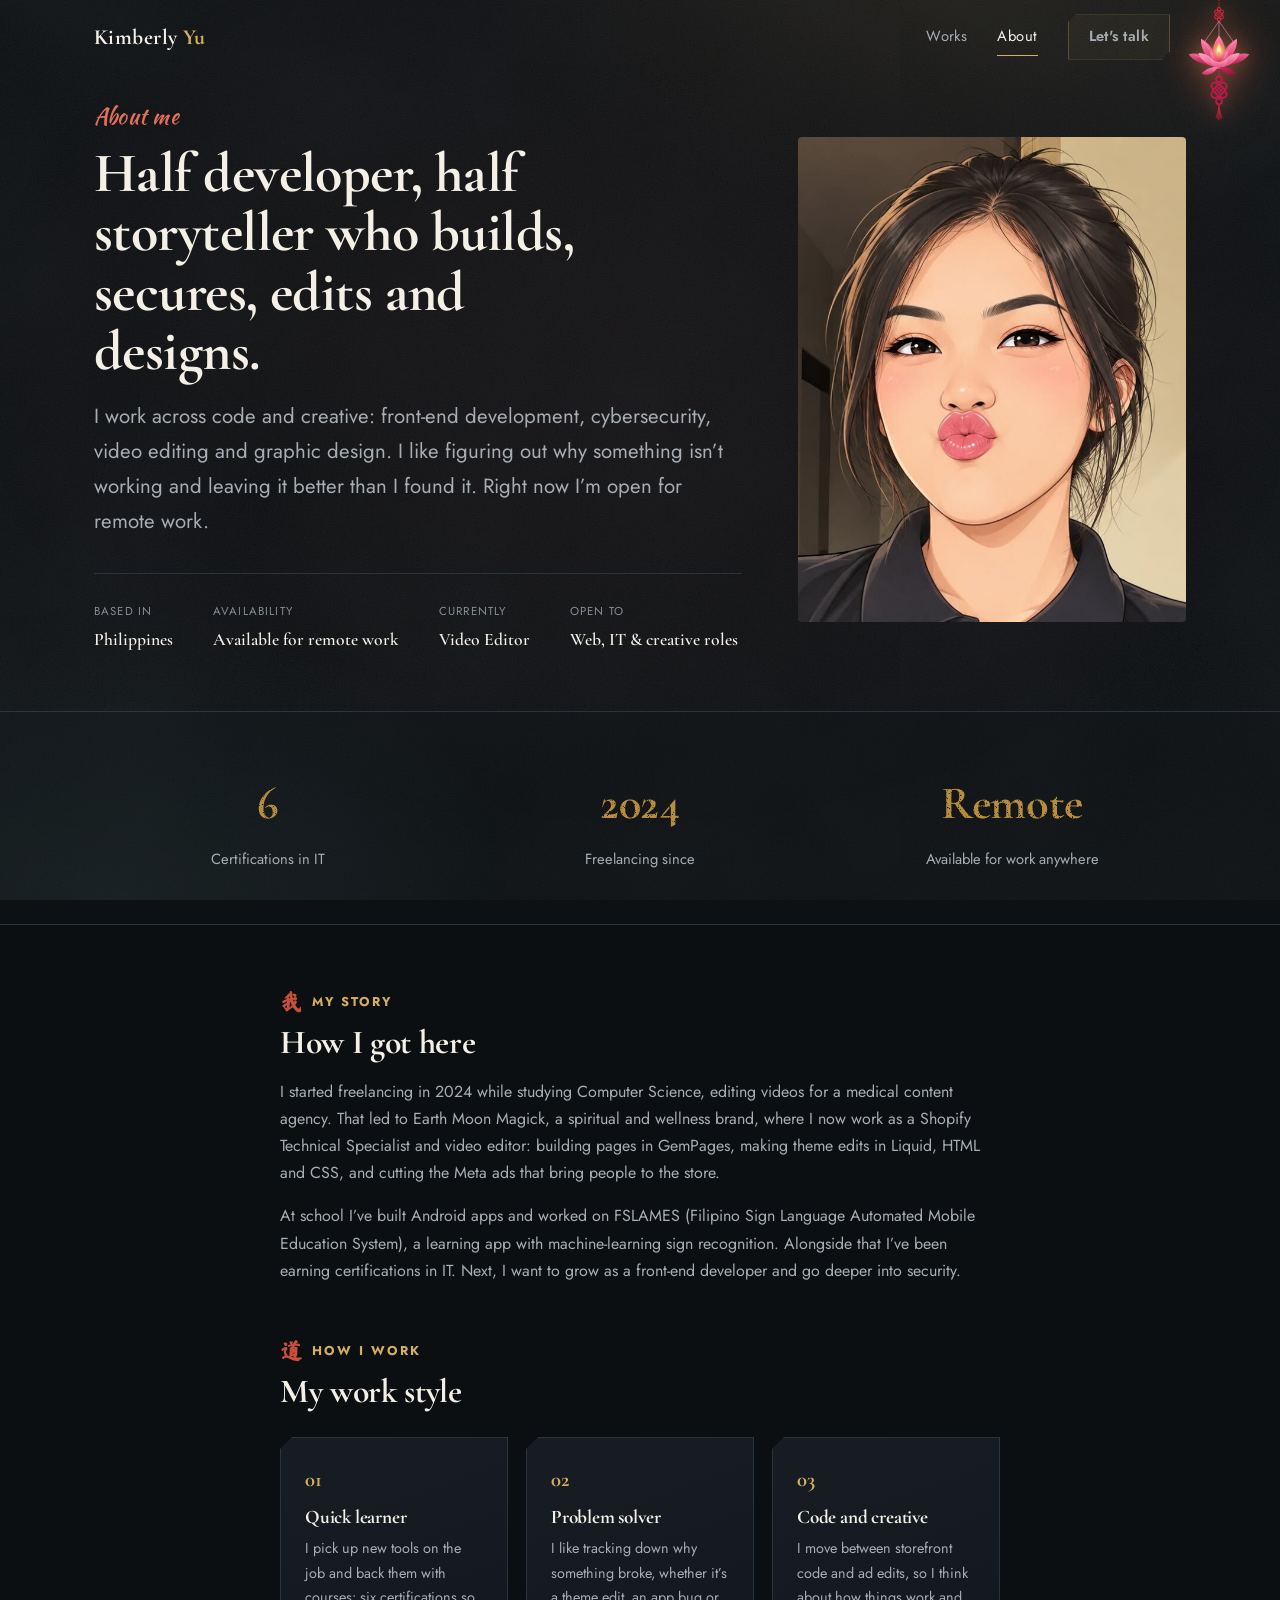
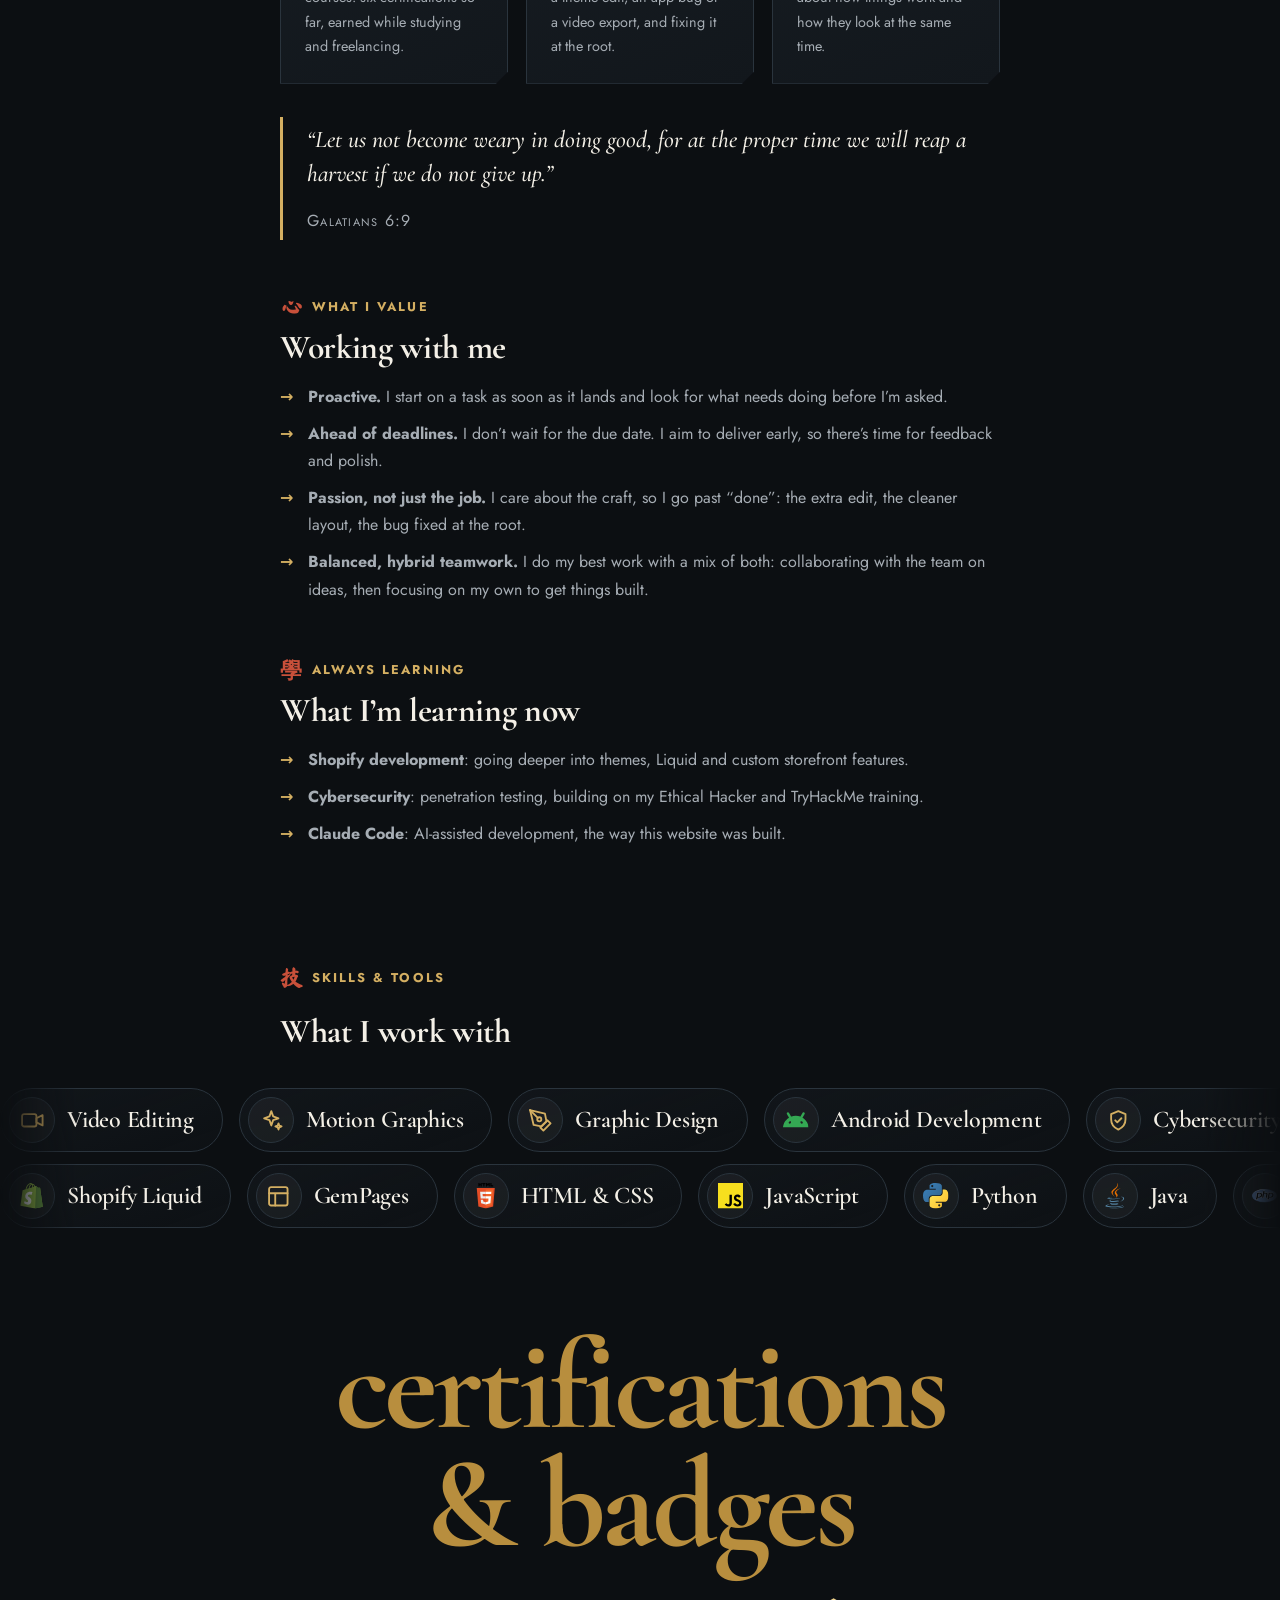
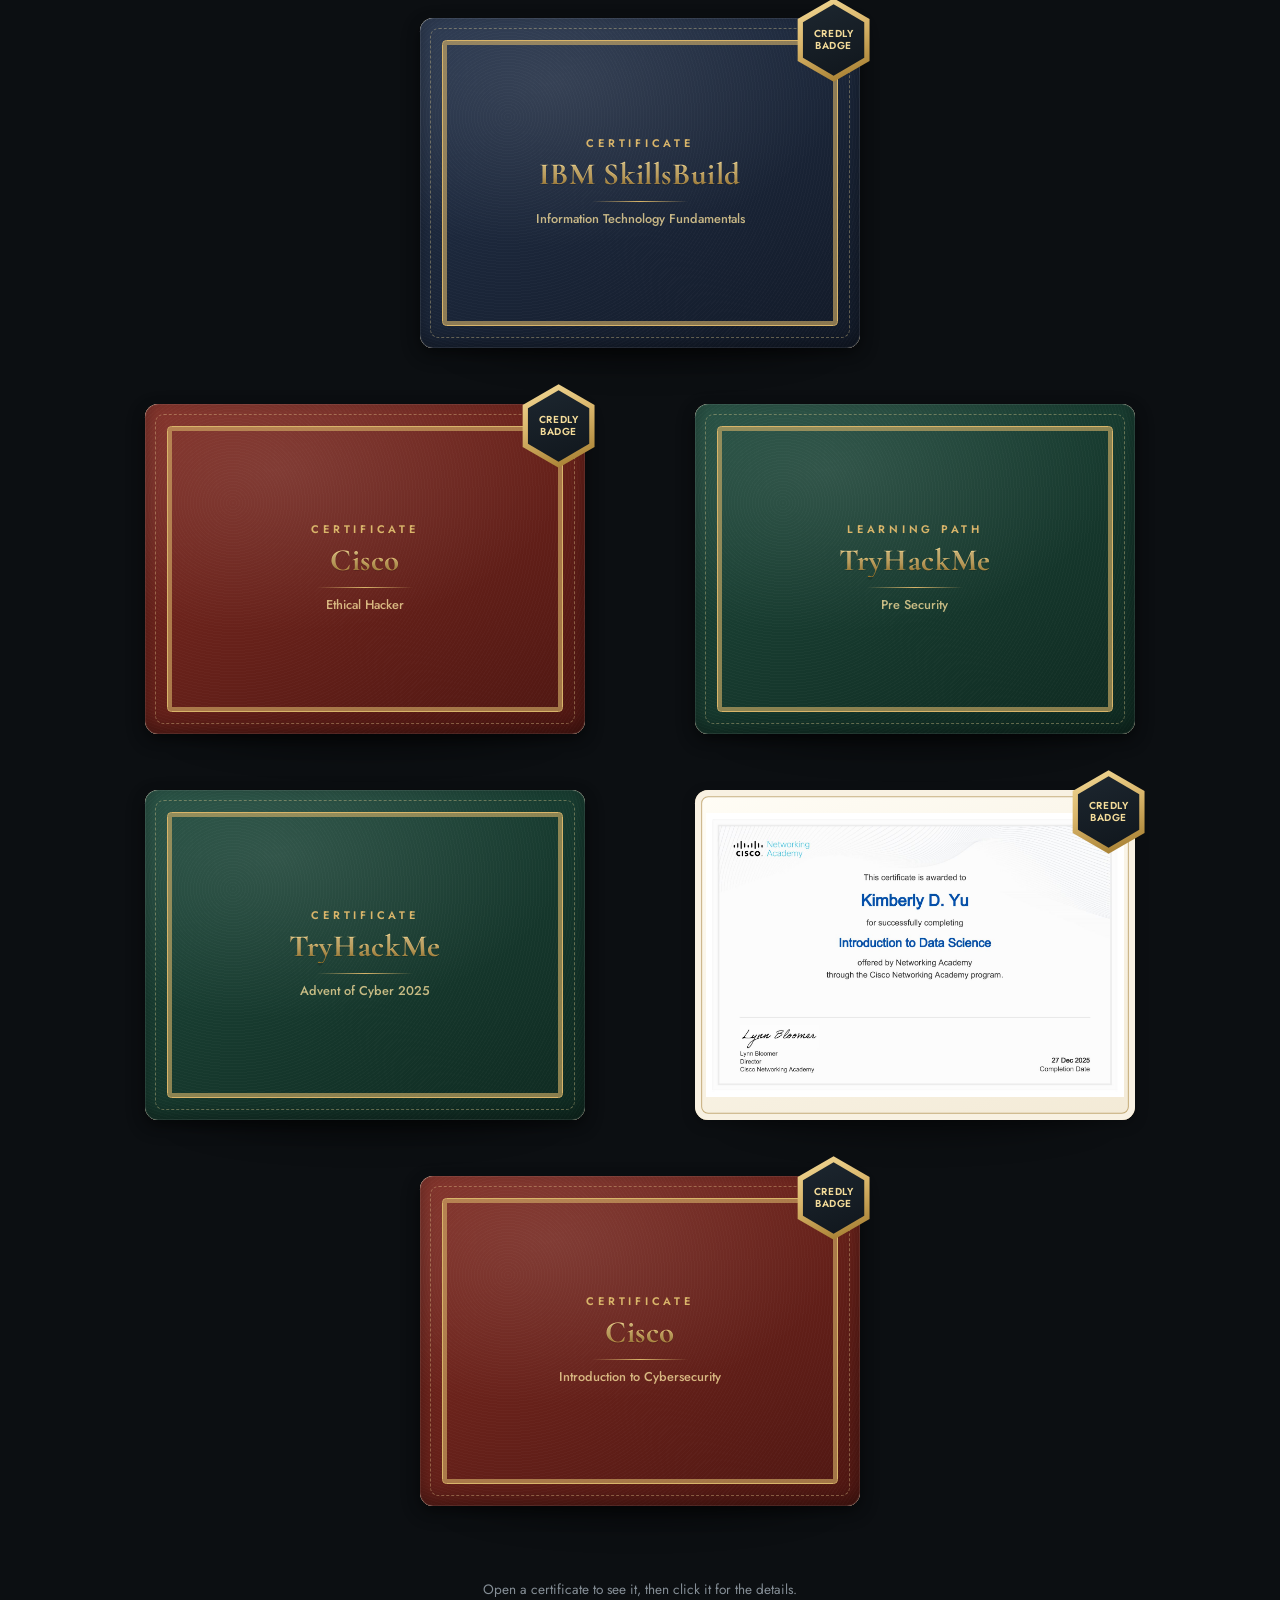
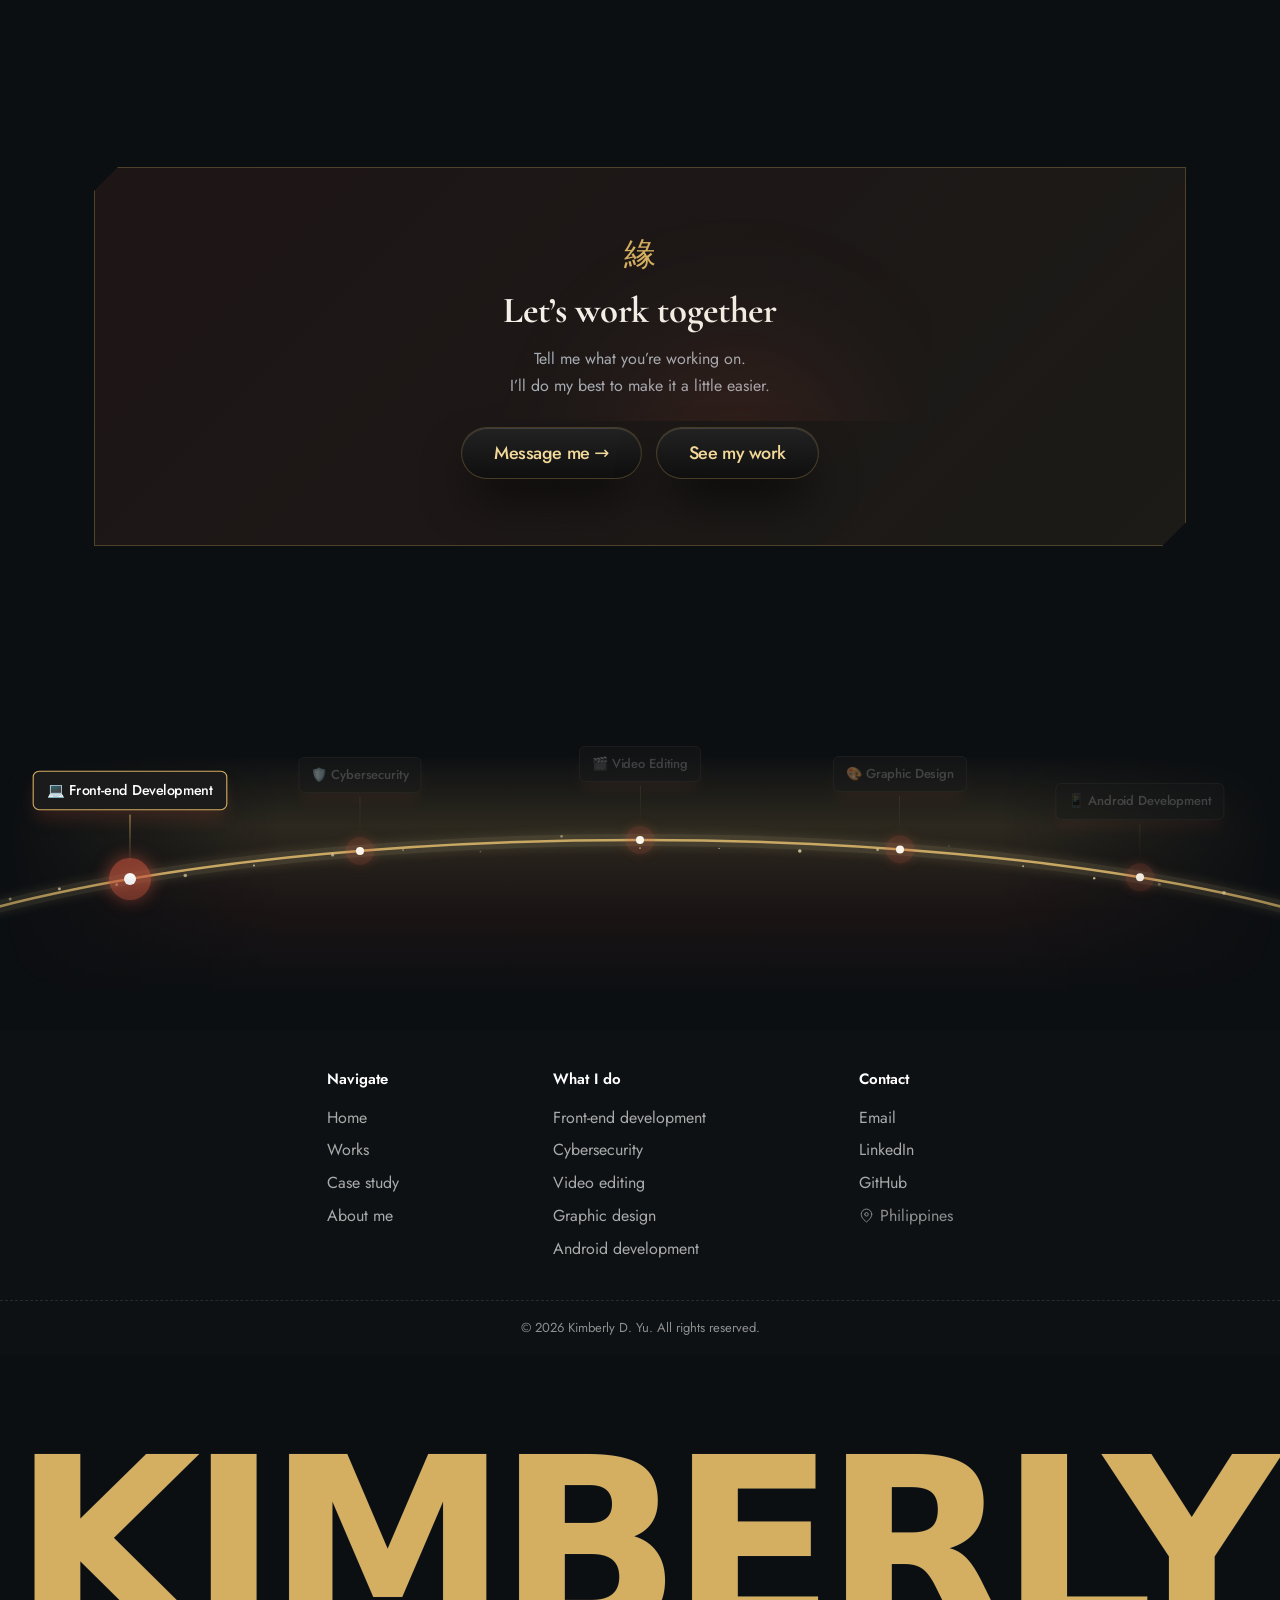
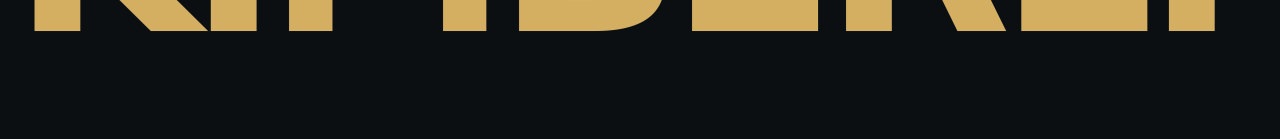
==== commit 6df6aa42: "Contact form: Send message uses the site button style; spacing rebalanced Co-Authored-By: Claude Opu" ====
--- a/about.html
+++ b/about.html
@@ -20,12 +20,12 @@
   <!-- fonts load without holding up the first paint -->
   <link rel="preload" as="style" href="https://fonts.googleapis.com/css2?family=Cormorant+Garamond:ital,wght@0,500;0,600;0,700;1,500;1,600&family=Jost:wght@400;500;600;700&family=Ma+Shan+Zheng&family=Kaushan+Script&display=swap" onload="this.onload=null;this.rel='stylesheet'" />
   <noscript><link rel="stylesheet" href="https://fonts.googleapis.com/css2?family=Cormorant+Garamond:ital,wght@0,500;0,600;0,700;1,500;1,600&family=Jost:wght@400;500;600;700&family=Ma+Shan+Zheng&family=Kaushan+Script&display=swap" /></noscript>
-  <link rel="stylesheet" href="site-footer.css?v=20261121o" />
-  <link rel="stylesheet" href="site-motion.css?v=20261121o" />
-  <link rel="stylesheet" href="site-buttons.css?v=20261121o" />
-  <link rel="stylesheet" href="site-cursor.css?v=20261121o" />
-  <link rel="stylesheet" href="site-showcase.css?v=20261121o" />
-  <link rel="stylesheet" href="site-certs.css?v=20261121o" />
+  <link rel="stylesheet" href="site-footer.css?v=20261121p" />
+  <link rel="stylesheet" href="site-motion.css?v=20261121p" />
+  <link rel="stylesheet" href="site-buttons.css?v=20261121p" />
+  <link rel="stylesheet" href="site-cursor.css?v=20261121p" />
+  <link rel="stylesheet" href="site-showcase.css?v=20261121p" />
+  <link rel="stylesheet" href="site-certs.css?v=20261121p" />
   <style>
     :root {
       --ink: #0c0f12; --ink-2: #12171c; --surface: #171d23; --surface-2: #1c242b;
@@ -535,11 +535,11 @@
       <span><a href="index.html#contact">Contact</a> · <a href="https://linkedin.com/in/kimberly-d-yu">LinkedIn</a> · <a href="https://github.com/xiuhuazure">GitHub</a></span>
     </div></div>
   </footer>
-  <script src="site-footer.js?v=20261121o"></script>
-  <script src="site-motion.js?v=20261121o"></script>
-  <script src="site-buttons.js?v=20261121o"></script>
-  <script src="site-showcase.js?v=20261121o"></script>
-  <script src="site-certs.js?v=20261121o"></script>
+  <script src="site-footer.js?v=20261121p"></script>
+  <script src="site-motion.js?v=20261121p"></script>
+  <script src="site-buttons.js?v=20261121p"></script>
+  <script src="site-showcase.js?v=20261121p"></script>
+  <script src="site-certs.js?v=20261121p"></script>
 
   <script>
     const toggle = document.getElementById('navToggle');
--- a/site-motion.css
+++ b/site-motion.css
@@ -370,3 +370,12 @@
 html body .cta2 .cta2-form, :root[data-theme="light"] body .cta2 .cta2-form { gap: 22px; }
 .cta2 .cta2-row { gap: 22px 28px; }
 
+/* Send message: the site's own button (Glow in dark, Circle Reveal in light), centred, with room above it */
+.cta2 .cta2-send { justify-self: center; margin-top: 10px; }
+.cta2 .cta2-send button { font: inherit; }
+.cta2 .cta2-send button:disabled { cursor: progress; opacity: 0.75; }
+/* the status line only takes space once there's something to say, so the card ends right under the button */
+.cta2 .cta2-status:empty { display: none; }
+.cta2 .cta2-status { margin: 0; text-align: center; }
+html body .cta2 .cta2-form, :root[data-theme="light"] body .cta2 .cta2-form { padding: 26px 26px 24px; }
+
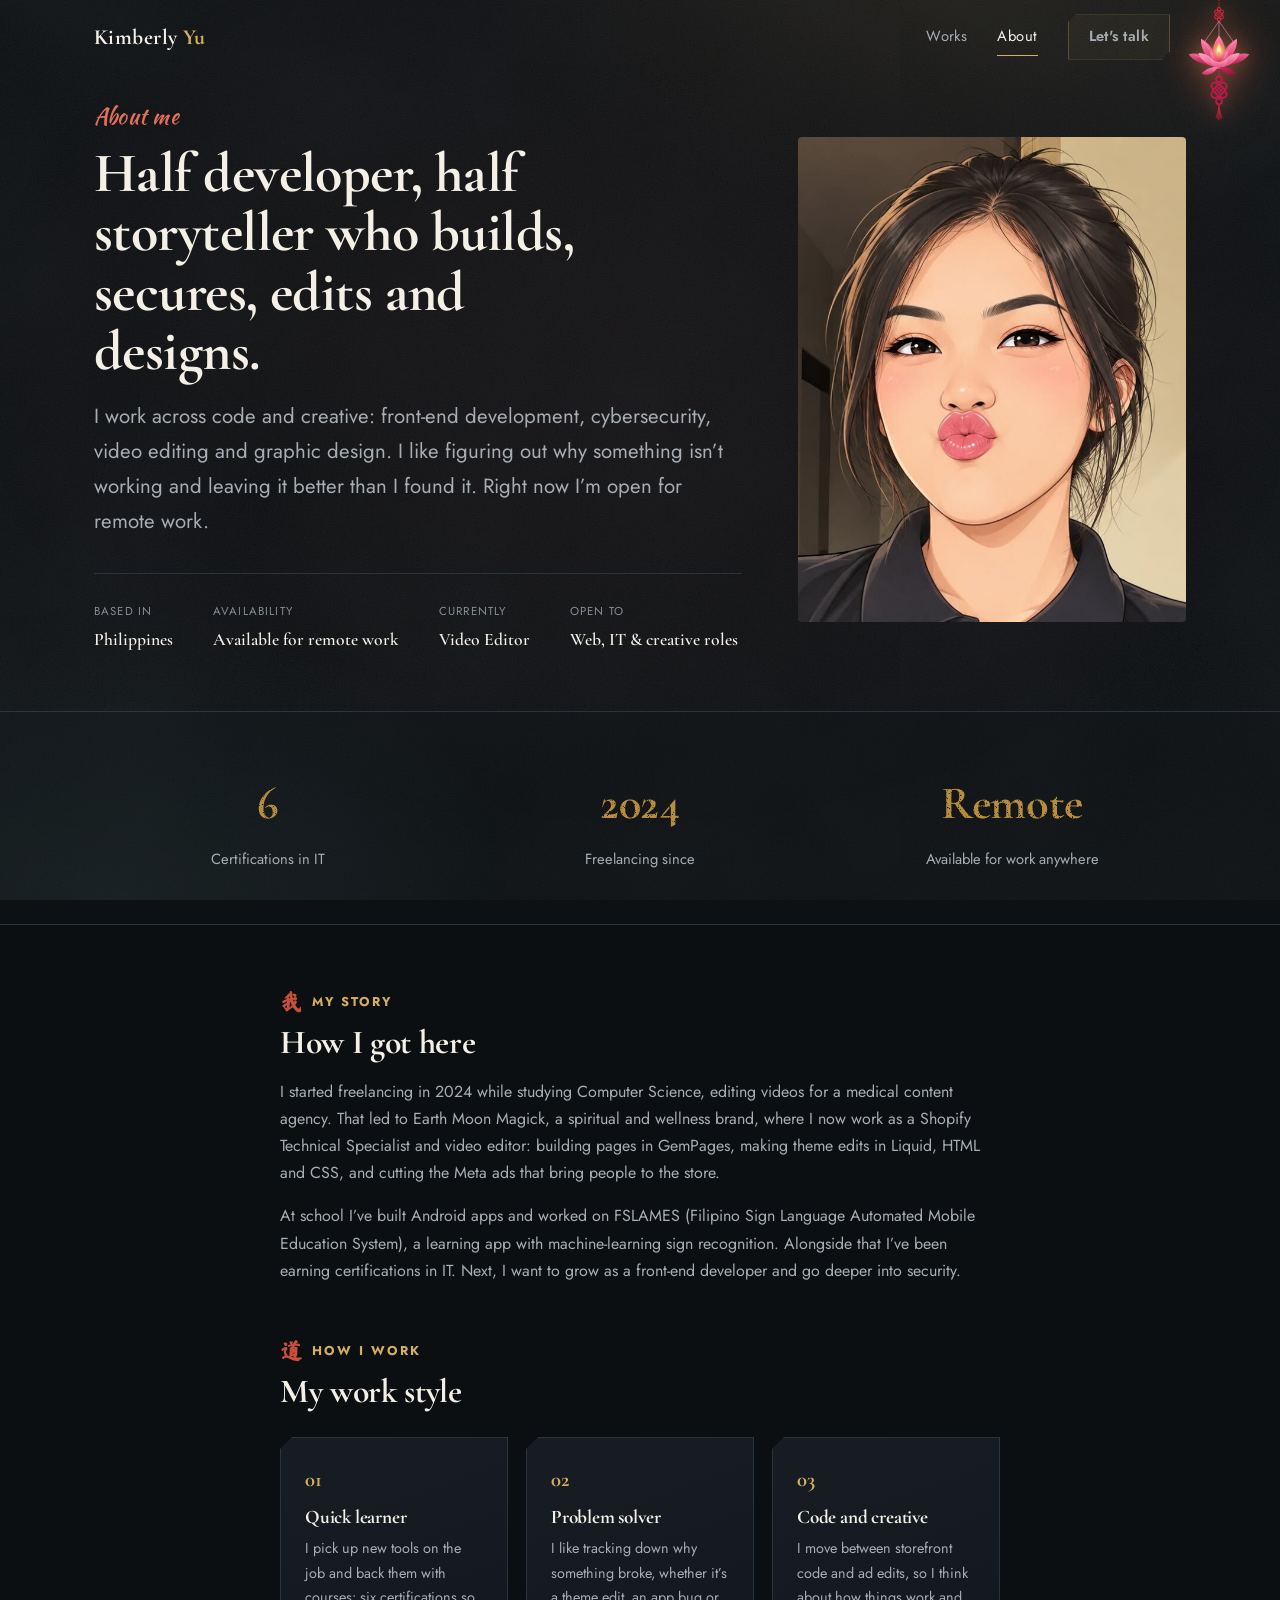
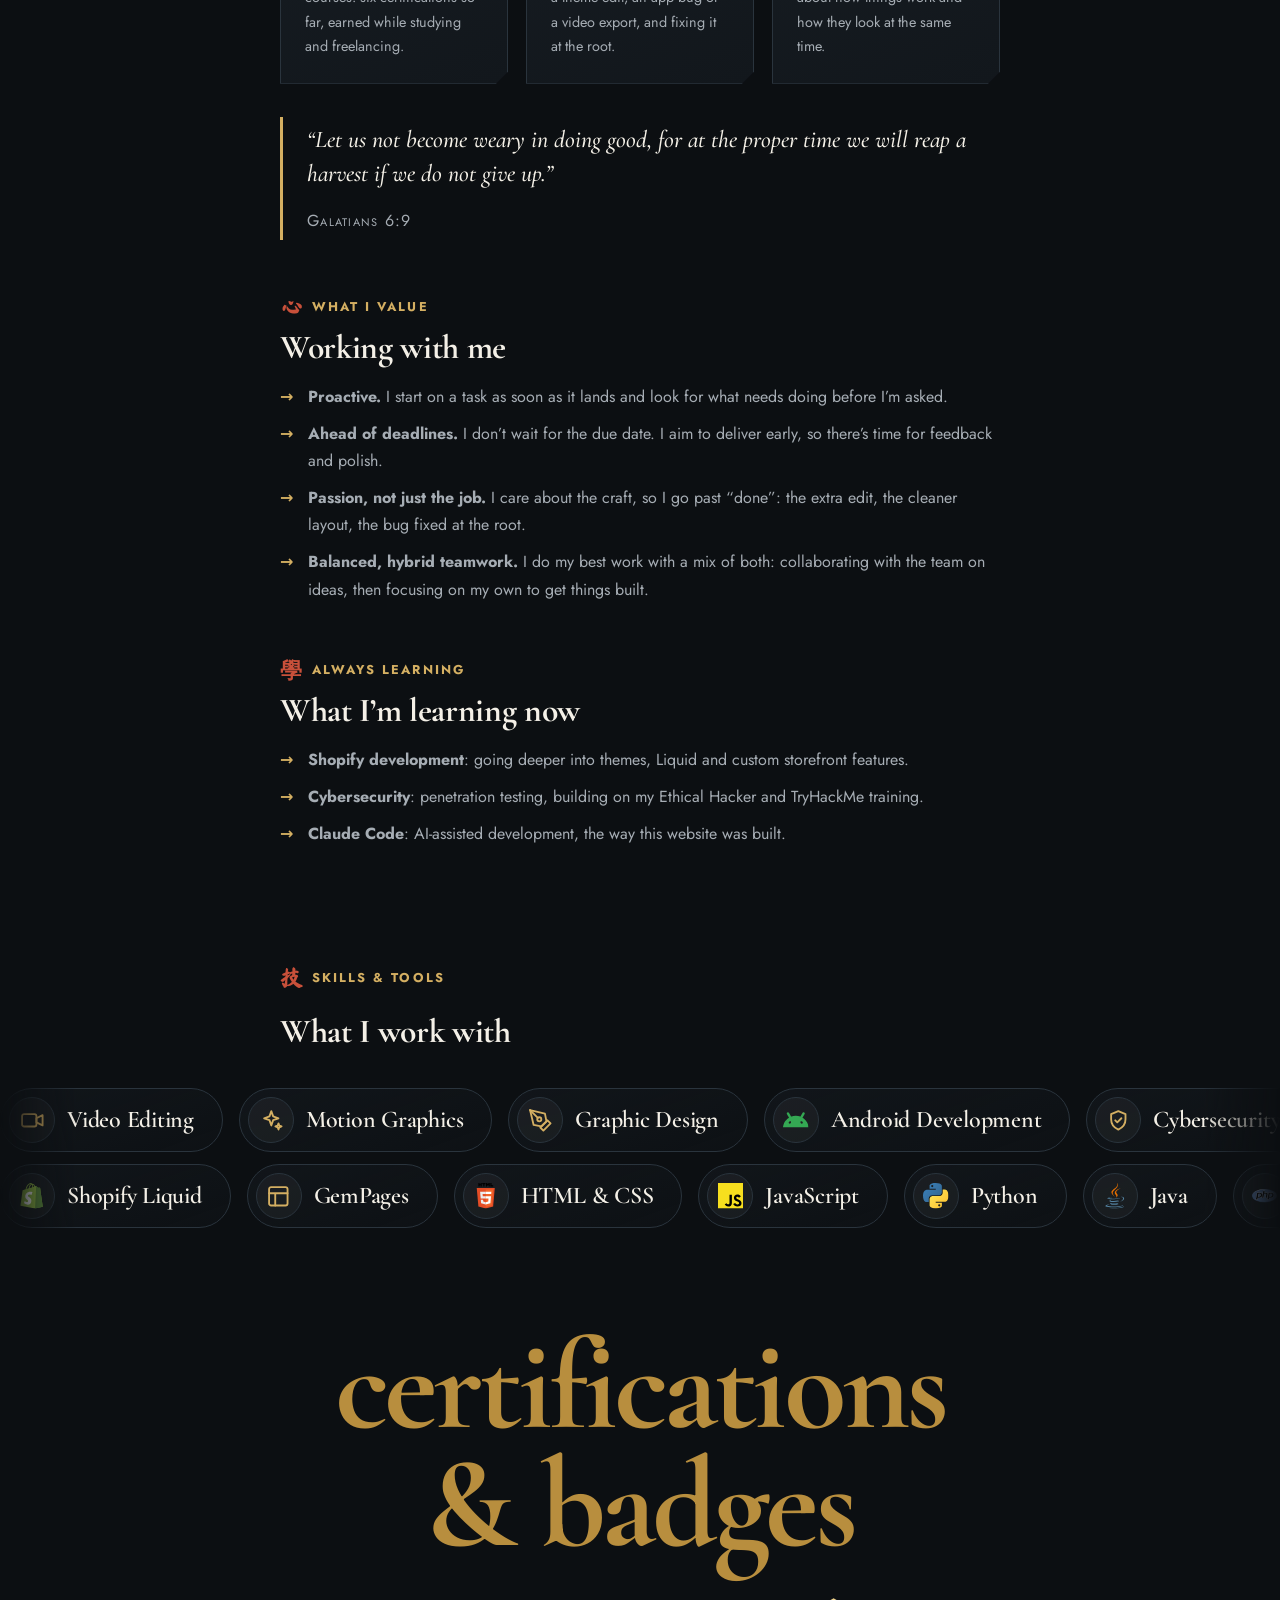
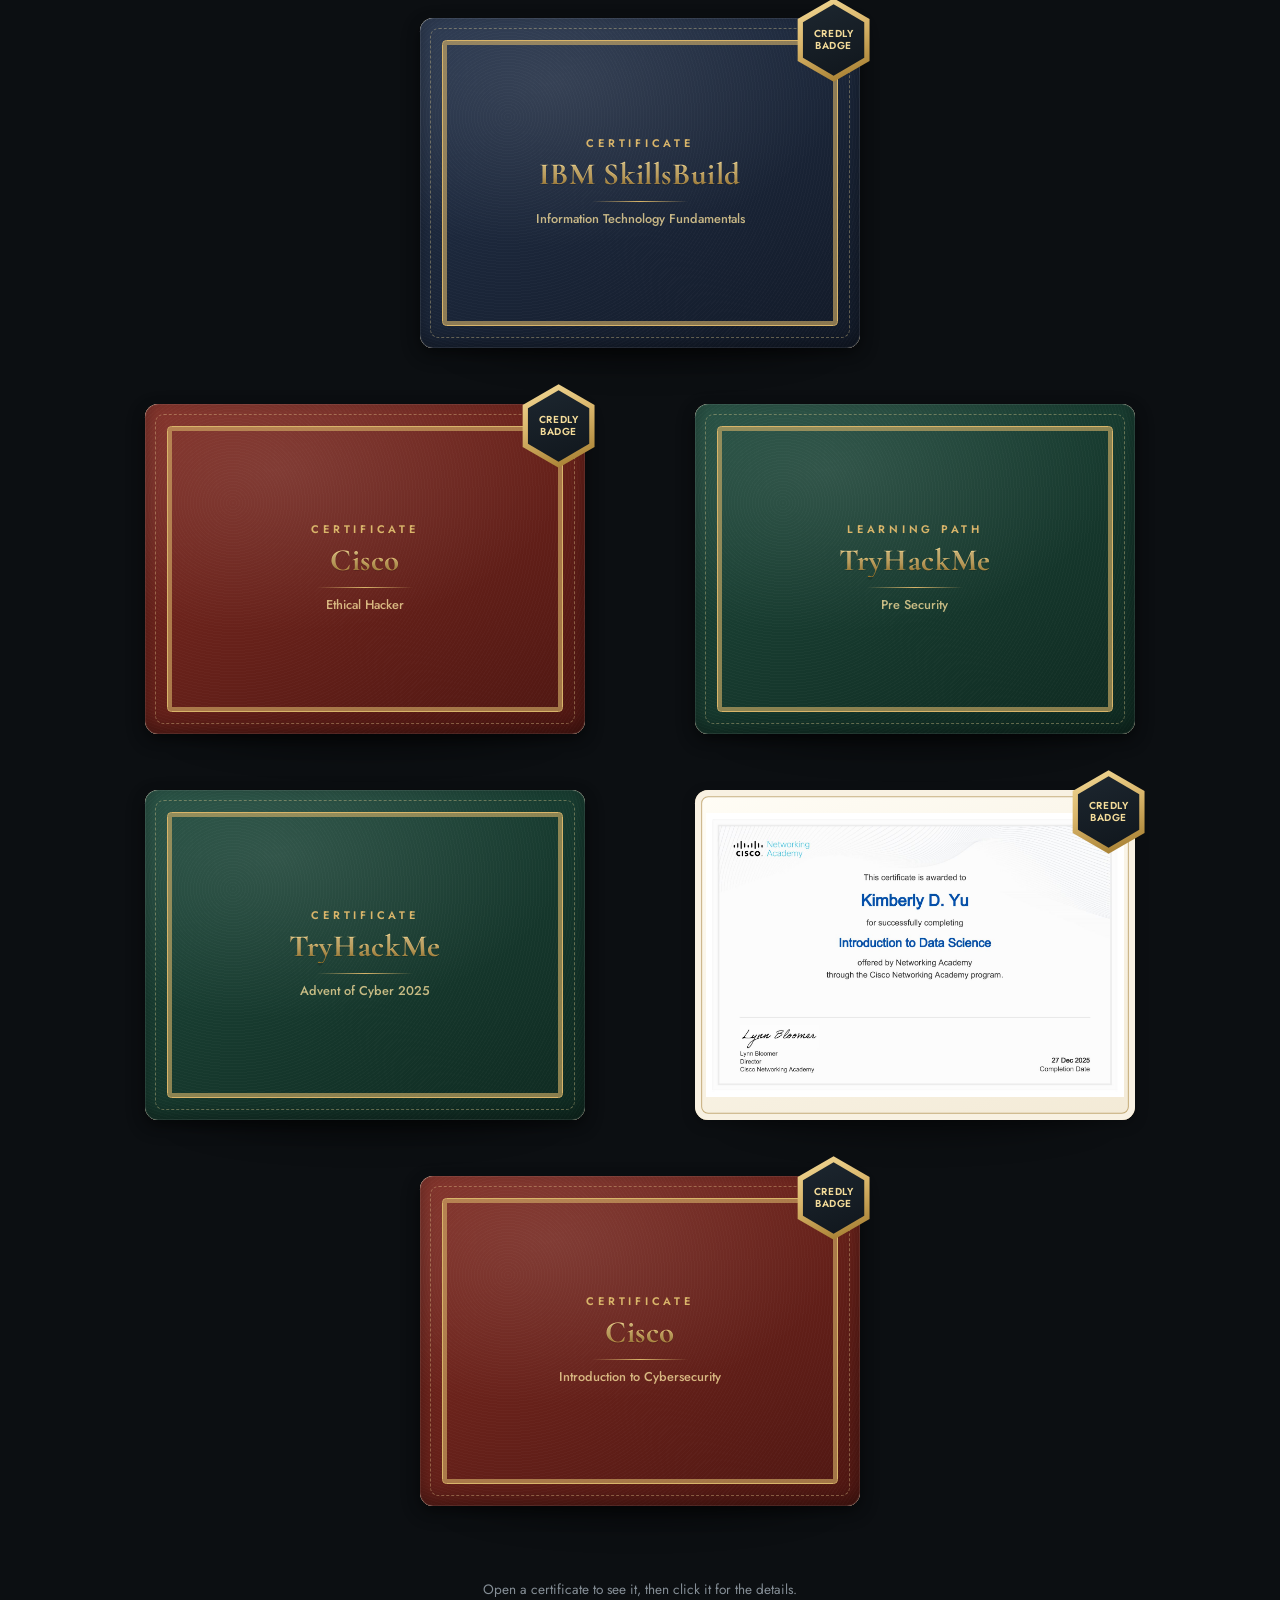
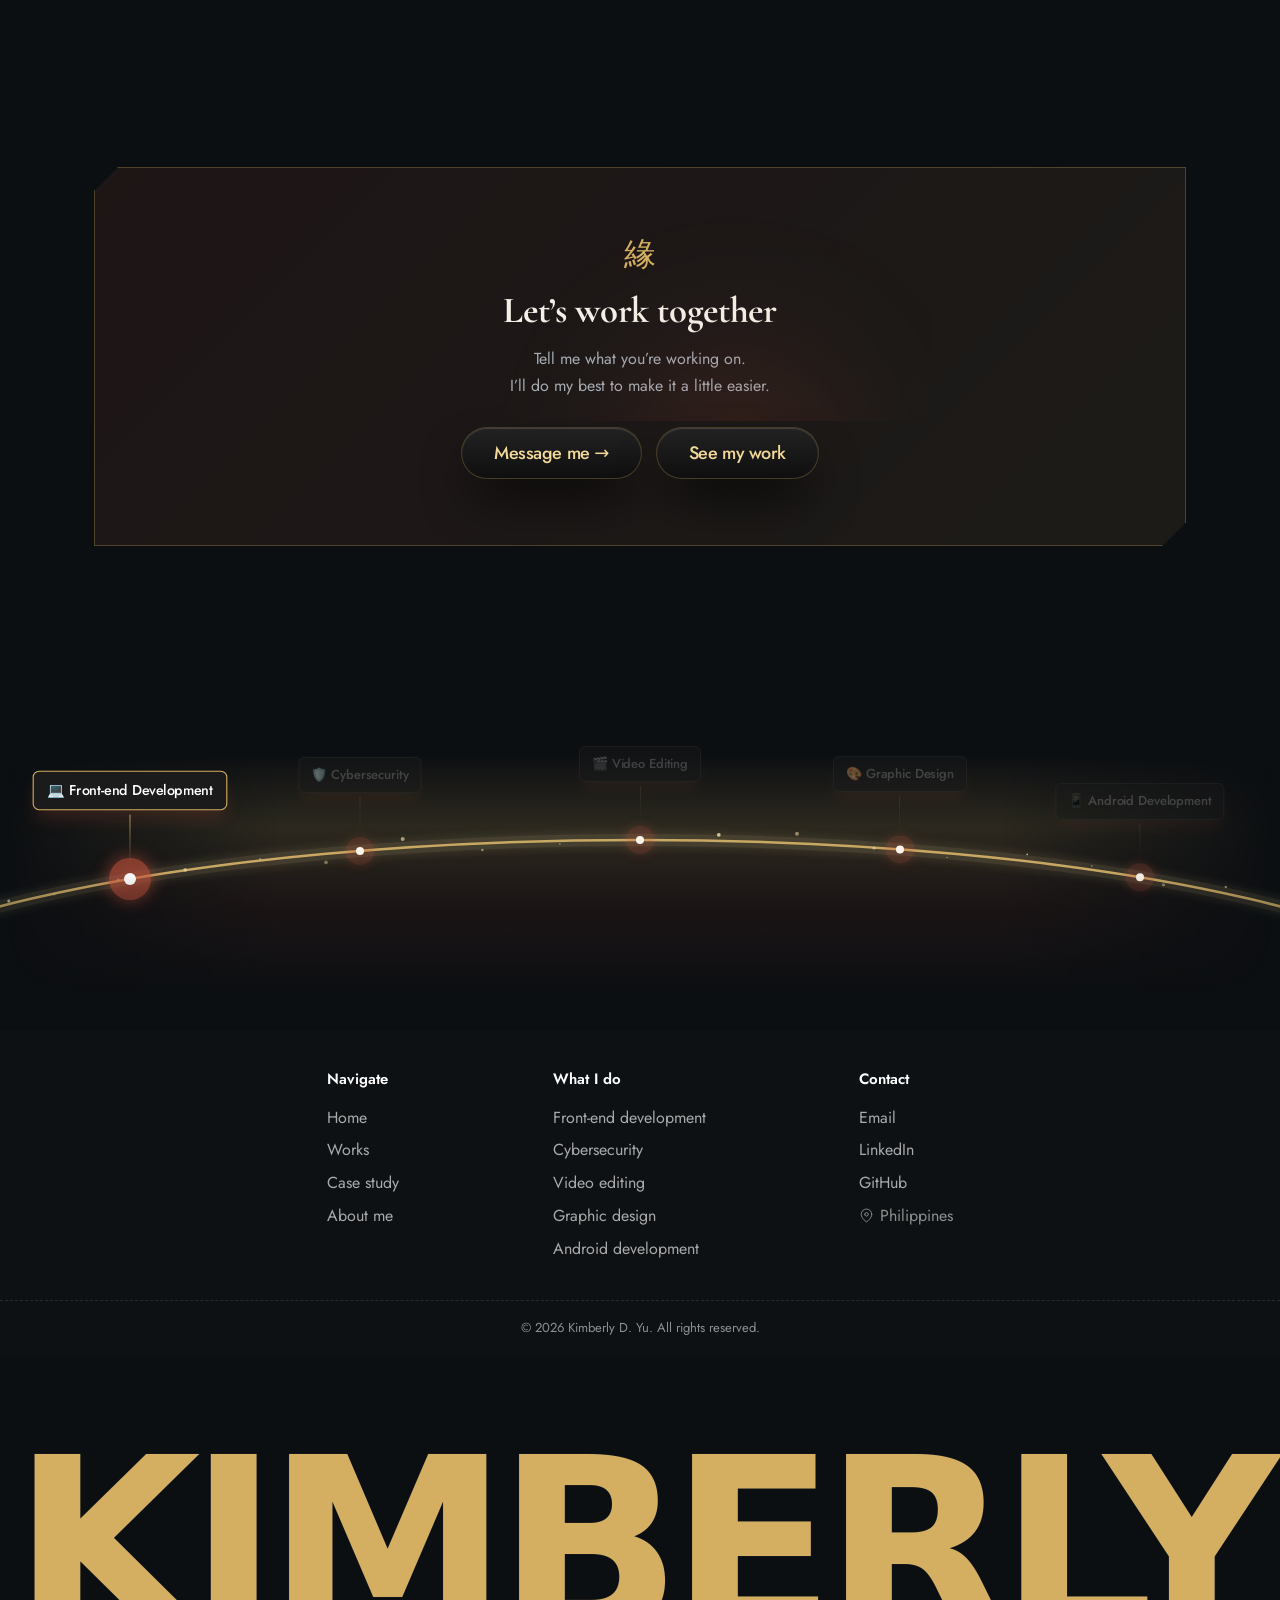
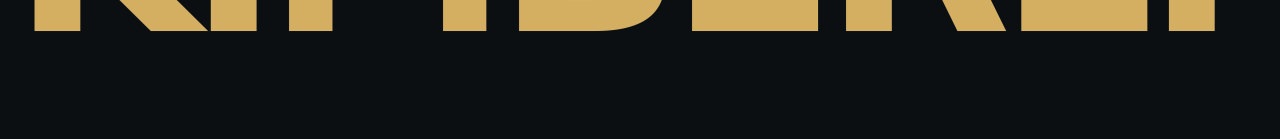
==== commit fdab0240: "School projects: add PHINMA Connect (2025, group project, backend) Co-Authored-By: Claude Opus 5.5 <" ====
--- a/about.html
+++ b/about.html
@@ -20,12 +20,12 @@
   <!-- fonts load without holding up the first paint -->
   <link rel="preload" as="style" href="https://fonts.googleapis.com/css2?family=Cormorant+Garamond:ital,wght@0,500;0,600;0,700;1,500;1,600&family=Jost:wght@400;500;600;700&family=Ma+Shan+Zheng&family=Kaushan+Script&display=swap" onload="this.onload=null;this.rel='stylesheet'" />
   <noscript><link rel="stylesheet" href="https://fonts.googleapis.com/css2?family=Cormorant+Garamond:ital,wght@0,500;0,600;0,700;1,500;1,600&family=Jost:wght@400;500;600;700&family=Ma+Shan+Zheng&family=Kaushan+Script&display=swap" /></noscript>
-  <link rel="stylesheet" href="site-footer.css?v=20261121p" />
-  <link rel="stylesheet" href="site-motion.css?v=20261121p" />
-  <link rel="stylesheet" href="site-buttons.css?v=20261121p" />
-  <link rel="stylesheet" href="site-cursor.css?v=20261121p" />
-  <link rel="stylesheet" href="site-showcase.css?v=20261121p" />
-  <link rel="stylesheet" href="site-certs.css?v=20261121p" />
+  <link rel="stylesheet" href="site-footer.css?v=20261121q" />
+  <link rel="stylesheet" href="site-motion.css?v=20261121q" />
+  <link rel="stylesheet" href="site-buttons.css?v=20261121q" />
+  <link rel="stylesheet" href="site-cursor.css?v=20261121q" />
+  <link rel="stylesheet" href="site-showcase.css?v=20261121q" />
+  <link rel="stylesheet" href="site-certs.css?v=20261121q" />
   <style>
     :root {
       --ink: #0c0f12; --ink-2: #12171c; --surface: #171d23; --surface-2: #1c242b;
@@ -535,11 +535,11 @@
       <span><a href="index.html#contact">Contact</a> · <a href="https://linkedin.com/in/kimberly-d-yu">LinkedIn</a> · <a href="https://github.com/xiuhuazure">GitHub</a></span>
     </div></div>
   </footer>
-  <script src="site-footer.js?v=20261121p"></script>
-  <script src="site-motion.js?v=20261121p"></script>
-  <script src="site-buttons.js?v=20261121p"></script>
-  <script src="site-showcase.js?v=20261121p"></script>
-  <script src="site-certs.js?v=20261121p"></script>
+  <script src="site-footer.js?v=20261121q"></script>
+  <script src="site-motion.js?v=20261121q"></script>
+  <script src="site-buttons.js?v=20261121q"></script>
+  <script src="site-showcase.js?v=20261121q"></script>
+  <script src="site-certs.js?v=20261121q"></script>
 
   <script>
     const toggle = document.getElementById('navToggle');
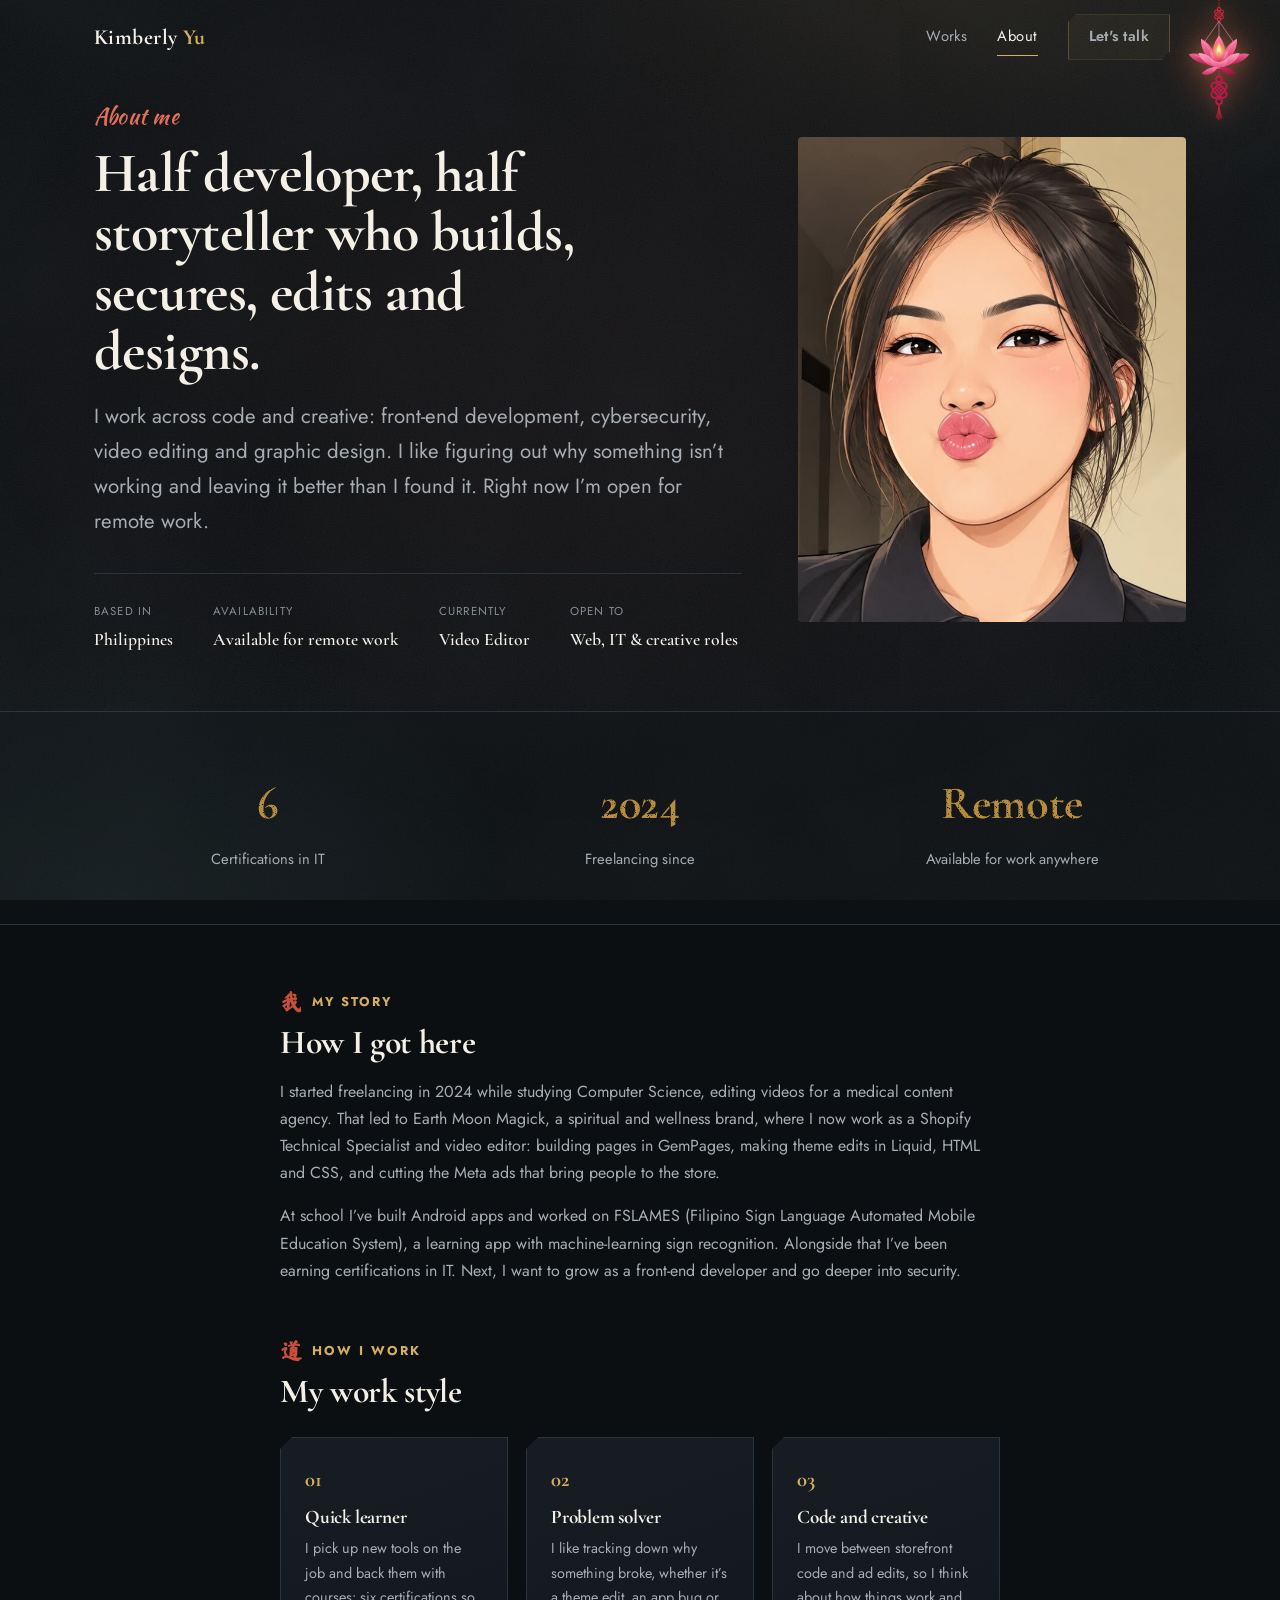
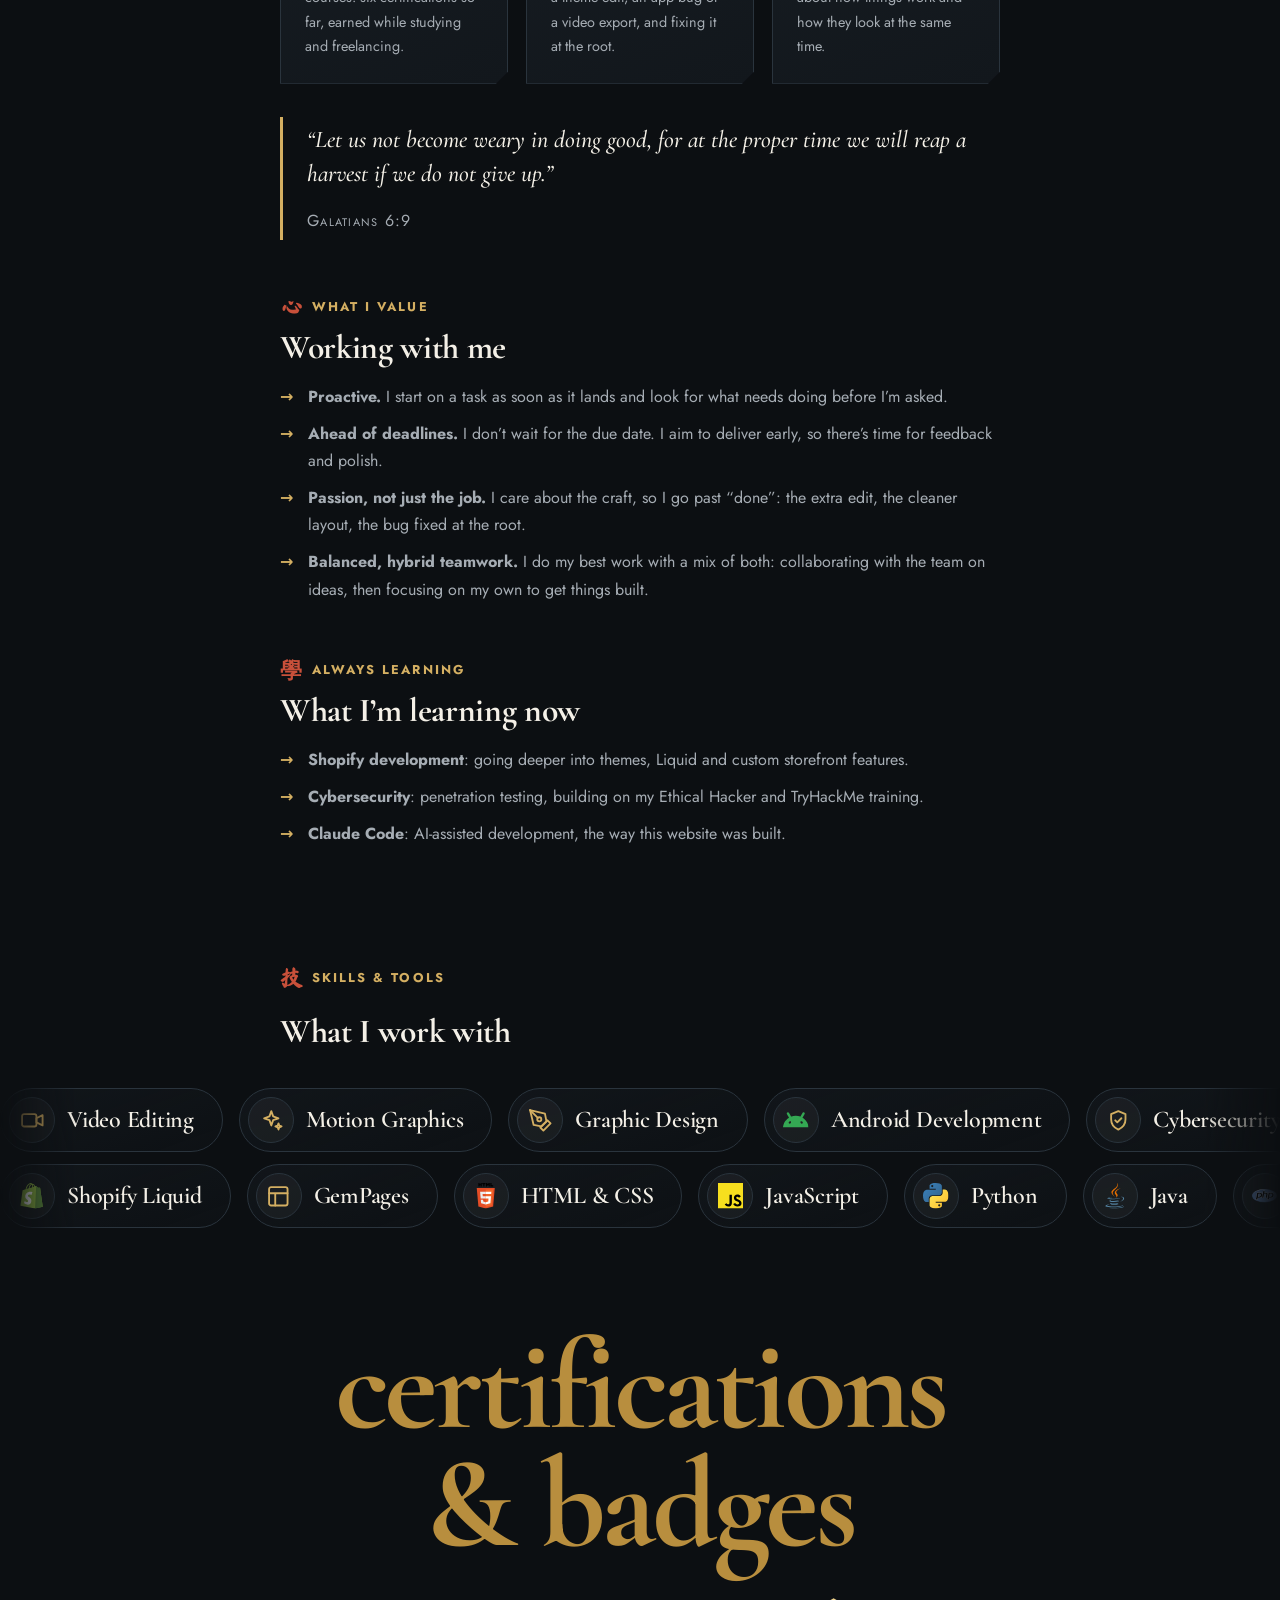
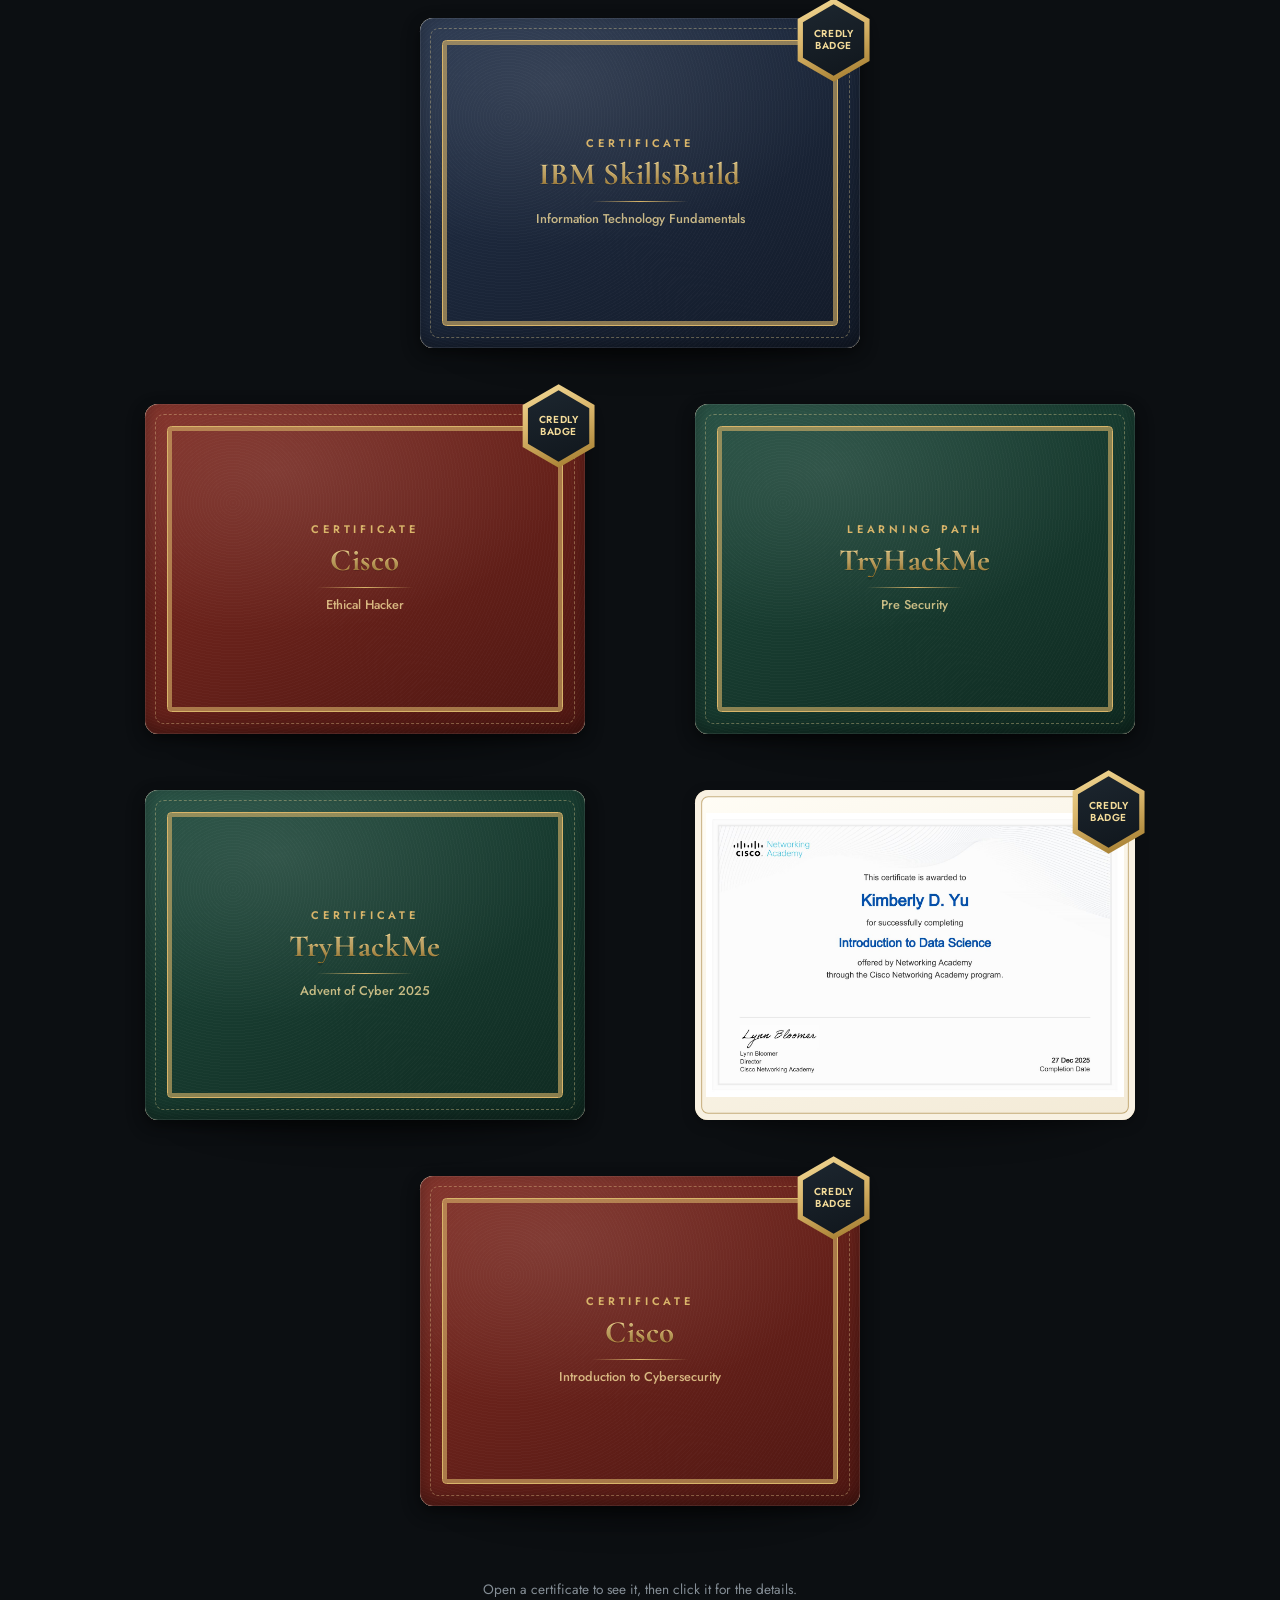
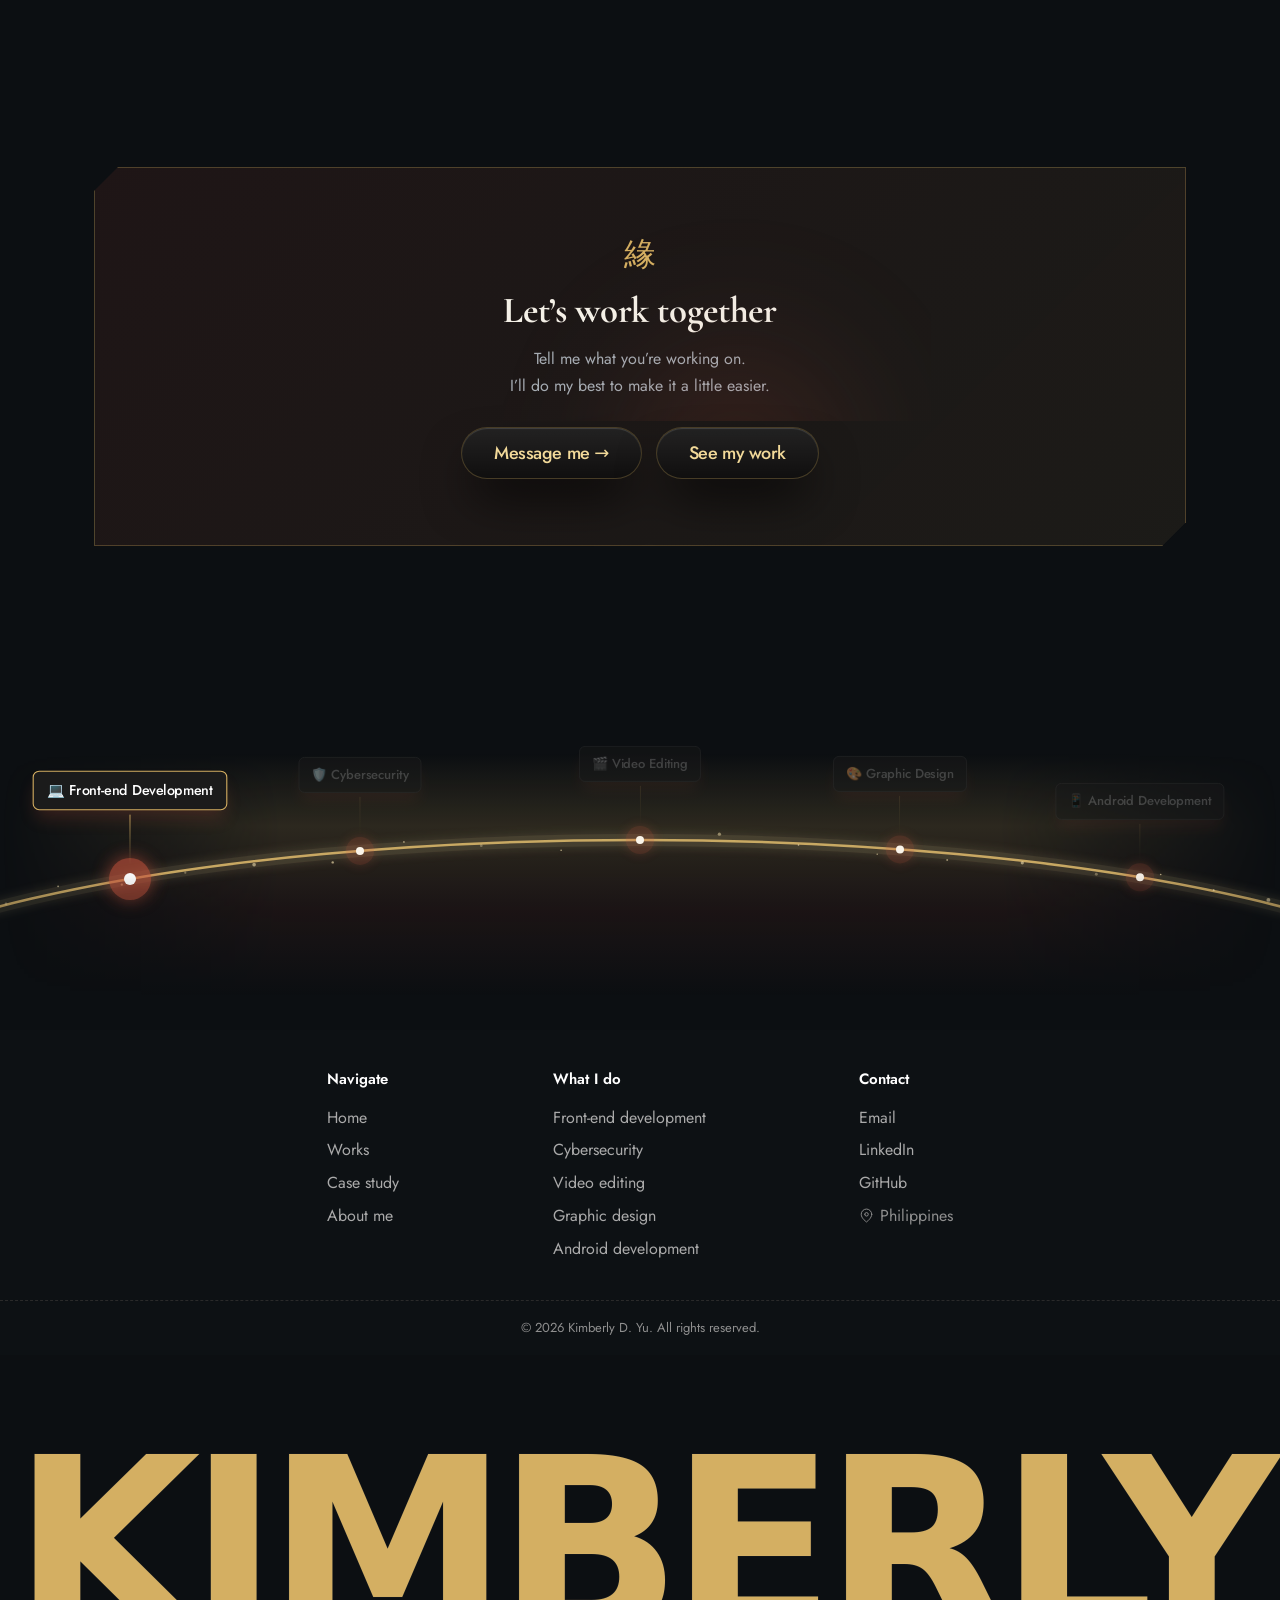
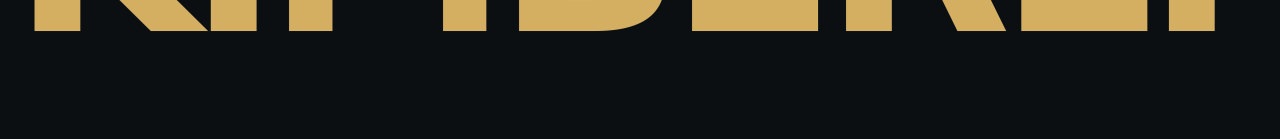
==== commit 188c1b99: "PHINMA Connect: use the real app graphic and describe the real features Co-Authored-By: Claude Opus " ====
--- a/about.html
+++ b/about.html
@@ -20,12 +20,12 @@
   <!-- fonts load without holding up the first paint -->
   <link rel="preload" as="style" href="https://fonts.googleapis.com/css2?family=Cormorant+Garamond:ital,wght@0,500;0,600;0,700;1,500;1,600&family=Jost:wght@400;500;600;700&family=Ma+Shan+Zheng&family=Kaushan+Script&display=swap" onload="this.onload=null;this.rel='stylesheet'" />
   <noscript><link rel="stylesheet" href="https://fonts.googleapis.com/css2?family=Cormorant+Garamond:ital,wght@0,500;0,600;0,700;1,500;1,600&family=Jost:wght@400;500;600;700&family=Ma+Shan+Zheng&family=Kaushan+Script&display=swap" /></noscript>
-  <link rel="stylesheet" href="site-footer.css?v=20261121q" />
-  <link rel="stylesheet" href="site-motion.css?v=20261121q" />
-  <link rel="stylesheet" href="site-buttons.css?v=20261121q" />
-  <link rel="stylesheet" href="site-cursor.css?v=20261121q" />
-  <link rel="stylesheet" href="site-showcase.css?v=20261121q" />
-  <link rel="stylesheet" href="site-certs.css?v=20261121q" />
+  <link rel="stylesheet" href="site-footer.css?v=20261121r" />
+  <link rel="stylesheet" href="site-motion.css?v=20261121r" />
+  <link rel="stylesheet" href="site-buttons.css?v=20261121r" />
+  <link rel="stylesheet" href="site-cursor.css?v=20261121r" />
+  <link rel="stylesheet" href="site-showcase.css?v=20261121r" />
+  <link rel="stylesheet" href="site-certs.css?v=20261121r" />
   <style>
     :root {
       --ink: #0c0f12; --ink-2: #12171c; --surface: #171d23; --surface-2: #1c242b;
@@ -535,11 +535,11 @@
       <span><a href="index.html#contact">Contact</a> · <a href="https://linkedin.com/in/kimberly-d-yu">LinkedIn</a> · <a href="https://github.com/xiuhuazure">GitHub</a></span>
     </div></div>
   </footer>
-  <script src="site-footer.js?v=20261121q"></script>
-  <script src="site-motion.js?v=20261121q"></script>
-  <script src="site-buttons.js?v=20261121q"></script>
-  <script src="site-showcase.js?v=20261121q"></script>
-  <script src="site-certs.js?v=20261121q"></script>
+  <script src="site-footer.js?v=20261121r"></script>
+  <script src="site-motion.js?v=20261121r"></script>
+  <script src="site-buttons.js?v=20261121r"></script>
+  <script src="site-showcase.js?v=20261121r"></script>
+  <script src="site-certs.js?v=20261121r"></script>
 
   <script>
     const toggle = document.getElementById('navToggle');
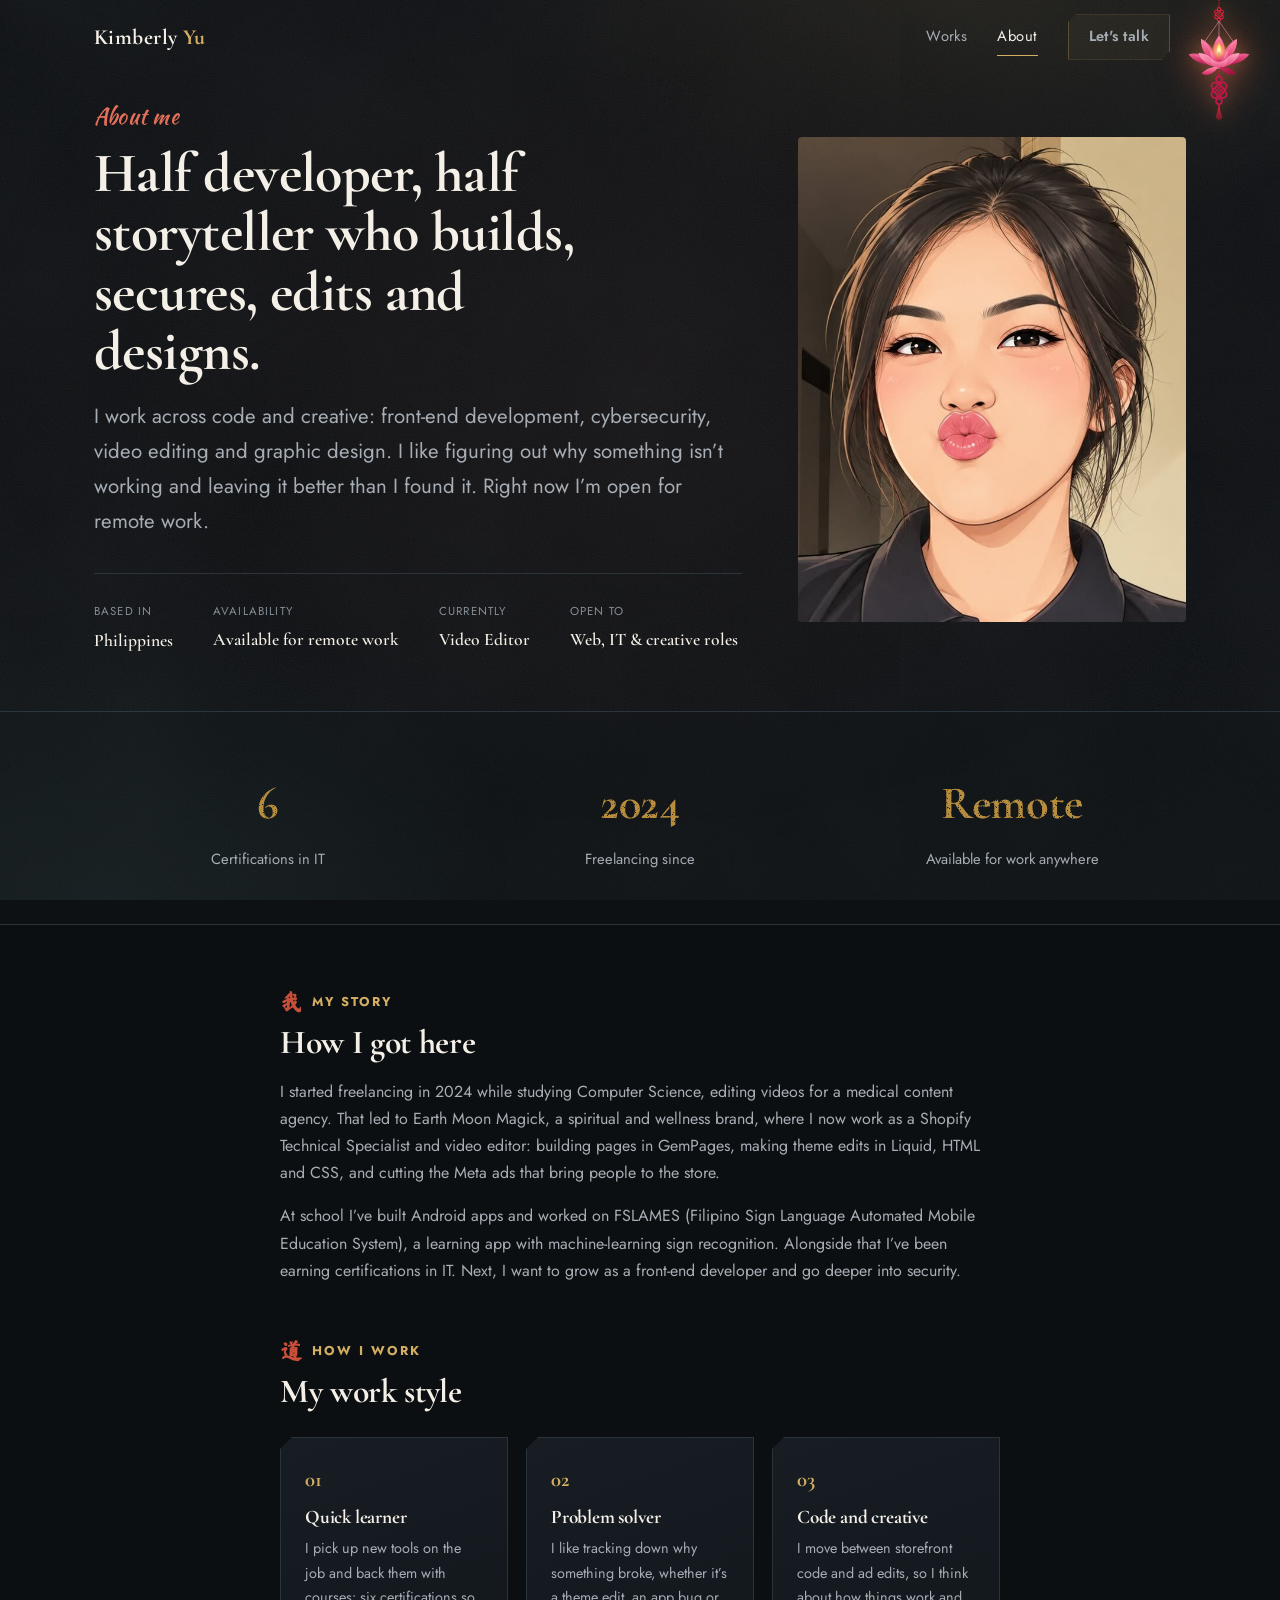
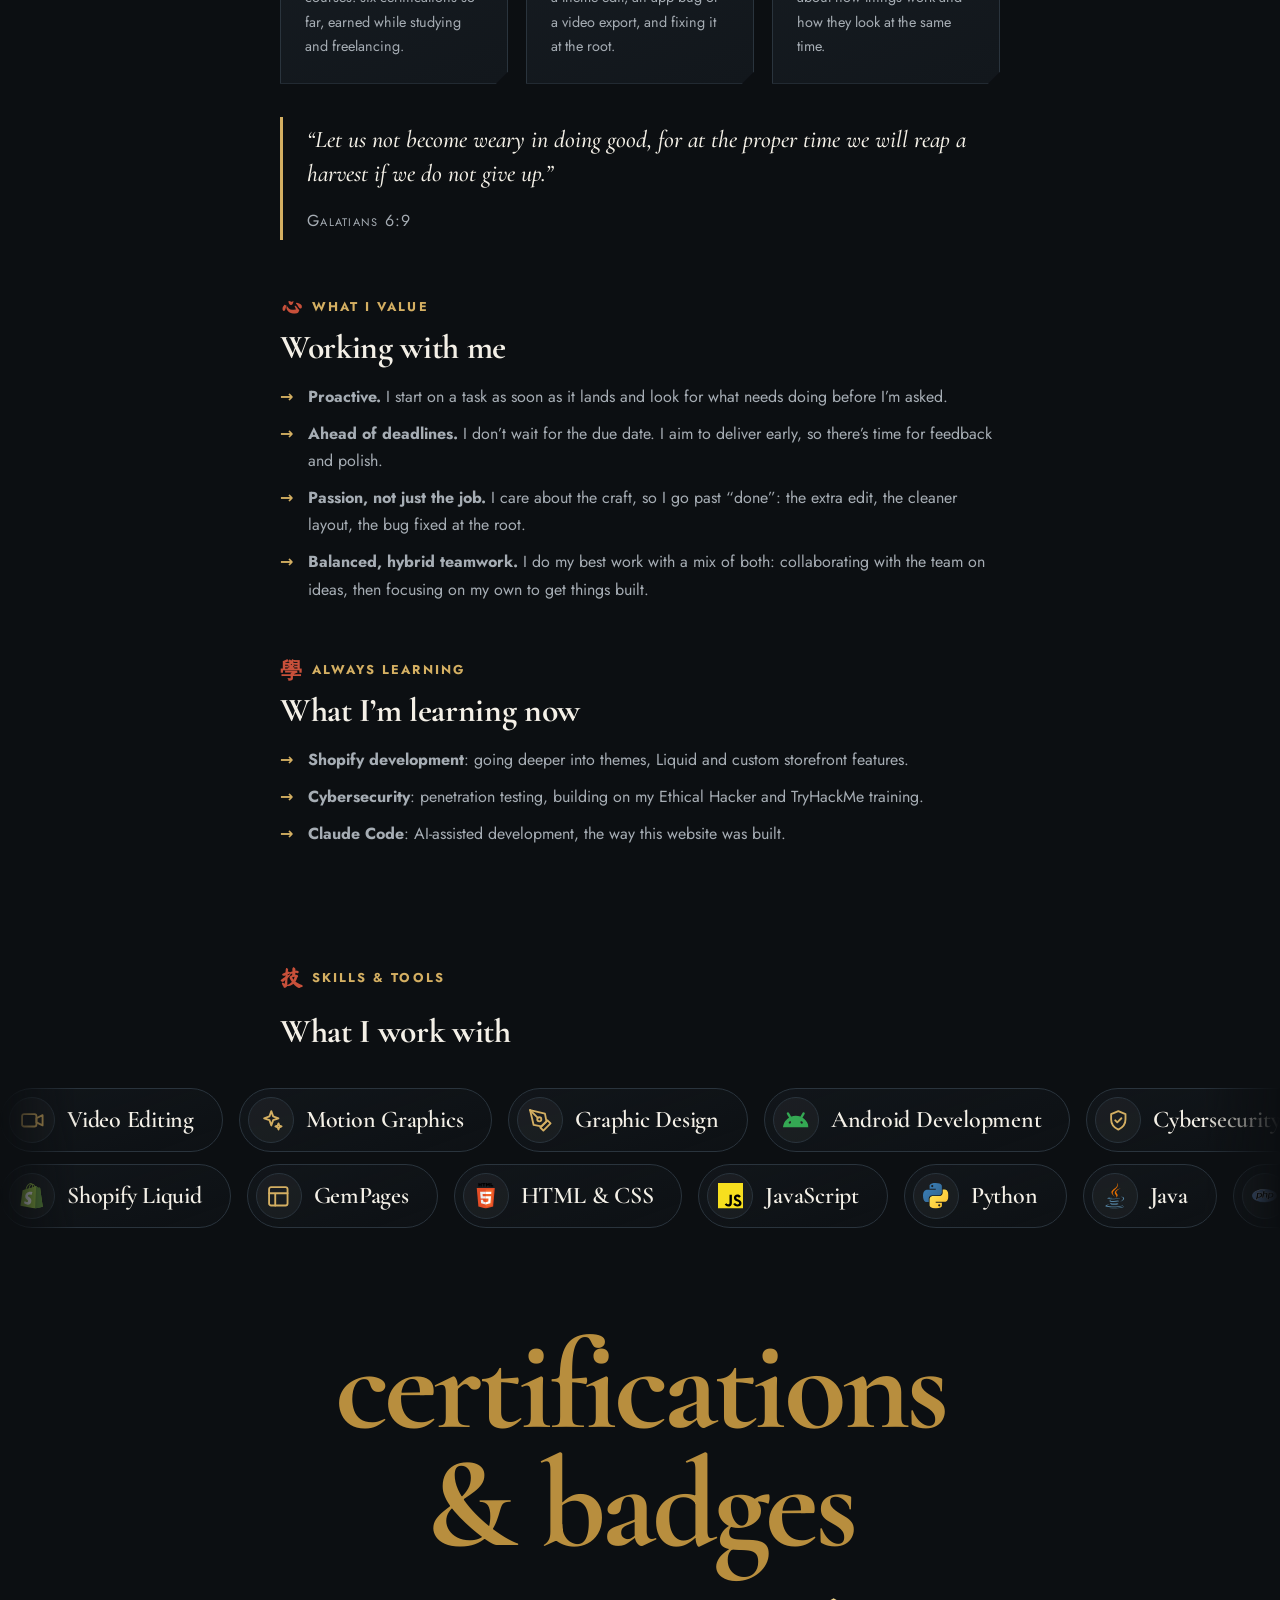
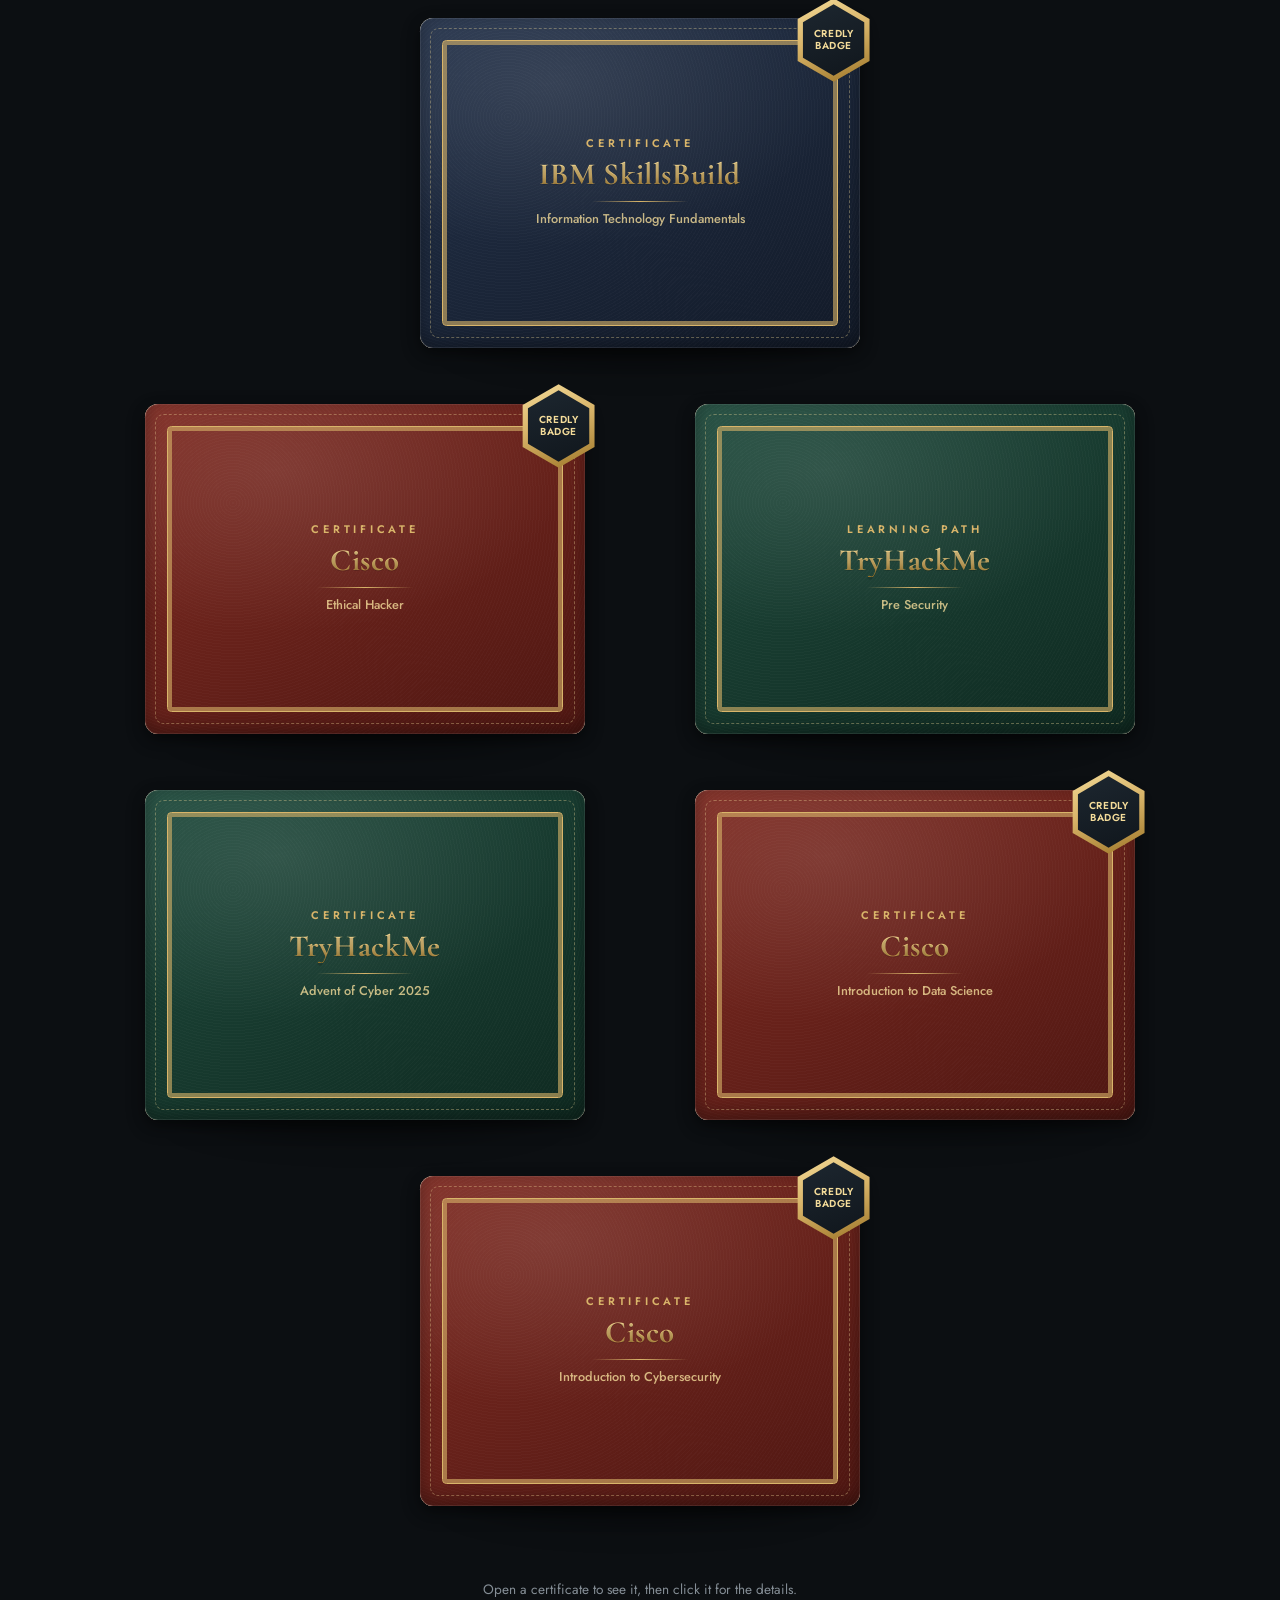
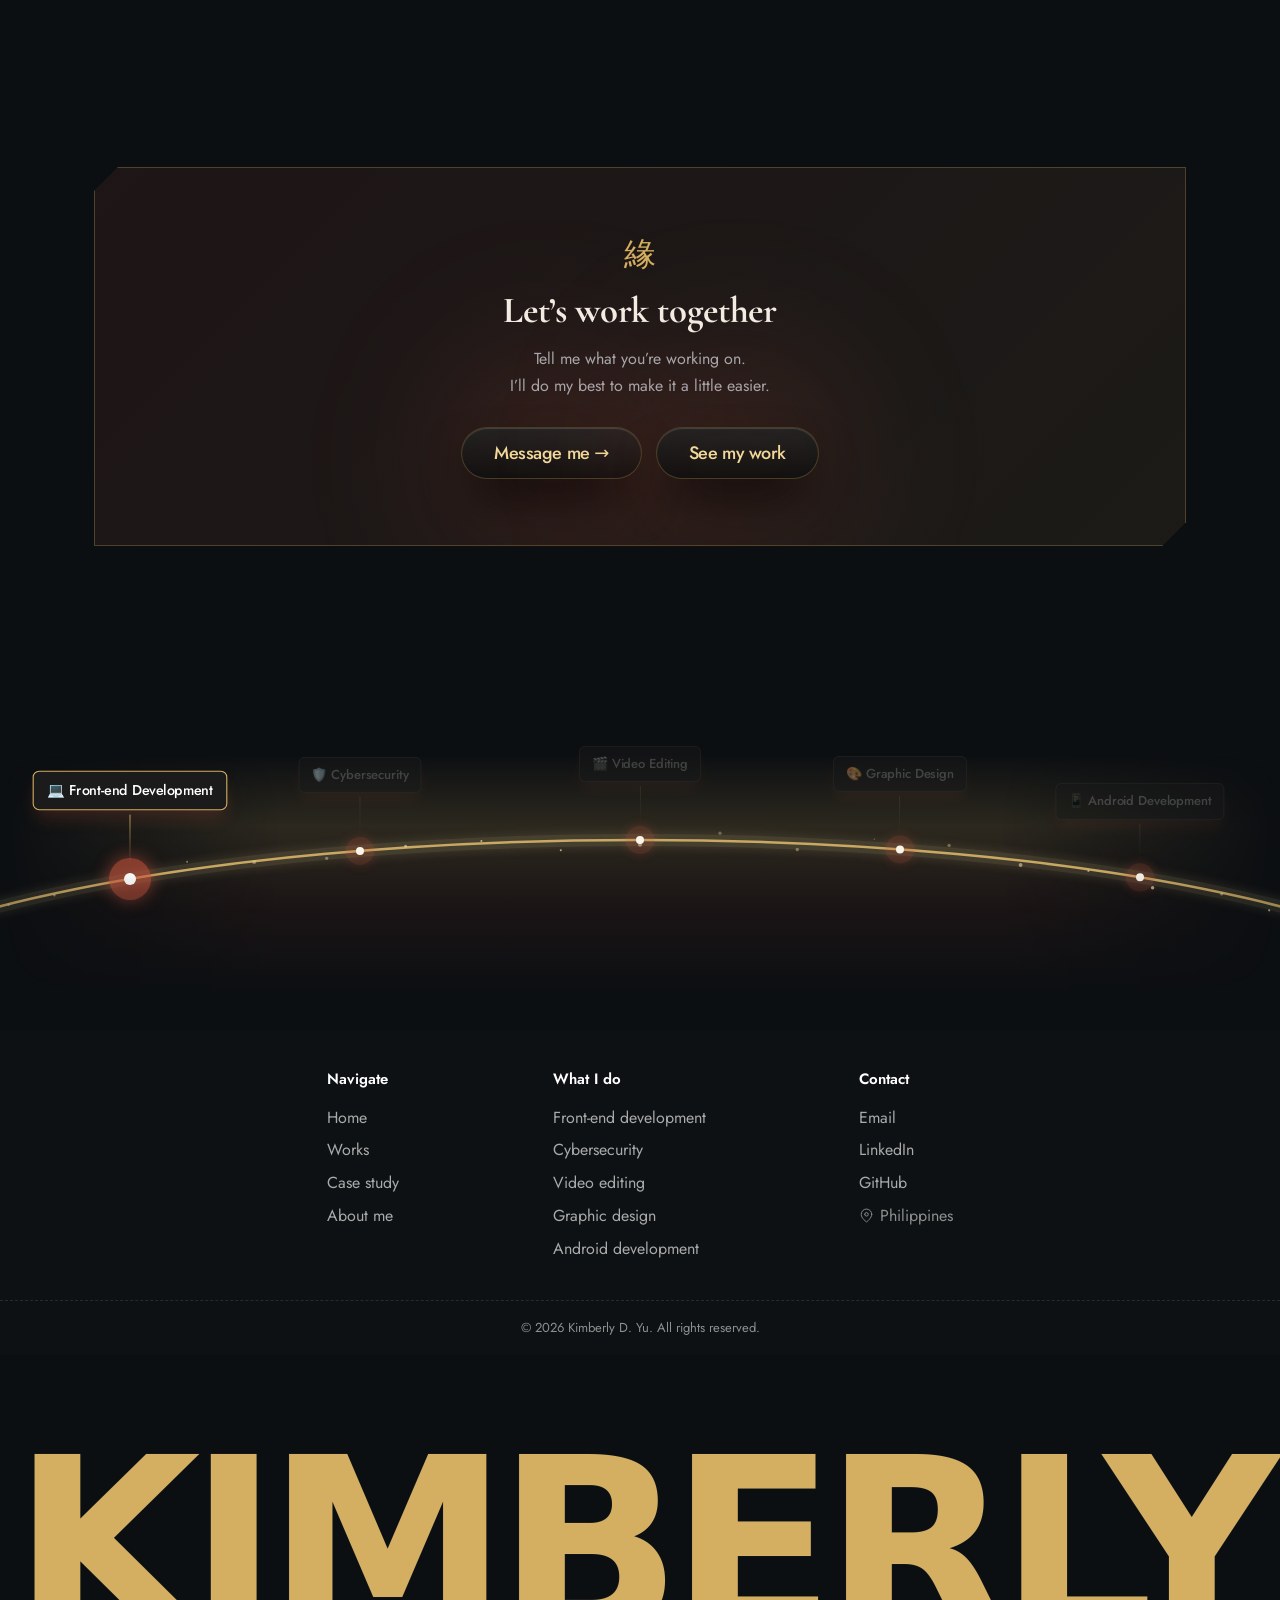
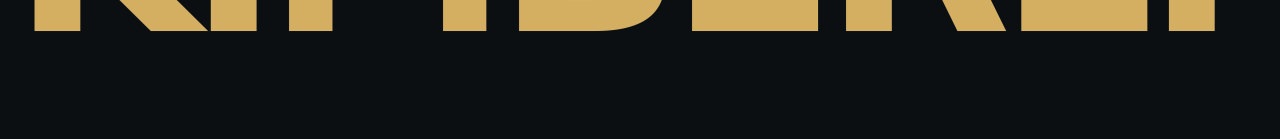
==== commit 7f12a38c: "PHINMA Connect: no GitHub link; portfolio project image retaken from the current site Co-Authored-By" ====
--- a/about.html
+++ b/about.html
@@ -20,12 +20,12 @@
   <!-- fonts load without holding up the first paint -->
   <link rel="preload" as="style" href="https://fonts.googleapis.com/css2?family=Cormorant+Garamond:ital,wght@0,500;0,600;0,700;1,500;1,600&family=Jost:wght@400;500;600;700&family=Ma+Shan+Zheng&family=Kaushan+Script&display=swap" onload="this.onload=null;this.rel='stylesheet'" />
   <noscript><link rel="stylesheet" href="https://fonts.googleapis.com/css2?family=Cormorant+Garamond:ital,wght@0,500;0,600;0,700;1,500;1,600&family=Jost:wght@400;500;600;700&family=Ma+Shan+Zheng&family=Kaushan+Script&display=swap" /></noscript>
-  <link rel="stylesheet" href="site-footer.css?v=20261121r" />
-  <link rel="stylesheet" href="site-motion.css?v=20261121r" />
-  <link rel="stylesheet" href="site-buttons.css?v=20261121r" />
-  <link rel="stylesheet" href="site-cursor.css?v=20261121r" />
-  <link rel="stylesheet" href="site-showcase.css?v=20261121r" />
-  <link rel="stylesheet" href="site-certs.css?v=20261121r" />
+  <link rel="stylesheet" href="site-footer.css?v=20261121s" />
+  <link rel="stylesheet" href="site-motion.css?v=20261121s" />
+  <link rel="stylesheet" href="site-buttons.css?v=20261121s" />
+  <link rel="stylesheet" href="site-cursor.css?v=20261121s" />
+  <link rel="stylesheet" href="site-showcase.css?v=20261121s" />
+  <link rel="stylesheet" href="site-certs.css?v=20261121s" />
   <style>
     :root {
       --ink: #0c0f12; --ink-2: #12171c; --surface: #171d23; --surface-2: #1c242b;
@@ -535,11 +535,11 @@
       <span><a href="index.html#contact">Contact</a> · <a href="https://linkedin.com/in/kimberly-d-yu">LinkedIn</a> · <a href="https://github.com/xiuhuazure">GitHub</a></span>
     </div></div>
   </footer>
-  <script src="site-footer.js?v=20261121r"></script>
-  <script src="site-motion.js?v=20261121r"></script>
-  <script src="site-buttons.js?v=20261121r"></script>
-  <script src="site-showcase.js?v=20261121r"></script>
-  <script src="site-certs.js?v=20261121r"></script>
+  <script src="site-footer.js?v=20261121s"></script>
+  <script src="site-motion.js?v=20261121s"></script>
+  <script src="site-buttons.js?v=20261121s"></script>
+  <script src="site-showcase.js?v=20261121s"></script>
+  <script src="site-certs.js?v=20261121s"></script>
 
   <script>
     const toggle = document.getElementById('navToggle');
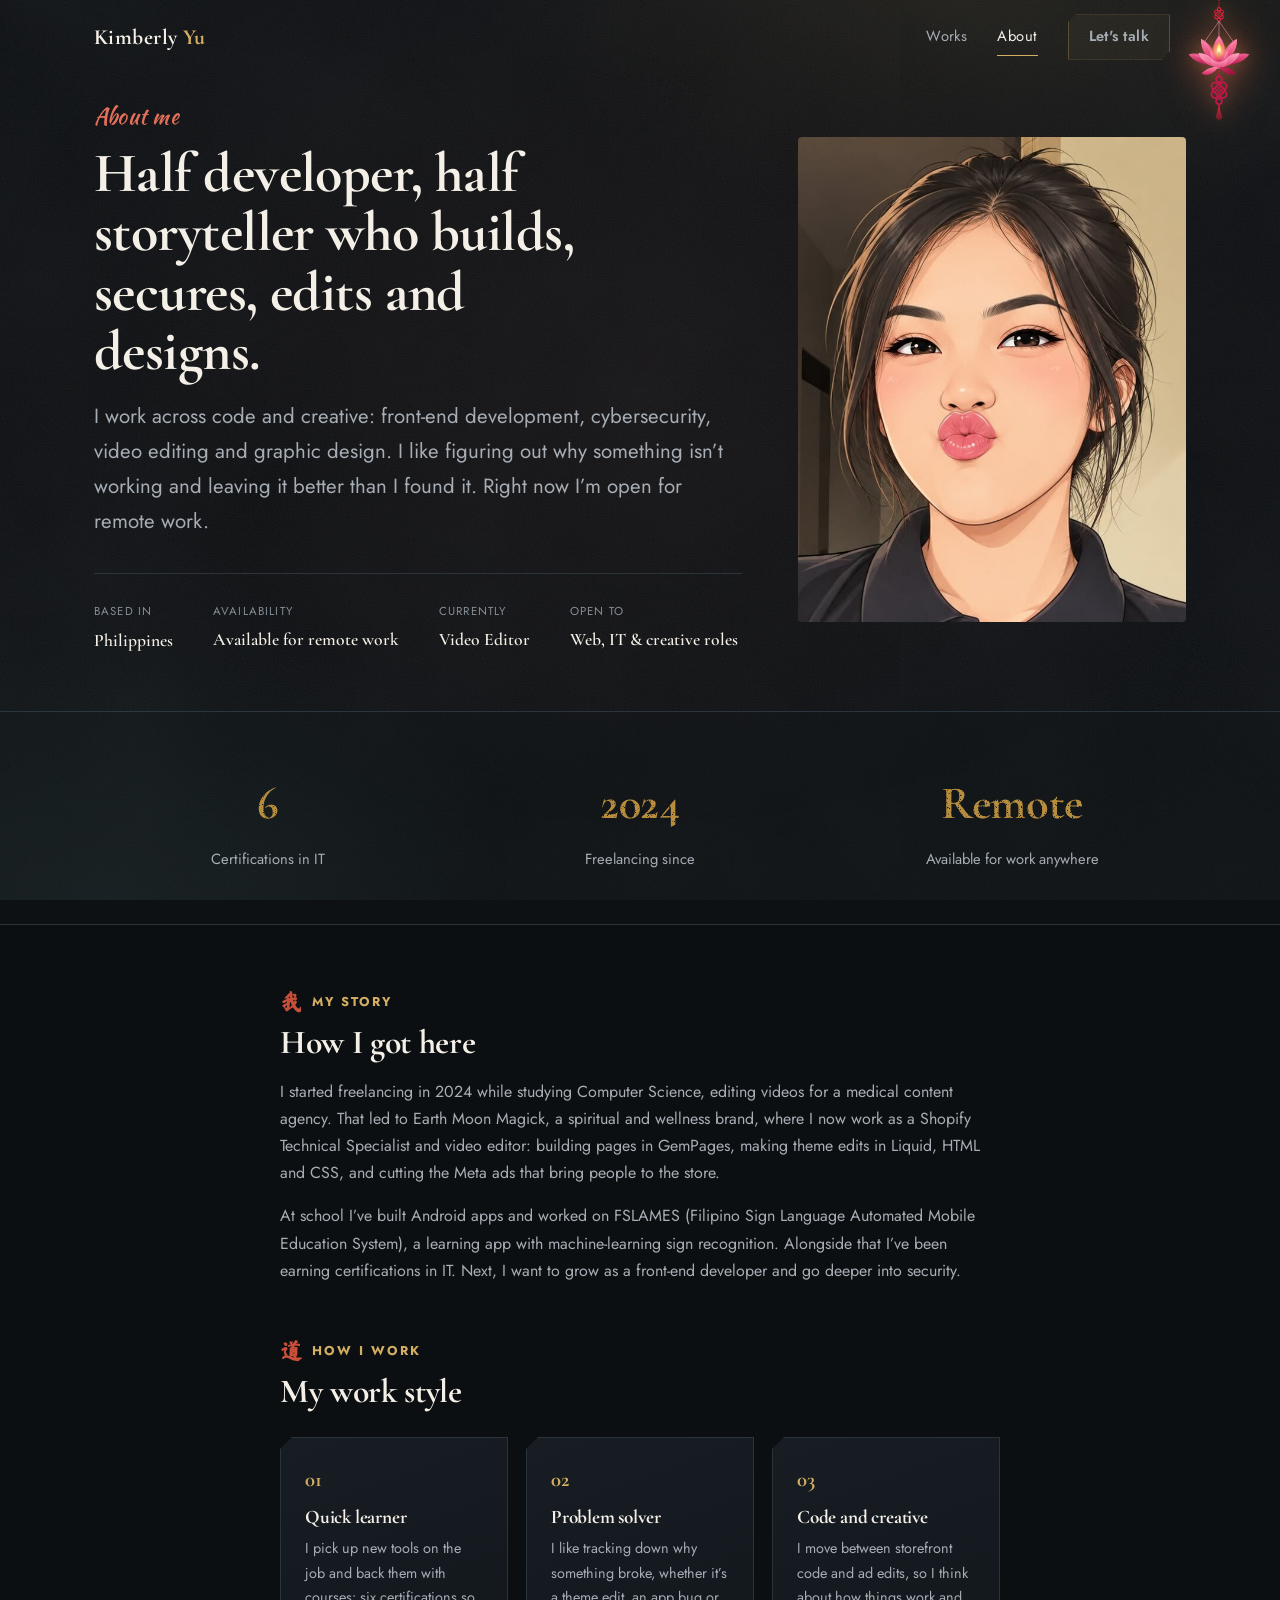
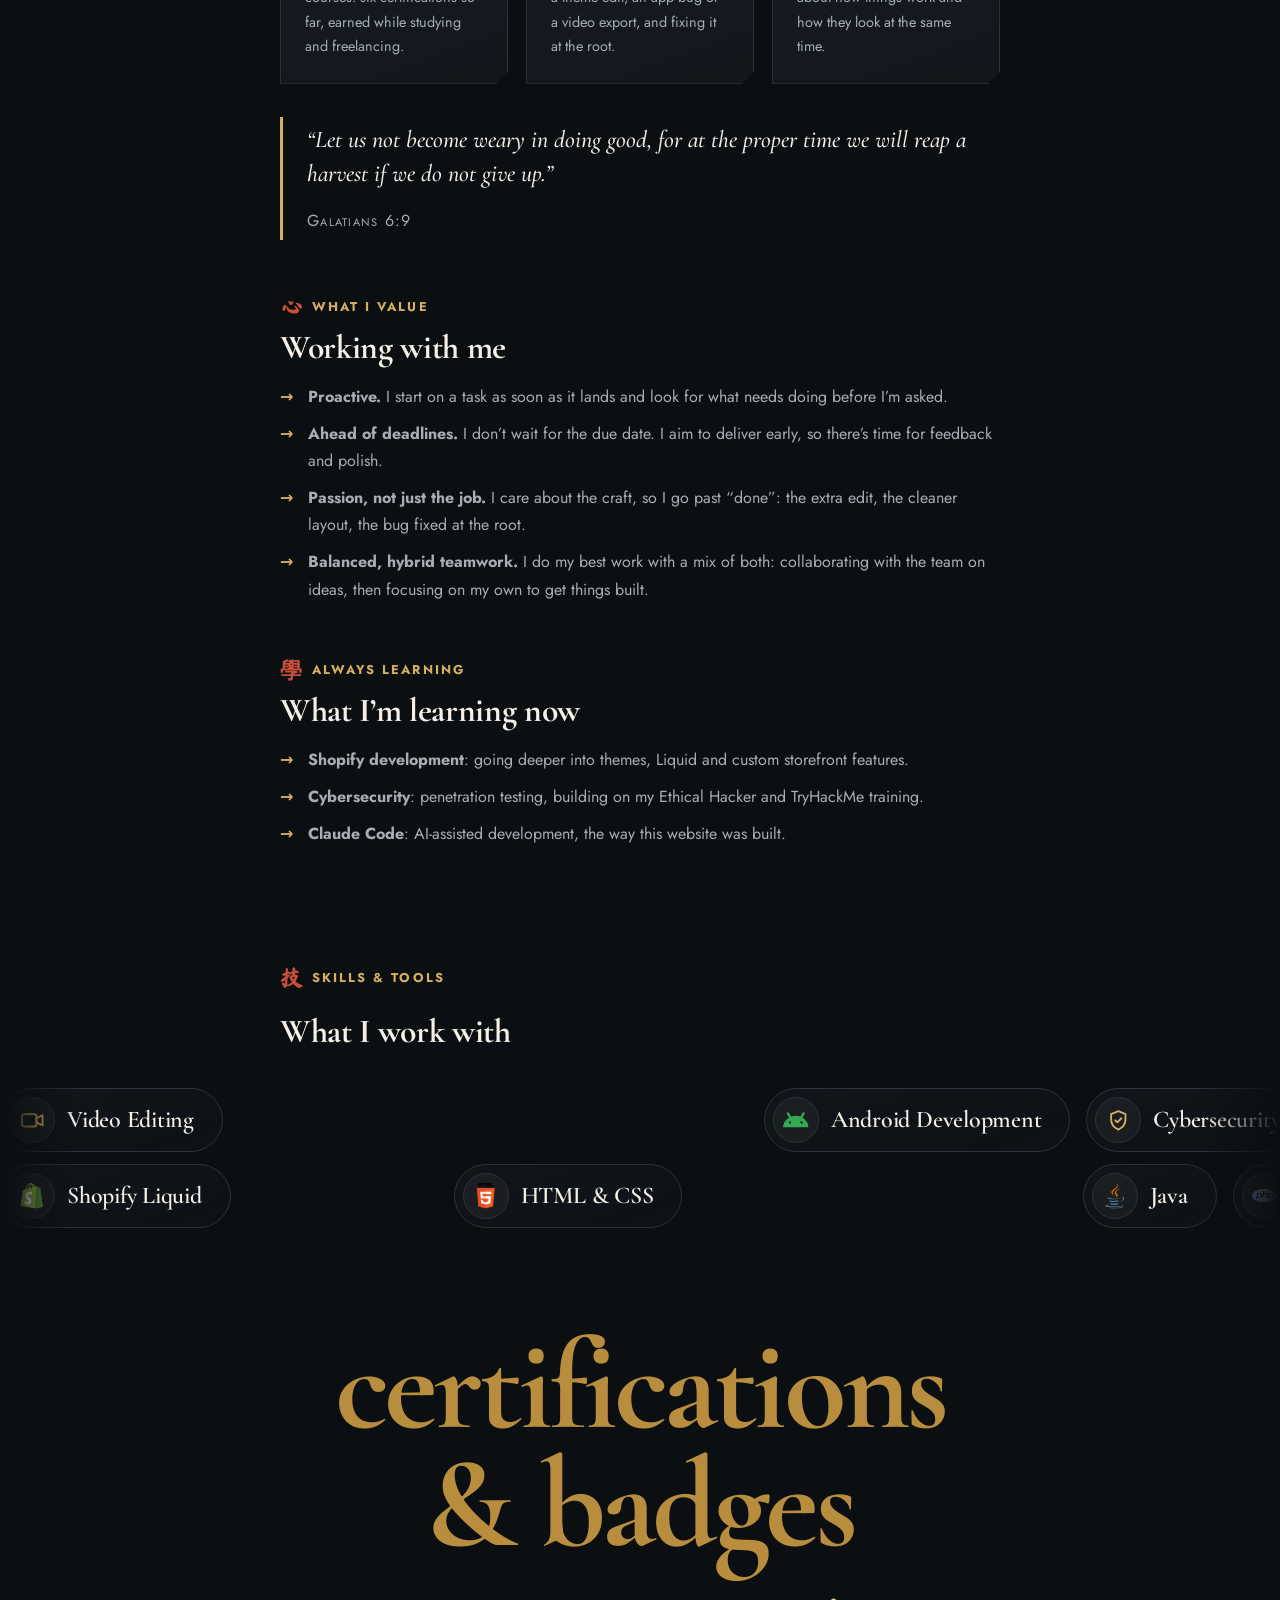
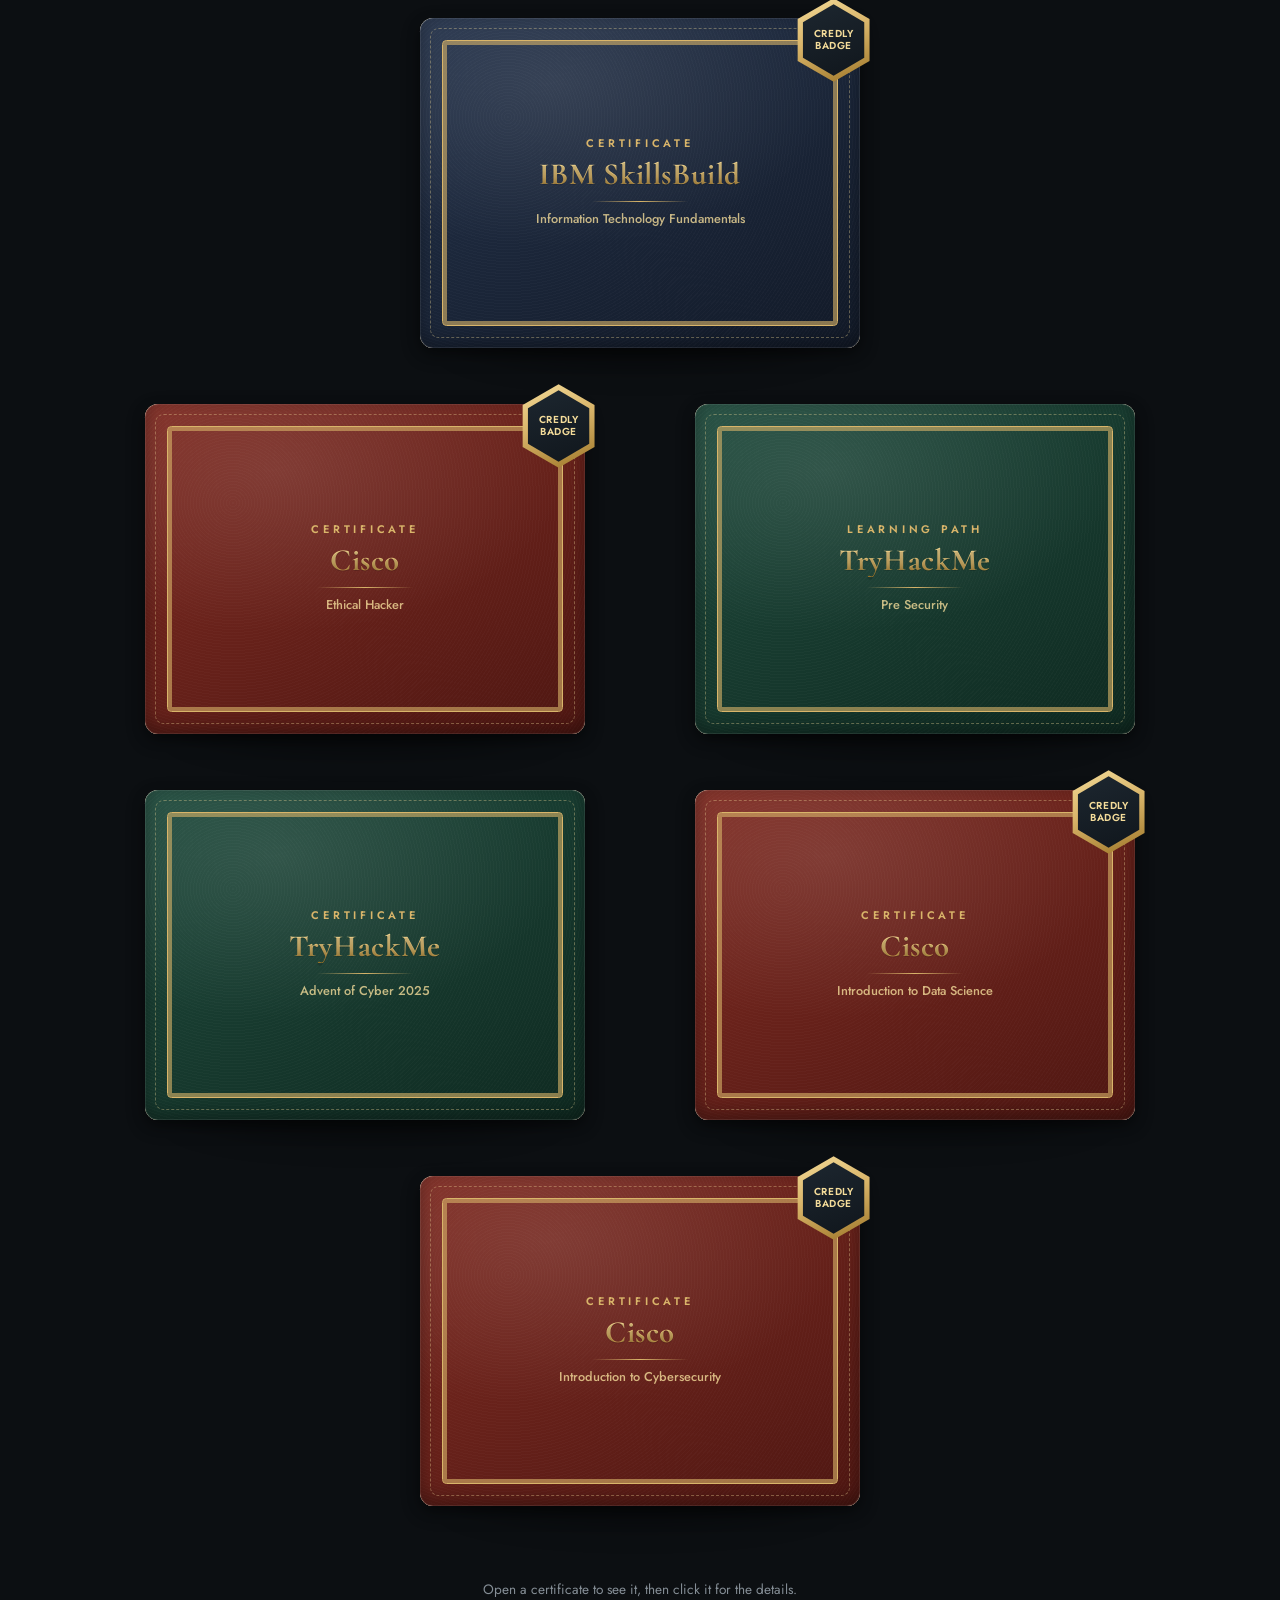
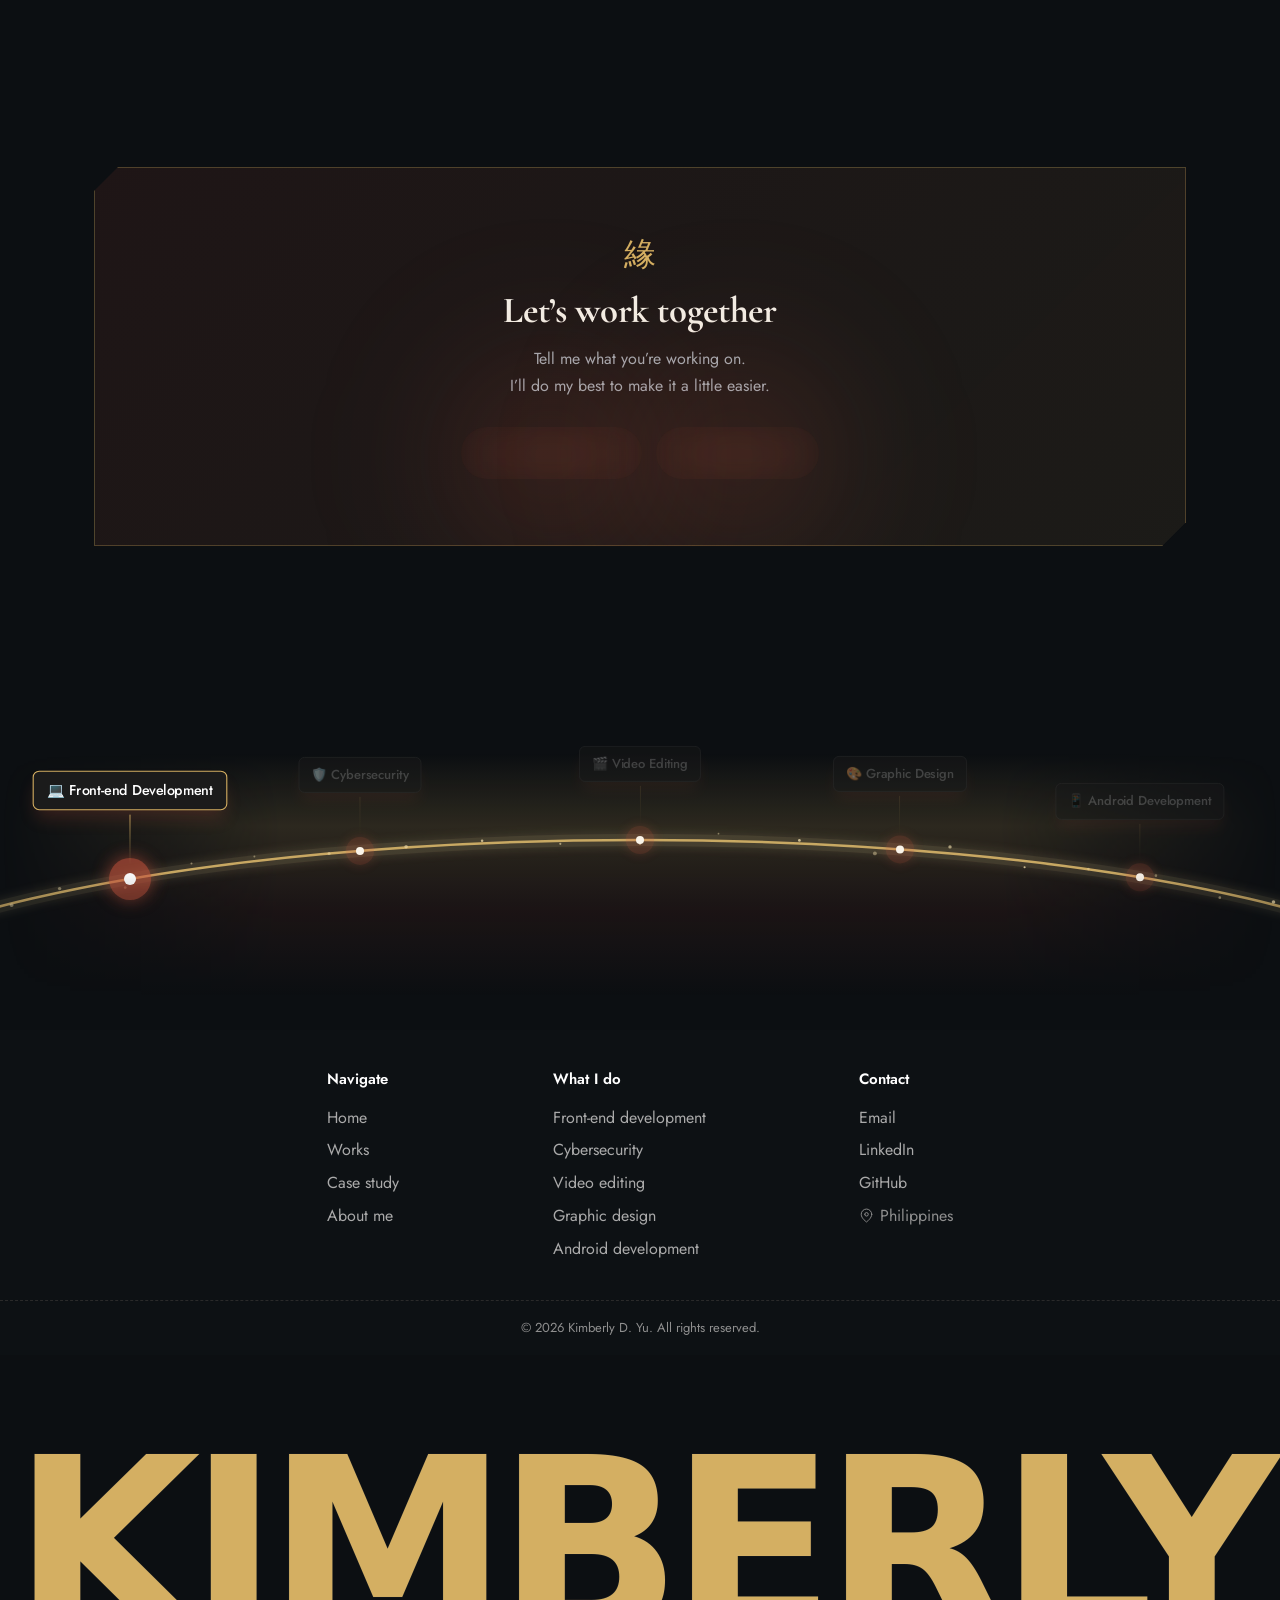
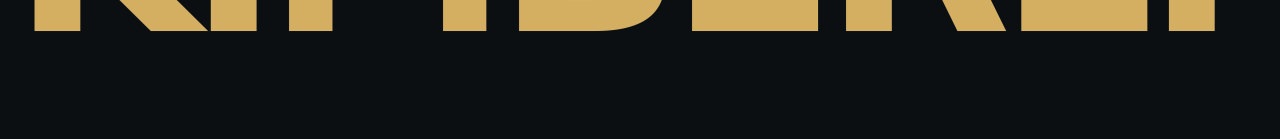
==== commit 86b03fad: "Portfolio project image in dark mode Co-Authored-By: Claude Opus 5.5 <noreply@anthropic.com> Claude-" ====
--- a/about.html
+++ b/about.html
@@ -20,12 +20,12 @@
   <!-- fonts load without holding up the first paint -->
   <link rel="preload" as="style" href="https://fonts.googleapis.com/css2?family=Cormorant+Garamond:ital,wght@0,500;0,600;0,700;1,500;1,600&family=Jost:wght@400;500;600;700&family=Ma+Shan+Zheng&family=Kaushan+Script&display=swap" onload="this.onload=null;this.rel='stylesheet'" />
   <noscript><link rel="stylesheet" href="https://fonts.googleapis.com/css2?family=Cormorant+Garamond:ital,wght@0,500;0,600;0,700;1,500;1,600&family=Jost:wght@400;500;600;700&family=Ma+Shan+Zheng&family=Kaushan+Script&display=swap" /></noscript>
-  <link rel="stylesheet" href="site-footer.css?v=20261121s" />
-  <link rel="stylesheet" href="site-motion.css?v=20261121s" />
-  <link rel="stylesheet" href="site-buttons.css?v=20261121s" />
-  <link rel="stylesheet" href="site-cursor.css?v=20261121s" />
-  <link rel="stylesheet" href="site-showcase.css?v=20261121s" />
-  <link rel="stylesheet" href="site-certs.css?v=20261121s" />
+  <link rel="stylesheet" href="site-footer.css?v=20261121t" />
+  <link rel="stylesheet" href="site-motion.css?v=20261121t" />
+  <link rel="stylesheet" href="site-buttons.css?v=20261121t" />
+  <link rel="stylesheet" href="site-cursor.css?v=20261121t" />
+  <link rel="stylesheet" href="site-showcase.css?v=20261121t" />
+  <link rel="stylesheet" href="site-certs.css?v=20261121t" />
   <style>
     :root {
       --ink: #0c0f12; --ink-2: #12171c; --surface: #171d23; --surface-2: #1c242b;
@@ -535,11 +535,11 @@
       <span><a href="index.html#contact">Contact</a> · <a href="https://linkedin.com/in/kimberly-d-yu">LinkedIn</a> · <a href="https://github.com/xiuhuazure">GitHub</a></span>
     </div></div>
   </footer>
-  <script src="site-footer.js?v=20261121s"></script>
-  <script src="site-motion.js?v=20261121s"></script>
-  <script src="site-buttons.js?v=20261121s"></script>
-  <script src="site-showcase.js?v=20261121s"></script>
-  <script src="site-certs.js?v=20261121s"></script>
+  <script src="site-footer.js?v=20261121t"></script>
+  <script src="site-motion.js?v=20261121t"></script>
+  <script src="site-buttons.js?v=20261121t"></script>
+  <script src="site-showcase.js?v=20261121t"></script>
+  <script src="site-certs.js?v=20261121t"></script>
 
   <script>
     const toggle = document.getElementById('navToggle');
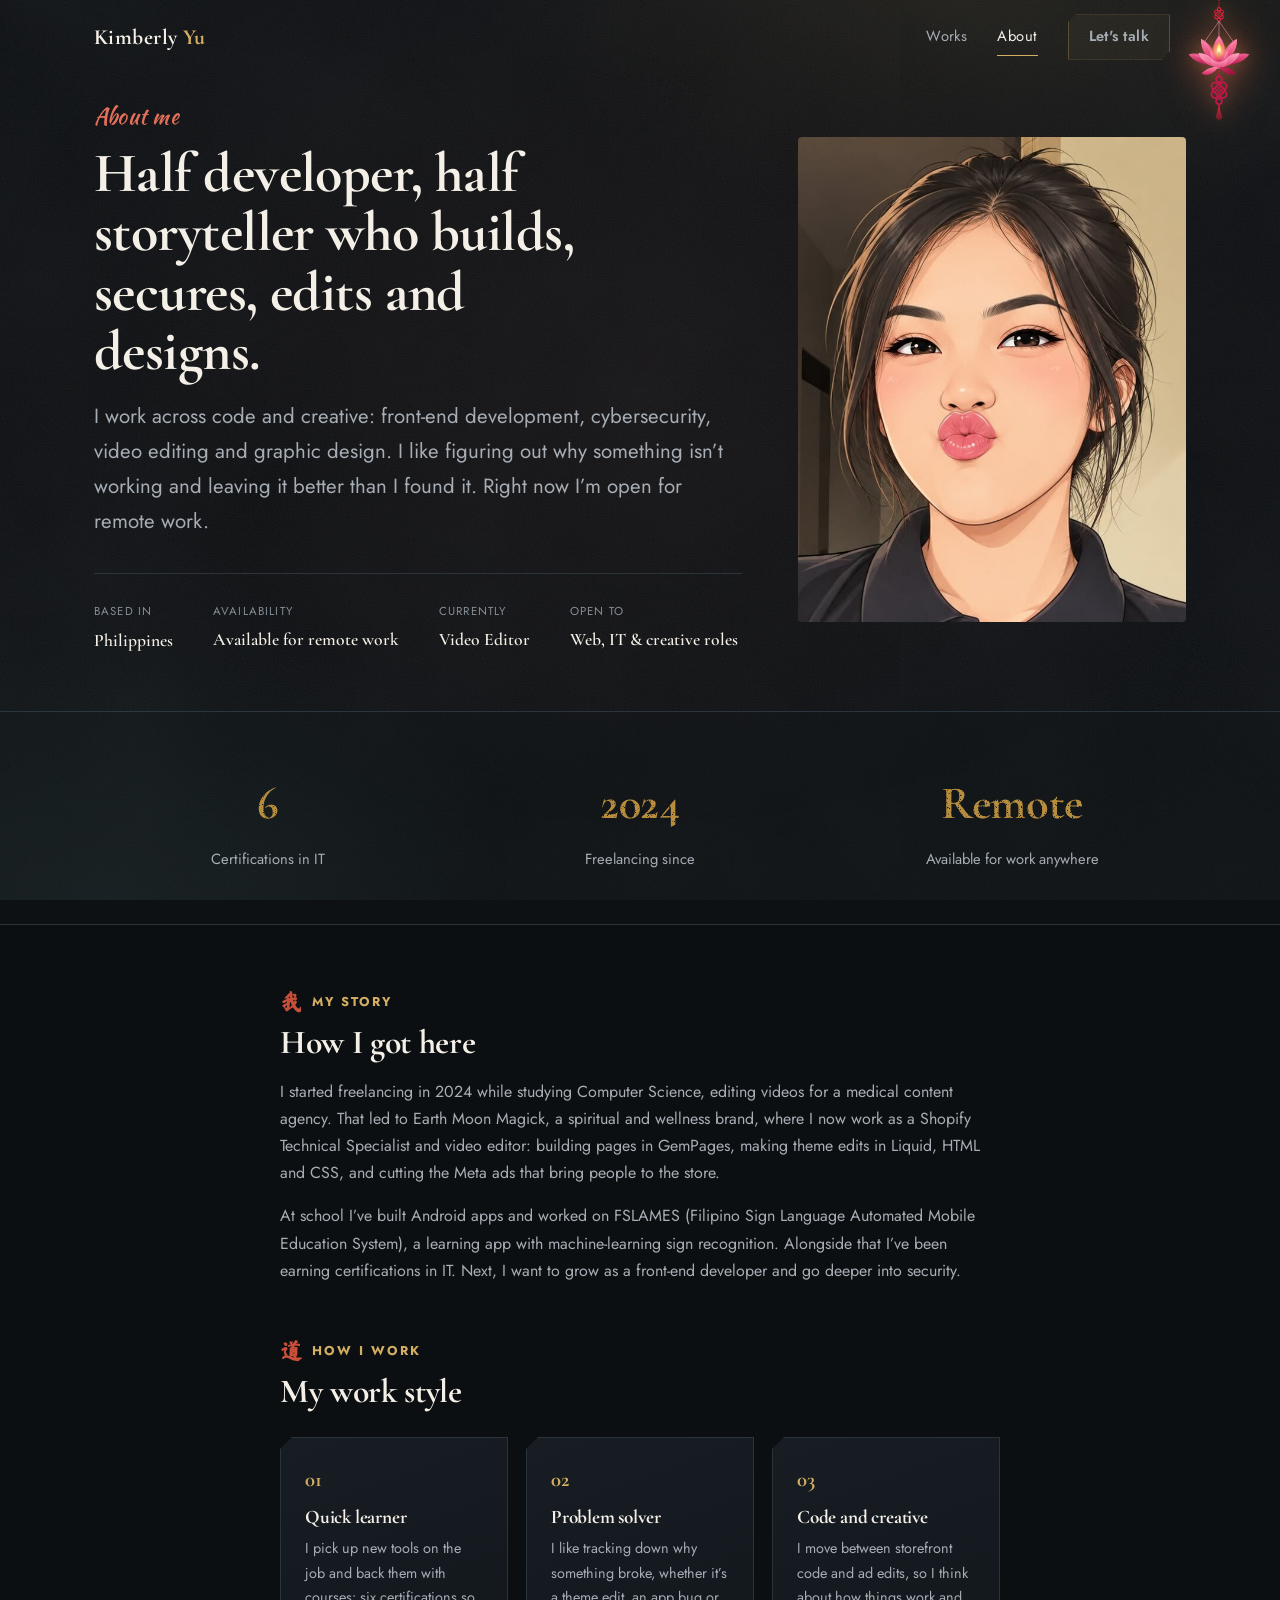
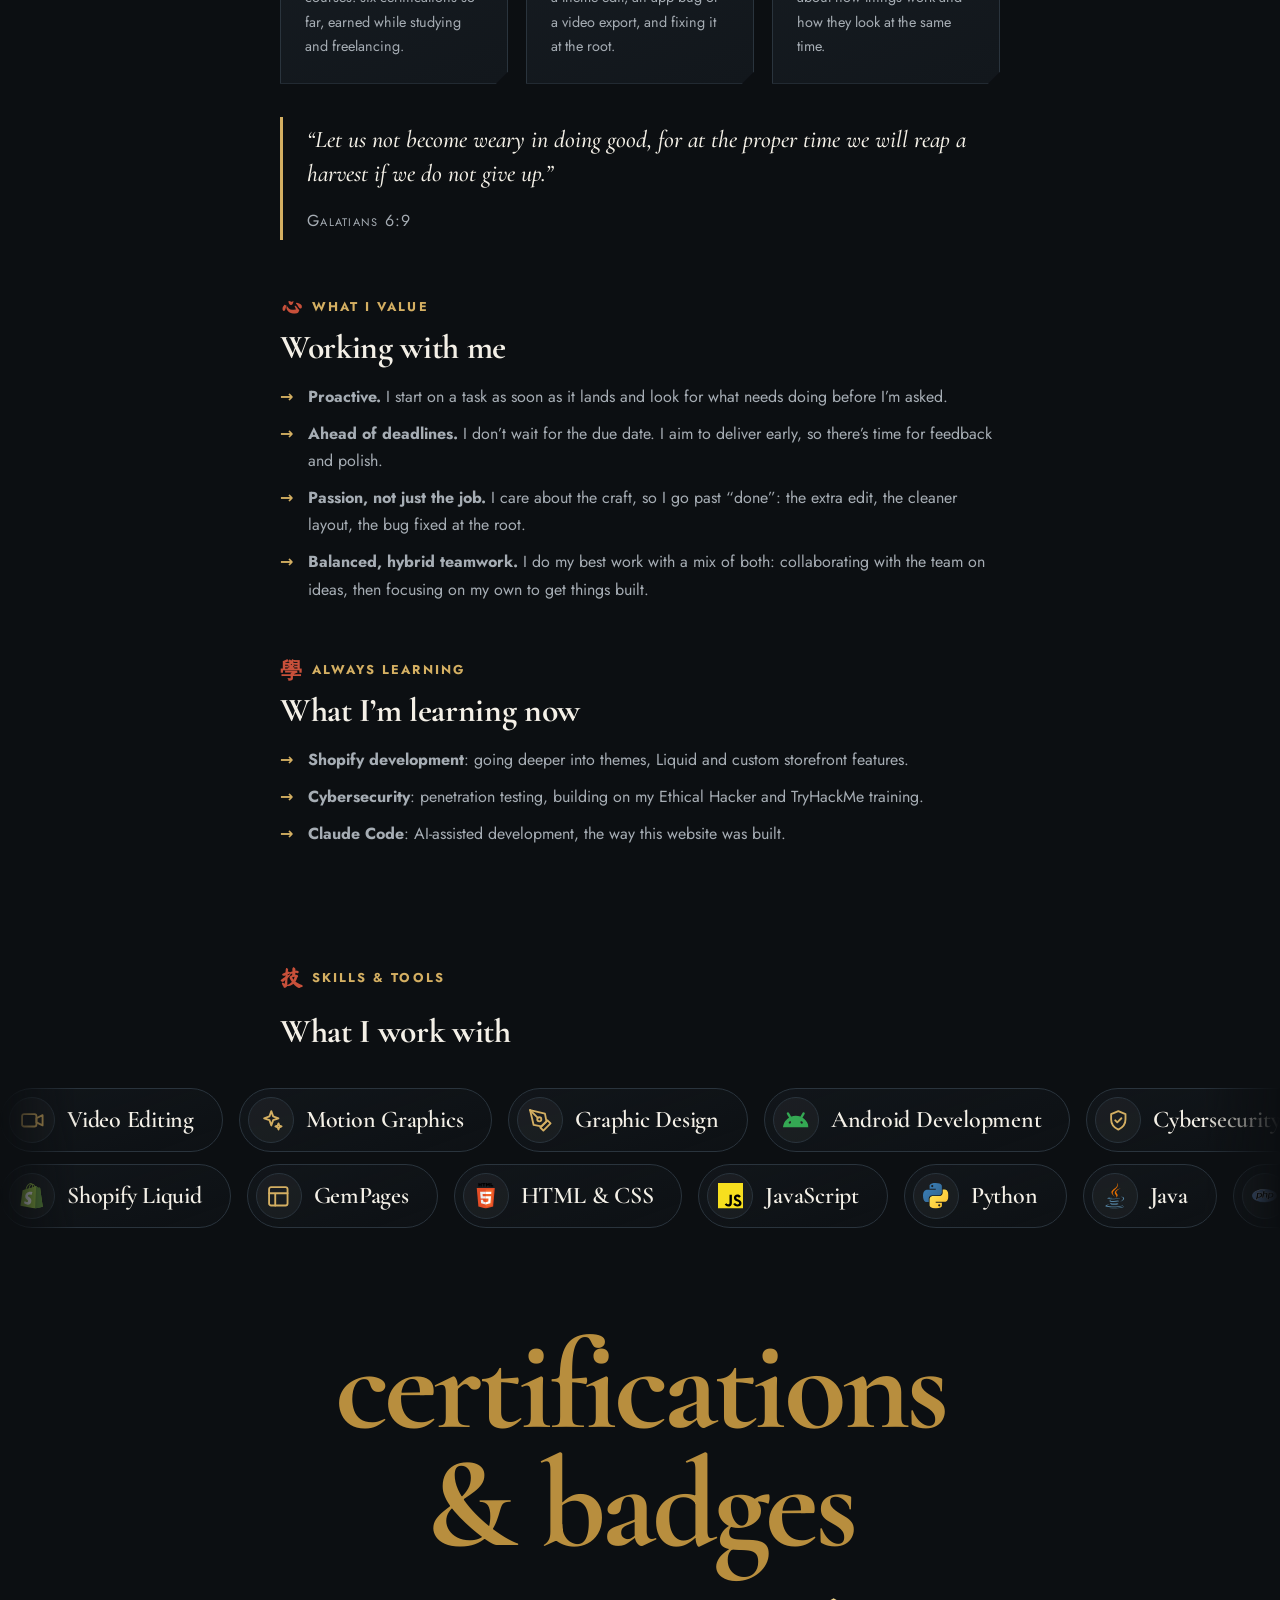
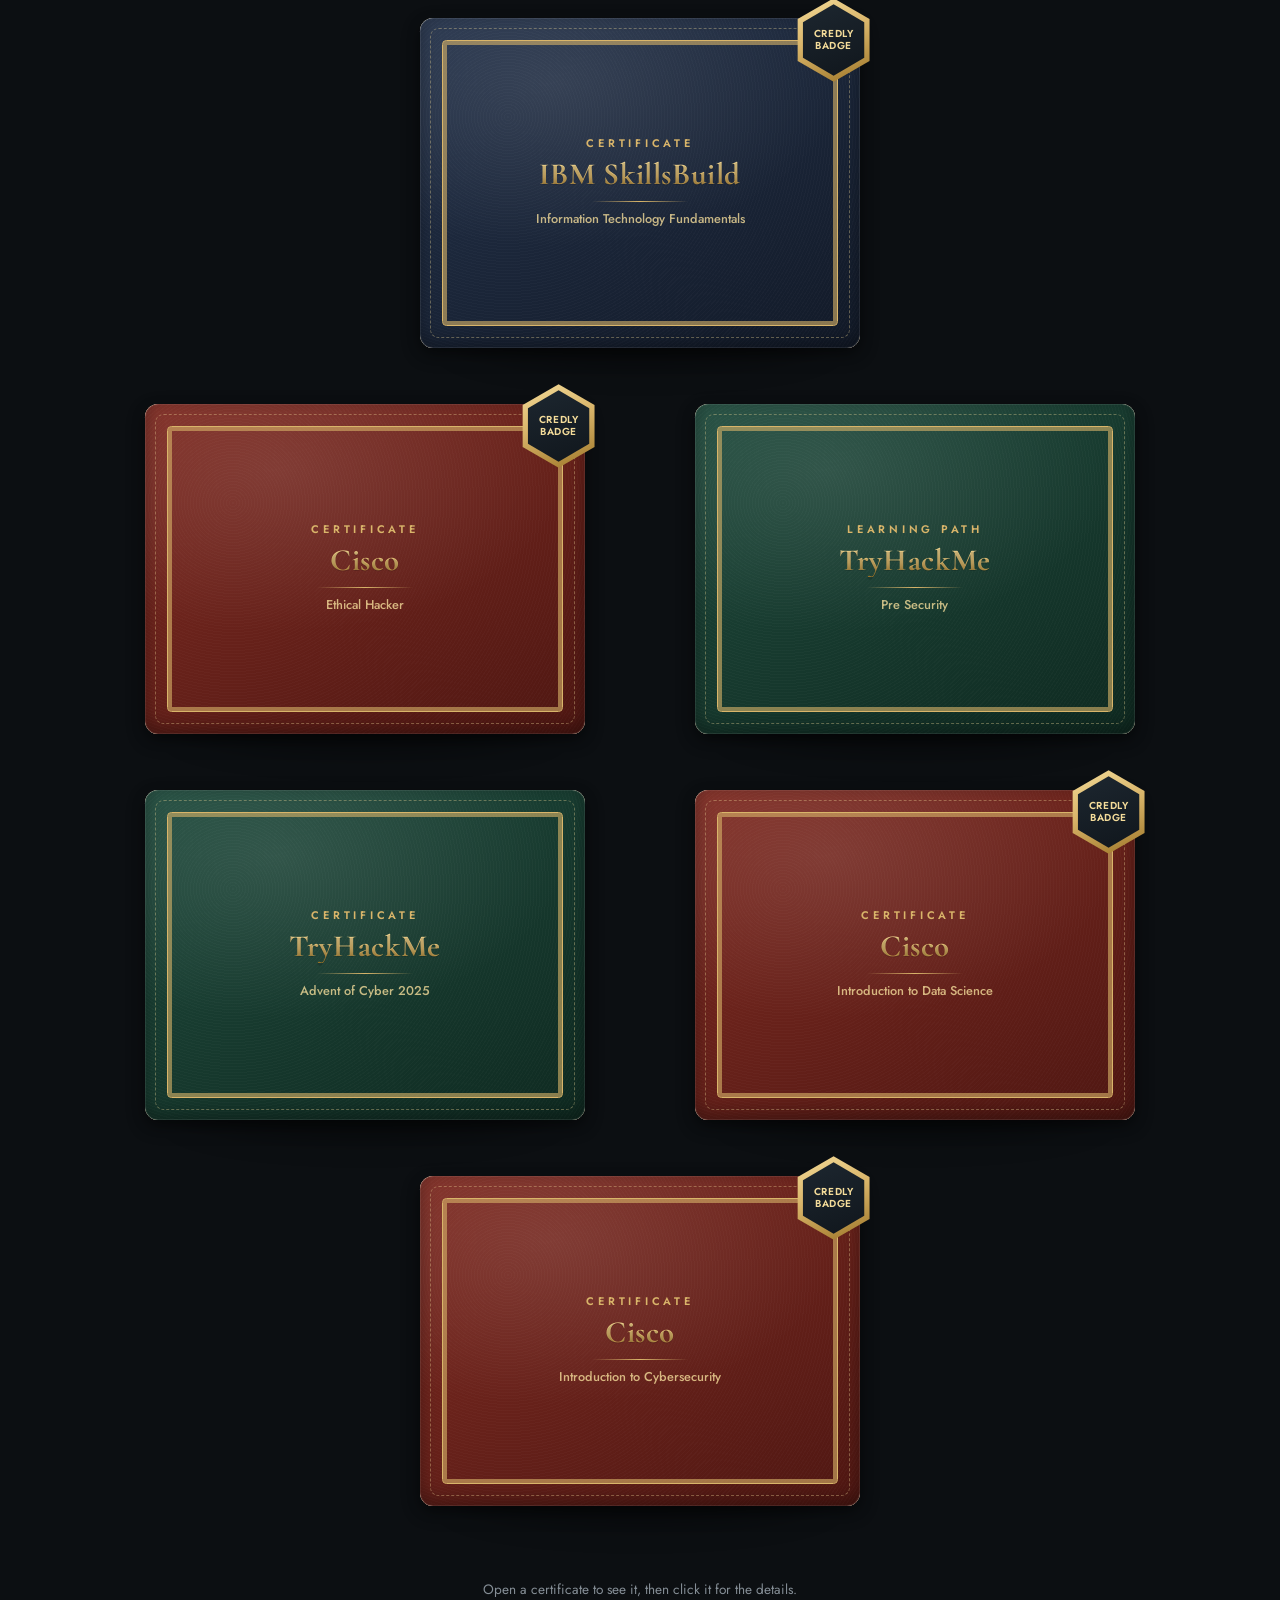
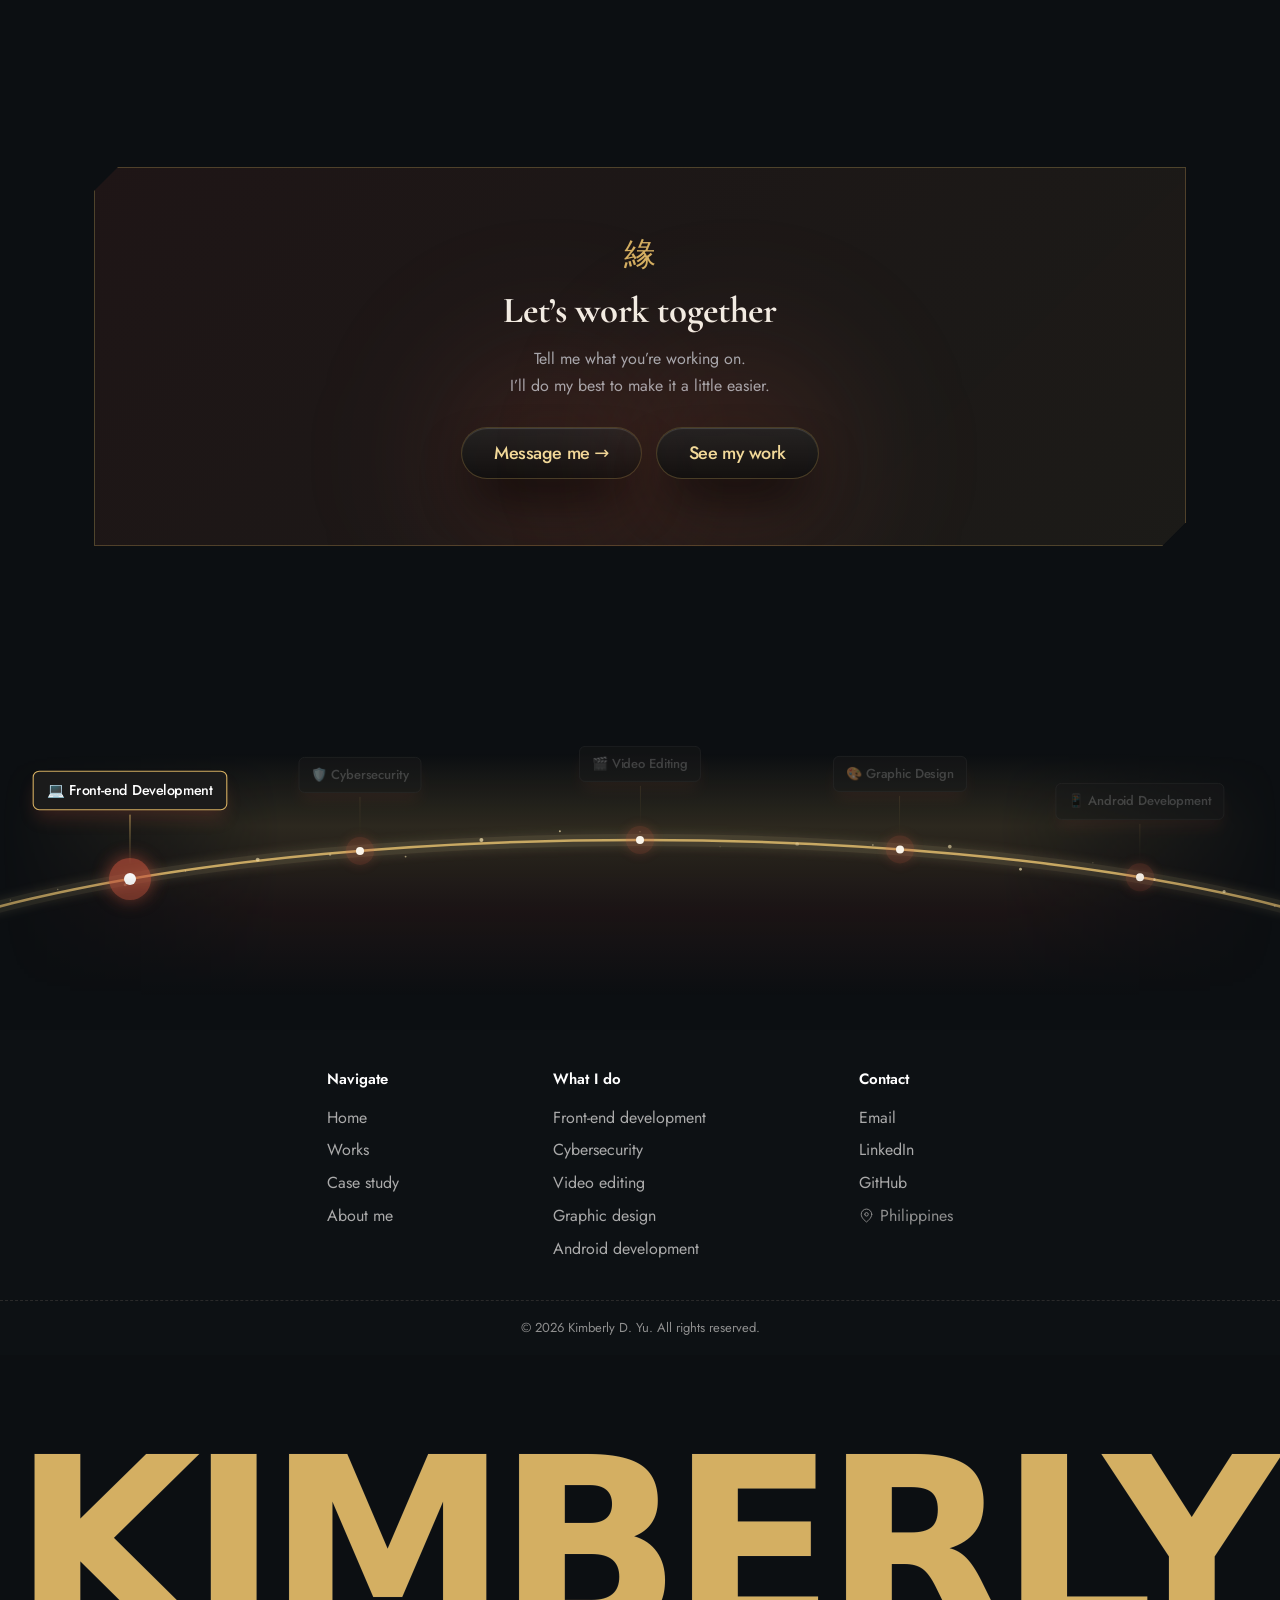
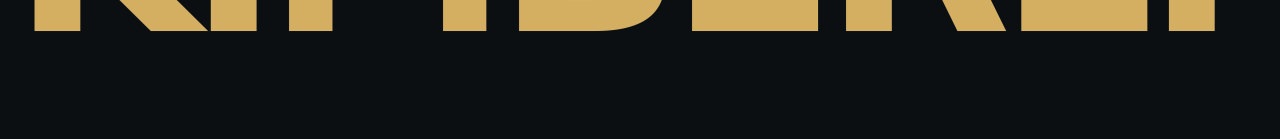
==== commit a6527a2a: "Portfolio project image follows the site theme (dark / light) Co-Authored-By: Claude Opus 5.5 <norep" ====
--- a/about.html
+++ b/about.html
@@ -20,12 +20,12 @@
   <!-- fonts load without holding up the first paint -->
   <link rel="preload" as="style" href="https://fonts.googleapis.com/css2?family=Cormorant+Garamond:ital,wght@0,500;0,600;0,700;1,500;1,600&family=Jost:wght@400;500;600;700&family=Ma+Shan+Zheng&family=Kaushan+Script&display=swap" onload="this.onload=null;this.rel='stylesheet'" />
   <noscript><link rel="stylesheet" href="https://fonts.googleapis.com/css2?family=Cormorant+Garamond:ital,wght@0,500;0,600;0,700;1,500;1,600&family=Jost:wght@400;500;600;700&family=Ma+Shan+Zheng&family=Kaushan+Script&display=swap" /></noscript>
-  <link rel="stylesheet" href="site-footer.css?v=20261121t" />
-  <link rel="stylesheet" href="site-motion.css?v=20261121t" />
-  <link rel="stylesheet" href="site-buttons.css?v=20261121t" />
-  <link rel="stylesheet" href="site-cursor.css?v=20261121t" />
-  <link rel="stylesheet" href="site-showcase.css?v=20261121t" />
-  <link rel="stylesheet" href="site-certs.css?v=20261121t" />
+  <link rel="stylesheet" href="site-footer.css?v=20261121u" />
+  <link rel="stylesheet" href="site-motion.css?v=20261121u" />
+  <link rel="stylesheet" href="site-buttons.css?v=20261121u" />
+  <link rel="stylesheet" href="site-cursor.css?v=20261121u" />
+  <link rel="stylesheet" href="site-showcase.css?v=20261121u" />
+  <link rel="stylesheet" href="site-certs.css?v=20261121u" />
   <style>
     :root {
       --ink: #0c0f12; --ink-2: #12171c; --surface: #171d23; --surface-2: #1c242b;
@@ -535,11 +535,11 @@
       <span><a href="index.html#contact">Contact</a> · <a href="https://linkedin.com/in/kimberly-d-yu">LinkedIn</a> · <a href="https://github.com/xiuhuazure">GitHub</a></span>
     </div></div>
   </footer>
-  <script src="site-footer.js?v=20261121t"></script>
-  <script src="site-motion.js?v=20261121t"></script>
-  <script src="site-buttons.js?v=20261121t"></script>
-  <script src="site-showcase.js?v=20261121t"></script>
-  <script src="site-certs.js?v=20261121t"></script>
+  <script src="site-footer.js?v=20261121u"></script>
+  <script src="site-motion.js?v=20261121u"></script>
+  <script src="site-buttons.js?v=20261121u"></script>
+  <script src="site-showcase.js?v=20261121u"></script>
+  <script src="site-certs.js?v=20261121u"></script>
 
   <script>
     const toggle = document.getElementById('navToggle');
--- a/site-showcase.css
+++ b/site-showcase.css
@@ -443,6 +443,7 @@
 }
 @media (prefers-reduced-motion: reduce) { .pd .pd-in { animation: none; } }
 .pf-thumb img.only-dark, .pf-thumb img.only-light { object-position: 50% 45%; } /* show the middle phone */
+.pf-file[data-project="portfolio"] .pf-thumb img { object-position: 50% 50%; }
 
 /* Featured work 03 (graphic design): show each square design whole, as large as its slot allows */
 .fw-p3 .fw-media { background: none; display: flex; align-items: center; justify-content: center; }
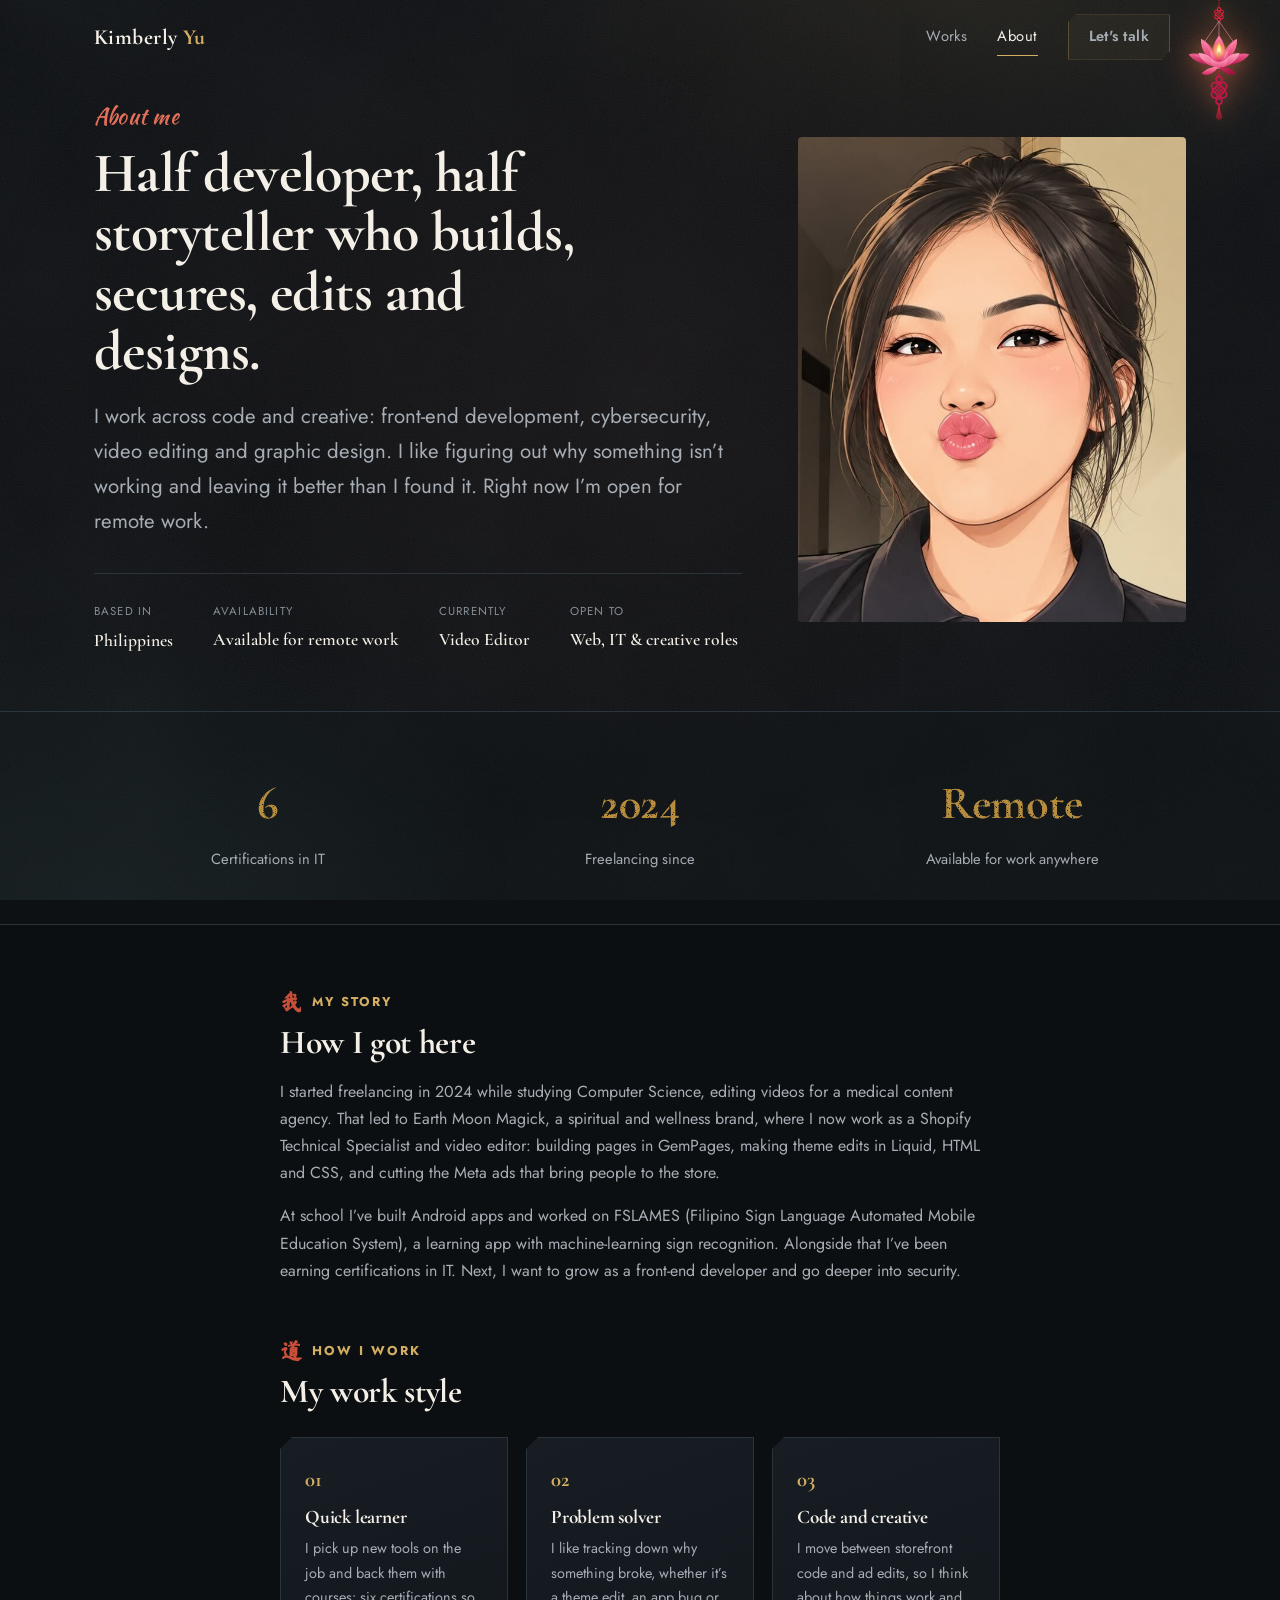
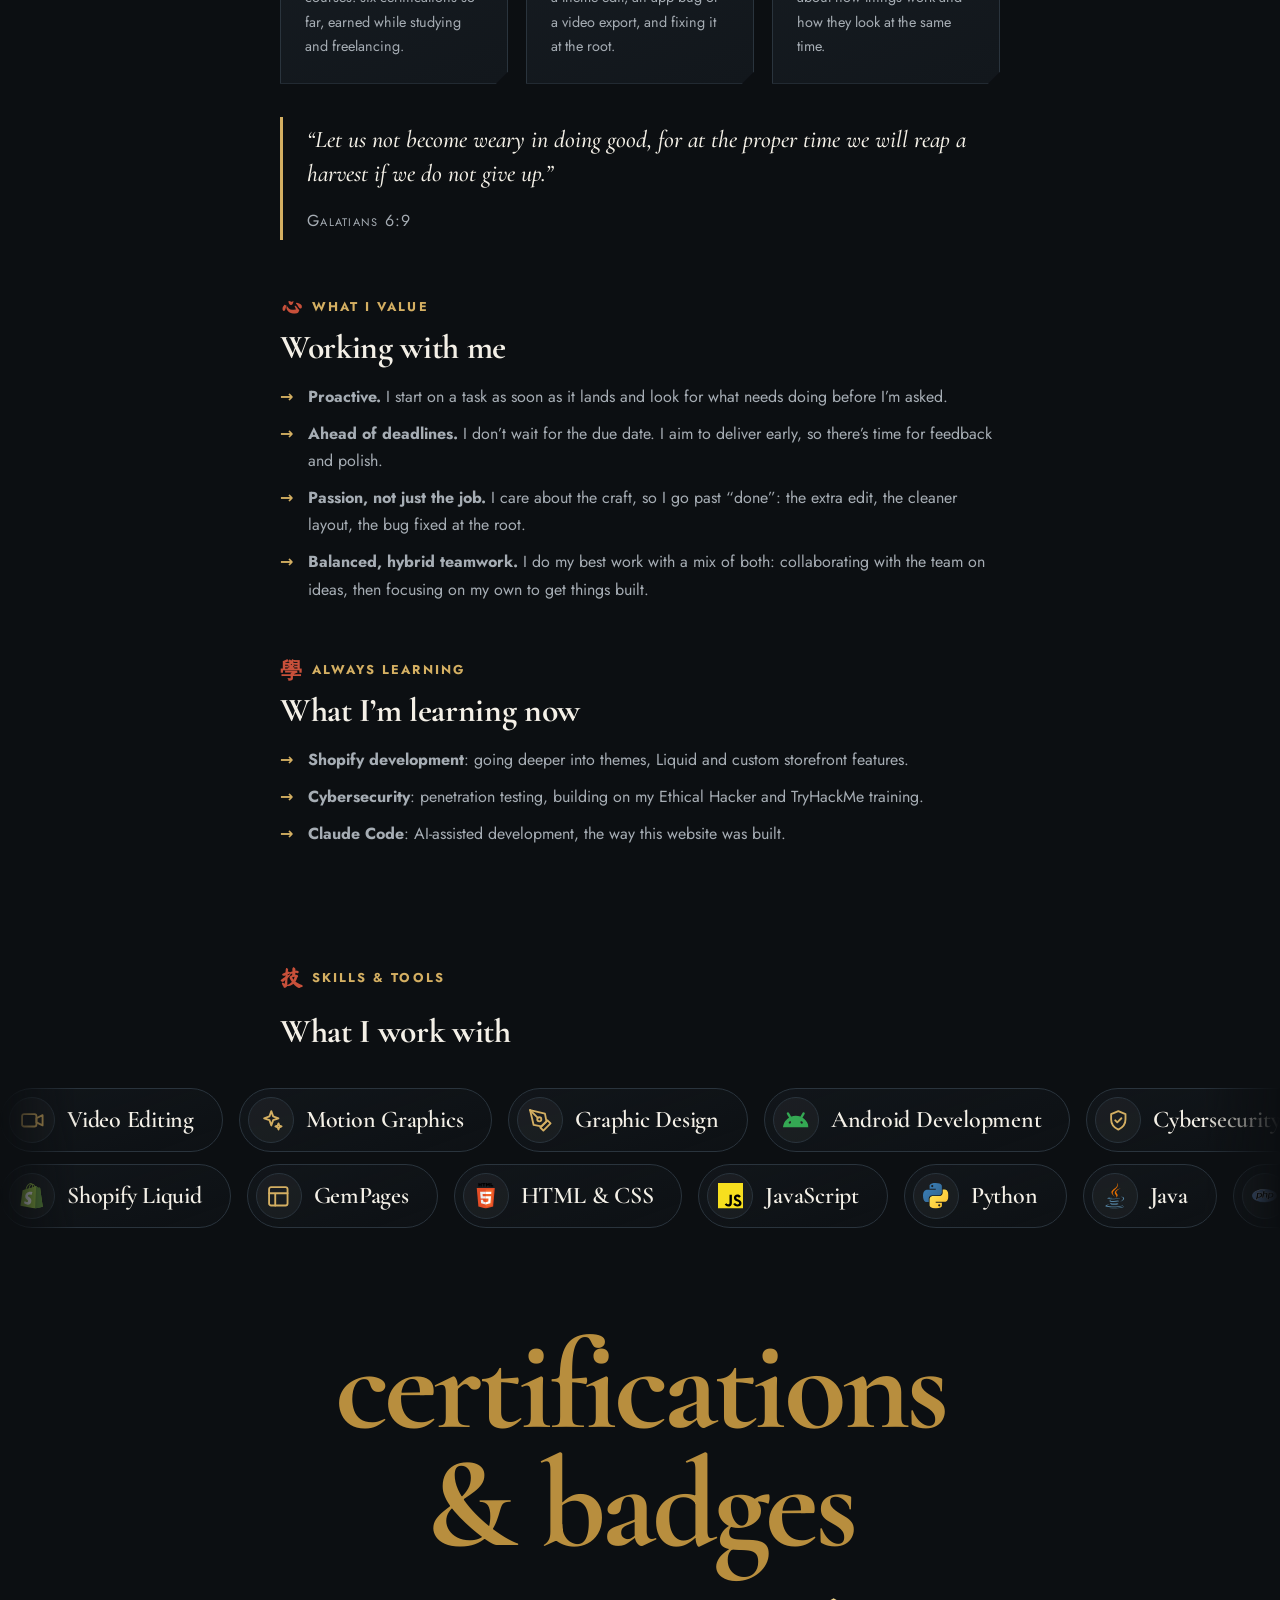
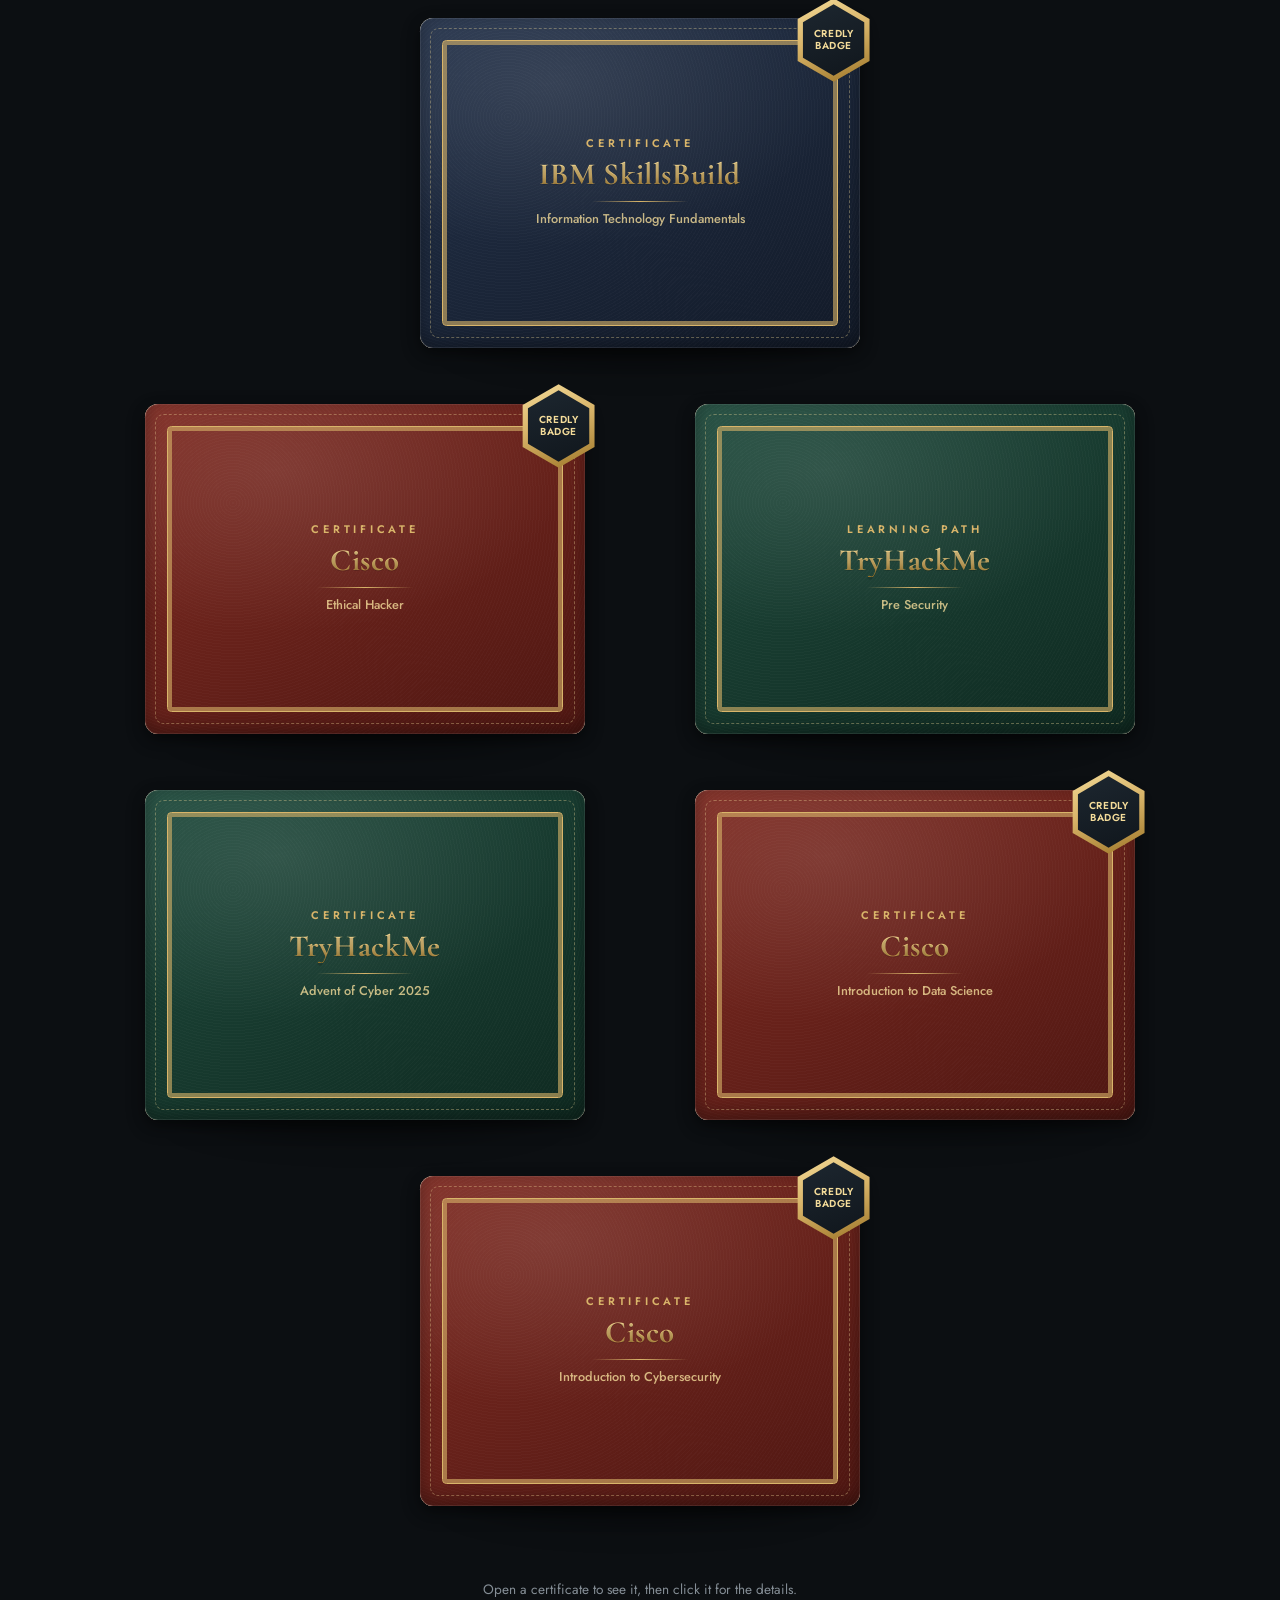
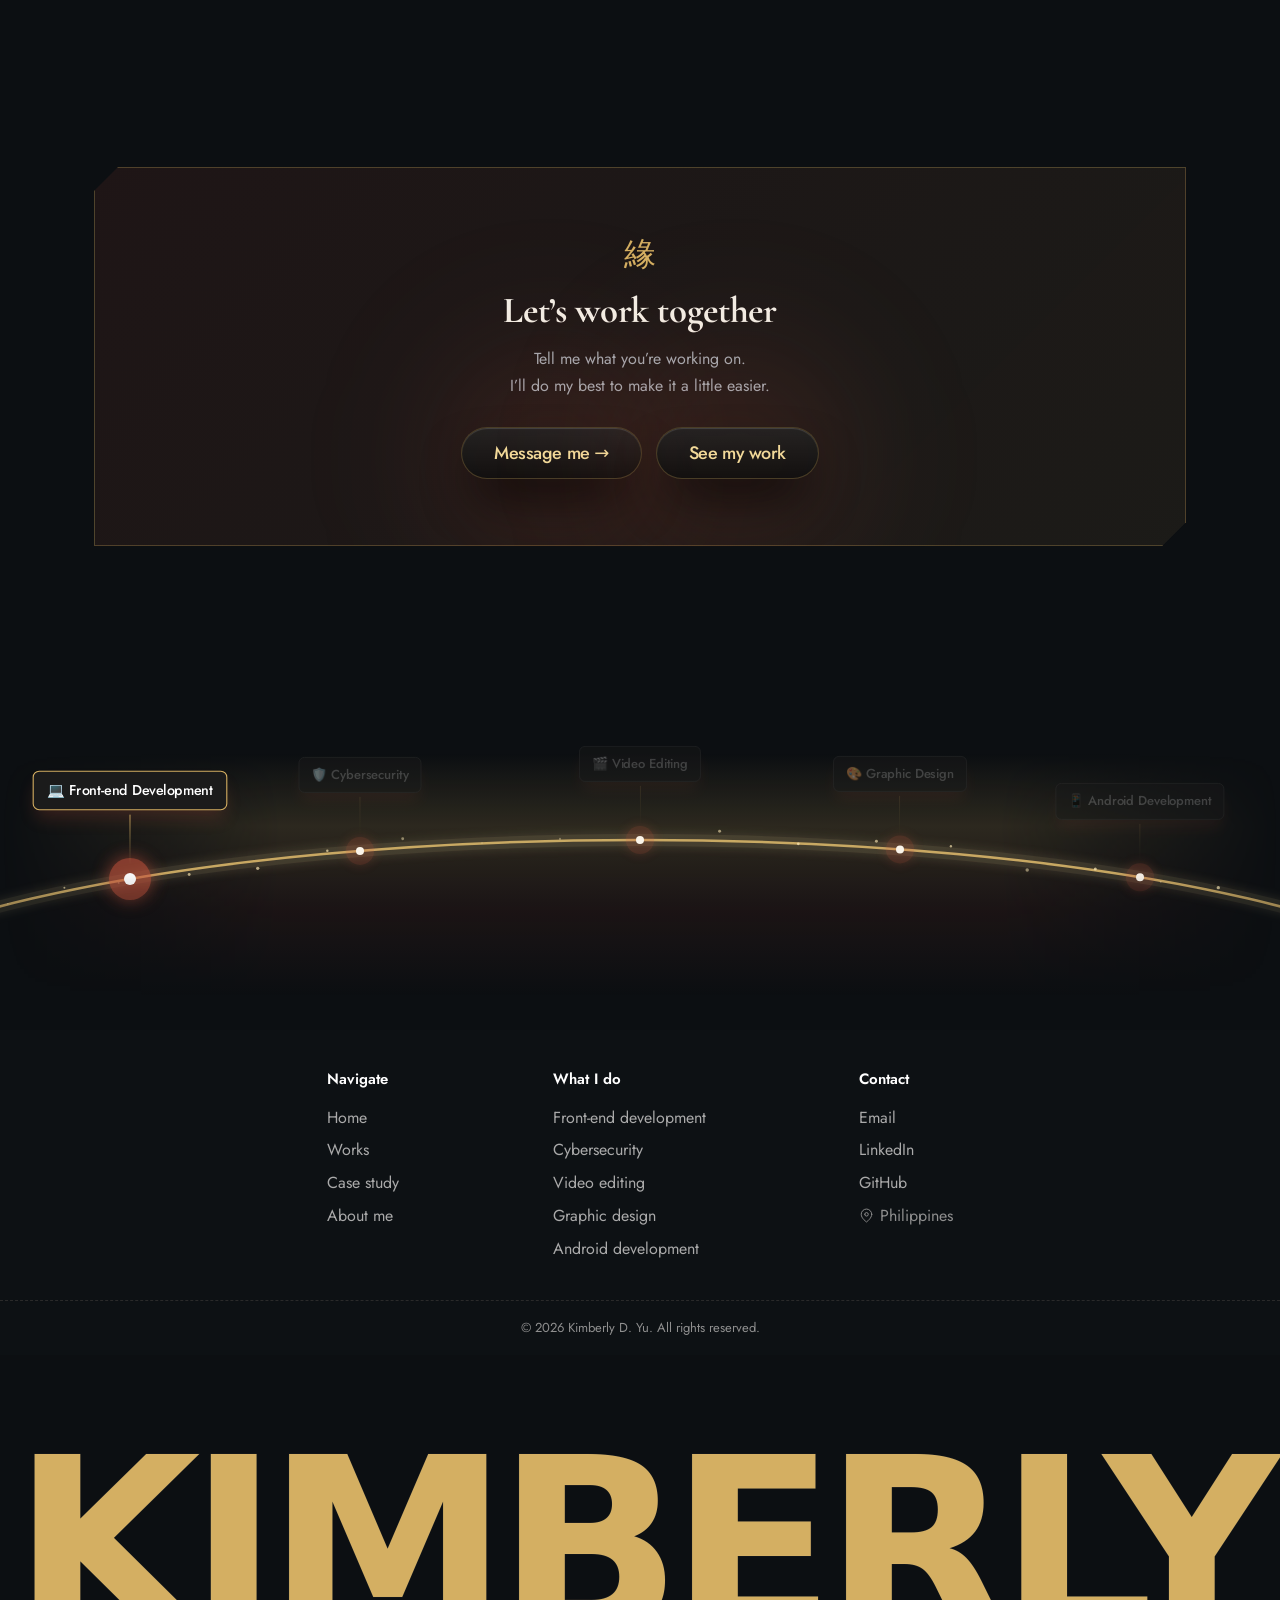
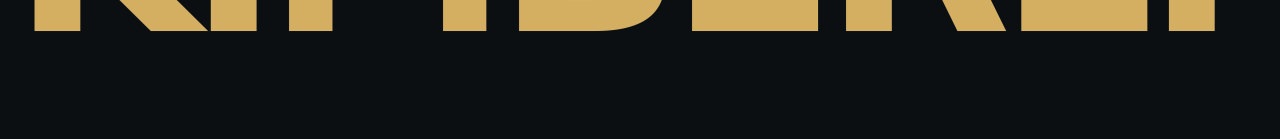
==== commit 0d4c8a84: "Personal projects: add Xiuhuazure side quest diary Co-Authored-By: Claude Opus 5.5 <noreply@anthropi" ====
--- a/about.html
+++ b/about.html
@@ -20,12 +20,12 @@
   <!-- fonts load without holding up the first paint -->
   <link rel="preload" as="style" href="https://fonts.googleapis.com/css2?family=Cormorant+Garamond:ital,wght@0,500;0,600;0,700;1,500;1,600&family=Jost:wght@400;500;600;700&family=Ma+Shan+Zheng&family=Kaushan+Script&display=swap" onload="this.onload=null;this.rel='stylesheet'" />
   <noscript><link rel="stylesheet" href="https://fonts.googleapis.com/css2?family=Cormorant+Garamond:ital,wght@0,500;0,600;0,700;1,500;1,600&family=Jost:wght@400;500;600;700&family=Ma+Shan+Zheng&family=Kaushan+Script&display=swap" /></noscript>
-  <link rel="stylesheet" href="site-footer.css?v=20261121u" />
-  <link rel="stylesheet" href="site-motion.css?v=20261121u" />
-  <link rel="stylesheet" href="site-buttons.css?v=20261121u" />
-  <link rel="stylesheet" href="site-cursor.css?v=20261121u" />
-  <link rel="stylesheet" href="site-showcase.css?v=20261121u" />
-  <link rel="stylesheet" href="site-certs.css?v=20261121u" />
+  <link rel="stylesheet" href="site-footer.css?v=20261124a" />
+  <link rel="stylesheet" href="site-motion.css?v=20261124a" />
+  <link rel="stylesheet" href="site-buttons.css?v=20261124a" />
+  <link rel="stylesheet" href="site-cursor.css?v=20261124a" />
+  <link rel="stylesheet" href="site-showcase.css?v=20261124a" />
+  <link rel="stylesheet" href="site-certs.css?v=20261124a" />
   <style>
     :root {
       --ink: #0c0f12; --ink-2: #12171c; --surface: #171d23; --surface-2: #1c242b;
@@ -535,11 +535,11 @@
       <span><a href="index.html#contact">Contact</a> · <a href="https://linkedin.com/in/kimberly-d-yu">LinkedIn</a> · <a href="https://github.com/xiuhuazure">GitHub</a></span>
     </div></div>
   </footer>
-  <script src="site-footer.js?v=20261121u"></script>
-  <script src="site-motion.js?v=20261121u"></script>
-  <script src="site-buttons.js?v=20261121u"></script>
-  <script src="site-showcase.js?v=20261121u"></script>
-  <script src="site-certs.js?v=20261121u"></script>
+  <script src="site-footer.js?v=20261124a"></script>
+  <script src="site-motion.js?v=20261124a"></script>
+  <script src="site-buttons.js?v=20261124a"></script>
+  <script src="site-showcase.js?v=20261124a"></script>
+  <script src="site-certs.js?v=20261124a"></script>
 
   <script>
     const toggle = document.getElementById('navToggle');
